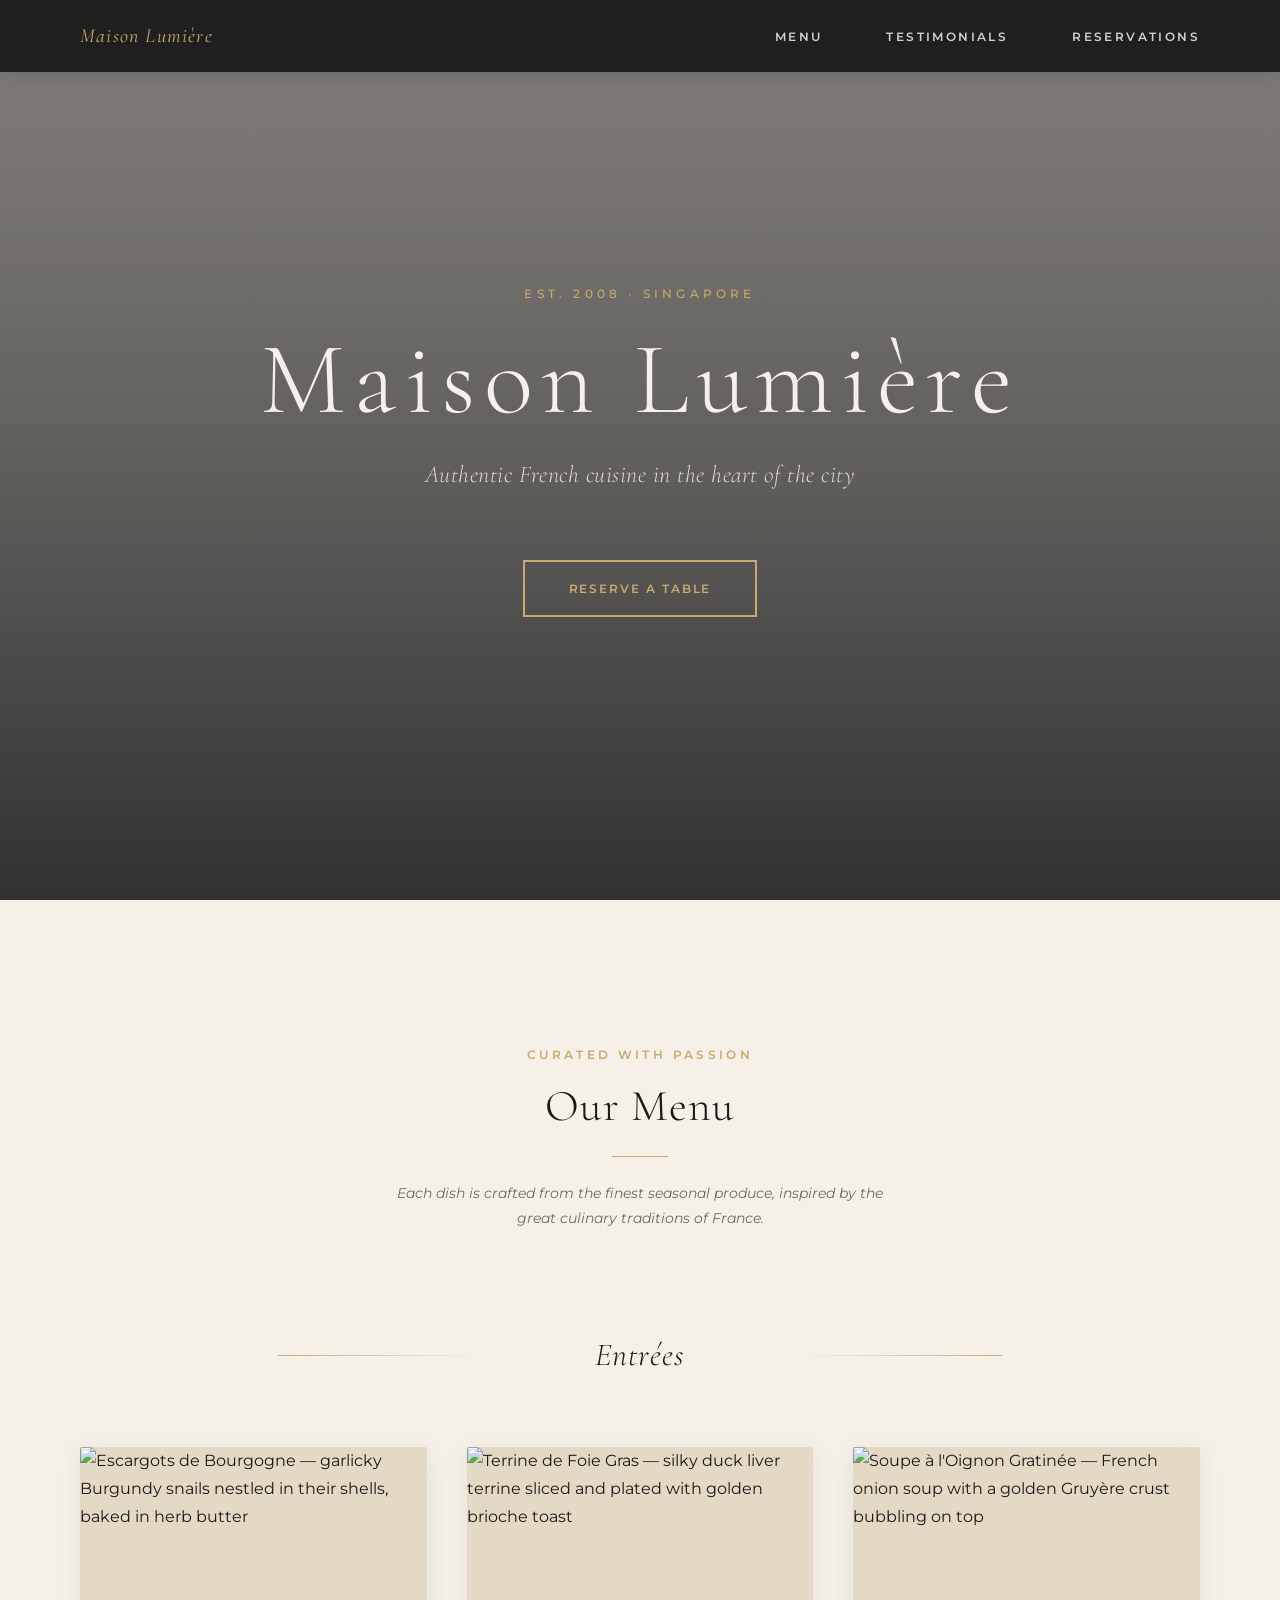
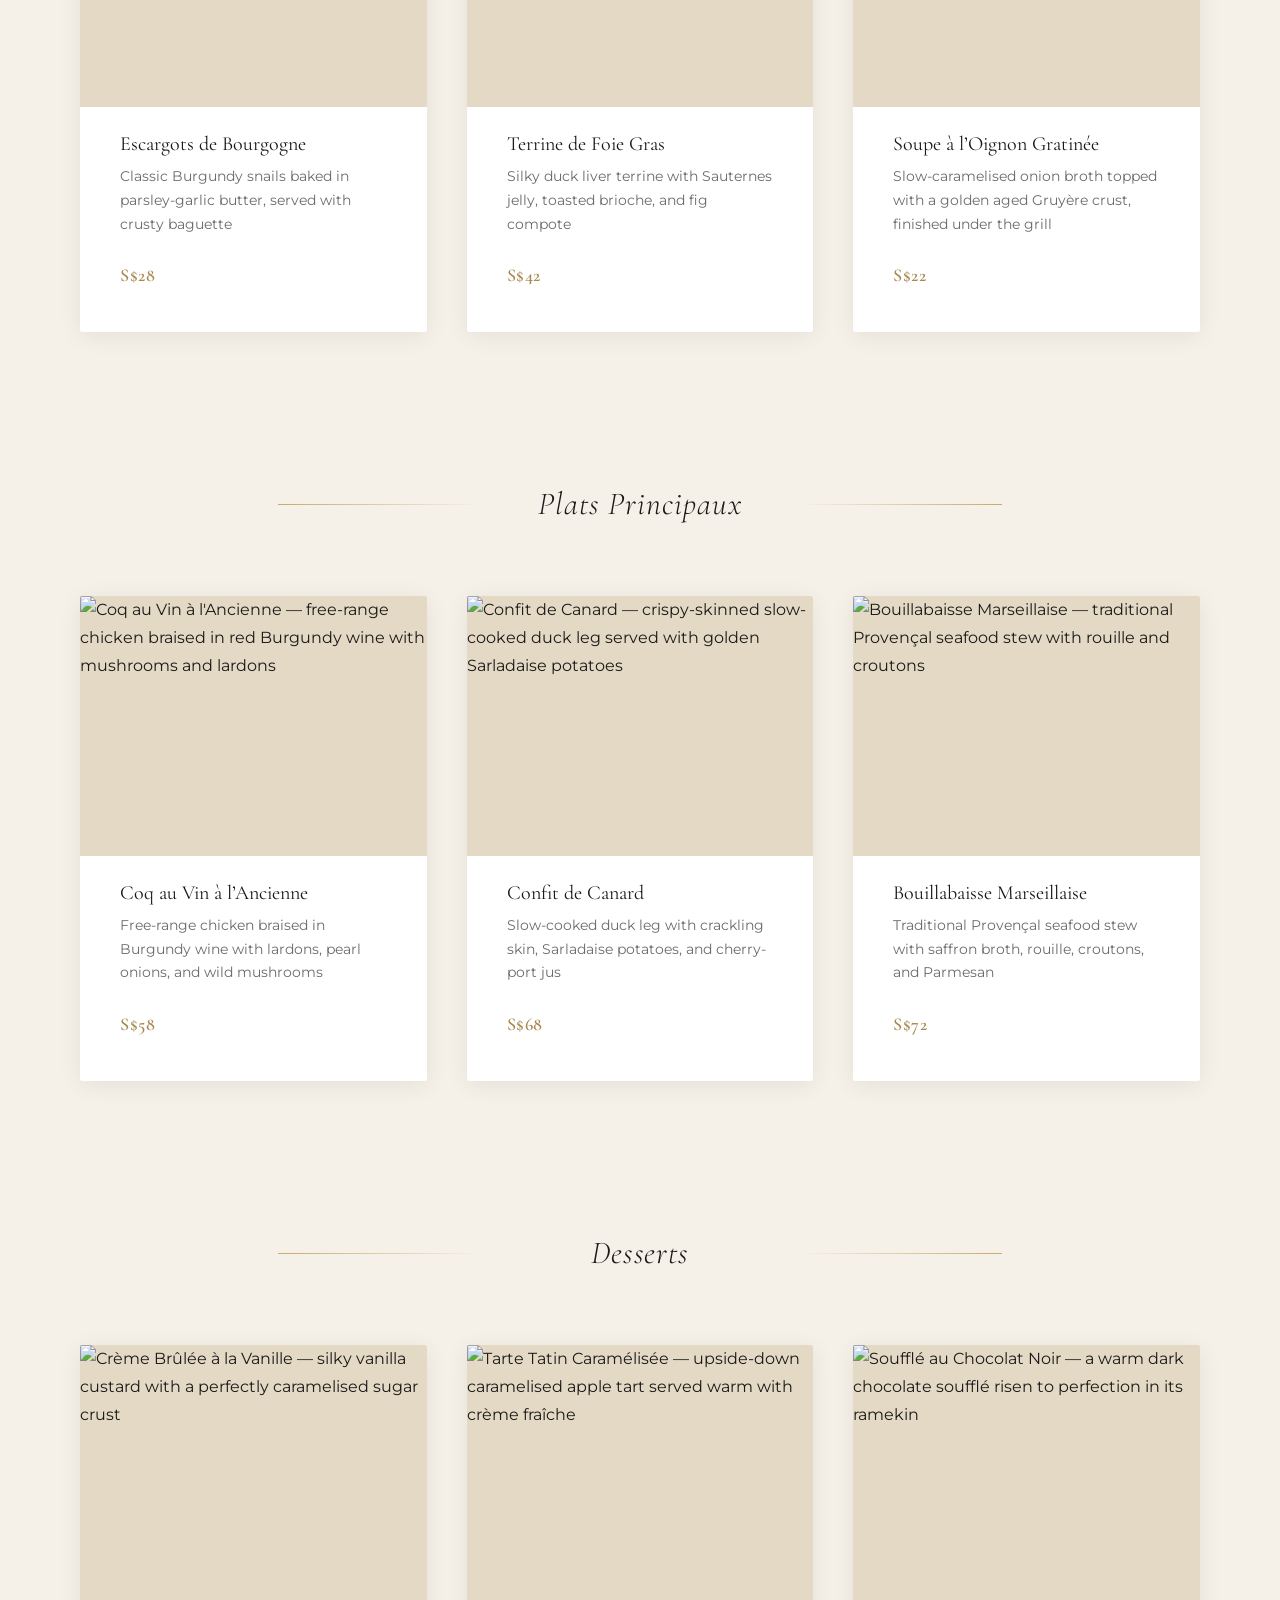
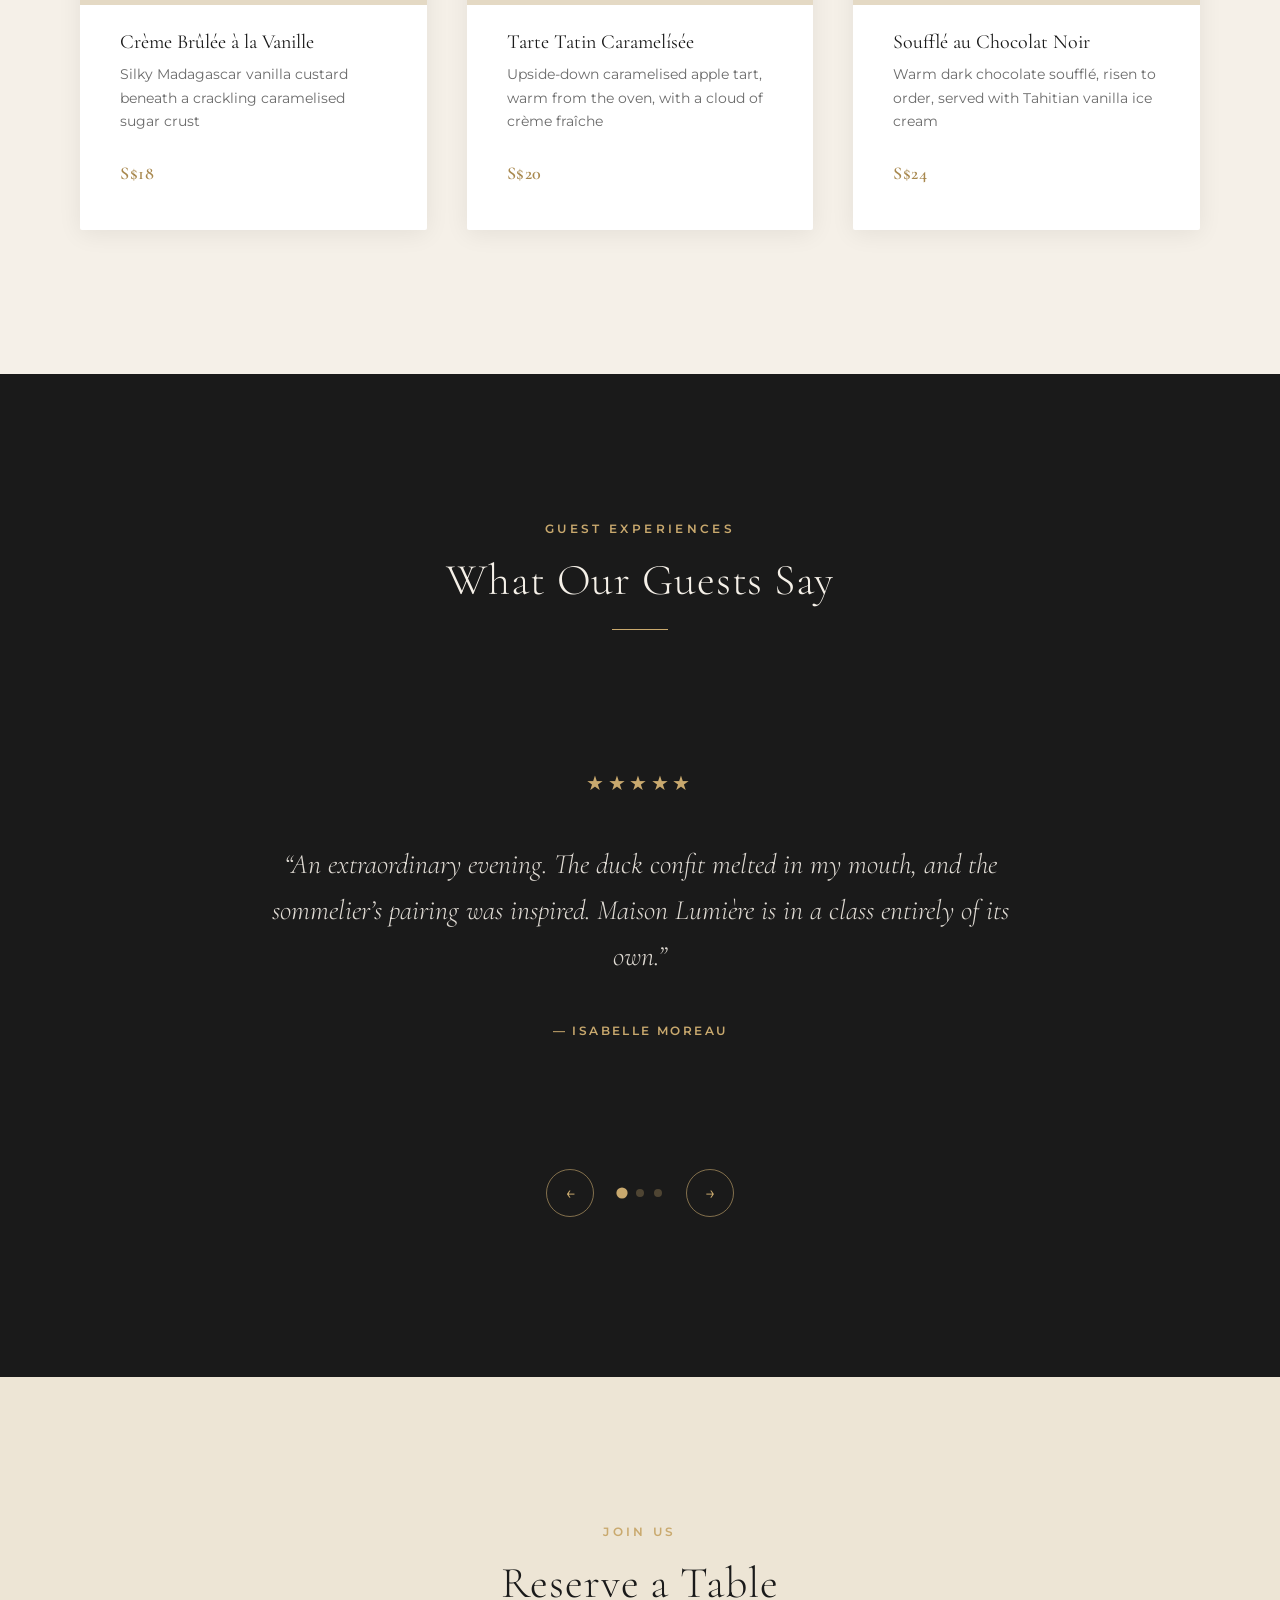
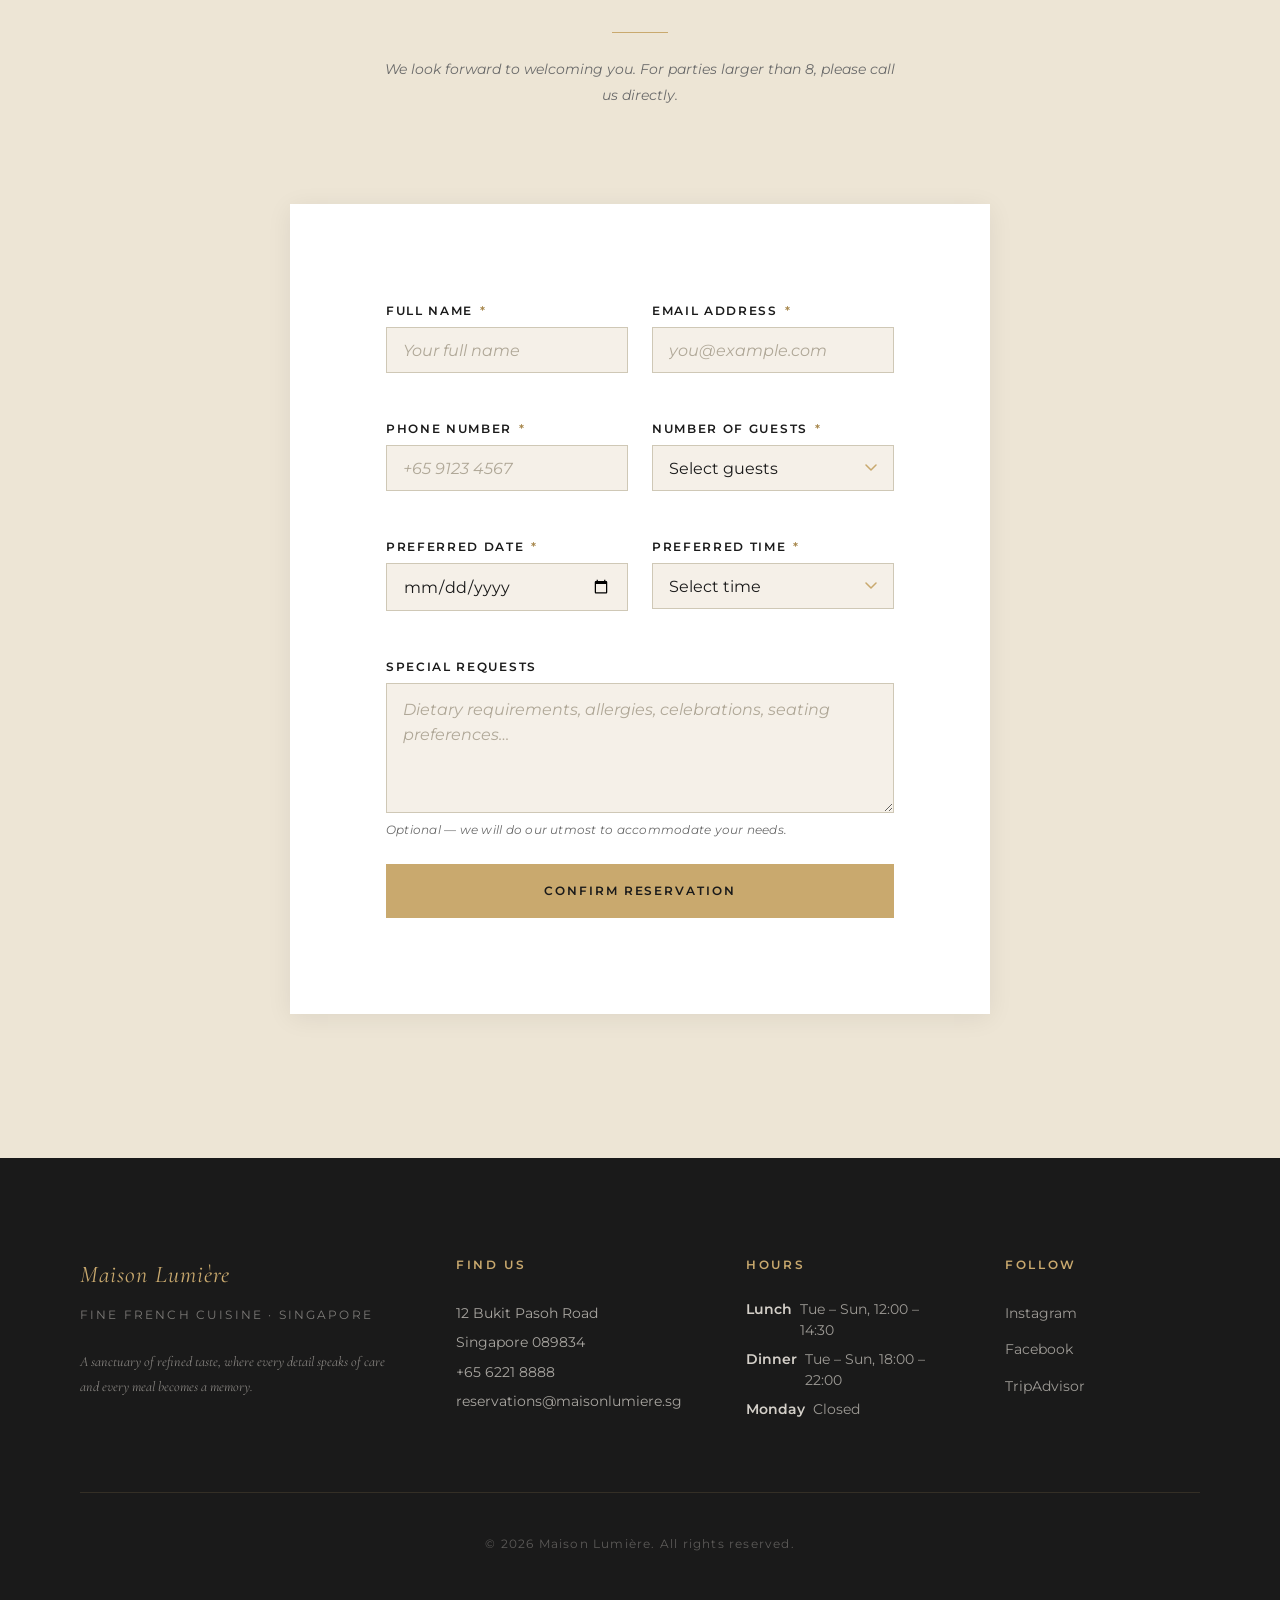
==== index.html @ c3112c35 "Add Maison Lumière restaurant booking site Co-Authored-By: Claude Sonnet 4.6 <noreply@anthropic.com>" ====
<!DOCTYPE html>
<html lang="en">
<head>
  <meta charset="UTF-8" />
  <meta name="viewport" content="width=device-width, initial-scale=1.0" />
  <meta name="description" content="Maison Lumière — Upscale French dining in Singapore. Reserve your table online for an unforgettable culinary experience." />
  <title>Maison Lumière | Fine French Dining · Singapore</title>

  <link rel="preconnect" href="https://fonts.googleapis.com" />
  <link rel="preconnect" href="https://fonts.gstatic.com" crossorigin />
  <link href="https://fonts.googleapis.com/css2?family=Cormorant+Garamond:ital,wght@0,300;0,400;0,600;1,300;1,400;1,600&family=Montserrat:wght@300;400;500;600&display=swap" rel="stylesheet" />

  <link rel="stylesheet" href="styles.css" />
</head>
<body>

  <!-- Skip link for keyboard users -->
  <a href="#menu" class="skip-link">Skip to main content</a>

  <!-- ======================================================
       NAVIGATION
  ====================================================== -->
  <header class="site-header" role="banner">
    <nav class="nav" aria-label="Main navigation">
      <a class="nav__logo" href="#hero" aria-label="Maison Lumière — return to top">
        Maison Lumière
      </a>

      <button
        class="nav__hamburger"
        aria-label="Open navigation menu"
        aria-expanded="false"
        aria-controls="nav-links"
      >
        <span></span>
        <span></span>
        <span></span>
      </button>

      <ul class="nav__links" id="nav-links" role="list">
        <li><a href="#menu">Menu</a></li>
        <li><a href="#testimonials">Testimonials</a></li>
        <li><a href="#reservations">Reservations</a></li>
      </ul>
    </nav>
  </header>

  <main>

    <!-- ======================================================
         HERO
    ====================================================== -->
    <section id="hero" class="hero" aria-label="Welcome to Maison Lumière">
      <div class="hero__overlay" aria-hidden="true"></div>
      <div class="hero__content">
        <p class="hero__eyebrow">Est. 2008 &middot; Singapore</p>
        <h1 class="hero__title">Maison Lumière</h1>
        <p class="hero__tagline">Authentic French cuisine in the heart of the city</p>
        <a href="#reservations" class="btn btn--primary">Reserve a Table</a>
      </div>
    </section>

    <!-- ======================================================
         MENU
    ====================================================== -->
    <section id="menu" class="menu section" aria-labelledby="menu-heading">
      <div class="container">

        <div class="section-header fade-in">
          <p class="section-eyebrow">Curated with Passion</p>
          <h2 id="menu-heading" class="section-title">Our Menu</h2>
          <div class="section-divider" aria-hidden="true"></div>
          <p class="section-intro">Each dish is crafted from the finest seasonal produce, inspired by the great culinary traditions of France.</p>
        </div>

        <!-- Entrées -->
        <div class="menu-category fade-in">
          <h3 class="menu-category__title">Entr&eacute;es</h3>
          <div class="menu-grid">

            <article class="menu-card" aria-label="Escargots de Bourgogne">
              <div class="menu-card__img-wrap">
                <img
                  src="https://images.unsplash.com/photo-1559742811-822873691df8?w=600&q=80"
                  alt="Escargots de Bourgogne — garlicky Burgundy snails nestled in their shells, baked in herb butter"
                  loading="lazy"
                  width="600"
                  height="450"
                />
              </div>
              <div class="menu-card__body">
                <h4 class="menu-card__name">Escargots de Bourgogne</h4>
                <p class="menu-card__desc">Classic Burgundy snails baked in parsley-garlic butter, served with crusty baguette</p>
                <p class="menu-card__price">S$28</p>
              </div>
            </article>

            <article class="menu-card" aria-label="Terrine de Foie Gras">
              <div class="menu-card__img-wrap">
                <img
                  src="https://images.unsplash.com/photo-1600891964092-4316c288032e?w=600&q=80"
                  alt="Terrine de Foie Gras — silky duck liver terrine sliced and plated with golden brioche toast"
                  loading="lazy"
                  width="600"
                  height="450"
                />
              </div>
              <div class="menu-card__body">
                <h4 class="menu-card__name">Terrine de Foie Gras</h4>
                <p class="menu-card__desc">Silky duck liver terrine with Sauternes jelly, toasted brioche, and fig compote</p>
                <p class="menu-card__price">S$42</p>
              </div>
            </article>

            <article class="menu-card" aria-label="Soupe à l'Oignon Gratinée">
              <div class="menu-card__img-wrap">
                <img
                  src="https://images.unsplash.com/photo-1547592180-85f173990554?w=600&q=80"
                  alt="Soupe à l'Oignon Gratinée — French onion soup with a golden Gruyère crust bubbling on top"
                  loading="lazy"
                  width="600"
                  height="450"
                />
              </div>
              <div class="menu-card__body">
                <h4 class="menu-card__name">Soupe &agrave; l&rsquo;Oignon Gratin&eacute;e</h4>
                <p class="menu-card__desc">Slow-caramelised onion broth topped with a golden aged Gruyère crust, finished under the grill</p>
                <p class="menu-card__price">S$22</p>
              </div>
            </article>

          </div>
        </div>

        <!-- Plats Principaux -->
        <div class="menu-category fade-in">
          <h3 class="menu-category__title">Plats Principaux</h3>
          <div class="menu-grid">

            <article class="menu-card" aria-label="Coq au Vin à l'Ancienne">
              <div class="menu-card__img-wrap">
                <img
                  src="https://images.unsplash.com/photo-1598103442097-8b74394b95c3?w=600&q=80"
                  alt="Coq au Vin à l'Ancienne — free-range chicken braised in red Burgundy wine with mushrooms and lardons"
                  loading="lazy"
                  width="600"
                  height="450"
                />
              </div>
              <div class="menu-card__body">
                <h4 class="menu-card__name">Coq au Vin &agrave; l&rsquo;Ancienne</h4>
                <p class="menu-card__desc">Free-range chicken braised in Burgundy wine with lardons, pearl onions, and wild mushrooms</p>
                <p class="menu-card__price">S$58</p>
              </div>
            </article>

            <article class="menu-card" aria-label="Confit de Canard">
              <div class="menu-card__img-wrap">
                <img
                  src="https://images.unsplash.com/photo-1504674900247-0877df9cc836?w=600&q=80"
                  alt="Confit de Canard — crispy-skinned slow-cooked duck leg served with golden Sarladaise potatoes"
                  loading="lazy"
                  width="600"
                  height="450"
                />
              </div>
              <div class="menu-card__body">
                <h4 class="menu-card__name">Confit de Canard</h4>
                <p class="menu-card__desc">Slow-cooked duck leg with crackling skin, Sarladaise potatoes, and cherry-port jus</p>
                <p class="menu-card__price">S$68</p>
              </div>
            </article>

            <article class="menu-card" aria-label="Bouillabaisse Marseillaise">
              <div class="menu-card__img-wrap">
                <img
                  src="https://images.unsplash.com/photo-1534080564583-6be75777b70a?w=600&q=80"
                  alt="Bouillabaisse Marseillaise — traditional Provençal seafood stew with rouille and croutons"
                  loading="lazy"
                  width="600"
                  height="450"
                />
              </div>
              <div class="menu-card__body">
                <h4 class="menu-card__name">Bouillabaisse Marseillaise</h4>
                <p class="menu-card__desc">Traditional Provençal seafood stew with saffron broth, rouille, croutons, and Parmesan</p>
                <p class="menu-card__price">S$72</p>
              </div>
            </article>

          </div>
        </div>

        <!-- Desserts -->
        <div class="menu-category fade-in">
          <h3 class="menu-category__title">Desserts</h3>
          <div class="menu-grid">

            <article class="menu-card" aria-label="Crème Brûlée à la Vanille">
              <div class="menu-card__img-wrap">
                <img
                  src="https://images.unsplash.com/photo-1470124182917-cc6e71b22ecc?w=600&q=80"
                  alt="Crème Brûlée à la Vanille — silky vanilla custard with a perfectly caramelised sugar crust"
                  loading="lazy"
                  width="600"
                  height="450"
                />
              </div>
              <div class="menu-card__body">
                <h4 class="menu-card__name">Cr&egrave;me Br&ucirc;l&eacute;e &agrave; la Vanille</h4>
                <p class="menu-card__desc">Silky Madagascar vanilla custard beneath a crackling caramelised sugar crust</p>
                <p class="menu-card__price">S$18</p>
              </div>
            </article>

            <article class="menu-card" aria-label="Tarte Tatin Caramélisée">
              <div class="menu-card__img-wrap">
                <img
                  src="https://images.unsplash.com/photo-1551024506-0bccd828d307?w=600&q=80"
                  alt="Tarte Tatin Caramélisée — upside-down caramelised apple tart served warm with crème fraîche"
                  loading="lazy"
                  width="600"
                  height="450"
                />
              </div>
              <div class="menu-card__body">
                <h4 class="menu-card__name">Tarte Tatin Caramel&iacute;s&eacute;e</h4>
                <p class="menu-card__desc">Upside-down caramelised apple tart, warm from the oven, with a cloud of crème fraîche</p>
                <p class="menu-card__price">S$20</p>
              </div>
            </article>

            <article class="menu-card" aria-label="Soufflé au Chocolat Noir">
              <div class="menu-card__img-wrap">
                <img
                  src="https://images.unsplash.com/photo-1563805042-7684c019e1cb?w=600&q=80"
                  alt="Soufflé au Chocolat Noir — a warm dark chocolate soufflé risen to perfection in its ramekin"
                  loading="lazy"
                  width="600"
                  height="450"
                />
              </div>
              <div class="menu-card__body">
                <h4 class="menu-card__name">Souffl&eacute; au Chocolat Noir</h4>
                <p class="menu-card__desc">Warm dark chocolate soufflé, risen to order, served with Tahitian vanilla ice cream</p>
                <p class="menu-card__price">S$24</p>
              </div>
            </article>

          </div>
        </div>

      </div>
    </section>

    <!-- ======================================================
         TESTIMONIALS
    ====================================================== -->
    <section id="testimonials" class="testimonials section section--dark" aria-labelledby="testimonials-heading">
      <div class="container">

        <div class="section-header fade-in">
          <p class="section-eyebrow">Guest Experiences</p>
          <h2 id="testimonials-heading" class="section-title">What Our Guests Say</h2>
          <div class="section-divider" aria-hidden="true"></div>
        </div>

        <div class="carousel" role="region" aria-label="Guest testimonials">
          <div class="carousel__track" id="carousel-track" aria-live="polite">

            <article class="testimonial-card" aria-label="Testimonial from Isabelle Moreau">
              <div class="testimonial-card__stars" aria-label="5 out of 5 stars">
                <span aria-hidden="true">&#9733;&#9733;&#9733;&#9733;&#9733;</span>
              </div>
              <blockquote class="testimonial-card__quote">
                &ldquo;An extraordinary evening. The duck confit melted in my mouth, and the sommelier&rsquo;s pairing was inspired. Maison Lumière is in a class entirely of its own.&rdquo;
              </blockquote>
              <footer class="testimonial-card__footer">
                <p class="testimonial-card__name">&mdash; Isabelle Moreau</p>
              </footer>
            </article>

            <article class="testimonial-card" aria-label="Testimonial from Jonathan Teo">
              <div class="testimonial-card__stars" aria-label="5 out of 5 stars">
                <span aria-hidden="true">&#9733;&#9733;&#9733;&#9733;&#9733;</span>
              </div>
              <blockquote class="testimonial-card__quote">
                &ldquo;We celebrated our anniversary here and it exceeded every expectation. The soufflé was a revelation — and the service was impeccable without ever being intrusive.&rdquo;
              </blockquote>
              <footer class="testimonial-card__footer">
                <p class="testimonial-card__name">&mdash; Jonathan Teo</p>
              </footer>
            </article>

            <article class="testimonial-card" aria-label="Testimonial from Priya Ramaswamy">
              <div class="testimonial-card__stars" aria-label="5 out of 5 stars">
                <span aria-hidden="true">&#9733;&#9733;&#9733;&#9733;&#9733;</span>
              </div>
              <blockquote class="testimonial-card__quote">
                &ldquo;From the moment we walked through the door, we felt transported to Paris. The bouillabaisse was deeply flavoured, and the wine list extraordinarily curated.&rdquo;
              </blockquote>
              <footer class="testimonial-card__footer">
                <p class="testimonial-card__name">&mdash; Priya Ramaswamy</p>
              </footer>
            </article>

          </div>

          <div class="carousel__controls">
            <button class="carousel__btn carousel__btn--prev" aria-label="Previous testimonial">&#8592;</button>
            <div class="carousel__dots" id="carousel-dots" role="tablist" aria-label="Testimonial navigation"></div>
            <button class="carousel__btn carousel__btn--next" aria-label="Next testimonial">&#8594;</button>
          </div>
        </div>

      </div>
    </section>

    <!-- ======================================================
         RESERVATIONS
    ====================================================== -->
    <section id="reservations" class="reservations section" aria-labelledby="reservations-heading">
      <div class="container container--narrow">

        <div class="section-header fade-in">
          <p class="section-eyebrow">Join Us</p>
          <h2 id="reservations-heading" class="section-title">Reserve a Table</h2>
          <div class="section-divider" aria-hidden="true"></div>
          <p class="section-intro">We look forward to welcoming you. For parties larger than 8, please call us directly.</p>
        </div>

        <form id="reservation-form" class="reservation-form fade-in" novalidate aria-label="Table reservation enquiry form">

          <div class="form-row">
            <div class="form-group">
              <label for="full-name">Full Name <span class="required-star" aria-hidden="true">*</span></label>
              <input
                type="text"
                id="full-name"
                name="full-name"
                autocomplete="name"
                placeholder="Your full name"
                required
                aria-required="true"
                aria-describedby="full-name-error"
              />
              <span class="form-error" id="full-name-error" role="alert" aria-live="polite"></span>
            </div>

            <div class="form-group">
              <label for="email">Email Address <span class="required-star" aria-hidden="true">*</span></label>
              <input
                type="email"
                id="email"
                name="email"
                autocomplete="email"
                placeholder="you@example.com"
                required
                aria-required="true"
                aria-describedby="email-error"
              />
              <span class="form-error" id="email-error" role="alert" aria-live="polite"></span>
            </div>
          </div>

          <div class="form-row">
            <div class="form-group">
              <label for="phone">Phone Number <span class="required-star" aria-hidden="true">*</span></label>
              <input
                type="tel"
                id="phone"
                name="phone"
                autocomplete="tel"
                placeholder="+65 9123 4567"
                required
                aria-required="true"
                aria-describedby="phone-error"
              />
              <span class="form-error" id="phone-error" role="alert" aria-live="polite"></span>
            </div>

            <div class="form-group">
              <label for="guests">Number of Guests <span class="required-star" aria-hidden="true">*</span></label>
              <select id="guests" name="guests" required aria-required="true" aria-describedby="guests-error">
                <option value="">Select guests</option>
                <option value="1">1 Guest</option>
                <option value="2">2 Guests</option>
                <option value="3">3 Guests</option>
                <option value="4">4 Guests</option>
                <option value="5">5 Guests</option>
                <option value="6">6 Guests</option>
                <option value="7">7 Guests</option>
                <option value="8">8+ Guests (please call us)</option>
              </select>
              <span class="form-error" id="guests-error" role="alert" aria-live="polite"></span>
            </div>
          </div>

          <div class="form-row">
            <div class="form-group">
              <label for="date">Preferred Date <span class="required-star" aria-hidden="true">*</span></label>
              <input
                type="date"
                id="date"
                name="date"
                required
                aria-required="true"
                aria-describedby="date-error"
              />
              <span class="form-error" id="date-error" role="alert" aria-live="polite"></span>
            </div>

            <div class="form-group">
              <label for="time">Preferred Time <span class="required-star" aria-hidden="true">*</span></label>
              <select id="time" name="time" required aria-required="true" aria-describedby="time-error">
                <option value="">Select time</option>
                <optgroup label="Lunch Service">
                  <option value="12:00">12:00 PM</option>
                  <option value="12:30">12:30 PM</option>
                  <option value="13:00">1:00 PM</option>
                  <option value="13:30">1:30 PM</option>
                  <option value="14:00">2:00 PM</option>
                </optgroup>
                <optgroup label="Dinner Service">
                  <option value="18:00">6:00 PM</option>
                  <option value="18:30">6:30 PM</option>
                  <option value="19:00">7:00 PM</option>
                  <option value="19:30">7:30 PM</option>
                  <option value="20:00">8:00 PM</option>
                  <option value="20:30">8:30 PM</option>
                  <option value="21:00">9:00 PM</option>
                </optgroup>
              </select>
              <span class="form-error" id="time-error" role="alert" aria-live="polite"></span>
            </div>
          </div>

          <div class="form-group form-group--full">
            <label for="special-requests">Special Requests</label>
            <textarea
              id="special-requests"
              name="special-requests"
              rows="4"
              placeholder="Dietary requirements, allergies, celebrations, seating preferences…"
              aria-describedby="special-requests-hint"
            ></textarea>
            <span class="form-hint" id="special-requests-hint">Optional — we will do our utmost to accommodate your needs.</span>
          </div>

          <button type="submit" class="btn btn--primary btn--full">Confirm Reservation</button>

        </form>

        <!-- Success panel — hidden until valid form submission -->
        <div id="form-success" class="form-success" role="alert" aria-live="polite" hidden>
          <div class="form-success__icon" aria-hidden="true">&#10022;</div>
          <h3 class="form-success__title">Reservation Received</h3>
          <p class="form-success__message" id="success-message"></p>
          <p class="form-success__sub">A confirmation will be sent to your email address. We look forward to welcoming you to Maison Lumière.</p>
        </div>

      </div>
    </section>

  </main>

  <!-- ======================================================
       FOOTER
  ====================================================== -->
  <footer class="site-footer" role="contentinfo">
    <div class="container">
      <div class="footer-grid">

        <div class="footer-col footer-col--brand">
          <p class="footer-logo">Maison Lumi&egrave;re</p>
          <p class="footer-tagline">Fine French Cuisine &middot; Singapore</p>
          <p class="footer-brand-desc">A sanctuary of refined taste, where every detail speaks of care and every meal becomes a memory.</p>
        </div>

        <div class="footer-col">
          <h4 class="footer-heading">Find Us</h4>
          <address>
            <p>12 Bukit Pasoh Road</p>
            <p>Singapore 089834</p>
            <p><a href="tel:+6562218888">+65 6221 8888</a></p>
            <p><a href="mailto:reservations@maisonlumiere.sg">reservations@maisonlumiere.sg</a></p>
          </address>
        </div>

        <div class="footer-col">
          <h4 class="footer-heading">Hours</h4>
          <dl class="hours-list">
            <div class="hours-row"><dt>Lunch</dt><dd>Tue &ndash; Sun, 12:00 &ndash; 14:30</dd></div>
            <div class="hours-row"><dt>Dinner</dt><dd>Tue &ndash; Sun, 18:00 &ndash; 22:00</dd></div>
            <div class="hours-row"><dt>Monday</dt><dd>Closed</dd></div>
          </dl>
        </div>

        <div class="footer-col">
          <h4 class="footer-heading">Follow</h4>
          <ul class="social-links" role="list">
            <li><a href="#" aria-label="Maison Lumière on Instagram">Instagram</a></li>
            <li><a href="#" aria-label="Maison Lumière on Facebook">Facebook</a></li>
            <li><a href="#" aria-label="Maison Lumière on TripAdvisor">TripAdvisor</a></li>
          </ul>
        </div>

      </div>

      <p class="footer-copy">&copy; 2026 Maison Lumi&egrave;re. All rights reserved.</p>
    </div>
  </footer>

  <script src="script.js"></script>
</body>
</html>
---- styles.css ----
/* =============================================================
   MAISON LUMIÈRE — styles.css
   Design tokens → Reset → Utilities → Components → Sections → Responsive
   ============================================================= */

/* =============================================================
   1. DESIGN TOKENS
   ============================================================= */
:root {
  /* Palette */
  --color-charcoal:      #1a1a1a;
  --color-charcoal-mid:  #2e2e2e;
  --color-charcoal-soft: #3d3d3d;
  --color-cream:         #f5f0e8;
  --color-cream-dark:    #ede5d5;
  --color-cream-darker:  #e4d9c4;
  --color-gold:          #c9a96e;
  --color-gold-light:    #d9bc8a;
  --color-gold-dark:     #a8884e;
  --color-white:         #ffffff;
  --color-text-muted:    #6b6b6b;
  --color-error:         #c0392b;

  /* Typography */
  --font-serif: 'Cormorant Garamond', Georgia, 'Times New Roman', serif;
  --font-sans:  'Montserrat', 'Helvetica Neue', Arial, sans-serif;

  /* Type scale */
  --text-xs:   0.75rem;    /* 12px */
  --text-sm:   0.875rem;   /* 14px */
  --text-base: 1rem;       /* 16px */
  --text-lg:   1.125rem;   /* 18px */
  --text-xl:   1.25rem;    /* 20px */
  --text-2xl:  1.5rem;     /* 24px */
  --text-3xl:  2rem;       /* 32px */
  --text-4xl:  2.75rem;    /* 44px */
  --text-5xl:  3.5rem;     /* 56px */
  --text-hero: clamp(3.2rem, 8vw, 6.5rem);

  /* Spacing */
  --space-xs:  0.5rem;
  --space-sm:  1rem;
  --space-md:  1.5rem;
  --space-lg:  2.5rem;
  --space-xl:  4rem;
  --space-2xl: 6rem;
  --space-3xl: 9rem;

  /* Layout */
  --container-max:    1200px;
  --container-narrow: 780px;

  /* Navigation */
  --nav-height: 72px;

  /* Shadows */
  --shadow-card:       0 4px 24px rgba(0, 0, 0, 0.07);
  --shadow-card-hover: 0 16px 48px rgba(0, 0, 0, 0.16);
  --shadow-nav:        0 2px 24px rgba(0, 0, 0, 0.18);

  /* Transitions */
  --transition-fast: 150ms ease;
  --transition-base: 300ms ease;
  --transition-slow: 500ms ease;
}

/* =============================================================
   2. RESET & BASE
   ============================================================= */
*, *::before, *::after {
  box-sizing: border-box;
  margin: 0;
  padding: 0;
}

html {
  scroll-behavior: smooth;
  /* Offset anchor targets so sticky nav doesn't obscure them */
  scroll-padding-top: var(--nav-height);
  font-size: 16px;
}

body {
  font-family: var(--font-sans);
  font-weight: 400;
  font-size: var(--text-base);
  color: var(--color-charcoal);
  background-color: var(--color-cream);
  line-height: 1.75;
  -webkit-font-smoothing: antialiased;
  -moz-osx-font-smoothing: grayscale;
}

img {
  display: block;
  max-width: 100%;
  height: auto;
}

a {
  color: inherit;
  text-decoration: none;
}

ul, ol {
  list-style: none;
}

button {
  cursor: pointer;
  border: none;
  background: none;
  font-family: inherit;
}

/* Keyboard focus ring — visible and on-brand */
:focus-visible {
  outline: 2px solid var(--color-gold);
  outline-offset: 3px;
  border-radius: 2px;
}

/* =============================================================
   3. SKIP LINK (accessibility)
   ============================================================= */
.skip-link {
  position: absolute;
  top: -100%;
  left: var(--space-sm);
  background: var(--color-gold);
  color: var(--color-charcoal);
  font-family: var(--font-sans);
  font-size: var(--text-sm);
  font-weight: 600;
  padding: 0.5rem 1rem;
  z-index: 9999;
  transition: top var(--transition-fast);
}

.skip-link:focus {
  top: var(--space-sm);
}

/* =============================================================
   4. LAYOUT UTILITIES
   ============================================================= */
.container {
  width: 100%;
  max-width: var(--container-max);
  margin-inline: auto;
  padding-inline: var(--space-lg);
}

.container--narrow {
  max-width: var(--container-narrow);
}

.section {
  padding-block: var(--space-3xl);
}

.section--dark {
  background-color: var(--color-charcoal);
  color: var(--color-cream);
}

/* =============================================================
   5. BUTTONS
   ============================================================= */
.btn {
  display: inline-block;
  font-family: var(--font-sans);
  font-size: var(--text-xs);
  font-weight: 600;
  letter-spacing: 0.16em;
  text-transform: uppercase;
  padding: 1rem 2.75rem;
  border: 2px solid var(--color-gold);
  transition:
    background-color var(--transition-base),
    color var(--transition-base),
    transform var(--transition-fast),
    box-shadow var(--transition-base);
  cursor: pointer;
}

.btn--primary {
  background-color: var(--color-gold);
  color: var(--color-charcoal);
}

.btn--primary:hover,
.btn--primary:focus-visible {
  background-color: transparent;
  color: var(--color-gold);
  transform: translateY(-2px);
  box-shadow: 0 6px 20px rgba(201, 169, 110, 0.25);
}

.btn--full {
  width: 100%;
  text-align: center;
  display: block;
}

/* =============================================================
   6. SECTION HEADERS (shared pattern)
   ============================================================= */
.section-header {
  text-align: center;
  margin-bottom: var(--space-2xl);
}

.section-eyebrow {
  display: block;
  font-family: var(--font-sans);
  font-size: var(--text-xs);
  font-weight: 600;
  letter-spacing: 0.28em;
  text-transform: uppercase;
  color: var(--color-gold);
  margin-bottom: var(--space-sm);
}

.section-title {
  font-family: var(--font-serif);
  font-size: var(--text-4xl);
  font-weight: 300;
  line-height: 1.15;
  letter-spacing: 0.02em;
  margin-bottom: var(--space-md);
}

.section-divider {
  width: 56px;
  height: 1px;
  background-color: var(--color-gold);
  margin-inline: auto;
  margin-bottom: var(--space-md);
}

.section-intro {
  font-size: var(--text-sm);
  color: var(--color-text-muted);
  max-width: 520px;
  margin-inline: auto;
  font-style: italic;
  line-height: 1.8;
}

/* Section title on dark backgrounds */
.section--dark .section-title {
  color: var(--color-cream);
}

/* =============================================================
   7. NAVIGATION
   ============================================================= */
.site-header {
  position: fixed;
  top: 0;
  left: 0;
  right: 0;
  z-index: 1000;
  height: var(--nav-height);
  background-color: rgba(26, 26, 26, 0.94);
  backdrop-filter: blur(14px);
  -webkit-backdrop-filter: blur(14px);
  box-shadow: var(--shadow-nav);
}

.nav {
  display: flex;
  align-items: center;
  justify-content: space-between;
  height: 100%;
  max-width: var(--container-max);
  margin-inline: auto;
  padding-inline: var(--space-lg);
}

.nav__logo {
  font-family: var(--font-serif);
  font-size: var(--text-xl);
  font-weight: 400;
  font-style: italic;
  color: var(--color-gold);
  letter-spacing: 0.06em;
  transition: color var(--transition-fast);
  white-space: nowrap;
}

.nav__logo:hover {
  color: var(--color-gold-light);
}

.nav__links {
  display: flex;
  gap: var(--space-xl);
  align-items: center;
}

.nav__links a {
  font-family: var(--font-sans);
  font-size: var(--text-xs);
  font-weight: 600;
  letter-spacing: 0.2em;
  text-transform: uppercase;
  color: rgba(245, 240, 232, 0.85);
  position: relative;
  padding-bottom: 4px;
  transition: color var(--transition-fast);
}

/* Gold underline that slides in from left on hover */
.nav__links a::after {
  content: '';
  position: absolute;
  bottom: 0;
  left: 0;
  width: 0;
  height: 1px;
  background-color: var(--color-gold);
  transition: width var(--transition-base);
}

.nav__links a:hover,
.nav__links a:focus-visible {
  color: var(--color-gold);
}

.nav__links a:hover::after,
.nav__links a:focus-visible::after {
  width: 100%;
}

/* Hamburger button — hidden on desktop */
.nav__hamburger {
  display: none;
  flex-direction: column;
  justify-content: center;
  gap: 5px;
  padding: 8px;
  border-radius: 2px;
}

.nav__hamburger span {
  display: block;
  width: 24px;
  height: 1.5px;
  background-color: var(--color-cream);
  transition:
    transform var(--transition-base),
    opacity var(--transition-base),
    background-color var(--transition-fast);
  transform-origin: center;
}

/* Animate hamburger → X */
.nav__hamburger.is-open span:nth-child(1) {
  transform: translateY(6.5px) rotate(45deg);
}
.nav__hamburger.is-open span:nth-child(2) {
  opacity: 0;
  transform: scaleX(0);
}
.nav__hamburger.is-open span:nth-child(3) {
  transform: translateY(-6.5px) rotate(-45deg);
}

/* =============================================================
   8. HERO
   ============================================================= */
.hero {
  position: relative;
  height: 100vh;
  min-height: 640px;
  display: flex;
  align-items: center;
  justify-content: center;
  text-align: center;
  /* Atmospheric French dining room — Unsplash */
  background-image: url('https://images.unsplash.com/photo-1414235077428-338989a2e8c0?w=1920&q=85');
  background-size: cover;
  background-position: center;
  background-attachment: fixed; /* Subtle parallax on desktop */
  color: var(--color-cream);
}

.hero__overlay {
  position: absolute;
  inset: 0;
  background: linear-gradient(
    to bottom,
    rgba(8, 8, 8, 0.48) 0%,
    rgba(8, 8, 8, 0.62) 50%,
    rgba(8, 8, 8, 0.82) 100%
  );
}

.hero__content {
  position: relative;
  z-index: 1;
  max-width: 860px;
  padding-inline: var(--space-lg);
}

/* Staggered entrance animations for hero text */
.hero__eyebrow {
  font-family: var(--font-sans);
  font-size: var(--text-xs);
  font-weight: 500;
  letter-spacing: 0.35em;
  text-transform: uppercase;
  color: var(--color-gold);
  margin-bottom: var(--space-md);
  opacity: 0;
  transform: translateY(20px);
  animation: heroFadeUp 0.9s cubic-bezier(0.25, 0.46, 0.45, 0.94) forwards 0.4s;
}

.hero__title {
  font-family: var(--font-serif);
  font-size: var(--text-hero);
  font-weight: 300;
  letter-spacing: 0.08em;
  line-height: 1.0;
  margin-bottom: var(--space-md);
  opacity: 0;
  transform: translateY(24px);
  animation: heroFadeUp 1s cubic-bezier(0.25, 0.46, 0.45, 0.94) forwards 0.65s;
}

.hero__tagline {
  font-family: var(--font-serif);
  font-style: italic;
  font-size: clamp(1.1rem, 2.5vw, 1.5rem);
  font-weight: 300;
  color: rgba(245, 240, 232, 0.82);
  margin-bottom: var(--space-xl);
  letter-spacing: 0.02em;
  opacity: 0;
  transform: translateY(20px);
  animation: heroFadeUp 0.9s cubic-bezier(0.25, 0.46, 0.45, 0.94) forwards 0.9s;
}

.hero .btn {
  opacity: 0;
  transform: translateY(20px);
  animation: heroFadeUp 0.9s cubic-bezier(0.25, 0.46, 0.45, 0.94) forwards 1.15s;
}

/* The light on cream against the dark overlay = legible */
.hero .btn--primary {
  background-color: transparent;
  color: var(--color-gold);
  border-color: var(--color-gold);
}

.hero .btn--primary:hover,
.hero .btn--primary:focus-visible {
  background-color: var(--color-gold);
  color: var(--color-charcoal);
}

@keyframes heroFadeUp {
  to {
    opacity: 1;
    transform: translateY(0);
  }
}

/* =============================================================
   9. MENU
   ============================================================= */
.menu {
  background-color: var(--color-cream);
}

.menu-category {
  margin-bottom: var(--space-3xl);
}

.menu-category:last-child {
  margin-bottom: 0;
}

.menu-category__title {
  font-family: var(--font-serif);
  font-size: var(--text-3xl);
  font-weight: 300;
  font-style: italic;
  color: var(--color-charcoal);
  text-align: center;
  margin-bottom: var(--space-xl);
  position: relative;
  letter-spacing: 0.03em;
}

/* Decorative horizontal rules flanking the category title */
.menu-category__title::before,
.menu-category__title::after {
  content: '';
  position: absolute;
  top: 50%;
  height: 1px;
  width: 18%;
  background: linear-gradient(to right, transparent, var(--color-gold));
}

.menu-category__title::before {
  right: calc(50% + 160px);
  background: linear-gradient(to left, transparent, var(--color-gold));
}

.menu-category__title::after {
  left: calc(50% + 160px);
  background: linear-gradient(to right, transparent, var(--color-gold));
}

.menu-grid {
  display: grid;
  grid-template-columns: repeat(3, 1fr);
  gap: var(--space-lg);
}

/* Menu Card */
.menu-card {
  background-color: var(--color-white);
  border-radius: 2px;
  overflow: hidden;
  box-shadow: var(--shadow-card);
  transition:
    transform var(--transition-base),
    box-shadow var(--transition-base);
  /* Initial invisible state for scroll animation */
  opacity: 0;
  transform: translateY(32px);
}

.menu-card.is-visible {
  opacity: 1;
  transform: translateY(0);
}

.menu-card:hover {
  transform: translateY(-8px);
  box-shadow: var(--shadow-card-hover);
}

/* Maintain hover even when animation-visible */
.menu-card.is-visible:hover {
  transform: translateY(-8px);
}

.menu-card__img-wrap {
  overflow: hidden;
  aspect-ratio: 4 / 3;
  background-color: var(--color-cream-darker);
}

.menu-card__img-wrap img {
  width: 100%;
  height: 100%;
  object-fit: cover;
  transition: transform var(--transition-slow);
}

.menu-card:hover .menu-card__img-wrap img {
  transform: scale(1.06);
}

.menu-card__body {
  padding: var(--space-md) var(--space-lg) var(--space-lg);
}

.menu-card__name {
  font-family: var(--font-serif);
  font-size: var(--text-xl);
  font-weight: 400;
  color: var(--color-charcoal);
  margin-bottom: var(--space-xs);
  line-height: 1.3;
}

.menu-card__desc {
  font-size: var(--text-sm);
  color: var(--color-text-muted);
  line-height: 1.7;
  margin-bottom: var(--space-md);
}

.menu-card__price {
  font-family: var(--font-serif);
  font-size: var(--text-lg);
  font-weight: 600;
  color: var(--color-gold-dark);
  letter-spacing: 0.03em;
}

/* =============================================================
   10. TESTIMONIALS & CAROUSEL
   ============================================================= */
.testimonials {
  background-color: var(--color-charcoal);
}

.carousel {
  position: relative;
  overflow: hidden;
}

.carousel__track {
  display: flex;
  /* JS drives the translateX offset */
  transition: transform var(--transition-slow) cubic-bezier(0.4, 0, 0.2, 1);
  will-change: transform;
}

.testimonial-card {
  min-width: 100%;
  padding: var(--space-lg) var(--space-2xl) var(--space-xl);
  text-align: center;
  display: flex;
  flex-direction: column;
  align-items: center;
}

.testimonial-card__stars {
  color: var(--color-gold);
  font-size: var(--text-xl);
  letter-spacing: 0.18em;
  margin-bottom: var(--space-lg);
}

.testimonial-card__quote {
  font-family: var(--font-serif);
  font-size: clamp(1.2rem, 2.5vw, 1.75rem);
  font-style: italic;
  font-weight: 300;
  line-height: 1.65;
  color: rgba(245, 240, 232, 0.9);
  max-width: 780px;
  margin-inline: auto;
  margin-bottom: var(--space-lg);
}

.testimonial-card__footer {
  margin-top: auto;
}

.testimonial-card__name {
  font-family: var(--font-sans);
  font-size: var(--text-xs);
  font-weight: 600;
  letter-spacing: 0.2em;
  text-transform: uppercase;
  color: var(--color-gold);
}

/* Carousel controls */
.carousel__controls {
  display: flex;
  align-items: center;
  justify-content: center;
  gap: var(--space-md);
  margin-top: var(--space-xl);
  padding-bottom: var(--space-sm);
}

.carousel__btn {
  width: 48px;
  height: 48px;
  border: 1px solid rgba(201, 169, 110, 0.6);
  color: var(--color-gold);
  font-size: var(--text-lg);
  border-radius: 50%;
  display: grid;
  place-items: center;
  transition:
    background-color var(--transition-fast),
    color var(--transition-fast),
    border-color var(--transition-fast);
  flex-shrink: 0;
}

.carousel__btn:hover,
.carousel__btn:focus-visible {
  background-color: var(--color-gold);
  color: var(--color-charcoal);
  border-color: var(--color-gold);
}

.carousel__dots {
  display: flex;
  gap: 10px;
  align-items: center;
}

.carousel__dot {
  width: 8px;
  height: 8px;
  border-radius: 50%;
  background-color: rgba(201, 169, 110, 0.3);
  border: none;
  cursor: pointer;
  transition:
    background-color var(--transition-base),
    transform var(--transition-fast);
}

.carousel__dot.is-active {
  background-color: var(--color-gold);
  transform: scale(1.4);
}

.carousel__dot:hover {
  background-color: rgba(201, 169, 110, 0.65);
}

/* =============================================================
   11. RESERVATION FORM
   ============================================================= */
.reservations {
  background-color: var(--color-cream-dark);
}

.reservation-form {
  background-color: var(--color-white);
  padding: var(--space-2xl);
  box-shadow: var(--shadow-card);
}

.form-row {
  display: grid;
  grid-template-columns: 1fr 1fr;
  gap: var(--space-md);
  margin-bottom: var(--space-md);
}

.form-group {
  display: flex;
  flex-direction: column;
  gap: 6px;
}

.form-group--full {
  margin-bottom: var(--space-md);
}

label {
  font-family: var(--font-sans);
  font-size: var(--text-xs);
  font-weight: 600;
  letter-spacing: 0.14em;
  text-transform: uppercase;
  color: var(--color-charcoal);
}

.required-star {
  color: var(--color-gold-dark);
  margin-left: 2px;
}

input,
select,
textarea {
  font-family: var(--font-sans);
  font-size: var(--text-base);
  color: var(--color-charcoal);
  background-color: var(--color-cream);
  border: 1px solid #cfc8b6;
  padding: 0.8rem 1rem;
  width: 100%;
  transition:
    border-color var(--transition-fast),
    box-shadow var(--transition-fast),
    background-color var(--transition-fast);
  border-radius: 0; /* Angular — more refined */
  -webkit-appearance: none;
  appearance: none;
}

input::placeholder,
textarea::placeholder {
  color: #b0a898;
  font-style: italic;
}

input:focus,
select:focus,
textarea:focus {
  outline: none;
  border-color: var(--color-gold);
  background-color: var(--color-white);
  box-shadow: 0 0 0 3px rgba(201, 169, 110, 0.16);
}

/* Error state */
input.is-invalid,
select.is-invalid,
textarea.is-invalid {
  border-color: var(--color-error);
  box-shadow: 0 0 0 3px rgba(192, 57, 43, 0.1);
}

.form-error {
  font-size: var(--text-xs);
  color: var(--color-error);
  font-weight: 500;
  min-height: 1.2em; /* prevent layout shift */
  letter-spacing: 0.02em;
}

.form-hint {
  font-size: var(--text-xs);
  color: var(--color-text-muted);
  font-style: italic;
  letter-spacing: 0.02em;
}

textarea {
  resize: vertical;
  min-height: 130px;
  line-height: 1.6;
}

/* Custom chevron arrow for selects */
select {
  background-image: url("data:image/svg+xml,%3Csvg xmlns='http://www.w3.org/2000/svg' width='12' height='8' viewBox='0 0 12 8'%3E%3Cpath d='M1 1l5 5 5-5' stroke='%23c9a96e' stroke-width='1.5' fill='none' stroke-linecap='round' stroke-linejoin='round'/%3E%3C/svg%3E");
  background-repeat: no-repeat;
  background-position: right 1rem center;
  padding-right: 2.75rem;
  cursor: pointer;
}

/* Submit button spacing */
.reservation-form .btn--full {
  margin-top: var(--space-sm);
  padding-block: 1.1rem;
  font-size: var(--text-xs);
}

/* Success panel */
.form-success {
  background-color: var(--color-white);
  padding: var(--space-2xl);
  box-shadow: var(--shadow-card);
  text-align: center;
}

/* The [hidden] attribute hides the panel; JS removes it on success */
.form-success[hidden] {
  display: none;
}

.form-success__icon {
  font-size: 2.5rem;
  color: var(--color-gold);
  margin-bottom: var(--space-md);
  display: block;
  line-height: 1;
}

.form-success__title {
  font-family: var(--font-serif);
  font-size: var(--text-3xl);
  font-weight: 300;
  color: var(--color-charcoal);
  margin-bottom: var(--space-md);
}

.form-success__message {
  font-size: var(--text-lg);
  font-family: var(--font-serif);
  font-style: italic;
  color: var(--color-charcoal);
  margin-bottom: var(--space-sm);
  line-height: 1.6;
}

.form-success__sub {
  font-size: var(--text-sm);
  color: var(--color-text-muted);
  line-height: 1.7;
}

/* =============================================================
   12. FOOTER
   ============================================================= */
.site-footer {
  background-color: var(--color-charcoal);
  color: rgba(245, 240, 232, 0.65);
  padding-block: var(--space-2xl);
}

.footer-grid {
  display: grid;
  grid-template-columns: 1.6fr 1fr 1fr 1fr;
  gap: var(--space-xl);
  padding-bottom: var(--space-xl);
  border-bottom: 1px solid rgba(201, 169, 110, 0.15);
  margin-bottom: var(--space-lg);
}

.footer-logo {
  font-family: var(--font-serif);
  font-size: var(--text-2xl);
  font-style: italic;
  color: var(--color-gold);
  margin-bottom: var(--space-xs);
  letter-spacing: 0.04em;
}

.footer-tagline {
  font-size: var(--text-xs);
  letter-spacing: 0.18em;
  text-transform: uppercase;
  color: rgba(245, 240, 232, 0.45);
  margin-bottom: var(--space-md);
}

.footer-brand-desc {
  font-family: var(--font-serif);
  font-style: italic;
  font-size: var(--text-sm);
  line-height: 1.8;
  color: rgba(245, 240, 232, 0.5);
}

.footer-heading {
  font-family: var(--font-sans);
  font-size: var(--text-xs);
  font-weight: 600;
  letter-spacing: 0.22em;
  text-transform: uppercase;
  color: var(--color-gold);
  margin-bottom: var(--space-md);
}

address {
  font-style: normal;
  font-size: var(--text-sm);
  line-height: 2.1;
}

address a:hover {
  color: var(--color-gold);
}

/* Hours list */
.hours-list {
  font-size: var(--text-sm);
}

.hours-row {
  display: grid;
  grid-template-columns: auto 1fr;
  gap: 0.5rem;
  margin-bottom: var(--space-xs);
  line-height: 1.5;
}

.hours-row dt {
  font-weight: 600;
  color: rgba(245, 240, 232, 0.85);
  white-space: nowrap;
}

.hours-row dd {
  color: rgba(245, 240, 232, 0.6);
}

/* Social links */
.social-links {
  display: flex;
  flex-direction: column;
  gap: var(--space-xs);
}

.social-links a {
  font-size: var(--text-sm);
  color: rgba(245, 240, 232, 0.6);
  transition: color var(--transition-fast);
  position: relative;
  display: inline-block;
  padding-bottom: 2px;
}

.social-links a::after {
  content: '';
  position: absolute;
  bottom: 0;
  left: 0;
  width: 0;
  height: 1px;
  background-color: var(--color-gold);
  transition: width var(--transition-base);
}

.social-links a:hover {
  color: var(--color-gold);
}

.social-links a:hover::after {
  width: 100%;
}

.footer-copy {
  text-align: center;
  font-size: var(--text-xs);
  letter-spacing: 0.1em;
  color: rgba(245, 240, 232, 0.3);
}

/* =============================================================
   13. SCROLL-IN ANIMATIONS (IntersectionObserver targets)
   ============================================================= */
.fade-in {
  opacity: 0;
  transform: translateY(32px);
  transition:
    opacity 0.75s ease,
    transform 0.75s ease;
}

.fade-in.is-visible {
  opacity: 1;
  transform: translateY(0);
}

/* =============================================================
   14. RESPONSIVE — TABLET (≤1024px)
   ============================================================= */
@media (max-width: 1024px) {
  :root {
    --space-3xl: 6rem;
    --space-2xl: 4.5rem;
  }

  .footer-grid {
    grid-template-columns: 1fr 1fr;
    gap: var(--space-lg);
  }

  .footer-col--brand {
    grid-column: 1 / -1;
  }

  /* Hide the decorative rules around category titles (too narrow) */
  .menu-category__title::before,
  .menu-category__title::after {
    display: none;
  }
}

/* =============================================================
   15. RESPONSIVE — MOBILE (≤768px)
   ============================================================= */
@media (max-width: 768px) {
  :root {
    --nav-height:  64px;
    --space-2xl:   3.5rem;
    --space-3xl:   4.5rem;
    --space-xl:    3rem;
  }

  /* Show hamburger on mobile */
  .nav__hamburger {
    display: flex;
  }

  /* Nav drawer slides down from behind the header */
  .nav__links {
    position: fixed;
    top: var(--nav-height);
    left: 0;
    right: 0;
    background-color: rgba(20, 20, 20, 0.98);
    backdrop-filter: blur(12px);
    flex-direction: column;
    gap: 0;
    padding-block: var(--space-xs);
    transform: translateY(-110%);
    opacity: 0;
    pointer-events: none;
    transition:
      transform var(--transition-base),
      opacity var(--transition-base);
    z-index: 999;
  }

  .nav__links.is-open {
    transform: translateY(0);
    opacity: 1;
    pointer-events: all;
  }

  .nav__links li {
    width: 100%;
  }

  .nav__links a {
    display: block;
    padding: 1.1rem var(--space-lg);
    font-size: var(--text-sm);
    border-bottom: 1px solid rgba(201, 169, 110, 0.08);
    letter-spacing: 0.18em;
  }

  /* Disable underline slide-in animation on mobile nav (not needed) */
  .nav__links a::after {
    display: none;
  }

  /* Hero — disable parallax on mobile (iOS jank) */
  .hero {
    background-attachment: scroll;
  }

  /* Menu — single column */
  .menu-grid {
    grid-template-columns: 1fr;
    gap: var(--space-md);
  }

  /* Testimonials — tighten padding */
  .testimonial-card {
    padding: var(--space-md) var(--space-sm) var(--space-lg);
  }

  .testimonial-card__quote {
    font-size: 1.15rem;
  }

  /* Form — single column */
  .form-row {
    grid-template-columns: 1fr;
  }

  .reservation-form {
    padding: var(--space-lg);
  }

  /* Footer — single column */
  .footer-grid {
    grid-template-columns: 1fr;
    gap: var(--space-lg);
  }

  .footer-col--brand {
    grid-column: auto;
  }
}

/* =============================================================
   16. RESPONSIVE — SMALL MOBILE (≤480px)
   ============================================================= */
@media (max-width: 480px) {
  :root {
    --space-lg: 1.5rem;
  }

  .section-title {
    font-size: var(--text-3xl);
  }

  .hero__title {
    letter-spacing: 0.04em;
  }

  .reservation-form {
    padding: var(--space-md);
  }

  .form-success {
    padding: var(--space-lg);
  }

  .carousel__btn {
    width: 40px;
    height: 40px;
    font-size: var(--text-base);
  }
}
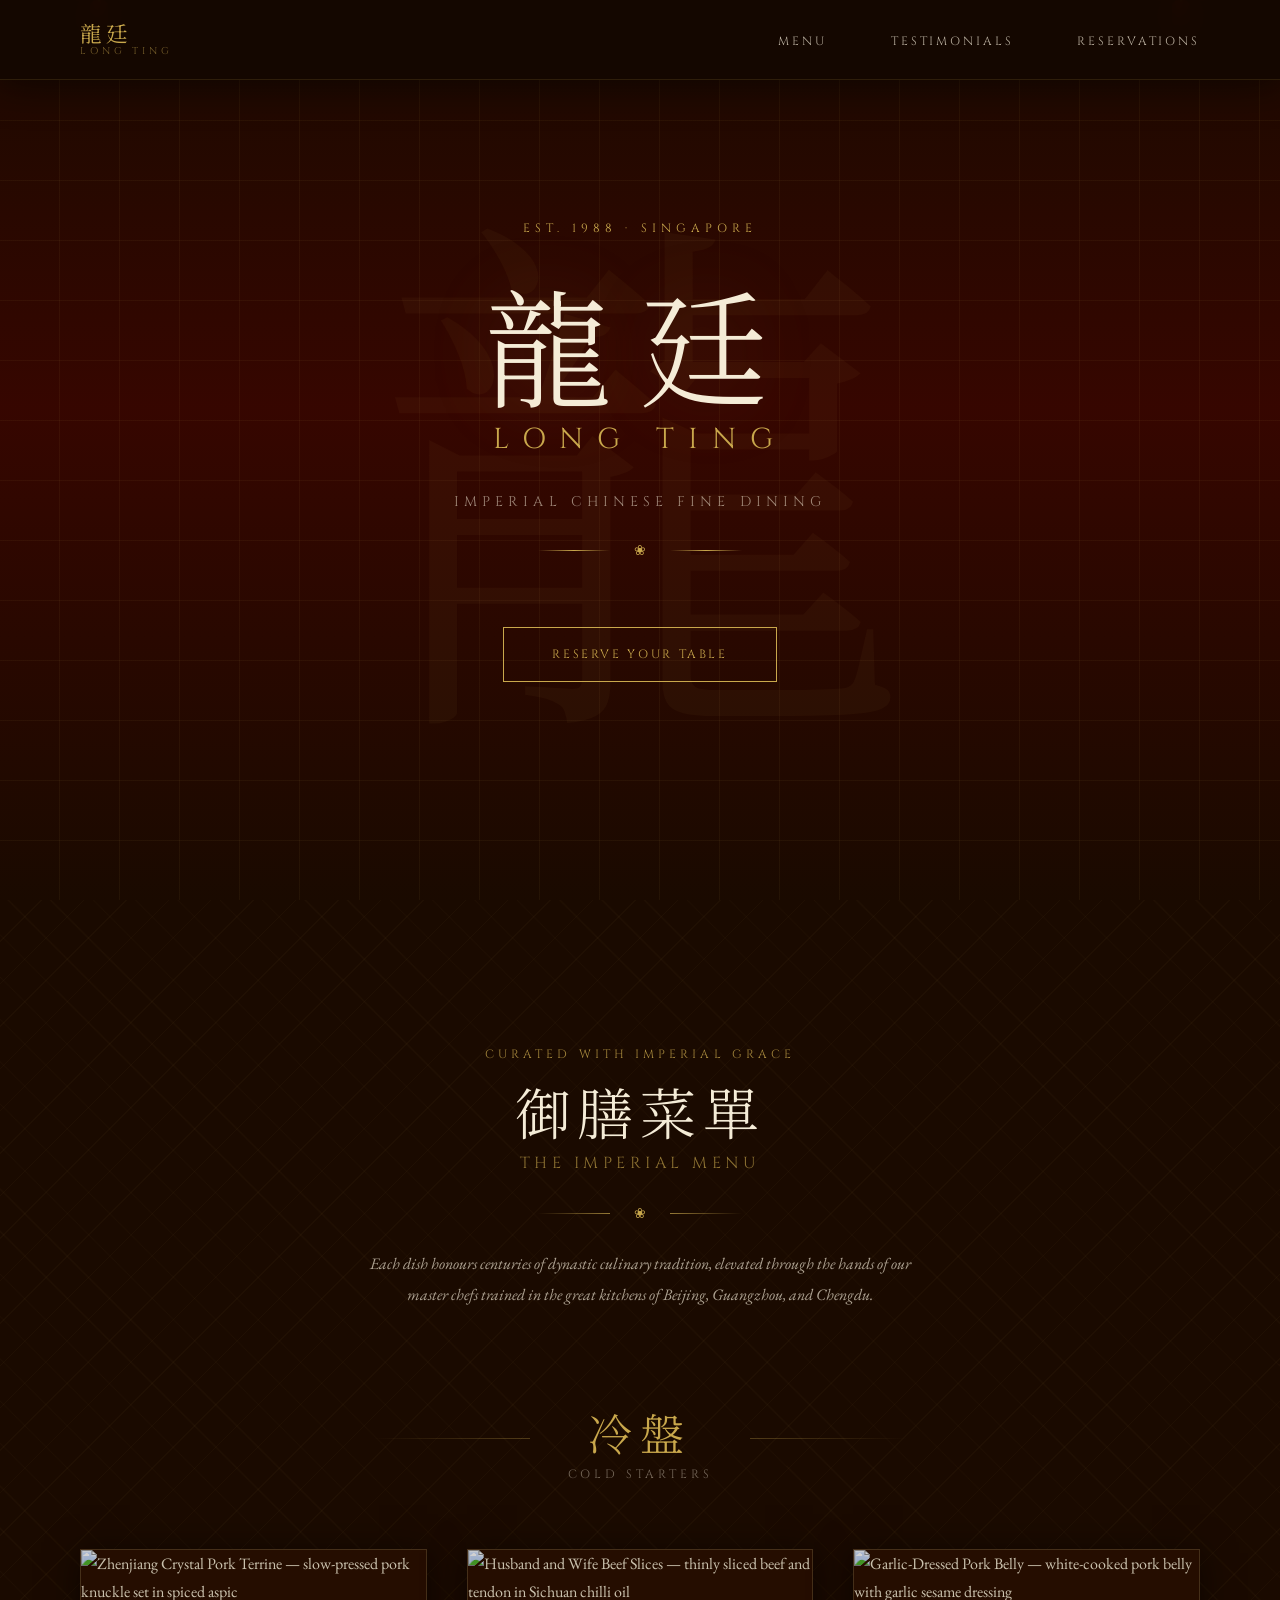
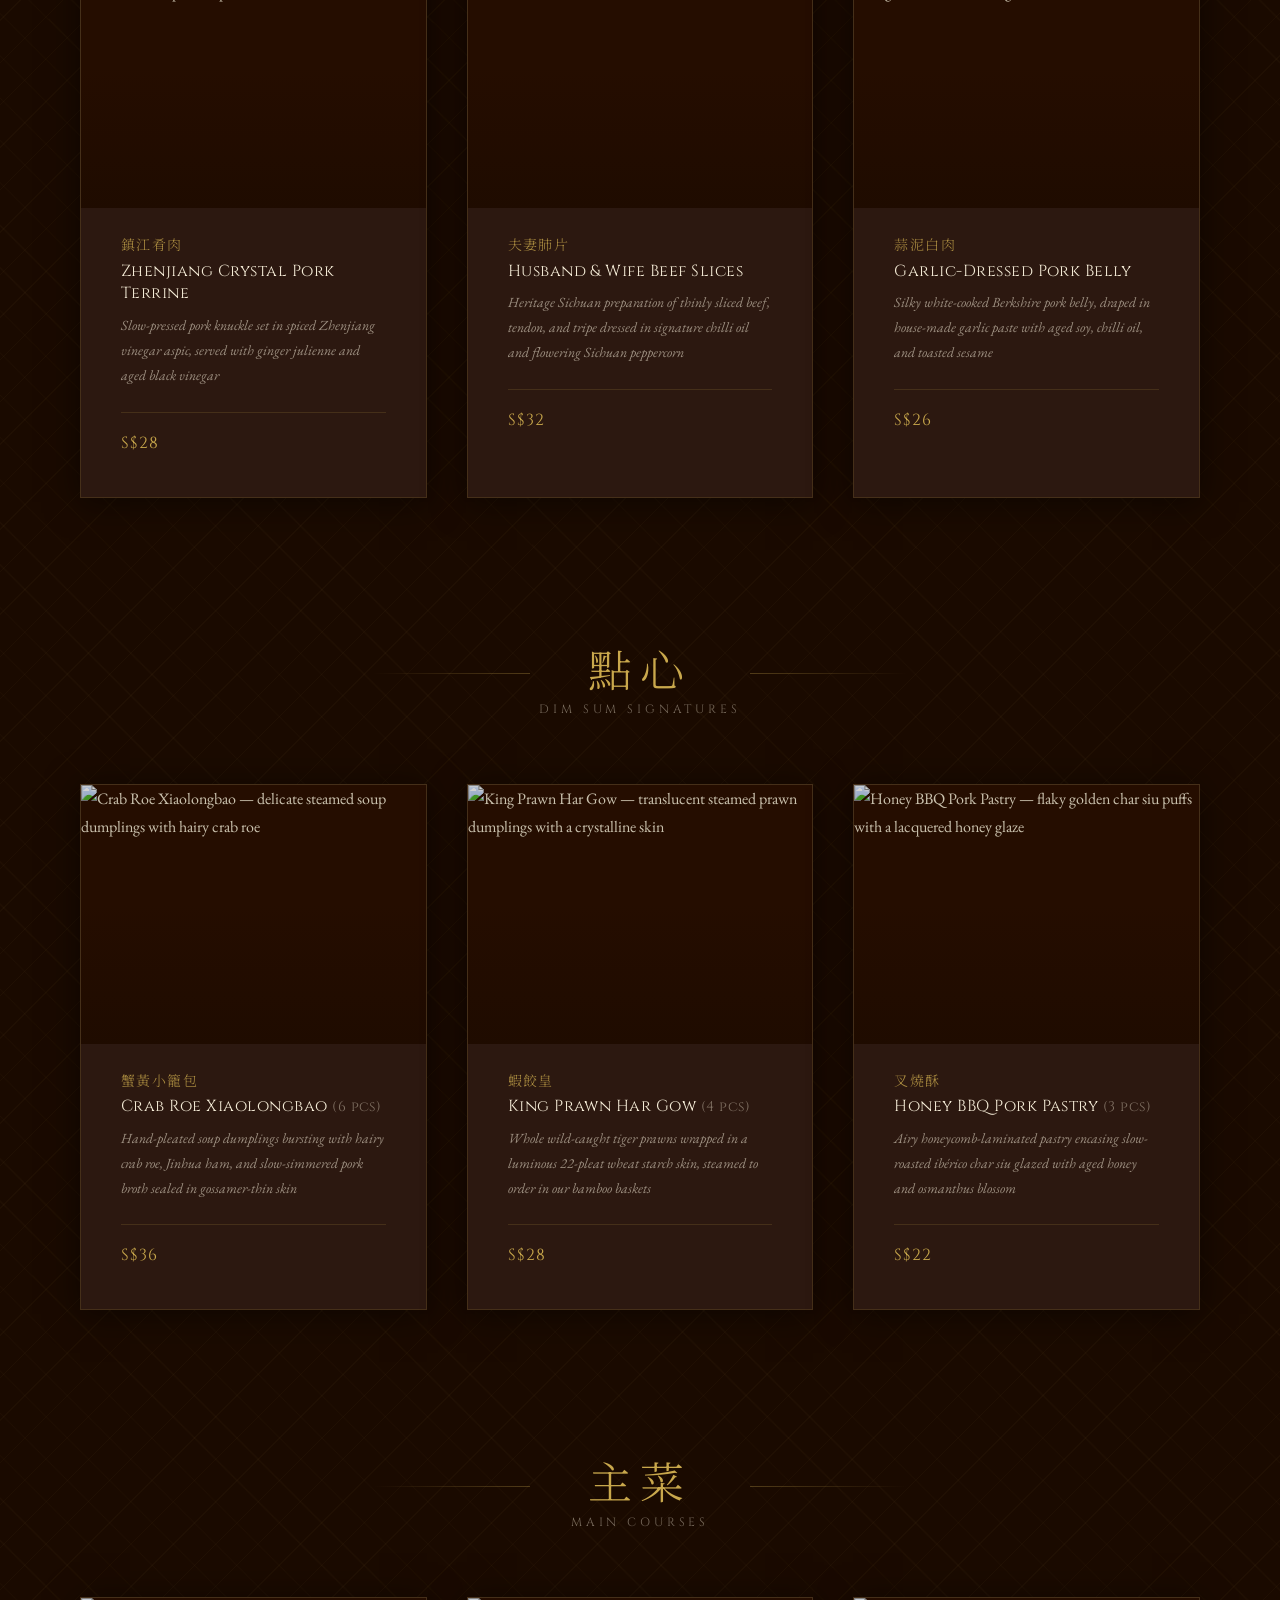
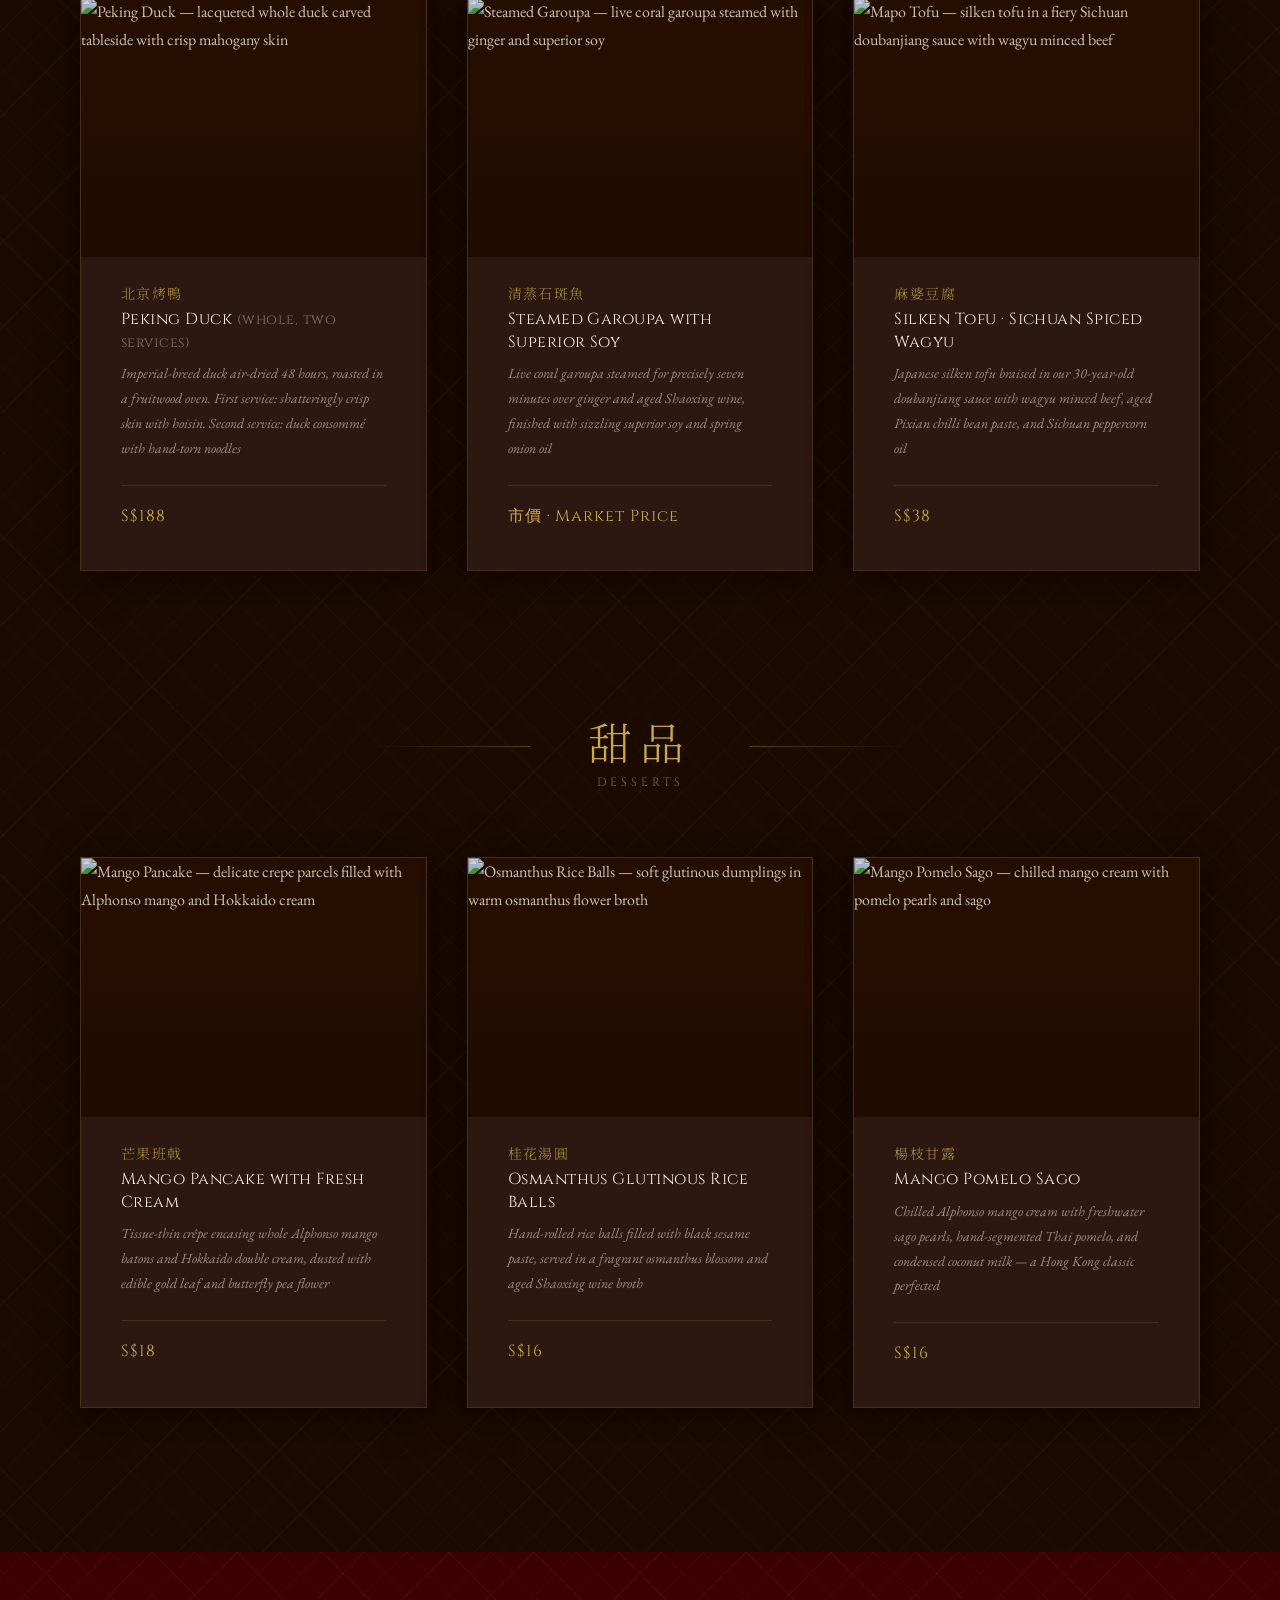
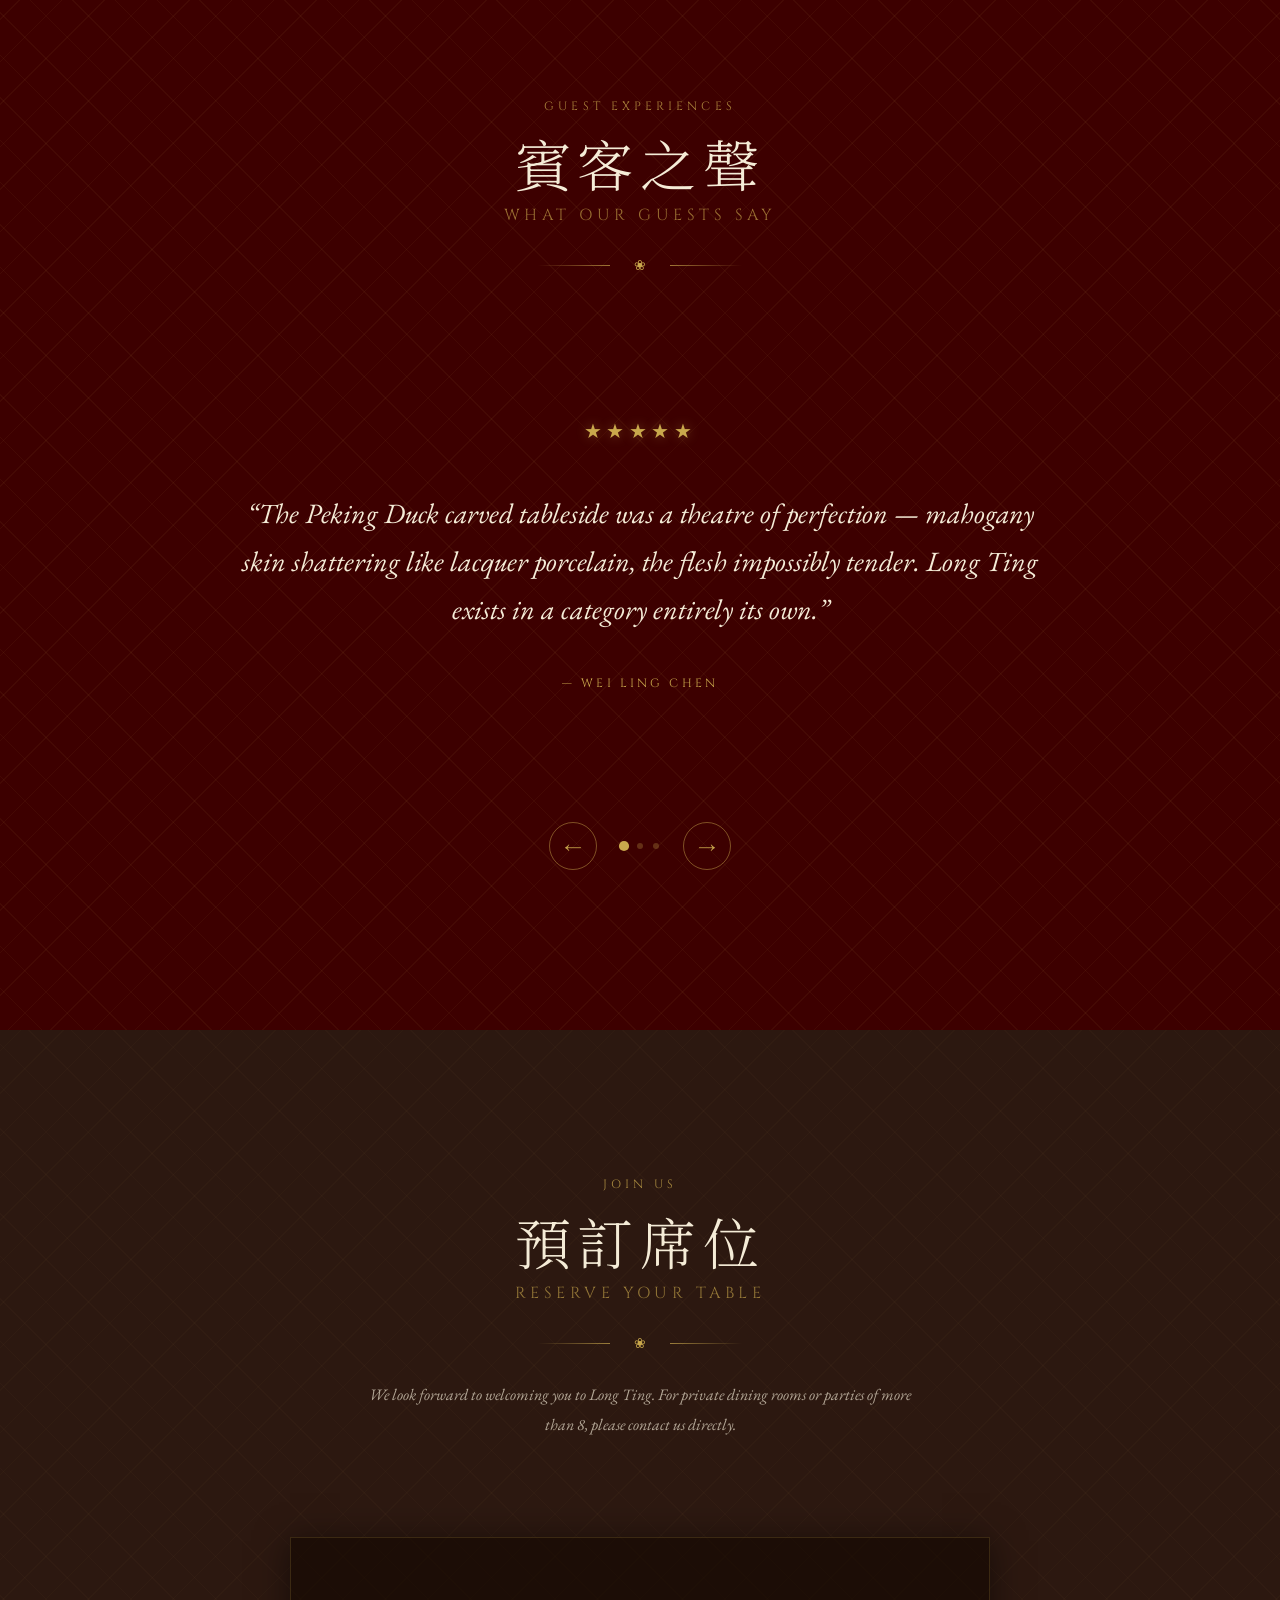
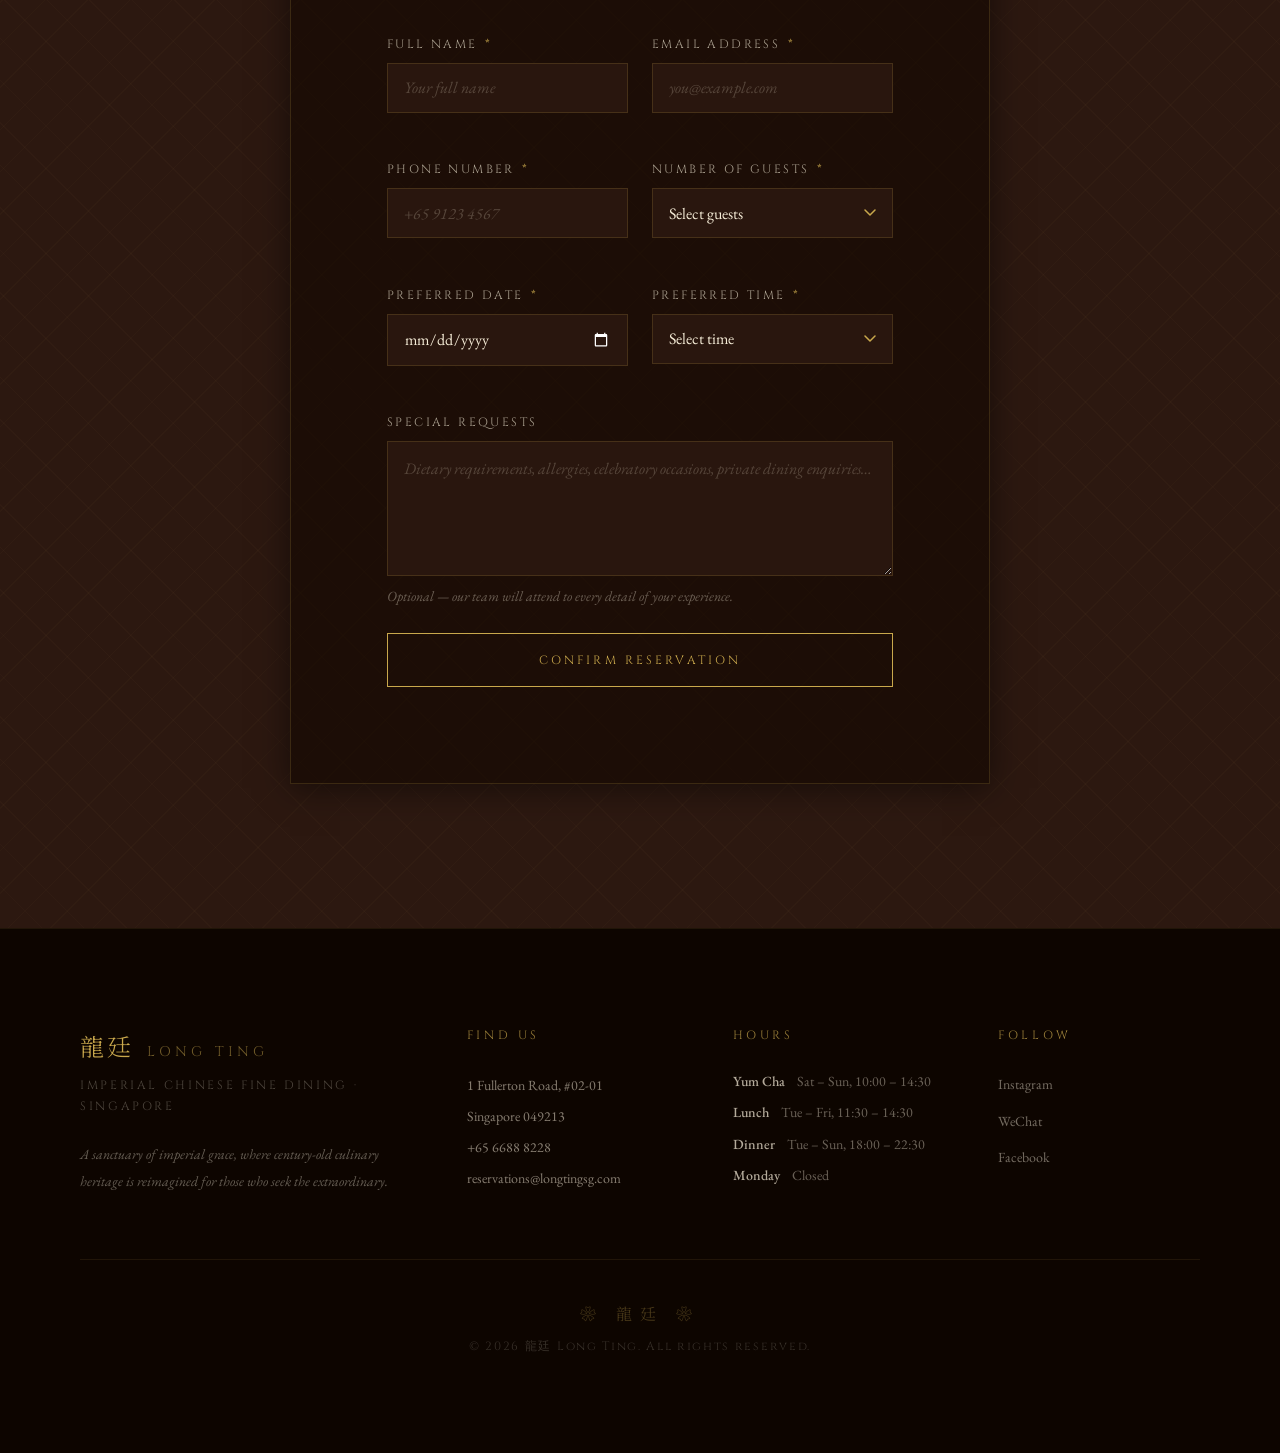
==== commit 435cc981: "Redesign site as 龍廷 Long Ting imperial Chinese fine dining Complete rebrand from Maison Lumière (Fre" ====
--- a/index.html
+++ b/index.html
@@ -1,20 +1,19 @@
 <!DOCTYPE html>
-<html lang="en">
+<html lang="zh-Hant-SG">
 <head>
   <meta charset="UTF-8" />
   <meta name="viewport" content="width=device-width, initial-scale=1.0" />
-  <meta name="description" content="Maison Lumière — Upscale French dining in Singapore. Reserve your table online for an unforgettable culinary experience." />
-  <title>Maison Lumière | Fine French Dining · Singapore</title>
+  <meta name="description" content="龍廷 Long Ting — Imperial Chinese fine dining in Singapore. Reserve your table for an unforgettable journey through dynastic culinary heritage." />
+  <title>龍廷 Long Ting | Imperial Chinese Fine Dining · Singapore</title>
 
   <link rel="preconnect" href="https://fonts.googleapis.com" />
   <link rel="preconnect" href="https://fonts.gstatic.com" crossorigin />
-  <link href="https://fonts.googleapis.com/css2?family=Cormorant+Garamond:ital,wght@0,300;0,400;0,600;1,300;1,400;1,600&family=Montserrat:wght@300;400;500;600&display=swap" rel="stylesheet" />
+  <link href="https://fonts.googleapis.com/css2?family=Noto+Serif+SC:wght@300;400;600&family=Ma+Shan+Zheng&family=Cinzel:wght@400;500;600&family=EB+Garamond:ital,wght@0,400;0,500;1,400;1,500&display=swap" rel="stylesheet" />
 
   <link rel="stylesheet" href="styles.css" />
 </head>
 <body>
 
-  <!-- Skip link for keyboard users -->
   <a href="#menu" class="skip-link">Skip to main content</a>
 
   <!-- ======================================================
@@ -22,8 +21,9 @@
   ====================================================== -->
   <header class="site-header" role="banner">
     <nav class="nav" aria-label="Main navigation">
-      <a class="nav__logo" href="#hero" aria-label="Maison Lumière — return to top">
-        Maison Lumière
+      <a class="nav__logo" href="#hero" aria-label="龍廷 Long Ting — return to top">
+        <span class="nav__logo-zh">龍廷</span>
+        <span class="nav__logo-en">Long Ting</span>
       </a>
 
       <button
@@ -50,13 +50,27 @@
     <!-- ======================================================
          HERO
     ====================================================== -->
-    <section id="hero" class="hero" aria-label="Welcome to Maison Lumière">
+    <section id="hero" class="hero" aria-label="Welcome to Long Ting">
       <div class="hero__overlay" aria-hidden="true"></div>
+      <div class="hero__lattice" aria-hidden="true"></div>
+      <div class="hero__char" aria-hidden="true">龍</div>
       <div class="hero__content">
-        <p class="hero__eyebrow">Est. 2008 &middot; Singapore</p>
-        <h1 class="hero__title">Maison Lumière</h1>
-        <p class="hero__tagline">Authentic French cuisine in the heart of the city</p>
-        <a href="#reservations" class="btn btn--primary">Reserve a Table</a>
+        <p class="hero__eyebrow">Est. 1988 &middot; Singapore</p>
+        <div class="hero__title-wrap">
+          <h1 class="hero__title-zh">龍廷</h1>
+          <p class="hero__title-en">Long Ting</p>
+        </div>
+        <p class="hero__tagline">Imperial Chinese Fine Dining</p>
+        <div class="hero__ornament" aria-hidden="true">
+          <span class="hero__ornament-line"></span>
+          <span>❀</span>
+          <span class="hero__ornament-line"></span>
+        </div>
+        <a href="#reservations" class="btn btn--primary">Reserve Your Table</a>
+      </div>
+      <div class="hero__lanterns" aria-hidden="true">
+        <div class="lantern lantern--left"></div>
+        <div class="lantern lantern--right"></div>
       </div>
     </section>
 
@@ -67,64 +81,136 @@
       <div class="container">
 
         <div class="section-header fade-in">
-          <p class="section-eyebrow">Curated with Passion</p>
-          <h2 id="menu-heading" class="section-title">Our Menu</h2>
-          <div class="section-divider" aria-hidden="true"></div>
-          <p class="section-intro">Each dish is crafted from the finest seasonal produce, inspired by the great culinary traditions of France.</p>
-        </div>
-
-        <!-- Entrées -->
+          <p class="section-eyebrow">Curated with Imperial Grace</p>
+          <h2 id="menu-heading" class="section-title">御膳菜單</h2>
+          <p class="section-title-sub">The Imperial Menu</p>
+          <div class="section-divider" aria-hidden="true"><span>❀</span></div>
+          <p class="section-intro">Each dish honours centuries of dynastic culinary tradition, elevated through the hands of our master chefs trained in the great kitchens of Beijing, Guangzhou, and Chengdu.</p>
+        </div>
+
+        <!-- 冷盤 Cold Starters -->
         <div class="menu-category fade-in">
-          <h3 class="menu-category__title">Entr&eacute;es</h3>
+          <h3 class="menu-category__title">
+            <span class="menu-category__zh">冷盤</span>
+            <span class="menu-category__en">Cold Starters</span>
+          </h3>
           <div class="menu-grid">
 
-            <article class="menu-card" aria-label="Escargots de Bourgogne">
-              <div class="menu-card__img-wrap">
-                <img
-                  src="https://images.unsplash.com/photo-1559742811-822873691df8?w=600&q=80"
-                  alt="Escargots de Bourgogne — garlicky Burgundy snails nestled in their shells, baked in herb butter"
-                  loading="lazy"
-                  width="600"
-                  height="450"
-                />
-              </div>
-              <div class="menu-card__body">
-                <h4 class="menu-card__name">Escargots de Bourgogne</h4>
-                <p class="menu-card__desc">Classic Burgundy snails baked in parsley-garlic butter, served with crusty baguette</p>
+            <article class="menu-card" aria-label="Zhenjiang Crystal Pork Terrine">
+              <div class="menu-card__img-wrap">
+                <img
+                  src="https://images.unsplash.com/photo-1563379091339-03b21ab4a4f8?w=600&q=80"
+                  alt="Zhenjiang Crystal Pork Terrine — slow-pressed pork knuckle set in spiced aspic"
+                  loading="lazy"
+                  width="600"
+                  height="450"
+                />
+              </div>
+              <div class="menu-card__body">
+                <p class="menu-card__zh">鎮江肴肉</p>
+                <h4 class="menu-card__name">Zhenjiang Crystal Pork Terrine</h4>
+                <p class="menu-card__desc">Slow-pressed pork knuckle set in spiced Zhenjiang vinegar aspic, served with ginger julienne and aged black vinegar</p>
                 <p class="menu-card__price">S$28</p>
               </div>
             </article>
 
-            <article class="menu-card" aria-label="Terrine de Foie Gras">
-              <div class="menu-card__img-wrap">
-                <img
-                  src="https://images.unsplash.com/photo-1600891964092-4316c288032e?w=600&q=80"
-                  alt="Terrine de Foie Gras — silky duck liver terrine sliced and plated with golden brioche toast"
-                  loading="lazy"
-                  width="600"
-                  height="450"
-                />
-              </div>
-              <div class="menu-card__body">
-                <h4 class="menu-card__name">Terrine de Foie Gras</h4>
-                <p class="menu-card__desc">Silky duck liver terrine with Sauternes jelly, toasted brioche, and fig compote</p>
-                <p class="menu-card__price">S$42</p>
-              </div>
-            </article>
-
-            <article class="menu-card" aria-label="Soupe à l'Oignon Gratinée">
-              <div class="menu-card__img-wrap">
-                <img
-                  src="https://images.unsplash.com/photo-1547592180-85f173990554?w=600&q=80"
-                  alt="Soupe à l'Oignon Gratinée — French onion soup with a golden Gruyère crust bubbling on top"
-                  loading="lazy"
-                  width="600"
-                  height="450"
-                />
-              </div>
-              <div class="menu-card__body">
-                <h4 class="menu-card__name">Soupe &agrave; l&rsquo;Oignon Gratin&eacute;e</h4>
-                <p class="menu-card__desc">Slow-caramelised onion broth topped with a golden aged Gruyère crust, finished under the grill</p>
+            <article class="menu-card" aria-label="Husband and Wife Beef Slices">
+              <div class="menu-card__img-wrap">
+                <img
+                  src="https://images.unsplash.com/photo-1569050467447-ce54b3bbc37d?w=600&q=80"
+                  alt="Husband and Wife Beef Slices — thinly sliced beef and tendon in Sichuan chilli oil"
+                  loading="lazy"
+                  width="600"
+                  height="450"
+                />
+              </div>
+              <div class="menu-card__body">
+                <p class="menu-card__zh">夫妻肺片</p>
+                <h4 class="menu-card__name">Husband &amp; Wife Beef Slices</h4>
+                <p class="menu-card__desc">Heritage Sichuan preparation of thinly sliced beef, tendon, and tripe dressed in signature chilli oil and flowering Sichuan peppercorn</p>
+                <p class="menu-card__price">S$32</p>
+              </div>
+            </article>
+
+            <article class="menu-card" aria-label="Garlic-Dressed Pork Belly">
+              <div class="menu-card__img-wrap">
+                <img
+                  src="https://images.unsplash.com/photo-1582878826629-29b7ad1cdc43?w=600&q=80"
+                  alt="Garlic-Dressed Pork Belly — white-cooked pork belly with garlic sesame dressing"
+                  loading="lazy"
+                  width="600"
+                  height="450"
+                />
+              </div>
+              <div class="menu-card__body">
+                <p class="menu-card__zh">蒜泥白肉</p>
+                <h4 class="menu-card__name">Garlic-Dressed Pork Belly</h4>
+                <p class="menu-card__desc">Silky white-cooked Berkshire pork belly, draped in house-made garlic paste with aged soy, chilli oil, and toasted sesame</p>
+                <p class="menu-card__price">S$26</p>
+              </div>
+            </article>
+
+          </div>
+        </div>
+
+        <!-- 點心 Dim Sum -->
+        <div class="menu-category fade-in">
+          <h3 class="menu-category__title">
+            <span class="menu-category__zh">點心</span>
+            <span class="menu-category__en">Dim Sum Signatures</span>
+          </h3>
+          <div class="menu-grid">
+
+            <article class="menu-card" aria-label="Crab Roe Xiaolongbao">
+              <div class="menu-card__img-wrap">
+                <img
+                  src="https://images.unsplash.com/photo-1496116218417-1a781b1c416c?w=600&q=80"
+                  alt="Crab Roe Xiaolongbao — delicate steamed soup dumplings with hairy crab roe"
+                  loading="lazy"
+                  width="600"
+                  height="450"
+                />
+              </div>
+              <div class="menu-card__body">
+                <p class="menu-card__zh">蟹黃小籠包</p>
+                <h4 class="menu-card__name">Crab Roe Xiaolongbao <span class="menu-card__count">(6 pcs)</span></h4>
+                <p class="menu-card__desc">Hand-pleated soup dumplings bursting with hairy crab roe, Jinhua ham, and slow-simmered pork broth sealed in gossamer-thin skin</p>
+                <p class="menu-card__price">S$36</p>
+              </div>
+            </article>
+
+            <article class="menu-card" aria-label="King Prawn Har Gow">
+              <div class="menu-card__img-wrap">
+                <img
+                  src="https://images.unsplash.com/photo-1563245372-f21724e3856d?w=600&q=80"
+                  alt="King Prawn Har Gow — translucent steamed prawn dumplings with a crystalline skin"
+                  loading="lazy"
+                  width="600"
+                  height="450"
+                />
+              </div>
+              <div class="menu-card__body">
+                <p class="menu-card__zh">蝦餃皇</p>
+                <h4 class="menu-card__name">King Prawn Har Gow <span class="menu-card__count">(4 pcs)</span></h4>
+                <p class="menu-card__desc">Whole wild-caught tiger prawns wrapped in a luminous 22-pleat wheat starch skin, steamed to order in our bamboo baskets</p>
+                <p class="menu-card__price">S$28</p>
+              </div>
+            </article>
+
+            <article class="menu-card" aria-label="Honey BBQ Pork Pastry">
+              <div class="menu-card__img-wrap">
+                <img
+                  src="https://images.unsplash.com/photo-1607301405390-d831c242f59b?w=600&q=80"
+                  alt="Honey BBQ Pork Pastry — flaky golden char siu puffs with a lacquered honey glaze"
+                  loading="lazy"
+                  width="600"
+                  height="450"
+                />
+              </div>
+              <div class="menu-card__body">
+                <p class="menu-card__zh">叉燒酥</p>
+                <h4 class="menu-card__name">Honey BBQ Pork Pastry <span class="menu-card__count">(3 pcs)</span></h4>
+                <p class="menu-card__desc">Airy honeycomb-laminated pastry encasing slow-roasted ibérico char siu glazed with aged honey and osmanthus blossom</p>
                 <p class="menu-card__price">S$22</p>
               </div>
             </article>
@@ -132,118 +218,130 @@
           </div>
         </div>
 
-        <!-- Plats Principaux -->
+        <!-- 主菜 Main Courses -->
         <div class="menu-category fade-in">
-          <h3 class="menu-category__title">Plats Principaux</h3>
+          <h3 class="menu-category__title">
+            <span class="menu-category__zh">主菜</span>
+            <span class="menu-category__en">Main Courses</span>
+          </h3>
           <div class="menu-grid">
 
-            <article class="menu-card" aria-label="Coq au Vin à l'Ancienne">
-              <div class="menu-card__img-wrap">
-                <img
-                  src="https://images.unsplash.com/photo-1598103442097-8b74394b95c3?w=600&q=80"
-                  alt="Coq au Vin à l'Ancienne — free-range chicken braised in red Burgundy wine with mushrooms and lardons"
-                  loading="lazy"
-                  width="600"
-                  height="450"
-                />
-              </div>
-              <div class="menu-card__body">
-                <h4 class="menu-card__name">Coq au Vin &agrave; l&rsquo;Ancienne</h4>
-                <p class="menu-card__desc">Free-range chicken braised in Burgundy wine with lardons, pearl onions, and wild mushrooms</p>
-                <p class="menu-card__price">S$58</p>
-              </div>
-            </article>
-
-            <article class="menu-card" aria-label="Confit de Canard">
-              <div class="menu-card__img-wrap">
-                <img
-                  src="https://images.unsplash.com/photo-1504674900247-0877df9cc836?w=600&q=80"
-                  alt="Confit de Canard — crispy-skinned slow-cooked duck leg served with golden Sarladaise potatoes"
-                  loading="lazy"
-                  width="600"
-                  height="450"
-                />
-              </div>
-              <div class="menu-card__body">
-                <h4 class="menu-card__name">Confit de Canard</h4>
-                <p class="menu-card__desc">Slow-cooked duck leg with crackling skin, Sarladaise potatoes, and cherry-port jus</p>
-                <p class="menu-card__price">S$68</p>
-              </div>
-            </article>
-
-            <article class="menu-card" aria-label="Bouillabaisse Marseillaise">
-              <div class="menu-card__img-wrap">
-                <img
-                  src="https://images.unsplash.com/photo-1534080564583-6be75777b70a?w=600&q=80"
-                  alt="Bouillabaisse Marseillaise — traditional Provençal seafood stew with rouille and croutons"
-                  loading="lazy"
-                  width="600"
-                  height="450"
-                />
-              </div>
-              <div class="menu-card__body">
-                <h4 class="menu-card__name">Bouillabaisse Marseillaise</h4>
-                <p class="menu-card__desc">Traditional Provençal seafood stew with saffron broth, rouille, croutons, and Parmesan</p>
-                <p class="menu-card__price">S$72</p>
-              </div>
-            </article>
-
-          </div>
-        </div>
-
-        <!-- Desserts -->
+            <article class="menu-card" aria-label="Peking Duck">
+              <div class="menu-card__img-wrap">
+                <img
+                  src="https://images.unsplash.com/photo-1565557623262-b51c2513a641?w=600&q=80"
+                  alt="Peking Duck — lacquered whole duck carved tableside with crisp mahogany skin"
+                  loading="lazy"
+                  width="600"
+                  height="450"
+                />
+              </div>
+              <div class="menu-card__body">
+                <p class="menu-card__zh">北京烤鴨</p>
+                <h4 class="menu-card__name">Peking Duck <span class="menu-card__count">(whole, two services)</span></h4>
+                <p class="menu-card__desc">Imperial-breed duck air-dried 48 hours, roasted in a fruitwood oven. First service: shatteringly crisp skin with hoisin. Second service: duck consommé with hand-torn noodles</p>
+                <p class="menu-card__price">S$188</p>
+              </div>
+            </article>
+
+            <article class="menu-card" aria-label="Steamed Garoupa">
+              <div class="menu-card__img-wrap">
+                <img
+                  src="https://images.unsplash.com/photo-1512058564366-18510be2db19?w=600&q=80"
+                  alt="Steamed Garoupa — live coral garoupa steamed with ginger and superior soy"
+                  loading="lazy"
+                  width="600"
+                  height="450"
+                />
+              </div>
+              <div class="menu-card__body">
+                <p class="menu-card__zh">清蒸石斑魚</p>
+                <h4 class="menu-card__name">Steamed Garoupa with Superior Soy</h4>
+                <p class="menu-card__desc">Live coral garoupa steamed for precisely seven minutes over ginger and aged Shaoxing wine, finished with sizzling superior soy and spring onion oil</p>
+                <p class="menu-card__price">市價 · Market Price</p>
+              </div>
+            </article>
+
+            <article class="menu-card" aria-label="Silken Tofu with Sichuan Spiced Minced Beef">
+              <div class="menu-card__img-wrap">
+                <img
+                  src="https://images.unsplash.com/photo-1585032226651-759b368d7246?w=600&q=80"
+                  alt="Mapo Tofu — silken tofu in a fiery Sichuan doubanjiang sauce with wagyu minced beef"
+                  loading="lazy"
+                  width="600"
+                  height="450"
+                />
+              </div>
+              <div class="menu-card__body">
+                <p class="menu-card__zh">麻婆豆腐</p>
+                <h4 class="menu-card__name">Silken Tofu · Sichuan Spiced Wagyu</h4>
+                <p class="menu-card__desc">Japanese silken tofu braised in our 30-year-old doubanjiang sauce with wagyu minced beef, aged Pixian chilli bean paste, and Sichuan peppercorn oil</p>
+                <p class="menu-card__price">S$38</p>
+              </div>
+            </article>
+
+          </div>
+        </div>
+
+        <!-- 甜品 Desserts -->
         <div class="menu-category fade-in">
-          <h3 class="menu-category__title">Desserts</h3>
+          <h3 class="menu-category__title">
+            <span class="menu-category__zh">甜品</span>
+            <span class="menu-category__en">Desserts</span>
+          </h3>
           <div class="menu-grid">
 
-            <article class="menu-card" aria-label="Crème Brûlée à la Vanille">
-              <div class="menu-card__img-wrap">
-                <img
-                  src="https://images.unsplash.com/photo-1470124182917-cc6e71b22ecc?w=600&q=80"
-                  alt="Crème Brûlée à la Vanille — silky vanilla custard with a perfectly caramelised sugar crust"
-                  loading="lazy"
-                  width="600"
-                  height="450"
-                />
-              </div>
-              <div class="menu-card__body">
-                <h4 class="menu-card__name">Cr&egrave;me Br&ucirc;l&eacute;e &agrave; la Vanille</h4>
-                <p class="menu-card__desc">Silky Madagascar vanilla custard beneath a crackling caramelised sugar crust</p>
+            <article class="menu-card" aria-label="Mango Pancake with Fresh Cream">
+              <div class="menu-card__img-wrap">
+                <img
+                  src="https://images.unsplash.com/photo-1556742049-0cfed4f6a45d?w=600&q=80"
+                  alt="Mango Pancake — delicate crepe parcels filled with Alphonso mango and Hokkaido cream"
+                  loading="lazy"
+                  width="600"
+                  height="450"
+                />
+              </div>
+              <div class="menu-card__body">
+                <p class="menu-card__zh">芒果班戟</p>
+                <h4 class="menu-card__name">Mango Pancake with Fresh Cream</h4>
+                <p class="menu-card__desc">Tissue-thin crêpe encasing whole Alphonso mango batons and Hokkaido double cream, dusted with edible gold leaf and butterfly pea flower</p>
                 <p class="menu-card__price">S$18</p>
               </div>
             </article>
 
-            <article class="menu-card" aria-label="Tarte Tatin Caramélisée">
-              <div class="menu-card__img-wrap">
-                <img
-                  src="https://images.unsplash.com/photo-1551024506-0bccd828d307?w=600&q=80"
-                  alt="Tarte Tatin Caramélisée — upside-down caramelised apple tart served warm with crème fraîche"
-                  loading="lazy"
-                  width="600"
-                  height="450"
-                />
-              </div>
-              <div class="menu-card__body">
-                <h4 class="menu-card__name">Tarte Tatin Caramel&iacute;s&eacute;e</h4>
-                <p class="menu-card__desc">Upside-down caramelised apple tart, warm from the oven, with a cloud of crème fraîche</p>
-                <p class="menu-card__price">S$20</p>
-              </div>
-            </article>
-
-            <article class="menu-card" aria-label="Soufflé au Chocolat Noir">
-              <div class="menu-card__img-wrap">
-                <img
-                  src="https://images.unsplash.com/photo-1563805042-7684c019e1cb?w=600&q=80"
-                  alt="Soufflé au Chocolat Noir — a warm dark chocolate soufflé risen to perfection in its ramekin"
-                  loading="lazy"
-                  width="600"
-                  height="450"
-                />
-              </div>
-              <div class="menu-card__body">
-                <h4 class="menu-card__name">Souffl&eacute; au Chocolat Noir</h4>
-                <p class="menu-card__desc">Warm dark chocolate soufflé, risen to order, served with Tahitian vanilla ice cream</p>
-                <p class="menu-card__price">S$24</p>
+            <article class="menu-card" aria-label="Osmanthus Glutinous Rice Balls">
+              <div class="menu-card__img-wrap">
+                <img
+                  src="https://images.unsplash.com/photo-1563245372-f21724e3856d?w=600&q=80"
+                  alt="Osmanthus Rice Balls — soft glutinous dumplings in warm osmanthus flower broth"
+                  loading="lazy"
+                  width="600"
+                  height="450"
+                />
+              </div>
+              <div class="menu-card__body">
+                <p class="menu-card__zh">桂花湯圓</p>
+                <h4 class="menu-card__name">Osmanthus Glutinous Rice Balls</h4>
+                <p class="menu-card__desc">Hand-rolled rice balls filled with black sesame paste, served in a fragrant osmanthus blossom and aged Shaoxing wine broth</p>
+                <p class="menu-card__price">S$16</p>
+              </div>
+            </article>
+
+            <article class="menu-card" aria-label="Mango Pomelo Sago">
+              <div class="menu-card__img-wrap">
+                <img
+                  src="https://images.unsplash.com/photo-1496116218417-1a781b1c416c?w=600&q=80"
+                  alt="Mango Pomelo Sago — chilled mango cream with pomelo pearls and sago"
+                  loading="lazy"
+                  width="600"
+                  height="450"
+                />
+              </div>
+              <div class="menu-card__body">
+                <p class="menu-card__zh">楊枝甘露</p>
+                <h4 class="menu-card__name">Mango Pomelo Sago</h4>
+                <p class="menu-card__desc">Chilled Alphonso mango cream with freshwater sago pearls, hand-segmented Thai pomelo, and condensed coconut milk — a Hong Kong classic perfected</p>
+                <p class="menu-card__price">S$16</p>
               </div>
             </article>
 
@@ -256,39 +354,40 @@
     <!-- ======================================================
          TESTIMONIALS
     ====================================================== -->
-    <section id="testimonials" class="testimonials section section--dark" aria-labelledby="testimonials-heading">
+    <section id="testimonials" class="testimonials section" aria-labelledby="testimonials-heading">
       <div class="container">
 
         <div class="section-header fade-in">
           <p class="section-eyebrow">Guest Experiences</p>
-          <h2 id="testimonials-heading" class="section-title">What Our Guests Say</h2>
-          <div class="section-divider" aria-hidden="true"></div>
+          <h2 id="testimonials-heading" class="section-title">賓客之聲</h2>
+          <p class="section-title-sub">What Our Guests Say</p>
+          <div class="section-divider" aria-hidden="true"><span>❀</span></div>
         </div>
 
         <div class="carousel" role="region" aria-label="Guest testimonials">
           <div class="carousel__track" id="carousel-track" aria-live="polite">
 
-            <article class="testimonial-card" aria-label="Testimonial from Isabelle Moreau">
+            <article class="testimonial-card" aria-label="Testimonial from Wei Ling Chen">
               <div class="testimonial-card__stars" aria-label="5 out of 5 stars">
                 <span aria-hidden="true">&#9733;&#9733;&#9733;&#9733;&#9733;</span>
               </div>
               <blockquote class="testimonial-card__quote">
-                &ldquo;An extraordinary evening. The duck confit melted in my mouth, and the sommelier&rsquo;s pairing was inspired. Maison Lumière is in a class entirely of its own.&rdquo;
+                &ldquo;The Peking Duck carved tableside was a theatre of perfection — mahogany skin shattering like lacquer porcelain, the flesh impossibly tender. Long Ting exists in a category entirely its own.&rdquo;
               </blockquote>
               <footer class="testimonial-card__footer">
-                <p class="testimonial-card__name">&mdash; Isabelle Moreau</p>
+                <p class="testimonial-card__name">&mdash; Wei Ling Chen</p>
               </footer>
             </article>
 
-            <article class="testimonial-card" aria-label="Testimonial from Jonathan Teo">
+            <article class="testimonial-card" aria-label="Testimonial from Robert Tan">
               <div class="testimonial-card__stars" aria-label="5 out of 5 stars">
                 <span aria-hidden="true">&#9733;&#9733;&#9733;&#9733;&#9733;</span>
               </div>
               <blockquote class="testimonial-card__quote">
-                &ldquo;We celebrated our anniversary here and it exceeded every expectation. The soufflé was a revelation — and the service was impeccable without ever being intrusive.&rdquo;
+                &ldquo;We hosted our company&rsquo;s golden jubilee in the Imperial Private Room. The live garoupa arrived at the table still trembling — a moment of absolute culinary theatre I shall never forget.&rdquo;
               </blockquote>
               <footer class="testimonial-card__footer">
-                <p class="testimonial-card__name">&mdash; Jonathan Teo</p>
+                <p class="testimonial-card__name">&mdash; Robert Tan, CEO</p>
               </footer>
             </article>
 
@@ -297,7 +396,7 @@
                 <span aria-hidden="true">&#9733;&#9733;&#9733;&#9733;&#9733;</span>
               </div>
               <blockquote class="testimonial-card__quote">
-                &ldquo;From the moment we walked through the door, we felt transported to Paris. The bouillabaisse was deeply flavoured, and the wine list extraordinarily curated.&rdquo;
+                &ldquo;From the moment the aged pu-erh tea ceremony began, we were transported from Singapore to the imperial courts of the Qing dynasty. The Crab Roe Xiaolongbao was simply transcendent.&rdquo;
               </blockquote>
               <footer class="testimonial-card__footer">
                 <p class="testimonial-card__name">&mdash; Priya Ramaswamy</p>
@@ -324,12 +423,13 @@
 
         <div class="section-header fade-in">
           <p class="section-eyebrow">Join Us</p>
-          <h2 id="reservations-heading" class="section-title">Reserve a Table</h2>
-          <div class="section-divider" aria-hidden="true"></div>
-          <p class="section-intro">We look forward to welcoming you. For parties larger than 8, please call us directly.</p>
-        </div>
-
-        <form id="reservation-form" class="reservation-form fade-in" novalidate aria-label="Table reservation enquiry form">
+          <h2 id="reservations-heading" class="section-title">預訂席位</h2>
+          <p class="section-title-sub">Reserve Your Table</p>
+          <div class="section-divider" aria-hidden="true"><span>❀</span></div>
+          <p class="section-intro">We look forward to welcoming you to Long Ting. For private dining rooms or parties of more than 8, please contact us directly.</p>
+        </div>
+
+        <form id="reservation-form" class="reservation-form fade-in" novalidate aria-label="Table reservation form">
 
           <div class="form-row">
             <div class="form-group">
@@ -390,7 +490,7 @@
                 <option value="5">5 Guests</option>
                 <option value="6">6 Guests</option>
                 <option value="7">7 Guests</option>
-                <option value="8">8+ Guests (please call us)</option>
+                <option value="8">8+ Guests (private dining available)</option>
               </select>
               <span class="form-error" id="guests-error" role="alert" aria-live="polite"></span>
             </div>
@@ -414,6 +514,12 @@
               <label for="time">Preferred Time <span class="required-star" aria-hidden="true">*</span></label>
               <select id="time" name="time" required aria-required="true" aria-describedby="time-error">
                 <option value="">Select time</option>
+                <optgroup label="Yum Cha (Weekends)">
+                  <option value="10:00">10:00 AM</option>
+                  <option value="10:30">10:30 AM</option>
+                  <option value="11:00">11:00 AM</option>
+                  <option value="11:30">11:30 AM</option>
+                </optgroup>
                 <optgroup label="Lunch Service">
                   <option value="12:00">12:00 PM</option>
                   <option value="12:30">12:30 PM</option>
@@ -429,6 +535,7 @@
                   <option value="20:00">8:00 PM</option>
                   <option value="20:30">8:30 PM</option>
                   <option value="21:00">9:00 PM</option>
+                  <option value="21:30">9:30 PM</option>
                 </optgroup>
               </select>
               <span class="form-error" id="time-error" role="alert" aria-live="polite"></span>
@@ -441,22 +548,21 @@
               id="special-requests"
               name="special-requests"
               rows="4"
-              placeholder="Dietary requirements, allergies, celebrations, seating preferences…"
+              placeholder="Dietary requirements, allergies, celebratory occasions, private dining enquiries…"
               aria-describedby="special-requests-hint"
             ></textarea>
-            <span class="form-hint" id="special-requests-hint">Optional — we will do our utmost to accommodate your needs.</span>
+            <span class="form-hint" id="special-requests-hint">Optional — our team will attend to every detail of your experience.</span>
           </div>
 
           <button type="submit" class="btn btn--primary btn--full">Confirm Reservation</button>
 
         </form>
 
-        <!-- Success panel — hidden until valid form submission -->
         <div id="form-success" class="form-success" role="alert" aria-live="polite" hidden>
-          <div class="form-success__icon" aria-hidden="true">&#10022;</div>
+          <div class="form-success__icon" aria-hidden="true">龍</div>
           <h3 class="form-success__title">Reservation Received</h3>
           <p class="form-success__message" id="success-message"></p>
-          <p class="form-success__sub">A confirmation will be sent to your email address. We look forward to welcoming you to Maison Lumière.</p>
+          <p class="form-success__sub">A confirmation will be sent to your email address. We look forward to welcoming you to Long Ting 龍廷.</p>
         </div>
 
       </div>
@@ -472,26 +578,30 @@
       <div class="footer-grid">
 
         <div class="footer-col footer-col--brand">
-          <p class="footer-logo">Maison Lumi&egrave;re</p>
-          <p class="footer-tagline">Fine French Cuisine &middot; Singapore</p>
-          <p class="footer-brand-desc">A sanctuary of refined taste, where every detail speaks of care and every meal becomes a memory.</p>
+          <p class="footer-logo">
+            <span class="footer-logo-zh">龍廷</span>
+            <span class="footer-logo-en">Long Ting</span>
+          </p>
+          <p class="footer-tagline">Imperial Chinese Fine Dining &middot; Singapore</p>
+          <p class="footer-brand-desc">A sanctuary of imperial grace, where century-old culinary heritage is reimagined for those who seek the extraordinary.</p>
         </div>
 
         <div class="footer-col">
           <h4 class="footer-heading">Find Us</h4>
           <address>
-            <p>12 Bukit Pasoh Road</p>
-            <p>Singapore 089834</p>
-            <p><a href="tel:+6562218888">+65 6221 8888</a></p>
-            <p><a href="mailto:reservations@maisonlumiere.sg">reservations@maisonlumiere.sg</a></p>
+            <p>1 Fullerton Road, #02-01</p>
+            <p>Singapore 049213</p>
+            <p><a href="tel:+6566888228">+65 6688 8228</a></p>
+            <p><a href="mailto:reservations@longtingsg.com">reservations@longtingsg.com</a></p>
           </address>
         </div>
 
         <div class="footer-col">
           <h4 class="footer-heading">Hours</h4>
           <dl class="hours-list">
-            <div class="hours-row"><dt>Lunch</dt><dd>Tue &ndash; Sun, 12:00 &ndash; 14:30</dd></div>
-            <div class="hours-row"><dt>Dinner</dt><dd>Tue &ndash; Sun, 18:00 &ndash; 22:00</dd></div>
+            <div class="hours-row"><dt>Yum Cha</dt><dd>Sat &ndash; Sun, 10:00 &ndash; 14:30</dd></div>
+            <div class="hours-row"><dt>Lunch</dt><dd>Tue &ndash; Fri, 11:30 &ndash; 14:30</dd></div>
+            <div class="hours-row"><dt>Dinner</dt><dd>Tue &ndash; Sun, 18:00 &ndash; 22:30</dd></div>
             <div class="hours-row"><dt>Monday</dt><dd>Closed</dd></div>
           </dl>
         </div>
@@ -499,15 +609,18 @@
         <div class="footer-col">
           <h4 class="footer-heading">Follow</h4>
           <ul class="social-links" role="list">
-            <li><a href="#" aria-label="Maison Lumière on Instagram">Instagram</a></li>
-            <li><a href="#" aria-label="Maison Lumière on Facebook">Facebook</a></li>
-            <li><a href="#" aria-label="Maison Lumière on TripAdvisor">TripAdvisor</a></li>
+            <li><a href="#" aria-label="Long Ting on Instagram">Instagram</a></li>
+            <li><a href="#" aria-label="Long Ting on WeChat">WeChat</a></li>
+            <li><a href="#" aria-label="Long Ting on Facebook">Facebook</a></li>
           </ul>
         </div>
 
       </div>
 
-      <p class="footer-copy">&copy; 2026 Maison Lumi&egrave;re. All rights reserved.</p>
+      <div class="footer-bottom">
+        <p class="footer-ornament" aria-hidden="true">❀ 龍廷 ❀</p>
+        <p class="footer-copy">&copy; 2026 龍廷 Long Ting. All rights reserved.</p>
+      </div>
     </div>
   </footer>
 
--- a/styles.css
+++ b/styles.css
@@ -1,41 +1,44 @@
 /* =============================================================
-   MAISON LUMIÈRE — styles.css
-   Design tokens → Reset → Utilities → Components → Sections → Responsive
+   龍廷 LONG TING — styles.css
+   Imperial Chinese Fine Dining Design System
+   Tokens → Reset → Utilities → Buttons → Headers → Nav →
+   Hero → Menu → Testimonials → Form → Footer → Animations → Responsive
    ============================================================= */
 
 /* =============================================================
    1. DESIGN TOKENS
    ============================================================= */
 :root {
-  /* Palette */
-  --color-charcoal:      #1a1a1a;
-  --color-charcoal-mid:  #2e2e2e;
-  --color-charcoal-soft: #3d3d3d;
-  --color-cream:         #f5f0e8;
-  --color-cream-dark:    #ede5d5;
-  --color-cream-darker:  #e4d9c4;
-  --color-gold:          #c9a96e;
-  --color-gold-light:    #d9bc8a;
-  --color-gold-dark:     #a8884e;
-  --color-white:         #ffffff;
-  --color-text-muted:    #6b6b6b;
-  --color-error:         #c0392b;
+  /* Imperial Palette */
+  --color-crimson:     #8B0000;
+  --color-gold:        #C9A84C;
+  --color-gold-light:  #DDB96A;
+  --color-gold-dark:   #A8883A;
+  --color-lacquer:     #1A0A00;
+  --color-lacquer-mid: #250D00;
+  --color-ivory:       #F5ECD7;
+  --color-ivory-dim:   rgba(245, 236, 215, 0.68);
+  --color-jade:        #3D7A5C;
+  --color-smoke:       #2C1810;
+  --color-smoke-light: #3A2218;
+  --color-error:       #E05555;
 
   /* Typography */
-  --font-serif: 'Cormorant Garamond', Georgia, 'Times New Roman', serif;
-  --font-sans:  'Montserrat', 'Helvetica Neue', Arial, sans-serif;
+  --font-chinese: 'Noto Serif SC', Georgia, serif;
+  --font-display: 'Cinzel', Georgia, 'Times New Roman', serif;
+  --font-body:    'EB Garamond', Georgia, 'Times New Roman', serif;
 
   /* Type scale */
-  --text-xs:   0.75rem;    /* 12px */
-  --text-sm:   0.875rem;   /* 14px */
-  --text-base: 1rem;       /* 16px */
-  --text-lg:   1.125rem;   /* 18px */
-  --text-xl:   1.25rem;    /* 20px */
-  --text-2xl:  1.5rem;     /* 24px */
-  --text-3xl:  2rem;       /* 32px */
-  --text-4xl:  2.75rem;    /* 44px */
-  --text-5xl:  3.5rem;     /* 56px */
-  --text-hero: clamp(3.2rem, 8vw, 6.5rem);
+  --text-xs:   0.75rem;
+  --text-sm:   0.875rem;
+  --text-base: 1rem;
+  --text-lg:   1.125rem;
+  --text-xl:   1.25rem;
+  --text-2xl:  1.5rem;
+  --text-3xl:  2rem;
+  --text-4xl:  2.75rem;
+  --text-5xl:  3.5rem;
+  --text-hero: clamp(3.8rem, 11vw, 8rem);
 
   /* Spacing */
   --space-xs:  0.5rem;
@@ -51,12 +54,13 @@
   --container-narrow: 780px;
 
   /* Navigation */
-  --nav-height: 72px;
+  --nav-height: 80px;
 
   /* Shadows */
-  --shadow-card:       0 4px 24px rgba(0, 0, 0, 0.07);
-  --shadow-card-hover: 0 16px 48px rgba(0, 0, 0, 0.16);
-  --shadow-nav:        0 2px 24px rgba(0, 0, 0, 0.18);
+  --shadow-card:       0 4px 32px rgba(0, 0, 0, 0.5);
+  --shadow-card-hover: 0 8px 48px rgba(0, 0, 0, 0.65), 0 0 24px rgba(201, 168, 76, 0.18);
+  --shadow-gold-glow:  0 0 32px rgba(201, 168, 76, 0.28);
+  --shadow-nav:        0 2px 40px rgba(0, 0, 0, 0.6);
 
   /* Transitions */
   --transition-fast: 150ms ease;
@@ -75,17 +79,16 @@
 
 html {
   scroll-behavior: smooth;
-  /* Offset anchor targets so sticky nav doesn't obscure them */
   scroll-padding-top: var(--nav-height);
   font-size: 16px;
 }
 
 body {
-  font-family: var(--font-sans);
+  font-family: var(--font-body);
   font-weight: 400;
   font-size: var(--text-base);
-  color: var(--color-charcoal);
-  background-color: var(--color-cream);
+  color: var(--color-ivory);
+  background-color: var(--color-lacquer);
   line-height: 1.75;
   -webkit-font-smoothing: antialiased;
   -moz-osx-font-smoothing: grayscale;
@@ -113,25 +116,24 @@
   font-family: inherit;
 }
 
-/* Keyboard focus ring — visible and on-brand */
 :focus-visible {
   outline: 2px solid var(--color-gold);
   outline-offset: 3px;
-  border-radius: 2px;
-}
-
-/* =============================================================
-   3. SKIP LINK (accessibility)
+  border-radius: 1px;
+}
+
+/* =============================================================
+   3. SKIP LINK
    ============================================================= */
 .skip-link {
   position: absolute;
   top: -100%;
   left: var(--space-sm);
   background: var(--color-gold);
-  color: var(--color-charcoal);
-  font-family: var(--font-sans);
+  color: var(--color-lacquer);
+  font-family: var(--font-display);
   font-size: var(--text-sm);
-  font-weight: 600;
+  letter-spacing: 0.1em;
   padding: 0.5rem 1rem;
   z-index: 9999;
   transition: top var(--transition-fast);
@@ -159,23 +161,18 @@
   padding-block: var(--space-3xl);
 }
 
-.section--dark {
-  background-color: var(--color-charcoal);
-  color: var(--color-cream);
-}
-
 /* =============================================================
    5. BUTTONS
    ============================================================= */
 .btn {
   display: inline-block;
-  font-family: var(--font-sans);
+  font-family: var(--font-display);
   font-size: var(--text-xs);
-  font-weight: 600;
-  letter-spacing: 0.16em;
+  font-weight: 400;
+  letter-spacing: 0.22em;
   text-transform: uppercase;
-  padding: 1rem 2.75rem;
-  border: 2px solid var(--color-gold);
+  padding: 1rem 3rem;
+  border: 1px solid var(--color-gold);
   transition:
     background-color var(--transition-base),
     color var(--transition-base),
@@ -185,16 +182,16 @@
 }
 
 .btn--primary {
-  background-color: var(--color-gold);
-  color: var(--color-charcoal);
+  background-color: transparent;
+  color: var(--color-gold);
 }
 
 .btn--primary:hover,
 .btn--primary:focus-visible {
-  background-color: transparent;
-  color: var(--color-gold);
+  background-color: var(--color-gold);
+  color: var(--color-lacquer);
   transform: translateY(-2px);
-  box-shadow: 0 6px 20px rgba(201, 169, 110, 0.25);
+  box-shadow: var(--shadow-gold-glow);
 }
 
 .btn--full {
@@ -204,7 +201,7 @@
 }
 
 /* =============================================================
-   6. SECTION HEADERS (shared pattern)
+   6. SECTION HEADERS
    ============================================================= */
 .section-header {
   text-align: center;
@@ -213,44 +210,68 @@
 
 .section-eyebrow {
   display: block;
-  font-family: var(--font-sans);
+  font-family: var(--font-display);
   font-size: var(--text-xs);
-  font-weight: 600;
+  font-weight: 400;
+  letter-spacing: 0.34em;
+  text-transform: uppercase;
+  color: var(--color-gold);
+  margin-bottom: var(--space-sm);
+  opacity: 0.8;
+}
+
+.section-title {
+  font-family: var(--font-chinese);
+  font-size: var(--text-5xl);
+  font-weight: 300;
+  line-height: 1.1;
+  letter-spacing: 0.12em;
+  color: var(--color-ivory);
+  margin-bottom: 0.4rem;
+}
+
+.section-title-sub {
+  font-family: var(--font-display);
+  font-size: var(--text-base);
+  font-weight: 400;
   letter-spacing: 0.28em;
   text-transform: uppercase;
   color: var(--color-gold);
-  margin-bottom: var(--space-sm);
-}
-
-.section-title {
-  font-family: var(--font-serif);
-  font-size: var(--text-4xl);
-  font-weight: 300;
-  line-height: 1.15;
-  letter-spacing: 0.02em;
+  opacity: 0.65;
   margin-bottom: var(--space-md);
 }
 
+/* Ornamental divider: ——❀—— */
 .section-divider {
-  width: 56px;
+  display: flex;
+  align-items: center;
+  justify-content: center;
+  gap: var(--space-md);
+  margin-bottom: var(--space-md);
+  color: var(--color-gold);
+  font-size: var(--text-sm);
+}
+
+.section-divider::before,
+.section-divider::after {
+  content: '';
+  width: 72px;
   height: 1px;
-  background-color: var(--color-gold);
-  margin-inline: auto;
-  margin-bottom: var(--space-md);
+  background: linear-gradient(to right, transparent, rgba(201, 168, 76, 0.7));
+}
+
+.section-divider::after {
+  background: linear-gradient(to left, transparent, rgba(201, 168, 76, 0.7));
 }
 
 .section-intro {
-  font-size: var(--text-sm);
-  color: var(--color-text-muted);
-  max-width: 520px;
+  font-family: var(--font-body);
+  font-size: var(--text-base);
+  color: var(--color-ivory-dim);
+  max-width: 560px;
   margin-inline: auto;
   font-style: italic;
-  line-height: 1.8;
-}
-
-/* Section title on dark backgrounds */
-.section--dark .section-title {
-  color: var(--color-cream);
+  line-height: 1.9;
 }
 
 /* =============================================================
@@ -263,9 +284,10 @@
   right: 0;
   z-index: 1000;
   height: var(--nav-height);
-  background-color: rgba(26, 26, 26, 0.94);
-  backdrop-filter: blur(14px);
-  -webkit-backdrop-filter: blur(14px);
+  background-color: rgba(20, 8, 0, 0.96);
+  backdrop-filter: blur(18px);
+  -webkit-backdrop-filter: blur(18px);
+  border-bottom: 1px solid rgba(201, 168, 76, 0.14);
   box-shadow: var(--shadow-nav);
 }
 
@@ -280,18 +302,33 @@
 }
 
 .nav__logo {
-  font-family: var(--font-serif);
-  font-size: var(--text-xl);
-  font-weight: 400;
-  font-style: italic;
-  color: var(--color-gold);
-  letter-spacing: 0.06em;
-  transition: color var(--transition-fast);
-  white-space: nowrap;
+  display: flex;
+  flex-direction: column;
+  align-items: flex-start;
+  line-height: 1;
+  gap: 3px;
+  transition: opacity var(--transition-fast);
 }
 
 .nav__logo:hover {
-  color: var(--color-gold-light);
+  opacity: 0.75;
+}
+
+.nav__logo-zh {
+  font-family: var(--font-chinese);
+  font-size: 1.35rem;
+  font-weight: 400;
+  color: var(--color-gold);
+  letter-spacing: 0.18em;
+}
+
+.nav__logo-en {
+  font-family: var(--font-display);
+  font-size: 0.62rem;
+  font-weight: 400;
+  letter-spacing: 0.4em;
+  text-transform: uppercase;
+  color: rgba(201, 168, 76, 0.55);
 }
 
 .nav__links {
@@ -301,23 +338,23 @@
 }
 
 .nav__links a {
-  font-family: var(--font-sans);
+  font-family: var(--font-display);
   font-size: var(--text-xs);
-  font-weight: 600;
-  letter-spacing: 0.2em;
+  font-weight: 400;
+  letter-spacing: 0.24em;
   text-transform: uppercase;
-  color: rgba(245, 240, 232, 0.85);
+  color: rgba(245, 236, 215, 0.72);
   position: relative;
   padding-bottom: 4px;
   transition: color var(--transition-fast);
 }
 
-/* Gold underline that slides in from left on hover */
 .nav__links a::after {
   content: '';
   position: absolute;
   bottom: 0;
-  left: 0;
+  left: 50%;
+  transform: translateX(-50%);
   width: 0;
   height: 1px;
   background-color: var(--color-gold);
@@ -334,38 +371,35 @@
   width: 100%;
 }
 
-/* Hamburger button — hidden on desktop */
+/* Hamburger — hidden on desktop */
 .nav__hamburger {
   display: none;
   flex-direction: column;
   justify-content: center;
-  gap: 5px;
+  gap: 6px;
   padding: 8px;
-  border-radius: 2px;
 }
 
 .nav__hamburger span {
   display: block;
   width: 24px;
-  height: 1.5px;
-  background-color: var(--color-cream);
+  height: 1px;
+  background-color: var(--color-ivory);
   transition:
     transform var(--transition-base),
-    opacity var(--transition-base),
-    background-color var(--transition-fast);
+    opacity var(--transition-base);
   transform-origin: center;
 }
 
-/* Animate hamburger → X */
 .nav__hamburger.is-open span:nth-child(1) {
-  transform: translateY(6.5px) rotate(45deg);
+  transform: translateY(7px) rotate(45deg);
 }
 .nav__hamburger.is-open span:nth-child(2) {
   opacity: 0;
   transform: scaleX(0);
 }
 .nav__hamburger.is-open span:nth-child(3) {
-  transform: translateY(-6.5px) rotate(-45deg);
+  transform: translateY(-7px) rotate(-45deg);
 }
 
 /* =============================================================
@@ -374,93 +408,223 @@
 .hero {
   position: relative;
   height: 100vh;
-  min-height: 640px;
+  min-height: 680px;
   display: flex;
   align-items: center;
   justify-content: center;
   text-align: center;
-  /* Atmospheric French dining room — Unsplash */
-  background-image: url('https://images.unsplash.com/photo-1414235077428-338989a2e8c0?w=1920&q=85');
+  background-image: url('https://images.unsplash.com/photo-1552566626-52f8b828add9?w=1920&q=85');
   background-size: cover;
   background-position: center;
-  background-attachment: fixed; /* Subtle parallax on desktop */
-  color: var(--color-cream);
-}
-
+  background-attachment: fixed;
+  color: var(--color-ivory);
+  overflow: hidden;
+}
+
+/* Layered crimson–lacquer gradient overlay */
 .hero__overlay {
   position: absolute;
   inset: 0;
-  background: linear-gradient(
-    to bottom,
-    rgba(8, 8, 8, 0.48) 0%,
-    rgba(8, 8, 8, 0.62) 50%,
-    rgba(8, 8, 8, 0.82) 100%
-  );
+  background:
+    linear-gradient(
+      to bottom,
+      rgba(26, 10, 0, 0.6)  0%,
+      rgba(100, 0, 0, 0.38) 45%,
+      rgba(26, 10, 0, 0.85) 100%
+    );
+  z-index: 1;
+}
+
+/* Subtle gold lattice on top of image */
+.hero__lattice {
+  position: absolute;
+  inset: 0;
+  background-image:
+    repeating-linear-gradient(
+      0deg,
+      transparent,
+      transparent 59px,
+      rgba(201, 168, 76, 0.06) 59px,
+      rgba(201, 168, 76, 0.06) 60px
+    ),
+    repeating-linear-gradient(
+      90deg,
+      transparent,
+      transparent 59px,
+      rgba(201, 168, 76, 0.06) 59px,
+      rgba(201, 168, 76, 0.06) 60px
+    );
+  z-index: 2;
+  pointer-events: none;
+}
+
+/* Giant faint watermark character */
+.hero__char {
+  position: absolute;
+  font-family: var(--font-chinese);
+  font-size: clamp(280px, 42vw, 640px);
+  font-weight: 300;
+  color: rgba(201, 168, 76, 0.045);
+  line-height: 1;
+  top: 50%;
+  left: 50%;
+  transform: translate(-50%, -50%);
+  pointer-events: none;
+  user-select: none;
+  z-index: 3;
+  letter-spacing: 0;
 }
 
 .hero__content {
   position: relative;
-  z-index: 1;
+  z-index: 4;
   max-width: 860px;
   padding-inline: var(--space-lg);
 }
 
-/* Staggered entrance animations for hero text */
 .hero__eyebrow {
-  font-family: var(--font-sans);
+  display: block;
+  font-family: var(--font-display);
   font-size: var(--text-xs);
-  font-weight: 500;
-  letter-spacing: 0.35em;
+  font-weight: 400;
+  letter-spacing: 0.42em;
   text-transform: uppercase;
   color: var(--color-gold);
+  margin-bottom: var(--space-lg);
+  opacity: 0;
+  transform: translateY(20px);
+  animation: heroFadeUp 0.9s cubic-bezier(0.25, 0.46, 0.45, 0.94) forwards 0.3s;
+}
+
+.hero__title-wrap {
+  margin-bottom: var(--space-md);
+}
+
+.hero__title-zh {
+  display: block;
+  font-family: var(--font-chinese);
+  font-size: var(--text-hero);
+  font-weight: 300;
+  letter-spacing: 0.22em;
+  line-height: 1.0;
+  color: var(--color-ivory);
+  text-shadow: 0 0 80px rgba(201, 168, 76, 0.18);
+  opacity: 0;
+  transform: translateY(30px);
+  animation: heroFadeUp 1.1s cubic-bezier(0.25, 0.46, 0.45, 0.94) forwards 0.6s;
+}
+
+.hero__title-en {
+  display: block;
+  font-family: var(--font-display);
+  font-size: clamp(1rem, 2.8vw, 1.8rem);
+  font-weight: 400;
+  letter-spacing: 0.5em;
+  text-transform: uppercase;
+  color: var(--color-gold);
+  margin-top: 0.5rem;
+  opacity: 0;
+  transform: translateY(20px);
+  animation: heroFadeUp 0.9s cubic-bezier(0.25, 0.46, 0.45, 0.94) forwards 0.85s;
+}
+
+.hero__tagline {
+  display: block;
+  font-family: var(--font-display);
+  font-size: clamp(0.65rem, 1.4vw, 0.88rem);
+  font-weight: 400;
+  letter-spacing: 0.36em;
+  text-transform: uppercase;
+  color: rgba(245, 236, 215, 0.55);
   margin-bottom: var(--space-md);
   opacity: 0;
-  transform: translateY(20px);
-  animation: heroFadeUp 0.9s cubic-bezier(0.25, 0.46, 0.45, 0.94) forwards 0.4s;
-}
-
-.hero__title {
-  font-family: var(--font-serif);
-  font-size: var(--text-hero);
-  font-weight: 300;
-  letter-spacing: 0.08em;
-  line-height: 1.0;
-  margin-bottom: var(--space-md);
+  transform: translateY(16px);
+  animation: heroFadeUp 0.9s cubic-bezier(0.25, 0.46, 0.45, 0.94) forwards 1.05s;
+}
+
+/* ——❀—— ornament between tagline and CTA */
+.hero__ornament {
+  display: flex;
+  align-items: center;
+  justify-content: center;
+  gap: var(--space-md);
+  margin-bottom: var(--space-xl);
+  color: var(--color-gold);
+  font-size: var(--text-sm);
   opacity: 0;
-  transform: translateY(24px);
-  animation: heroFadeUp 1s cubic-bezier(0.25, 0.46, 0.45, 0.94) forwards 0.65s;
-}
-
-.hero__tagline {
-  font-family: var(--font-serif);
-  font-style: italic;
-  font-size: clamp(1.1rem, 2.5vw, 1.5rem);
-  font-weight: 300;
-  color: rgba(245, 240, 232, 0.82);
-  margin-bottom: var(--space-xl);
-  letter-spacing: 0.02em;
-  opacity: 0;
-  transform: translateY(20px);
-  animation: heroFadeUp 0.9s cubic-bezier(0.25, 0.46, 0.45, 0.94) forwards 0.9s;
+  animation: heroFadeUp 0.8s ease forwards 1.2s;
+}
+
+.hero__ornament-line {
+  display: block;
+  width: 72px;
+  height: 1px;
+  background: linear-gradient(to right, transparent, var(--color-gold), transparent);
 }
 
 .hero .btn {
   opacity: 0;
-  transform: translateY(20px);
-  animation: heroFadeUp 0.9s cubic-bezier(0.25, 0.46, 0.45, 0.94) forwards 1.15s;
-}
-
-/* The light on cream against the dark overlay = legible */
-.hero .btn--primary {
-  background-color: transparent;
-  color: var(--color-gold);
-  border-color: var(--color-gold);
-}
-
-.hero .btn--primary:hover,
-.hero .btn--primary:focus-visible {
-  background-color: var(--color-gold);
-  color: var(--color-charcoal);
+  transform: translateY(16px);
+  animation: heroFadeUp 0.9s cubic-bezier(0.25, 0.46, 0.45, 0.94) forwards 1.4s;
+}
+
+/* CSS decorative lanterns */
+.hero__lanterns {
+  position: absolute;
+  top: 0;
+  left: 0;
+  right: 0;
+  z-index: 3;
+  pointer-events: none;
+}
+
+.lantern {
+  position: absolute;
+  top: 0;
+  width: 18px;
+  height: 34px;
+  border-radius: 40% 40% 55% 55% / 20% 20% 45% 45%;
+  background: radial-gradient(ellipse at 38% 35%, #e03322 0%, #8B0000 55%, #440800 100%);
+  box-shadow: 0 0 18px rgba(139, 0, 0, 0.75), 0 0 36px rgba(201, 168, 76, 0.1);
+}
+
+.lantern::before {
+  content: '';
+  position: absolute;
+  top: -9px;
+  left: 50%;
+  transform: translateX(-50%);
+  width: 2px;
+  height: 11px;
+  background: linear-gradient(to bottom, var(--color-gold), rgba(201, 168, 76, 0.4));
+}
+
+.lantern::after {
+  content: '';
+  position: absolute;
+  bottom: -10px;
+  left: 50%;
+  transform: translateX(-50%);
+  width: 1px;
+  height: 14px;
+  background: linear-gradient(to bottom, rgba(201, 168, 76, 0.5), transparent);
+}
+
+.lantern--left {
+  left: 7%;
+  transform-origin: top center;
+  animation: lanternSway 4.2s ease-in-out infinite;
+}
+
+.lantern--right {
+  right: 7%;
+  transform-origin: top center;
+  animation: lanternSway 4.2s ease-in-out infinite 1.1s;
+}
+
+@keyframes lanternSway {
+  0%, 100% { transform: rotate(-4deg); }
+  50%       { transform: rotate(4deg); }
 }
 
 @keyframes heroFadeUp {
@@ -474,7 +638,22 @@
    9. MENU
    ============================================================= */
 .menu {
-  background-color: var(--color-cream);
+  background-color: var(--color-lacquer);
+  background-image:
+    repeating-linear-gradient(
+      45deg,
+      transparent,
+      transparent 29px,
+      rgba(201, 168, 76, 0.035) 29px,
+      rgba(201, 168, 76, 0.035) 30px
+    ),
+    repeating-linear-gradient(
+      -45deg,
+      transparent,
+      transparent 29px,
+      rgba(201, 168, 76, 0.035) 29px,
+      rgba(201, 168, 76, 0.035) 30px
+    );
 }
 
 .menu-category {
@@ -486,36 +665,51 @@
 }
 
 .menu-category__title {
-  font-family: var(--font-serif);
-  font-size: var(--text-3xl);
-  font-weight: 300;
-  font-style: italic;
-  color: var(--color-charcoal);
   text-align: center;
   margin-bottom: var(--space-xl);
   position: relative;
-  letter-spacing: 0.03em;
-}
-
-/* Decorative horizontal rules flanking the category title */
+}
+
+/* Flanking gold rules */
 .menu-category__title::before,
 .menu-category__title::after {
   content: '';
   position: absolute;
-  top: 50%;
+  top: 40%;
   height: 1px;
-  width: 18%;
-  background: linear-gradient(to right, transparent, var(--color-gold));
+  width: 14%;
+  opacity: 0.45;
 }
 
 .menu-category__title::before {
-  right: calc(50% + 160px);
-  background: linear-gradient(to left, transparent, var(--color-gold));
+  right: calc(50% + 110px);
+  background: linear-gradient(to left, rgba(201, 168, 76, 0.7), transparent);
 }
 
 .menu-category__title::after {
-  left: calc(50% + 160px);
-  background: linear-gradient(to right, transparent, var(--color-gold));
+  left: calc(50% + 110px);
+  background: linear-gradient(to right, rgba(201, 168, 76, 0.7), transparent);
+}
+
+.menu-category__zh {
+  display: block;
+  font-family: var(--font-chinese);
+  font-size: var(--text-4xl);
+  font-weight: 300;
+  color: var(--color-gold);
+  letter-spacing: 0.18em;
+  line-height: 1.2;
+}
+
+.menu-category__en {
+  display: block;
+  font-family: var(--font-display);
+  font-size: var(--text-xs);
+  font-weight: 400;
+  letter-spacing: 0.32em;
+  text-transform: uppercase;
+  color: rgba(245, 236, 215, 0.42);
+  margin-top: 0.3rem;
 }
 
 .menu-grid {
@@ -526,14 +720,14 @@
 
 /* Menu Card */
 .menu-card {
-  background-color: var(--color-white);
-  border-radius: 2px;
+  background-color: var(--color-smoke);
+  border: 1px solid rgba(201, 168, 76, 0.16);
   overflow: hidden;
   box-shadow: var(--shadow-card);
   transition:
     transform var(--transition-base),
-    box-shadow var(--transition-base);
-  /* Initial invisible state for scroll animation */
+    box-shadow var(--transition-base),
+    border-color var(--transition-base);
   opacity: 0;
   transform: translateY(32px);
 }
@@ -544,19 +738,28 @@
 }
 
 .menu-card:hover {
-  transform: translateY(-8px);
+  transform: translateY(-6px);
   box-shadow: var(--shadow-card-hover);
-}
-
-/* Maintain hover even when animation-visible */
+  border-color: rgba(201, 168, 76, 0.45);
+}
+
 .menu-card.is-visible:hover {
-  transform: translateY(-8px);
+  transform: translateY(-6px);
 }
 
 .menu-card__img-wrap {
   overflow: hidden;
   aspect-ratio: 4 / 3;
-  background-color: var(--color-cream-darker);
+  background-color: var(--color-lacquer-mid);
+  position: relative;
+}
+
+.menu-card__img-wrap::after {
+  content: '';
+  position: absolute;
+  inset: 0;
+  background: linear-gradient(to bottom, transparent 45%, rgba(26, 10, 0, 0.55) 100%);
+  pointer-events: none;
 }
 
 .menu-card__img-wrap img {
@@ -564,45 +767,83 @@
   height: 100%;
   object-fit: cover;
   transition: transform var(--transition-slow);
+  filter: brightness(0.82) saturate(1.15);
 }
 
 .menu-card:hover .menu-card__img-wrap img {
-  transform: scale(1.06);
+  transform: scale(1.07);
+  filter: brightness(0.92) saturate(1.25);
 }
 
 .menu-card__body {
   padding: var(--space-md) var(--space-lg) var(--space-lg);
 }
 
+.menu-card__zh {
+  font-family: var(--font-chinese);
+  font-size: var(--text-sm);
+  font-weight: 300;
+  color: var(--color-gold);
+  letter-spacing: 0.1em;
+  margin-bottom: 0.2rem;
+  opacity: 0.8;
+}
+
 .menu-card__name {
-  font-family: var(--font-serif);
-  font-size: var(--text-xl);
-  font-weight: 400;
-  color: var(--color-charcoal);
+  font-family: var(--font-display);
+  font-size: var(--text-base);
+  font-weight: 400;
+  color: var(--color-ivory);
   margin-bottom: var(--space-xs);
-  line-height: 1.3;
+  line-height: 1.4;
+  letter-spacing: 0.03em;
+}
+
+.menu-card__count {
+  font-size: var(--text-sm);
+  color: rgba(245, 236, 215, 0.42);
+  font-weight: 400;
 }
 
 .menu-card__desc {
+  font-family: var(--font-body);
   font-size: var(--text-sm);
-  color: var(--color-text-muted);
-  line-height: 1.7;
+  color: rgba(245, 236, 215, 0.56);
+  line-height: 1.78;
   margin-bottom: var(--space-md);
+  font-style: italic;
 }
 
 .menu-card__price {
-  font-family: var(--font-serif);
-  font-size: var(--text-lg);
-  font-weight: 600;
-  color: var(--color-gold-dark);
-  letter-spacing: 0.03em;
+  font-family: var(--font-display);
+  font-size: var(--text-base);
+  font-weight: 400;
+  color: var(--color-gold);
+  letter-spacing: 0.06em;
+  border-top: 1px solid rgba(201, 168, 76, 0.16);
+  padding-top: var(--space-sm);
 }
 
 /* =============================================================
    10. TESTIMONIALS & CAROUSEL
    ============================================================= */
 .testimonials {
-  background-color: var(--color-charcoal);
+  background-color: #3d0000;
+  background-image:
+    repeating-linear-gradient(
+      45deg,
+      transparent,
+      transparent 29px,
+      rgba(201, 168, 76, 0.055) 29px,
+      rgba(201, 168, 76, 0.055) 30px
+    ),
+    repeating-linear-gradient(
+      -45deg,
+      transparent,
+      transparent 29px,
+      rgba(201, 168, 76, 0.055) 29px,
+      rgba(201, 168, 76, 0.055) 30px
+    );
 }
 
 .carousel {
@@ -612,7 +853,6 @@
 
 .carousel__track {
   display: flex;
-  /* JS drives the translateX offset */
   transition: transform var(--transition-slow) cubic-bezier(0.4, 0, 0.2, 1);
   will-change: transform;
 }
@@ -629,18 +869,19 @@
 .testimonial-card__stars {
   color: var(--color-gold);
   font-size: var(--text-xl);
-  letter-spacing: 0.18em;
+  letter-spacing: 0.22em;
   margin-bottom: var(--space-lg);
+  text-shadow: 0 0 12px rgba(201, 168, 76, 0.38);
 }
 
 .testimonial-card__quote {
-  font-family: var(--font-serif);
-  font-size: clamp(1.2rem, 2.5vw, 1.75rem);
+  font-family: var(--font-body);
+  font-size: clamp(1.2rem, 2.4vw, 1.75rem);
   font-style: italic;
-  font-weight: 300;
-  line-height: 1.65;
-  color: rgba(245, 240, 232, 0.9);
-  max-width: 780px;
+  font-weight: 400;
+  line-height: 1.72;
+  color: var(--color-ivory);
+  max-width: 820px;
   margin-inline: auto;
   margin-bottom: var(--space-lg);
 }
@@ -650,15 +891,14 @@
 }
 
 .testimonial-card__name {
-  font-family: var(--font-sans);
+  font-family: var(--font-display);
   font-size: var(--text-xs);
-  font-weight: 600;
-  letter-spacing: 0.2em;
+  font-weight: 400;
+  letter-spacing: 0.26em;
   text-transform: uppercase;
   color: var(--color-gold);
 }
 
-/* Carousel controls */
 .carousel__controls {
   display: flex;
   align-items: center;
@@ -671,7 +911,7 @@
 .carousel__btn {
   width: 48px;
   height: 48px;
-  border: 1px solid rgba(201, 169, 110, 0.6);
+  border: 1px solid rgba(201, 168, 76, 0.48);
   color: var(--color-gold);
   font-size: var(--text-lg);
   border-radius: 50%;
@@ -680,15 +920,17 @@
   transition:
     background-color var(--transition-fast),
     color var(--transition-fast),
-    border-color var(--transition-fast);
+    border-color var(--transition-fast),
+    box-shadow var(--transition-fast);
   flex-shrink: 0;
 }
 
 .carousel__btn:hover,
 .carousel__btn:focus-visible {
   background-color: var(--color-gold);
-  color: var(--color-charcoal);
+  color: var(--color-lacquer);
   border-color: var(--color-gold);
+  box-shadow: 0 0 18px rgba(201, 168, 76, 0.32);
 }
 
 .carousel__dots {
@@ -698,10 +940,10 @@
 }
 
 .carousel__dot {
-  width: 8px;
-  height: 8px;
+  width: 6px;
+  height: 6px;
   border-radius: 50%;
-  background-color: rgba(201, 169, 110, 0.3);
+  background-color: rgba(201, 168, 76, 0.28);
   border: none;
   cursor: pointer;
   transition:
@@ -711,23 +953,39 @@
 
 .carousel__dot.is-active {
   background-color: var(--color-gold);
-  transform: scale(1.4);
+  transform: scale(1.7);
 }
 
 .carousel__dot:hover {
-  background-color: rgba(201, 169, 110, 0.65);
+  background-color: rgba(201, 168, 76, 0.6);
 }
 
 /* =============================================================
    11. RESERVATION FORM
    ============================================================= */
 .reservations {
-  background-color: var(--color-cream-dark);
+  background-color: var(--color-smoke);
+  background-image:
+    repeating-linear-gradient(
+      45deg,
+      transparent,
+      transparent 29px,
+      rgba(201, 168, 76, 0.028) 29px,
+      rgba(201, 168, 76, 0.028) 30px
+    ),
+    repeating-linear-gradient(
+      -45deg,
+      transparent,
+      transparent 29px,
+      rgba(201, 168, 76, 0.028) 29px,
+      rgba(201, 168, 76, 0.028) 30px
+    );
 }
 
 .reservation-form {
-  background-color: var(--color-white);
+  background-color: rgba(20, 8, 0, 0.65);
   padding: var(--space-2xl);
+  border: 1px solid rgba(201, 168, 76, 0.18);
   box-shadow: var(--shadow-card);
 }
 
@@ -741,7 +999,7 @@
 .form-group {
   display: flex;
   flex-direction: column;
-  gap: 6px;
+  gap: 8px;
 }
 
 .form-group--full {
@@ -749,41 +1007,42 @@
 }
 
 label {
-  font-family: var(--font-sans);
+  font-family: var(--font-display);
   font-size: var(--text-xs);
-  font-weight: 600;
-  letter-spacing: 0.14em;
+  font-weight: 400;
+  letter-spacing: 0.2em;
   text-transform: uppercase;
-  color: var(--color-charcoal);
+  color: rgba(245, 236, 215, 0.65);
 }
 
 .required-star {
-  color: var(--color-gold-dark);
+  color: var(--color-gold);
   margin-left: 2px;
 }
 
 input,
 select,
 textarea {
-  font-family: var(--font-sans);
+  font-family: var(--font-body);
   font-size: var(--text-base);
-  color: var(--color-charcoal);
-  background-color: var(--color-cream);
-  border: 1px solid #cfc8b6;
-  padding: 0.8rem 1rem;
+  color: var(--color-ivory);
+  background-color: rgba(44, 24, 16, 0.85);
+  border: 1px solid rgba(201, 168, 76, 0.18);
+  padding: 0.85rem 1rem;
   width: 100%;
   transition:
     border-color var(--transition-fast),
     box-shadow var(--transition-fast),
     background-color var(--transition-fast);
-  border-radius: 0; /* Angular — more refined */
+  border-radius: 0;
   -webkit-appearance: none;
   appearance: none;
+  color-scheme: dark;
 }
 
 input::placeholder,
 textarea::placeholder {
-  color: #b0a898;
+  color: rgba(245, 236, 215, 0.22);
   font-style: italic;
 }
 
@@ -792,106 +1051,117 @@
 textarea:focus {
   outline: none;
   border-color: var(--color-gold);
-  background-color: var(--color-white);
-  box-shadow: 0 0 0 3px rgba(201, 169, 110, 0.16);
-}
-
-/* Error state */
+  background-color: rgba(44, 24, 16, 0.98);
+  box-shadow: 0 0 0 3px rgba(201, 168, 76, 0.1), 0 0 24px rgba(201, 168, 76, 0.07);
+}
+
 input.is-invalid,
 select.is-invalid,
 textarea.is-invalid {
   border-color: var(--color-error);
-  box-shadow: 0 0 0 3px rgba(192, 57, 43, 0.1);
+  box-shadow: 0 0 0 3px rgba(224, 85, 85, 0.1);
 }
 
 .form-error {
+  font-family: var(--font-display);
   font-size: var(--text-xs);
   color: var(--color-error);
-  font-weight: 500;
-  min-height: 1.2em; /* prevent layout shift */
-  letter-spacing: 0.02em;
+  font-weight: 400;
+  min-height: 1.2em;
+  letter-spacing: 0.04em;
 }
 
 .form-hint {
-  font-size: var(--text-xs);
-  color: var(--color-text-muted);
+  font-family: var(--font-body);
+  font-size: var(--text-sm);
+  color: rgba(245, 236, 215, 0.36);
   font-style: italic;
-  letter-spacing: 0.02em;
 }
 
 textarea {
   resize: vertical;
   min-height: 130px;
-  line-height: 1.6;
-}
-
-/* Custom chevron arrow for selects */
+  line-height: 1.65;
+}
+
 select {
-  background-image: url("data:image/svg+xml,%3Csvg xmlns='http://www.w3.org/2000/svg' width='12' height='8' viewBox='0 0 12 8'%3E%3Cpath d='M1 1l5 5 5-5' stroke='%23c9a96e' stroke-width='1.5' fill='none' stroke-linecap='round' stroke-linejoin='round'/%3E%3C/svg%3E");
+  background-image: url("data:image/svg+xml,%3Csvg xmlns='http://www.w3.org/2000/svg' width='12' height='8' viewBox='0 0 12 8'%3E%3Cpath d='M1 1l5 5 5-5' stroke='%23C9A84C' stroke-width='1.5' fill='none' stroke-linecap='round' stroke-linejoin='round'/%3E%3C/svg%3E");
   background-repeat: no-repeat;
   background-position: right 1rem center;
   padding-right: 2.75rem;
   cursor: pointer;
 }
 
-/* Submit button spacing */
+select option {
+  background-color: var(--color-smoke);
+  color: var(--color-ivory);
+}
+
 .reservation-form .btn--full {
   margin-top: var(--space-sm);
-  padding-block: 1.1rem;
+  padding-block: 1.15rem;
   font-size: var(--text-xs);
+  letter-spacing: 0.26em;
 }
 
 /* Success panel */
 .form-success {
-  background-color: var(--color-white);
+  background-color: rgba(20, 8, 0, 0.65);
   padding: var(--space-2xl);
+  border: 1px solid rgba(201, 168, 76, 0.18);
   box-shadow: var(--shadow-card);
   text-align: center;
 }
 
-/* The [hidden] attribute hides the panel; JS removes it on success */
 .form-success[hidden] {
   display: none;
 }
 
 .form-success__icon {
-  font-size: 2.5rem;
+  font-family: var(--font-chinese);
+  font-size: 3.5rem;
+  font-weight: 300;
   color: var(--color-gold);
   margin-bottom: var(--space-md);
   display: block;
   line-height: 1;
+  text-shadow: 0 0 36px rgba(201, 168, 76, 0.38);
 }
 
 .form-success__title {
-  font-family: var(--font-serif);
+  font-family: var(--font-display);
   font-size: var(--text-3xl);
-  font-weight: 300;
-  color: var(--color-charcoal);
+  font-weight: 400;
+  color: var(--color-ivory);
   margin-bottom: var(--space-md);
+  letter-spacing: 0.06em;
 }
 
 .form-success__message {
+  font-family: var(--font-body);
   font-size: var(--text-lg);
-  font-family: var(--font-serif);
   font-style: italic;
-  color: var(--color-charcoal);
+  color: var(--color-ivory-dim);
   margin-bottom: var(--space-sm);
-  line-height: 1.6;
+  line-height: 1.7;
 }
 
 .form-success__sub {
+  font-family: var(--font-display);
   font-size: var(--text-sm);
-  color: var(--color-text-muted);
-  line-height: 1.7;
+  color: rgba(245, 236, 215, 0.4);
+  line-height: 1.8;
+  letter-spacing: 0.04em;
 }
 
 /* =============================================================
    12. FOOTER
    ============================================================= */
 .site-footer {
-  background-color: var(--color-charcoal);
-  color: rgba(245, 240, 232, 0.65);
+  background-color: #0D0500;
+  color: rgba(245, 236, 215, 0.52);
   padding-block: var(--space-2xl);
+  border-top: 1px solid rgba(201, 168, 76, 0.1);
 }
 
 .footer-grid {
@@ -899,79 +1169,100 @@
   grid-template-columns: 1.6fr 1fr 1fr 1fr;
   gap: var(--space-xl);
   padding-bottom: var(--space-xl);
-  border-bottom: 1px solid rgba(201, 169, 110, 0.15);
+  border-bottom: 1px solid rgba(201, 168, 76, 0.1);
   margin-bottom: var(--space-lg);
 }
 
 .footer-logo {
-  font-family: var(--font-serif);
+  display: flex;
+  align-items: baseline;
+  gap: 0.75rem;
+  margin-bottom: 0.5rem;
+}
+
+.footer-logo-zh {
+  font-family: var(--font-chinese);
   font-size: var(--text-2xl);
-  font-style: italic;
-  color: var(--color-gold);
-  margin-bottom: var(--space-xs);
-  letter-spacing: 0.04em;
+  font-weight: 300;
+  color: var(--color-gold);
+  letter-spacing: 0.14em;
+}
+
+.footer-logo-en {
+  font-family: var(--font-display);
+  font-size: var(--text-sm);
+  font-weight: 400;
+  letter-spacing: 0.3em;
+  text-transform: uppercase;
+  color: rgba(201, 168, 76, 0.52);
 }
 
 .footer-tagline {
+  font-family: var(--font-display);
   font-size: var(--text-xs);
-  letter-spacing: 0.18em;
+  letter-spacing: 0.22em;
   text-transform: uppercase;
-  color: rgba(245, 240, 232, 0.45);
+  color: rgba(245, 236, 215, 0.28);
   margin-bottom: var(--space-md);
 }
 
 .footer-brand-desc {
-  font-family: var(--font-serif);
+  font-family: var(--font-body);
   font-style: italic;
   font-size: var(--text-sm);
-  line-height: 1.8;
-  color: rgba(245, 240, 232, 0.5);
+  line-height: 1.9;
+  color: rgba(245, 236, 215, 0.38);
 }
 
 .footer-heading {
-  font-family: var(--font-sans);
+  font-family: var(--font-display);
   font-size: var(--text-xs);
-  font-weight: 600;
-  letter-spacing: 0.22em;
+  font-weight: 400;
+  letter-spacing: 0.3em;
   text-transform: uppercase;
   color: var(--color-gold);
+  opacity: 0.75;
   margin-bottom: var(--space-md);
 }
 
 address {
   font-style: normal;
+  font-family: var(--font-body);
   font-size: var(--text-sm);
-  line-height: 2.1;
+  line-height: 2.2;
+}
+
+address a {
+  transition: color var(--transition-fast);
 }
 
 address a:hover {
   color: var(--color-gold);
 }
 
-/* Hours list */
 .hours-list {
   font-size: var(--text-sm);
+  font-family: var(--font-body);
 }
 
 .hours-row {
   display: grid;
   grid-template-columns: auto 1fr;
-  gap: 0.5rem;
+  gap: 0.75rem;
   margin-bottom: var(--space-xs);
-  line-height: 1.5;
+  line-height: 1.65;
 }
 
 .hours-row dt {
-  font-weight: 600;
-  color: rgba(245, 240, 232, 0.85);
+  font-weight: 500;
+  color: rgba(245, 236, 215, 0.72);
   white-space: nowrap;
 }
 
 .hours-row dd {
-  color: rgba(245, 240, 232, 0.6);
-}
-
-/* Social links */
+  color: rgba(245, 236, 215, 0.4);
+}
+
 .social-links {
   display: flex;
   flex-direction: column;
@@ -979,8 +1270,9 @@
 }
 
 .social-links a {
+  font-family: var(--font-body);
   font-size: var(--text-sm);
-  color: rgba(245, 240, 232, 0.6);
+  color: rgba(245, 236, 215, 0.45);
   transition: color var(--transition-fast);
   position: relative;
   display: inline-block;
@@ -1006,22 +1298,34 @@
   width: 100%;
 }
 
+.footer-bottom {
+  text-align: center;
+}
+
+.footer-ornament {
+  font-family: var(--font-chinese);
+  font-size: var(--text-base);
+  color: rgba(201, 168, 76, 0.3);
+  letter-spacing: 0.5em;
+  margin-bottom: 0.5rem;
+}
+
 .footer-copy {
-  text-align: center;
+  font-family: var(--font-display);
   font-size: var(--text-xs);
-  letter-spacing: 0.1em;
-  color: rgba(245, 240, 232, 0.3);
-}
-
-/* =============================================================
-   13. SCROLL-IN ANIMATIONS (IntersectionObserver targets)
+  letter-spacing: 0.14em;
+  color: rgba(245, 236, 215, 0.18);
+}
+
+/* =============================================================
+   13. SCROLL-IN ANIMATIONS
    ============================================================= */
 .fade-in {
   opacity: 0;
-  transform: translateY(32px);
+  transform: translateY(28px);
   transition:
-    opacity 0.75s ease,
-    transform 0.75s ease;
+    opacity 0.8s ease,
+    transform 0.8s ease;
 }
 
 .fade-in.is-visible {
@@ -1047,7 +1351,6 @@
     grid-column: 1 / -1;
   }
 
-  /* Hide the decorative rules around category titles (too narrow) */
   .menu-category__title::before,
   .menu-category__title::after {
     display: none;
@@ -1059,25 +1362,23 @@
    ============================================================= */
 @media (max-width: 768px) {
   :root {
-    --nav-height:  64px;
-    --space-2xl:   3.5rem;
-    --space-3xl:   4.5rem;
-    --space-xl:    3rem;
-  }
-
-  /* Show hamburger on mobile */
+    --nav-height: 64px;
+    --space-2xl:  3.5rem;
+    --space-3xl:  4.5rem;
+    --space-xl:   3rem;
+  }
+
   .nav__hamburger {
     display: flex;
   }
 
-  /* Nav drawer slides down from behind the header */
   .nav__links {
     position: fixed;
     top: var(--nav-height);
     left: 0;
     right: 0;
-    background-color: rgba(20, 20, 20, 0.98);
-    backdrop-filter: blur(12px);
+    background-color: rgba(20, 8, 0, 0.98);
+    backdrop-filter: blur(18px);
     flex-direction: column;
     gap: 0;
     padding-block: var(--space-xs);
@@ -1088,6 +1389,7 @@
       transform var(--transition-base),
       opacity var(--transition-base);
     z-index: 999;
+    border-bottom: 1px solid rgba(201, 168, 76, 0.1);
   }
 
   .nav__links.is-open {
@@ -1104,27 +1406,31 @@
     display: block;
     padding: 1.1rem var(--space-lg);
     font-size: var(--text-sm);
-    border-bottom: 1px solid rgba(201, 169, 110, 0.08);
-    letter-spacing: 0.18em;
-  }
-
-  /* Disable underline slide-in animation on mobile nav (not needed) */
+    border-bottom: 1px solid rgba(201, 168, 76, 0.06);
+    letter-spacing: 0.22em;
+  }
+
   .nav__links a::after {
     display: none;
   }
 
-  /* Hero — disable parallax on mobile (iOS jank) */
   .hero {
     background-attachment: scroll;
   }
 
-  /* Menu — single column */
+  .hero__char {
+    font-size: clamp(160px, 72vw, 300px);
+  }
+
+  .section-title {
+    font-size: var(--text-4xl);
+  }
+
   .menu-grid {
     grid-template-columns: 1fr;
     gap: var(--space-md);
   }
 
-  /* Testimonials — tighten padding */
   .testimonial-card {
     padding: var(--space-md) var(--space-sm) var(--space-lg);
   }
@@ -1133,7 +1439,6 @@
     font-size: 1.15rem;
   }
 
-  /* Form — single column */
   .form-row {
     grid-template-columns: 1fr;
   }
@@ -1142,7 +1447,6 @@
     padding: var(--space-lg);
   }
 
-  /* Footer — single column */
   .footer-grid {
     grid-template-columns: 1fr;
     gap: var(--space-lg);
@@ -1163,10 +1467,6 @@
 
   .section-title {
     font-size: var(--text-3xl);
-  }
-
-  .hero__title {
-    letter-spacing: 0.04em;
   }
 
   .reservation-form {
@@ -1182,4 +1482,8 @@
     height: 40px;
     font-size: var(--text-base);
   }
-}
+
+  .hero__ornament-line {
+    width: 36px;
+  }
+}
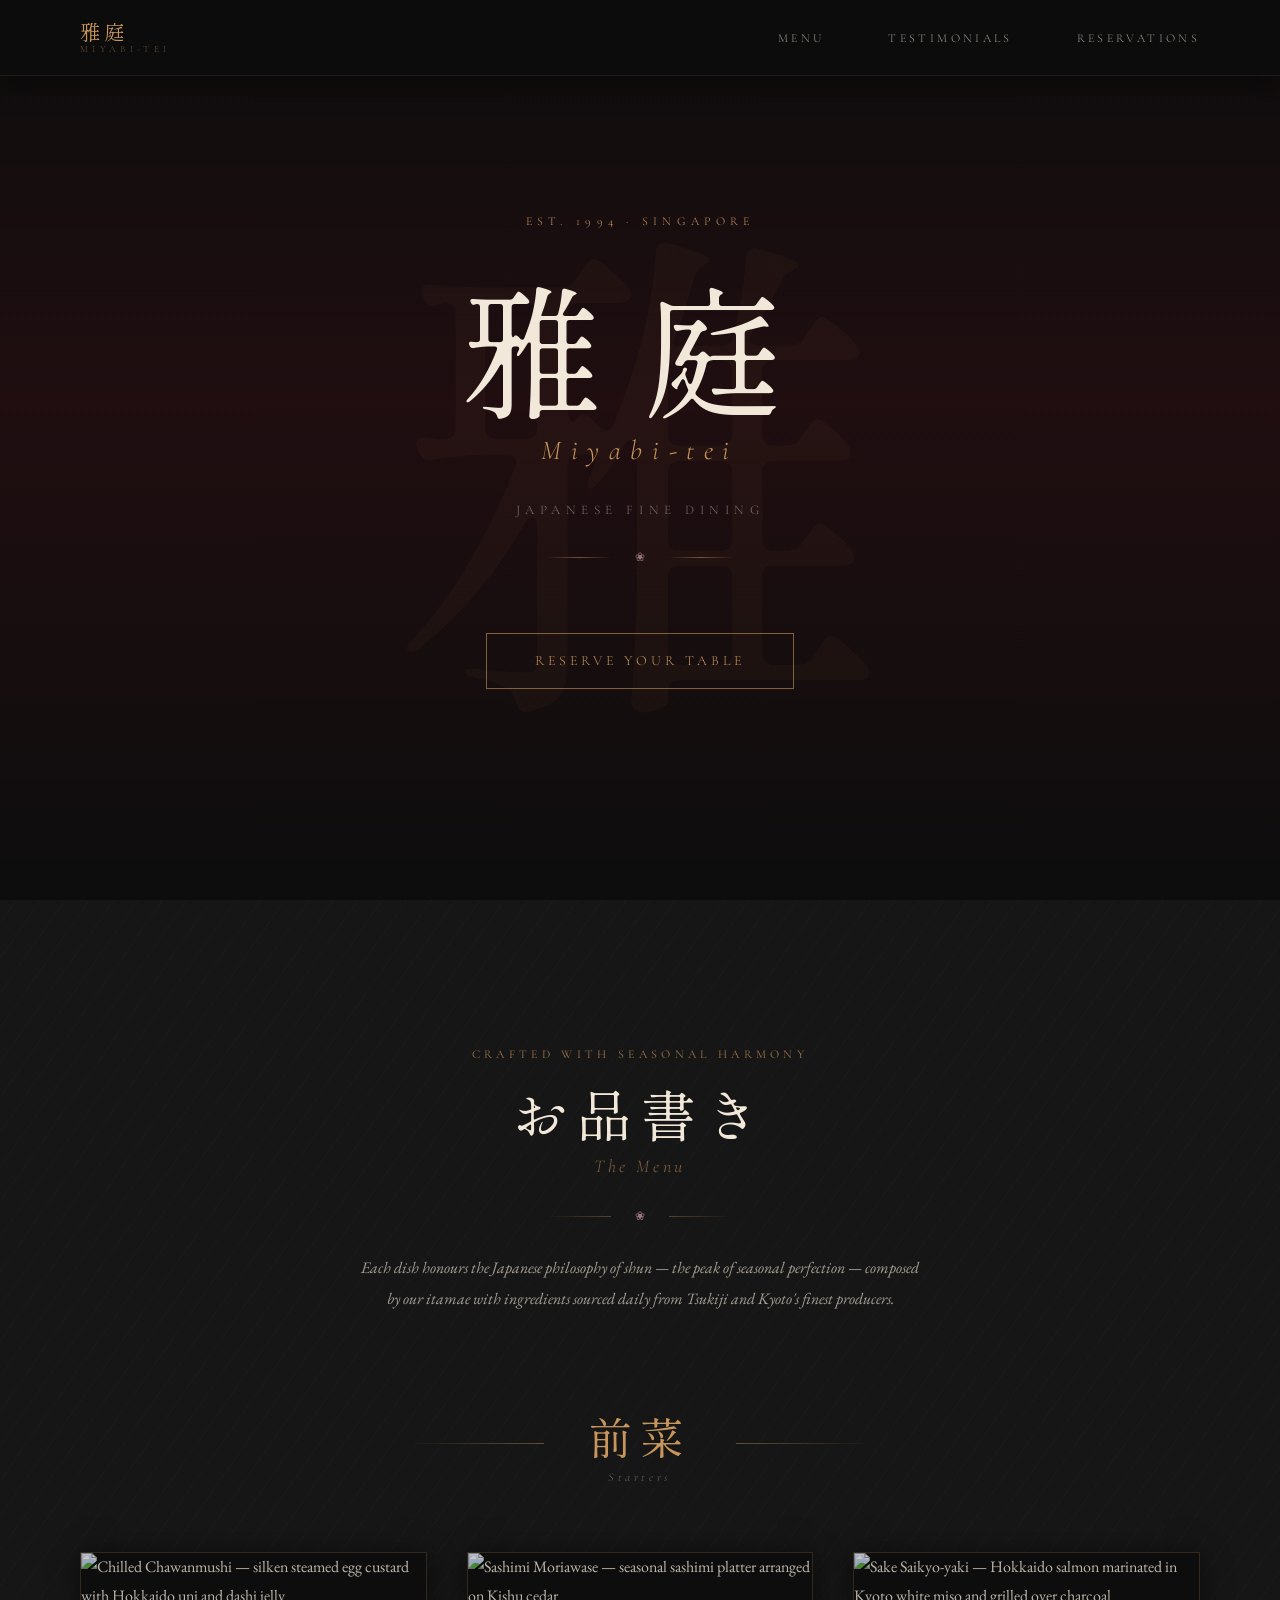
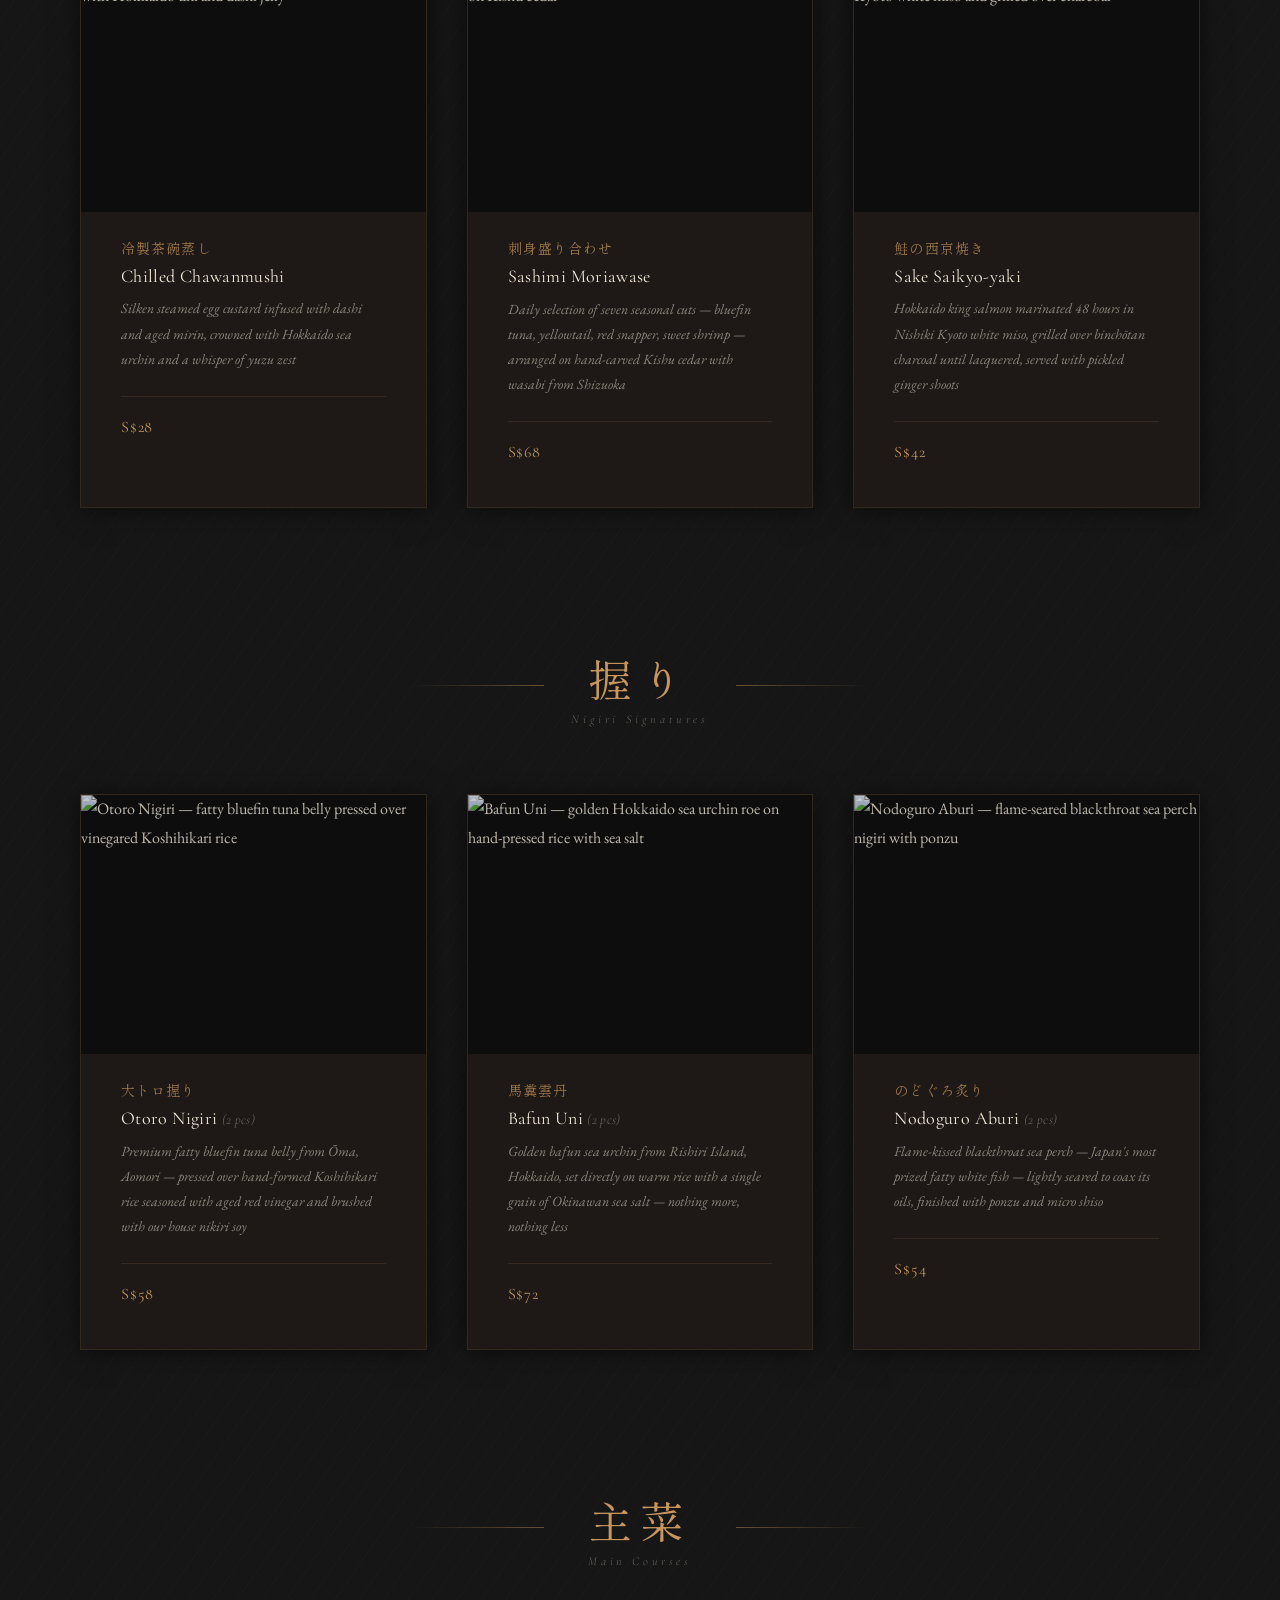
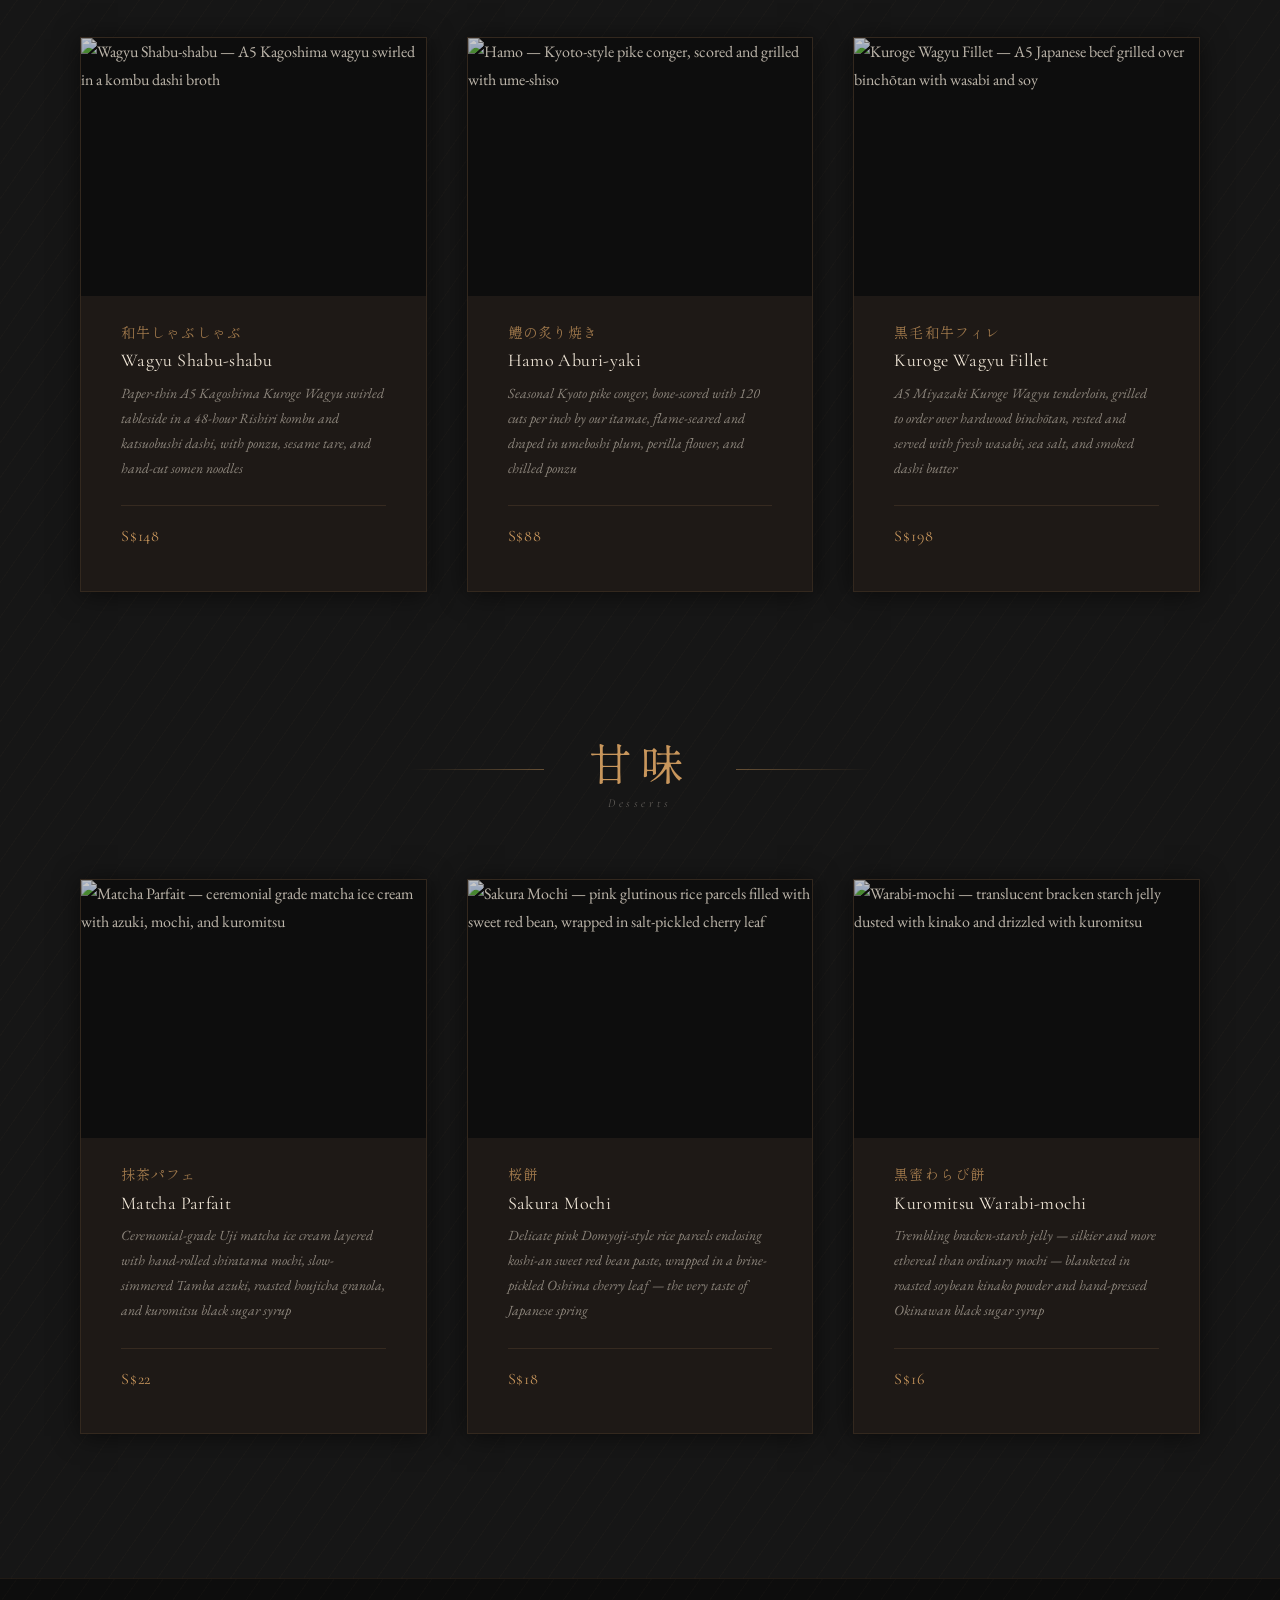
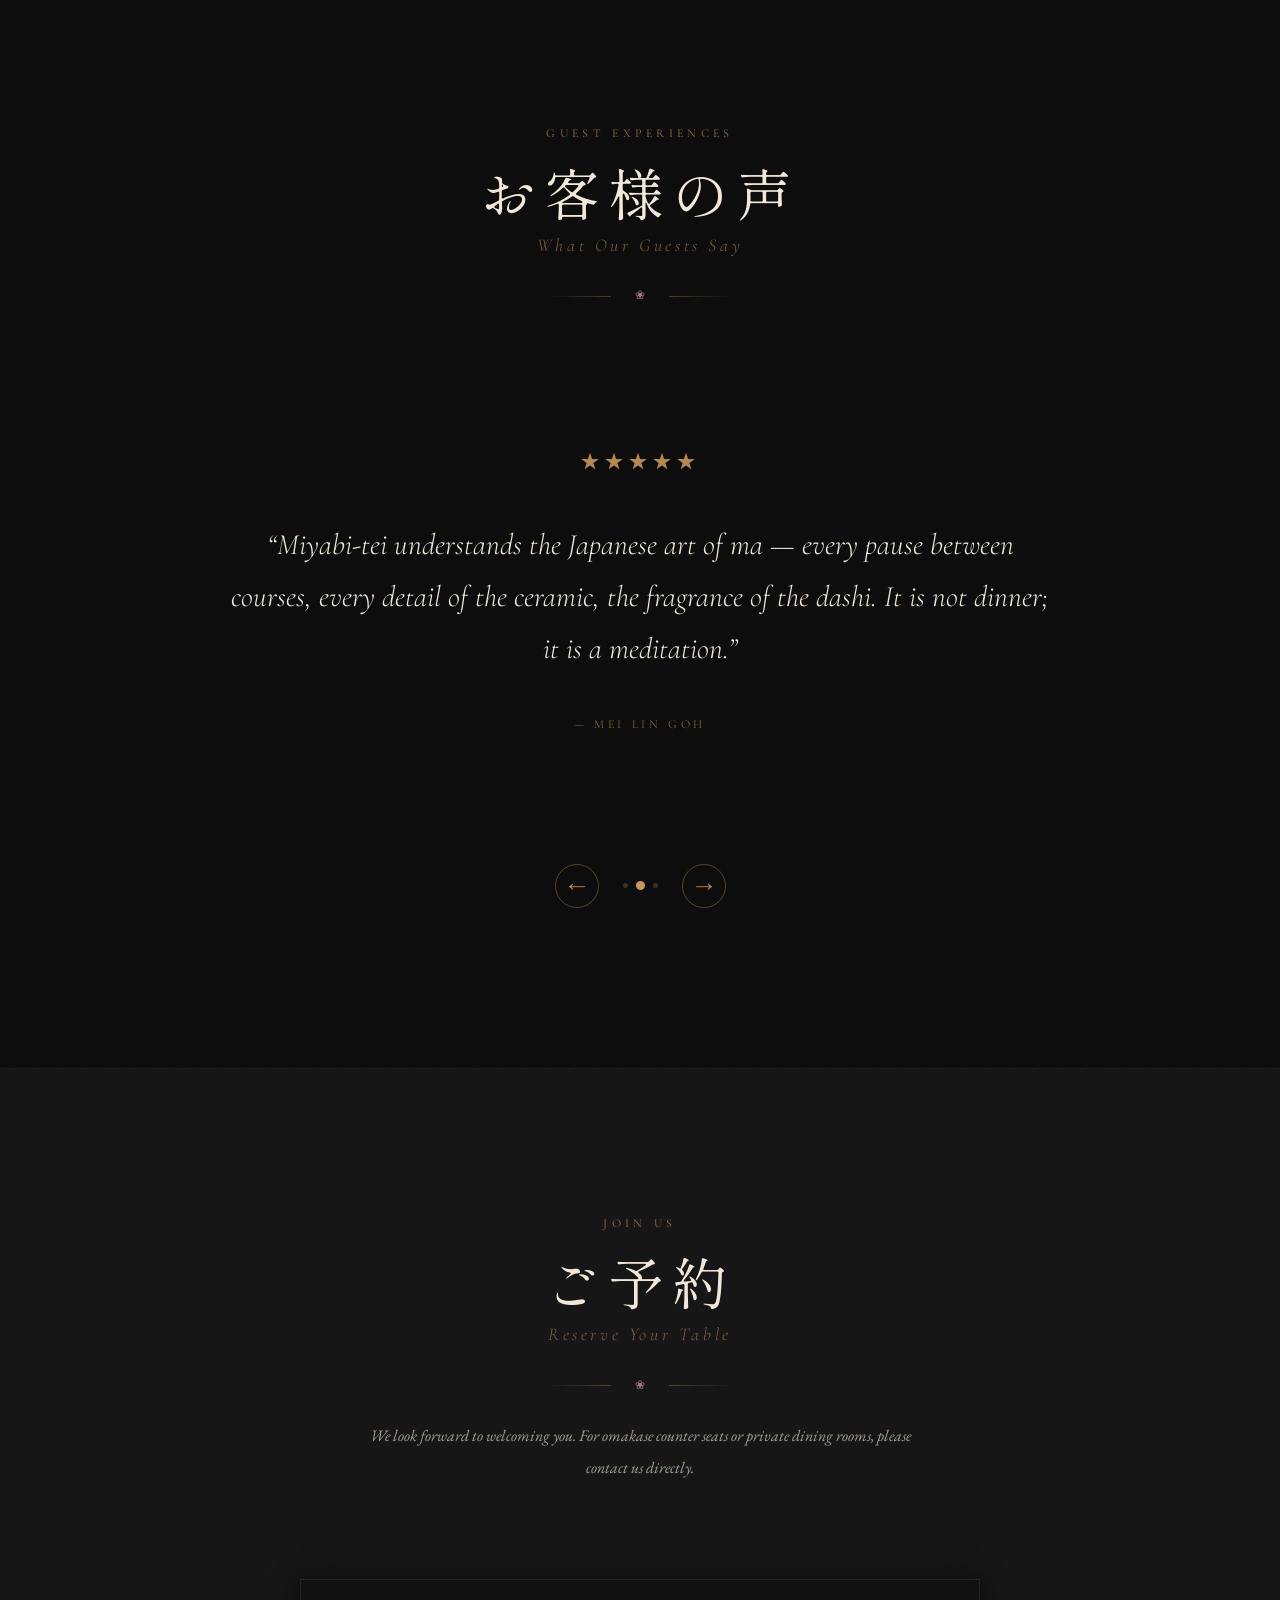
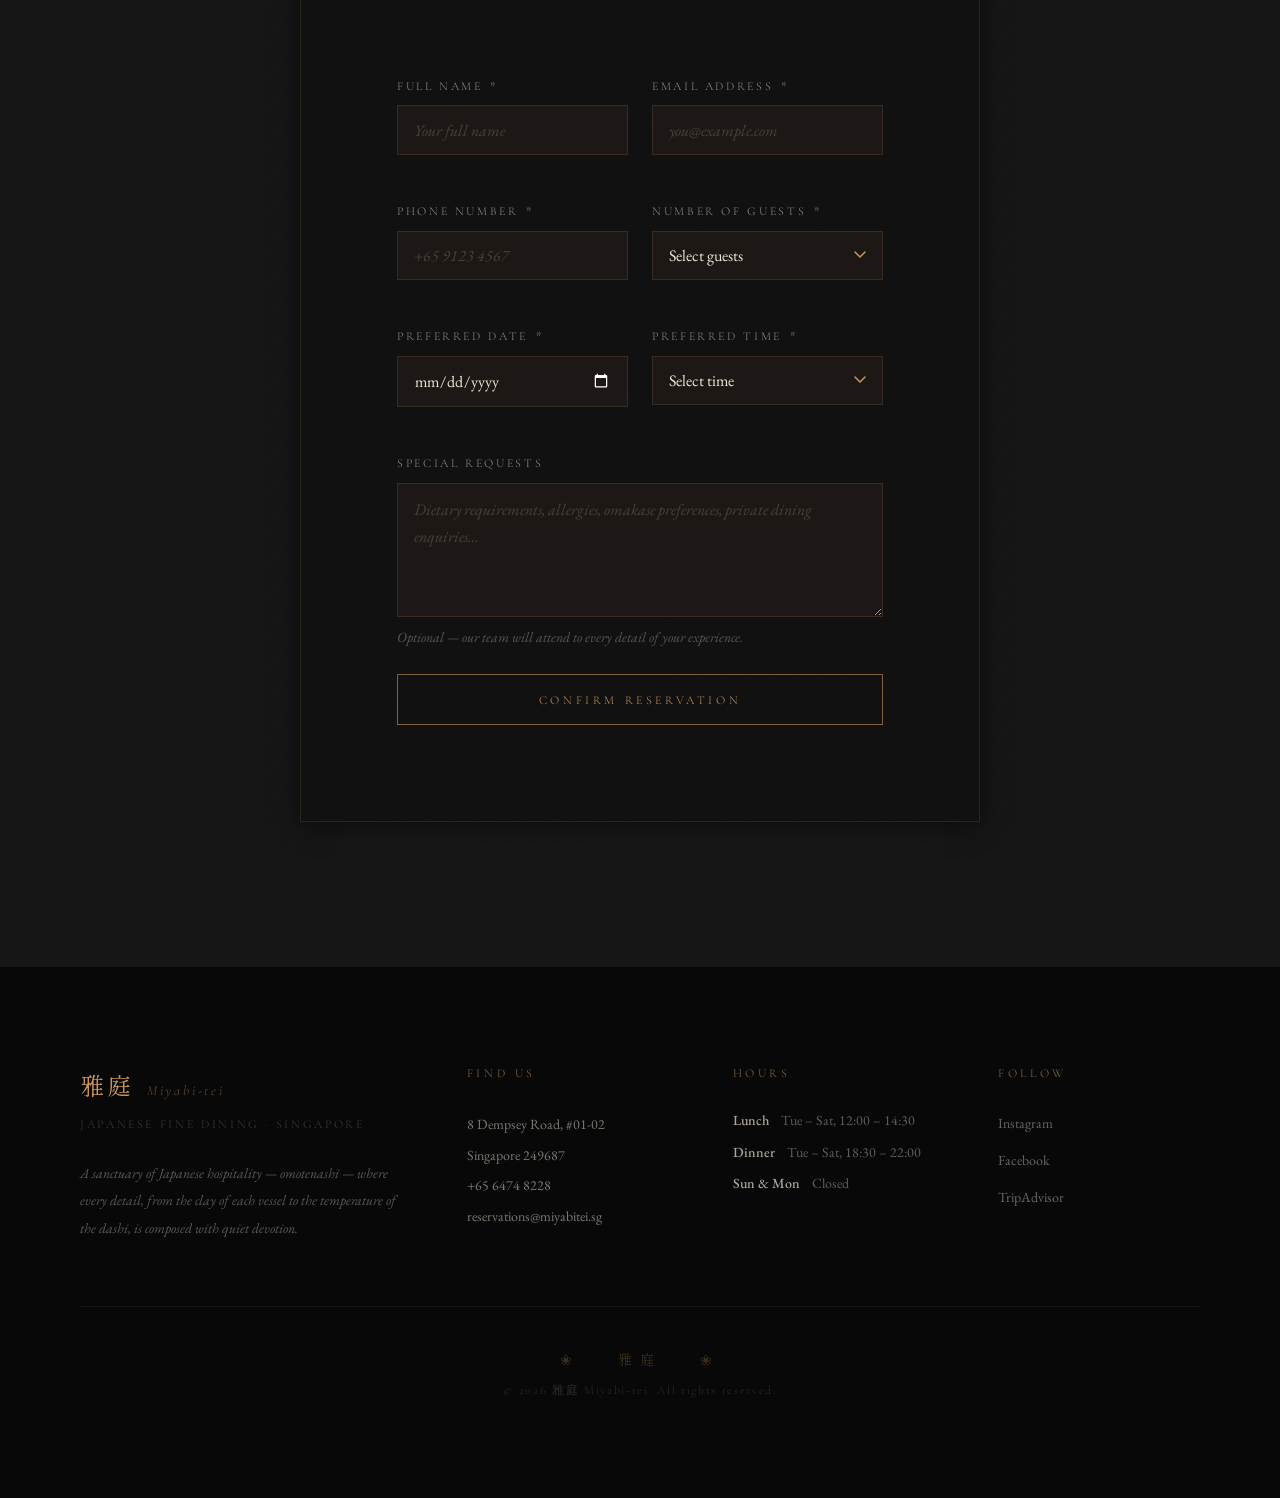
==== commit 67d419f3: "Redesign site as 雅庭 Miyabi-tei Japanese fine dining Complete rebrand: sumi ink palette, Shippori Min" ====
--- a/index.html
+++ b/index.html
@@ -1,14 +1,14 @@
 <!DOCTYPE html>
-<html lang="zh-Hant-SG">
+<html lang="ja">
 <head>
   <meta charset="UTF-8" />
   <meta name="viewport" content="width=device-width, initial-scale=1.0" />
-  <meta name="description" content="龍廷 Long Ting — Imperial Chinese fine dining in Singapore. Reserve your table for an unforgettable journey through dynastic culinary heritage." />
-  <title>龍廷 Long Ting | Imperial Chinese Fine Dining · Singapore</title>
+  <meta name="description" content="雅庭 Miyabi-tei — Japanese fine dining in Singapore. Reserve your table for an omakase journey through Japan's culinary heritage." />
+  <title>雅庭 Miyabi-tei | Japanese Fine Dining · Singapore</title>
 
   <link rel="preconnect" href="https://fonts.googleapis.com" />
   <link rel="preconnect" href="https://fonts.gstatic.com" crossorigin />
-  <link href="https://fonts.googleapis.com/css2?family=Noto+Serif+SC:wght@300;400;600&family=Ma+Shan+Zheng&family=Cinzel:wght@400;500;600&family=EB+Garamond:ital,wght@0,400;0,500;1,400;1,500&display=swap" rel="stylesheet" />
+  <link href="https://fonts.googleapis.com/css2?family=Shippori+Mincho+B1:wght@400;500;600&family=Cormorant+Garamond:ital,wght@0,300;0,400;0,500;1,300;1,400;1,500&family=EB+Garamond:ital,wght@0,400;0,500;1,400;1,500&display=swap" rel="stylesheet" />
 
   <link rel="stylesheet" href="styles.css" />
 </head>
@@ -21,9 +21,9 @@
   ====================================================== -->
   <header class="site-header" role="banner">
     <nav class="nav" aria-label="Main navigation">
-      <a class="nav__logo" href="#hero" aria-label="龍廷 Long Ting — return to top">
-        <span class="nav__logo-zh">龍廷</span>
-        <span class="nav__logo-en">Long Ting</span>
+      <a class="nav__logo" href="#hero" aria-label="雅庭 Miyabi-tei — return to top">
+        <span class="nav__logo-jp">雅庭</span>
+        <span class="nav__logo-en">Miyabi-tei</span>
       </a>
 
       <button
@@ -50,27 +50,30 @@
     <!-- ======================================================
          HERO
     ====================================================== -->
-    <section id="hero" class="hero" aria-label="Welcome to Long Ting">
+    <section id="hero" class="hero" aria-label="Welcome to Miyabi-tei">
       <div class="hero__overlay" aria-hidden="true"></div>
-      <div class="hero__lattice" aria-hidden="true"></div>
-      <div class="hero__char" aria-hidden="true">龍</div>
+      <div class="hero__char" aria-hidden="true">雅</div>
+      <div class="hero__petals" aria-hidden="true">
+        <div class="petal petal-1"></div>
+        <div class="petal petal-2"></div>
+        <div class="petal petal-3"></div>
+        <div class="petal petal-4"></div>
+        <div class="petal petal-5"></div>
+        <div class="petal petal-6"></div>
+      </div>
       <div class="hero__content">
-        <p class="hero__eyebrow">Est. 1988 &middot; Singapore</p>
+        <p class="hero__eyebrow">Est. 1994 &middot; Singapore</p>
         <div class="hero__title-wrap">
-          <h1 class="hero__title-zh">龍廷</h1>
-          <p class="hero__title-en">Long Ting</p>
-        </div>
-        <p class="hero__tagline">Imperial Chinese Fine Dining</p>
+          <h1 class="hero__title-jp">雅庭</h1>
+          <p class="hero__title-en">Miyabi-tei</p>
+        </div>
+        <p class="hero__tagline">Japanese Fine Dining</p>
         <div class="hero__ornament" aria-hidden="true">
           <span class="hero__ornament-line"></span>
-          <span>❀</span>
+          <span class="hero__ornament-blossom">❀</span>
           <span class="hero__ornament-line"></span>
         </div>
         <a href="#reservations" class="btn btn--primary">Reserve Your Table</a>
-      </div>
-      <div class="hero__lanterns" aria-hidden="true">
-        <div class="lantern lantern--left"></div>
-        <div class="lantern lantern--right"></div>
       </div>
     </section>
 
@@ -81,266 +84,266 @@
       <div class="container">
 
         <div class="section-header fade-in">
-          <p class="section-eyebrow">Curated with Imperial Grace</p>
-          <h2 id="menu-heading" class="section-title">御膳菜單</h2>
-          <p class="section-title-sub">The Imperial Menu</p>
+          <p class="section-eyebrow">Crafted with Seasonal Harmony</p>
+          <h2 id="menu-heading" class="section-title">お品書き</h2>
+          <p class="section-title-sub">The Menu</p>
           <div class="section-divider" aria-hidden="true"><span>❀</span></div>
-          <p class="section-intro">Each dish honours centuries of dynastic culinary tradition, elevated through the hands of our master chefs trained in the great kitchens of Beijing, Guangzhou, and Chengdu.</p>
-        </div>
-
-        <!-- 冷盤 Cold Starters -->
+          <p class="section-intro">Each dish honours the Japanese philosophy of <em>shun</em> — the peak of seasonal perfection — composed by our itamae with ingredients sourced daily from Tsukiji and Kyoto's finest producers.</p>
+        </div>
+
+        <!-- 前菜 Starters -->
         <div class="menu-category fade-in">
           <h3 class="menu-category__title">
-            <span class="menu-category__zh">冷盤</span>
-            <span class="menu-category__en">Cold Starters</span>
+            <span class="menu-category__jp">前菜</span>
+            <span class="menu-category__en">Starters</span>
           </h3>
           <div class="menu-grid">
 
-            <article class="menu-card" aria-label="Zhenjiang Crystal Pork Terrine">
-              <div class="menu-card__img-wrap">
-                <img
-                  src="https://images.unsplash.com/photo-1563379091339-03b21ab4a4f8?w=600&q=80"
-                  alt="Zhenjiang Crystal Pork Terrine — slow-pressed pork knuckle set in spiced aspic"
-                  loading="lazy"
-                  width="600"
-                  height="450"
-                />
-              </div>
-              <div class="menu-card__body">
-                <p class="menu-card__zh">鎮江肴肉</p>
-                <h4 class="menu-card__name">Zhenjiang Crystal Pork Terrine</h4>
-                <p class="menu-card__desc">Slow-pressed pork knuckle set in spiced Zhenjiang vinegar aspic, served with ginger julienne and aged black vinegar</p>
+            <article class="menu-card" aria-label="Chilled Chawanmushi">
+              <div class="menu-card__img-wrap">
+                <img
+                  src="https://images.unsplash.com/photo-1617196034183-421b4040ed20?w=600&q=80"
+                  alt="Chilled Chawanmushi — silken steamed egg custard with Hokkaido uni and dashi jelly"
+                  loading="lazy"
+                  width="600"
+                  height="450"
+                />
+              </div>
+              <div class="menu-card__body">
+                <p class="menu-card__jp">冷製茶碗蒸し</p>
+                <h4 class="menu-card__name">Chilled Chawanmushi</h4>
+                <p class="menu-card__desc">Silken steamed egg custard infused with dashi and aged mirin, crowned with Hokkaido sea urchin and a whisper of yuzu zest</p>
                 <p class="menu-card__price">S$28</p>
               </div>
             </article>
 
-            <article class="menu-card" aria-label="Husband and Wife Beef Slices">
-              <div class="menu-card__img-wrap">
-                <img
-                  src="https://images.unsplash.com/photo-1569050467447-ce54b3bbc37d?w=600&q=80"
-                  alt="Husband and Wife Beef Slices — thinly sliced beef and tendon in Sichuan chilli oil"
-                  loading="lazy"
-                  width="600"
-                  height="450"
-                />
-              </div>
-              <div class="menu-card__body">
-                <p class="menu-card__zh">夫妻肺片</p>
-                <h4 class="menu-card__name">Husband &amp; Wife Beef Slices</h4>
-                <p class="menu-card__desc">Heritage Sichuan preparation of thinly sliced beef, tendon, and tripe dressed in signature chilli oil and flowering Sichuan peppercorn</p>
-                <p class="menu-card__price">S$32</p>
-              </div>
-            </article>
-
-            <article class="menu-card" aria-label="Garlic-Dressed Pork Belly">
-              <div class="menu-card__img-wrap">
-                <img
-                  src="https://images.unsplash.com/photo-1582878826629-29b7ad1cdc43?w=600&q=80"
-                  alt="Garlic-Dressed Pork Belly — white-cooked pork belly with garlic sesame dressing"
-                  loading="lazy"
-                  width="600"
-                  height="450"
-                />
-              </div>
-              <div class="menu-card__body">
-                <p class="menu-card__zh">蒜泥白肉</p>
-                <h4 class="menu-card__name">Garlic-Dressed Pork Belly</h4>
-                <p class="menu-card__desc">Silky white-cooked Berkshire pork belly, draped in house-made garlic paste with aged soy, chilli oil, and toasted sesame</p>
-                <p class="menu-card__price">S$26</p>
-              </div>
-            </article>
-
-          </div>
-        </div>
-
-        <!-- 點心 Dim Sum -->
+            <article class="menu-card" aria-label="Sashimi Moriawase">
+              <div class="menu-card__img-wrap">
+                <img
+                  src="https://images.unsplash.com/photo-1579871494447-9811cf80d66c?w=600&q=80"
+                  alt="Sashimi Moriawase — seasonal sashimi platter arranged on Kishu cedar"
+                  loading="lazy"
+                  width="600"
+                  height="450"
+                />
+              </div>
+              <div class="menu-card__body">
+                <p class="menu-card__jp">刺身盛り合わせ</p>
+                <h4 class="menu-card__name">Sashimi Moriawase</h4>
+                <p class="menu-card__desc">Daily selection of seven seasonal cuts — bluefin tuna, yellowtail, red snapper, sweet shrimp — arranged on hand-carved Kishu cedar with wasabi from Shizuoka</p>
+                <p class="menu-card__price">S$68</p>
+              </div>
+            </article>
+
+            <article class="menu-card" aria-label="Sake Saikyo-yaki">
+              <div class="menu-card__img-wrap">
+                <img
+                  src="https://images.unsplash.com/photo-1512058564366-18510be2db19?w=600&q=80"
+                  alt="Sake Saikyo-yaki — Hokkaido salmon marinated in Kyoto white miso and grilled over charcoal"
+                  loading="lazy"
+                  width="600"
+                  height="450"
+                />
+              </div>
+              <div class="menu-card__body">
+                <p class="menu-card__jp">鮭の西京焼き</p>
+                <h4 class="menu-card__name">Sake Saikyo-yaki</h4>
+                <p class="menu-card__desc">Hokkaido king salmon marinated 48 hours in Nishiki Kyoto white miso, grilled over binchōtan charcoal until lacquered, served with pickled ginger shoots</p>
+                <p class="menu-card__price">S$42</p>
+              </div>
+            </article>
+
+          </div>
+        </div>
+
+        <!-- 握り Nigiri -->
         <div class="menu-category fade-in">
           <h3 class="menu-category__title">
-            <span class="menu-category__zh">點心</span>
-            <span class="menu-category__en">Dim Sum Signatures</span>
+            <span class="menu-category__jp">握り</span>
+            <span class="menu-category__en">Nigiri Signatures</span>
           </h3>
           <div class="menu-grid">
 
-            <article class="menu-card" aria-label="Crab Roe Xiaolongbao">
-              <div class="menu-card__img-wrap">
-                <img
-                  src="https://images.unsplash.com/photo-1496116218417-1a781b1c416c?w=600&q=80"
-                  alt="Crab Roe Xiaolongbao — delicate steamed soup dumplings with hairy crab roe"
-                  loading="lazy"
-                  width="600"
-                  height="450"
-                />
-              </div>
-              <div class="menu-card__body">
-                <p class="menu-card__zh">蟹黃小籠包</p>
-                <h4 class="menu-card__name">Crab Roe Xiaolongbao <span class="menu-card__count">(6 pcs)</span></h4>
-                <p class="menu-card__desc">Hand-pleated soup dumplings bursting with hairy crab roe, Jinhua ham, and slow-simmered pork broth sealed in gossamer-thin skin</p>
-                <p class="menu-card__price">S$36</p>
-              </div>
-            </article>
-
-            <article class="menu-card" aria-label="King Prawn Har Gow">
-              <div class="menu-card__img-wrap">
-                <img
-                  src="https://images.unsplash.com/photo-1563245372-f21724e3856d?w=600&q=80"
-                  alt="King Prawn Har Gow — translucent steamed prawn dumplings with a crystalline skin"
-                  loading="lazy"
-                  width="600"
-                  height="450"
-                />
-              </div>
-              <div class="menu-card__body">
-                <p class="menu-card__zh">蝦餃皇</p>
-                <h4 class="menu-card__name">King Prawn Har Gow <span class="menu-card__count">(4 pcs)</span></h4>
-                <p class="menu-card__desc">Whole wild-caught tiger prawns wrapped in a luminous 22-pleat wheat starch skin, steamed to order in our bamboo baskets</p>
-                <p class="menu-card__price">S$28</p>
-              </div>
-            </article>
-
-            <article class="menu-card" aria-label="Honey BBQ Pork Pastry">
-              <div class="menu-card__img-wrap">
-                <img
-                  src="https://images.unsplash.com/photo-1607301405390-d831c242f59b?w=600&q=80"
-                  alt="Honey BBQ Pork Pastry — flaky golden char siu puffs with a lacquered honey glaze"
-                  loading="lazy"
-                  width="600"
-                  height="450"
-                />
-              </div>
-              <div class="menu-card__body">
-                <p class="menu-card__zh">叉燒酥</p>
-                <h4 class="menu-card__name">Honey BBQ Pork Pastry <span class="menu-card__count">(3 pcs)</span></h4>
-                <p class="menu-card__desc">Airy honeycomb-laminated pastry encasing slow-roasted ibérico char siu glazed with aged honey and osmanthus blossom</p>
-                <p class="menu-card__price">S$22</p>
-              </div>
-            </article>
-
-          </div>
-        </div>
-
-        <!-- 主菜 Main Courses -->
+            <article class="menu-card" aria-label="Otoro Nigiri">
+              <div class="menu-card__img-wrap">
+                <img
+                  src="https://images.unsplash.com/photo-1562802378-063ec186a863?w=600&q=80"
+                  alt="Otoro Nigiri — fatty bluefin tuna belly pressed over vinegared Koshihikari rice"
+                  loading="lazy"
+                  width="600"
+                  height="450"
+                />
+              </div>
+              <div class="menu-card__body">
+                <p class="menu-card__jp">大トロ握り</p>
+                <h4 class="menu-card__name">Otoro Nigiri <span class="menu-card__count">(2 pcs)</span></h4>
+                <p class="menu-card__desc">Premium fatty bluefin tuna belly from Ōma, Aomori — pressed over hand-formed Koshihikari rice seasoned with aged red vinegar and brushed with our house nikiri soy</p>
+                <p class="menu-card__price">S$58</p>
+              </div>
+            </article>
+
+            <article class="menu-card" aria-label="Bafun Uni">
+              <div class="menu-card__img-wrap">
+                <img
+                  src="https://images.unsplash.com/photo-1580822184713-fc5400e7fe10?w=600&q=80"
+                  alt="Bafun Uni — golden Hokkaido sea urchin roe on hand-pressed rice with sea salt"
+                  loading="lazy"
+                  width="600"
+                  height="450"
+                />
+              </div>
+              <div class="menu-card__body">
+                <p class="menu-card__jp">馬糞雲丹</p>
+                <h4 class="menu-card__name">Bafun Uni <span class="menu-card__count">(2 pcs)</span></h4>
+                <p class="menu-card__desc">Golden bafun sea urchin from Rishiri Island, Hokkaido, set directly on warm rice with a single grain of Okinawan sea salt — nothing more, nothing less</p>
+                <p class="menu-card__price">S$72</p>
+              </div>
+            </article>
+
+            <article class="menu-card" aria-label="Nodoguro Aburi">
+              <div class="menu-card__img-wrap">
+                <img
+                  src="https://images.unsplash.com/photo-1553621042-f6e147245754?w=600&q=80"
+                  alt="Nodoguro Aburi — flame-seared blackthroat sea perch nigiri with ponzu"
+                  loading="lazy"
+                  width="600"
+                  height="450"
+                />
+              </div>
+              <div class="menu-card__body">
+                <p class="menu-card__jp">のどぐろ炙り</p>
+                <h4 class="menu-card__name">Nodoguro Aburi <span class="menu-card__count">(2 pcs)</span></h4>
+                <p class="menu-card__desc">Flame-kissed blackthroat sea perch — Japan's most prized fatty white fish — lightly seared to coax its oils, finished with ponzu and micro shiso</p>
+                <p class="menu-card__price">S$54</p>
+              </div>
+            </article>
+
+          </div>
+        </div>
+
+        <!-- 主菜 Mains -->
         <div class="menu-category fade-in">
           <h3 class="menu-category__title">
-            <span class="menu-category__zh">主菜</span>
+            <span class="menu-category__jp">主菜</span>
             <span class="menu-category__en">Main Courses</span>
           </h3>
           <div class="menu-grid">
 
-            <article class="menu-card" aria-label="Peking Duck">
+            <article class="menu-card" aria-label="Wagyu Shabu-shabu">
+              <div class="menu-card__img-wrap">
+                <img
+                  src="https://images.unsplash.com/photo-1585032226651-759b368d7246?w=600&q=80"
+                  alt="Wagyu Shabu-shabu — A5 Kagoshima wagyu swirled in a kombu dashi broth"
+                  loading="lazy"
+                  width="600"
+                  height="450"
+                />
+              </div>
+              <div class="menu-card__body">
+                <p class="menu-card__jp">和牛しゃぶしゃぶ</p>
+                <h4 class="menu-card__name">Wagyu Shabu-shabu</h4>
+                <p class="menu-card__desc">Paper-thin A5 Kagoshima Kuroge Wagyu swirled tableside in a 48-hour Rishiri kombu and katsuobushi dashi, with ponzu, sesame tare, and hand-cut somen noodles</p>
+                <p class="menu-card__price">S$148</p>
+              </div>
+            </article>
+
+            <article class="menu-card" aria-label="Hamo Aburi-yaki">
+              <div class="menu-card__img-wrap">
+                <img
+                  src="https://images.unsplash.com/photo-1569050467447-ce54b3bbc37d?w=600&q=80"
+                  alt="Hamo — Kyoto-style pike conger, scored and grilled with ume-shiso"
+                  loading="lazy"
+                  width="600"
+                  height="450"
+                />
+              </div>
+              <div class="menu-card__body">
+                <p class="menu-card__jp">鱧の炙り焼き</p>
+                <h4 class="menu-card__name">Hamo Aburi-yaki</h4>
+                <p class="menu-card__desc">Seasonal Kyoto pike conger, bone-scored with 120 cuts per inch by our itamae, flame-seared and draped in umeboshi plum, perilla flower, and chilled ponzu</p>
+                <p class="menu-card__price">S$88</p>
+              </div>
+            </article>
+
+            <article class="menu-card" aria-label="Kuroge Wagyu Fillet">
               <div class="menu-card__img-wrap">
                 <img
                   src="https://images.unsplash.com/photo-1565557623262-b51c2513a641?w=600&q=80"
-                  alt="Peking Duck — lacquered whole duck carved tableside with crisp mahogany skin"
-                  loading="lazy"
-                  width="600"
-                  height="450"
-                />
-              </div>
-              <div class="menu-card__body">
-                <p class="menu-card__zh">北京烤鴨</p>
-                <h4 class="menu-card__name">Peking Duck <span class="menu-card__count">(whole, two services)</span></h4>
-                <p class="menu-card__desc">Imperial-breed duck air-dried 48 hours, roasted in a fruitwood oven. First service: shatteringly crisp skin with hoisin. Second service: duck consommé with hand-torn noodles</p>
-                <p class="menu-card__price">S$188</p>
-              </div>
-            </article>
-
-            <article class="menu-card" aria-label="Steamed Garoupa">
-              <div class="menu-card__img-wrap">
-                <img
-                  src="https://images.unsplash.com/photo-1512058564366-18510be2db19?w=600&q=80"
-                  alt="Steamed Garoupa — live coral garoupa steamed with ginger and superior soy"
-                  loading="lazy"
-                  width="600"
-                  height="450"
-                />
-              </div>
-              <div class="menu-card__body">
-                <p class="menu-card__zh">清蒸石斑魚</p>
-                <h4 class="menu-card__name">Steamed Garoupa with Superior Soy</h4>
-                <p class="menu-card__desc">Live coral garoupa steamed for precisely seven minutes over ginger and aged Shaoxing wine, finished with sizzling superior soy and spring onion oil</p>
-                <p class="menu-card__price">市價 · Market Price</p>
-              </div>
-            </article>
-
-            <article class="menu-card" aria-label="Silken Tofu with Sichuan Spiced Minced Beef">
-              <div class="menu-card__img-wrap">
-                <img
-                  src="https://images.unsplash.com/photo-1585032226651-759b368d7246?w=600&q=80"
-                  alt="Mapo Tofu — silken tofu in a fiery Sichuan doubanjiang sauce with wagyu minced beef"
-                  loading="lazy"
-                  width="600"
-                  height="450"
-                />
-              </div>
-              <div class="menu-card__body">
-                <p class="menu-card__zh">麻婆豆腐</p>
-                <h4 class="menu-card__name">Silken Tofu · Sichuan Spiced Wagyu</h4>
-                <p class="menu-card__desc">Japanese silken tofu braised in our 30-year-old doubanjiang sauce with wagyu minced beef, aged Pixian chilli bean paste, and Sichuan peppercorn oil</p>
-                <p class="menu-card__price">S$38</p>
-              </div>
-            </article>
-
-          </div>
-        </div>
-
-        <!-- 甜品 Desserts -->
+                  alt="Kuroge Wagyu Fillet — A5 Japanese beef grilled over binchōtan with wasabi and soy"
+                  loading="lazy"
+                  width="600"
+                  height="450"
+                />
+              </div>
+              <div class="menu-card__body">
+                <p class="menu-card__jp">黒毛和牛フィレ</p>
+                <h4 class="menu-card__name">Kuroge Wagyu Fillet</h4>
+                <p class="menu-card__desc">A5 Miyazaki Kuroge Wagyu tenderloin, grilled to order over hardwood binchōtan, rested and served with fresh wasabi, sea salt, and smoked dashi butter</p>
+                <p class="menu-card__price">S$198</p>
+              </div>
+            </article>
+
+          </div>
+        </div>
+
+        <!-- 甘味 Desserts -->
         <div class="menu-category fade-in">
           <h3 class="menu-category__title">
-            <span class="menu-category__zh">甜品</span>
+            <span class="menu-category__jp">甘味</span>
             <span class="menu-category__en">Desserts</span>
           </h3>
           <div class="menu-grid">
 
-            <article class="menu-card" aria-label="Mango Pancake with Fresh Cream">
-              <div class="menu-card__img-wrap">
-                <img
-                  src="https://images.unsplash.com/photo-1556742049-0cfed4f6a45d?w=600&q=80"
-                  alt="Mango Pancake — delicate crepe parcels filled with Alphonso mango and Hokkaido cream"
-                  loading="lazy"
-                  width="600"
-                  height="450"
-                />
-              </div>
-              <div class="menu-card__body">
-                <p class="menu-card__zh">芒果班戟</p>
-                <h4 class="menu-card__name">Mango Pancake with Fresh Cream</h4>
-                <p class="menu-card__desc">Tissue-thin crêpe encasing whole Alphonso mango batons and Hokkaido double cream, dusted with edible gold leaf and butterfly pea flower</p>
+            <article class="menu-card" aria-label="Matcha Parfait">
+              <div class="menu-card__img-wrap">
+                <img
+                  src="https://images.unsplash.com/photo-1535591273668-578e31182c4f?w=600&q=80"
+                  alt="Matcha Parfait — ceremonial grade matcha ice cream with azuki, mochi, and kuromitsu"
+                  loading="lazy"
+                  width="600"
+                  height="450"
+                />
+              </div>
+              <div class="menu-card__body">
+                <p class="menu-card__jp">抹茶パフェ</p>
+                <h4 class="menu-card__name">Matcha Parfait</h4>
+                <p class="menu-card__desc">Ceremonial-grade Uji matcha ice cream layered with hand-rolled shiratama mochi, slow-simmered Tamba azuki, roasted houjicha granola, and kuromitsu black sugar syrup</p>
+                <p class="menu-card__price">S$22</p>
+              </div>
+            </article>
+
+            <article class="menu-card" aria-label="Sakura Mochi">
+              <div class="menu-card__img-wrap">
+                <img
+                  src="https://images.unsplash.com/photo-1563245372-f21724e3856d?w=600&q=80"
+                  alt="Sakura Mochi — pink glutinous rice parcels filled with sweet red bean, wrapped in salt-pickled cherry leaf"
+                  loading="lazy"
+                  width="600"
+                  height="450"
+                />
+              </div>
+              <div class="menu-card__body">
+                <p class="menu-card__jp">桜餅</p>
+                <h4 class="menu-card__name">Sakura Mochi</h4>
+                <p class="menu-card__desc">Delicate pink Domyoji-style rice parcels enclosing koshi-an sweet red bean paste, wrapped in a brine-pickled Oshima cherry leaf — the very taste of Japanese spring</p>
                 <p class="menu-card__price">S$18</p>
               </div>
             </article>
 
-            <article class="menu-card" aria-label="Osmanthus Glutinous Rice Balls">
-              <div class="menu-card__img-wrap">
-                <img
-                  src="https://images.unsplash.com/photo-1563245372-f21724e3856d?w=600&q=80"
-                  alt="Osmanthus Rice Balls — soft glutinous dumplings in warm osmanthus flower broth"
-                  loading="lazy"
-                  width="600"
-                  height="450"
-                />
-              </div>
-              <div class="menu-card__body">
-                <p class="menu-card__zh">桂花湯圓</p>
-                <h4 class="menu-card__name">Osmanthus Glutinous Rice Balls</h4>
-                <p class="menu-card__desc">Hand-rolled rice balls filled with black sesame paste, served in a fragrant osmanthus blossom and aged Shaoxing wine broth</p>
-                <p class="menu-card__price">S$16</p>
-              </div>
-            </article>
-
-            <article class="menu-card" aria-label="Mango Pomelo Sago">
-              <div class="menu-card__img-wrap">
-                <img
-                  src="https://images.unsplash.com/photo-1496116218417-1a781b1c416c?w=600&q=80"
-                  alt="Mango Pomelo Sago — chilled mango cream with pomelo pearls and sago"
-                  loading="lazy"
-                  width="600"
-                  height="450"
-                />
-              </div>
-              <div class="menu-card__body">
-                <p class="menu-card__zh">楊枝甘露</p>
-                <h4 class="menu-card__name">Mango Pomelo Sago</h4>
-                <p class="menu-card__desc">Chilled Alphonso mango cream with freshwater sago pearls, hand-segmented Thai pomelo, and condensed coconut milk — a Hong Kong classic perfected</p>
+            <article class="menu-card" aria-label="Kuromitsu Warabi-mochi">
+              <div class="menu-card__img-wrap">
+                <img
+                  src="https://images.unsplash.com/photo-1607301405390-d831c242f59b?w=600&q=80"
+                  alt="Warabi-mochi — translucent bracken starch jelly dusted with kinako and drizzled with kuromitsu"
+                  loading="lazy"
+                  width="600"
+                  height="450"
+                />
+              </div>
+              <div class="menu-card__body">
+                <p class="menu-card__jp">黒蜜わらび餅</p>
+                <h4 class="menu-card__name">Kuromitsu Warabi-mochi</h4>
+                <p class="menu-card__desc">Trembling bracken-starch jelly — silkier and more ethereal than ordinary mochi — blanketed in roasted soybean kinako powder and hand-pressed Okinawan black sugar syrup</p>
                 <p class="menu-card__price">S$16</p>
               </div>
             </article>
@@ -359,7 +362,7 @@
 
         <div class="section-header fade-in">
           <p class="section-eyebrow">Guest Experiences</p>
-          <h2 id="testimonials-heading" class="section-title">賓客之聲</h2>
+          <h2 id="testimonials-heading" class="section-title">お客様の声</h2>
           <p class="section-title-sub">What Our Guests Say</p>
           <div class="section-divider" aria-hidden="true"><span>❀</span></div>
         </div>
@@ -367,39 +370,39 @@
         <div class="carousel" role="region" aria-label="Guest testimonials">
           <div class="carousel__track" id="carousel-track" aria-live="polite">
 
-            <article class="testimonial-card" aria-label="Testimonial from Wei Ling Chen">
+            <article class="testimonial-card" aria-label="Testimonial from Hiroshi Tanaka">
               <div class="testimonial-card__stars" aria-label="5 out of 5 stars">
                 <span aria-hidden="true">&#9733;&#9733;&#9733;&#9733;&#9733;</span>
               </div>
               <blockquote class="testimonial-card__quote">
-                &ldquo;The Peking Duck carved tableside was a theatre of perfection — mahogany skin shattering like lacquer porcelain, the flesh impossibly tender. Long Ting exists in a category entirely its own.&rdquo;
+                &ldquo;The Otoro melted before it touched my tongue. The itamae&rsquo;s hands shaped each piece of nigiri with the quiet certainty of a master craftsman. I felt, for a moment, that I was back in Ginza.&rdquo;
               </blockquote>
               <footer class="testimonial-card__footer">
-                <p class="testimonial-card__name">&mdash; Wei Ling Chen</p>
+                <p class="testimonial-card__name">&mdash; Hiroshi Tanaka</p>
               </footer>
             </article>
 
-            <article class="testimonial-card" aria-label="Testimonial from Robert Tan">
+            <article class="testimonial-card" aria-label="Testimonial from Mei Lin Goh">
               <div class="testimonial-card__stars" aria-label="5 out of 5 stars">
                 <span aria-hidden="true">&#9733;&#9733;&#9733;&#9733;&#9733;</span>
               </div>
               <blockquote class="testimonial-card__quote">
-                &ldquo;We hosted our company&rsquo;s golden jubilee in the Imperial Private Room. The live garoupa arrived at the table still trembling — a moment of absolute culinary theatre I shall never forget.&rdquo;
+                &ldquo;Miyabi-tei understands the Japanese art of <em>ma</em> — every pause between courses, every detail of the ceramic, the fragrance of the dashi. It is not dinner; it is a meditation.&rdquo;
               </blockquote>
               <footer class="testimonial-card__footer">
-                <p class="testimonial-card__name">&mdash; Robert Tan, CEO</p>
+                <p class="testimonial-card__name">&mdash; Mei Lin Goh</p>
               </footer>
             </article>
 
-            <article class="testimonial-card" aria-label="Testimonial from Priya Ramaswamy">
+            <article class="testimonial-card" aria-label="Testimonial from James Whitfield">
               <div class="testimonial-card__stars" aria-label="5 out of 5 stars">
                 <span aria-hidden="true">&#9733;&#9733;&#9733;&#9733;&#9733;</span>
               </div>
               <blockquote class="testimonial-card__quote">
-                &ldquo;From the moment the aged pu-erh tea ceremony began, we were transported from Singapore to the imperial courts of the Qing dynasty. The Crab Roe Xiaolongbao was simply transcendent.&rdquo;
+                &ldquo;The Wagyu Shabu-shabu was the finest beef I have tasted outside of Tokyo — yet it was the choreography of the meal, the ceremony and restraint of each course, that made it truly unforgettable.&rdquo;
               </blockquote>
               <footer class="testimonial-card__footer">
-                <p class="testimonial-card__name">&mdash; Priya Ramaswamy</p>
+                <p class="testimonial-card__name">&mdash; James Whitfield</p>
               </footer>
             </article>
 
@@ -423,10 +426,10 @@
 
         <div class="section-header fade-in">
           <p class="section-eyebrow">Join Us</p>
-          <h2 id="reservations-heading" class="section-title">預訂席位</h2>
+          <h2 id="reservations-heading" class="section-title">ご予約</h2>
           <p class="section-title-sub">Reserve Your Table</p>
           <div class="section-divider" aria-hidden="true"><span>❀</span></div>
-          <p class="section-intro">We look forward to welcoming you to Long Ting. For private dining rooms or parties of more than 8, please contact us directly.</p>
+          <p class="section-intro">We look forward to welcoming you. For omakase counter seats or private dining rooms, please contact us directly.</p>
         </div>
 
         <form id="reservation-form" class="reservation-form fade-in" novalidate aria-label="Table reservation form">
@@ -514,20 +517,13 @@
               <label for="time">Preferred Time <span class="required-star" aria-hidden="true">*</span></label>
               <select id="time" name="time" required aria-required="true" aria-describedby="time-error">
                 <option value="">Select time</option>
-                <optgroup label="Yum Cha (Weekends)">
-                  <option value="10:00">10:00 AM</option>
-                  <option value="10:30">10:30 AM</option>
-                  <option value="11:00">11:00 AM</option>
-                  <option value="11:30">11:30 AM</option>
-                </optgroup>
-                <optgroup label="Lunch Service">
+                <optgroup label="Lunch Omakase">
                   <option value="12:00">12:00 PM</option>
                   <option value="12:30">12:30 PM</option>
                   <option value="13:00">1:00 PM</option>
                   <option value="13:30">1:30 PM</option>
-                  <option value="14:00">2:00 PM</option>
                 </optgroup>
-                <optgroup label="Dinner Service">
+                <optgroup label="Dinner Omakase">
                   <option value="18:00">6:00 PM</option>
                   <option value="18:30">6:30 PM</option>
                   <option value="19:00">7:00 PM</option>
@@ -535,7 +531,6 @@
                   <option value="20:00">8:00 PM</option>
                   <option value="20:30">8:30 PM</option>
                   <option value="21:00">9:00 PM</option>
-                  <option value="21:30">9:30 PM</option>
                 </optgroup>
               </select>
               <span class="form-error" id="time-error" role="alert" aria-live="polite"></span>
@@ -548,7 +543,7 @@
               id="special-requests"
               name="special-requests"
               rows="4"
-              placeholder="Dietary requirements, allergies, celebratory occasions, private dining enquiries…"
+              placeholder="Dietary requirements, allergies, omakase preferences, private dining enquiries…"
               aria-describedby="special-requests-hint"
             ></textarea>
             <span class="form-hint" id="special-requests-hint">Optional — our team will attend to every detail of your experience.</span>
@@ -559,10 +554,10 @@
         </form>
 
         <div id="form-success" class="form-success" role="alert" aria-live="polite" hidden>
-          <div class="form-success__icon" aria-hidden="true">龍</div>
+          <div class="form-success__icon" aria-hidden="true">❀</div>
           <h3 class="form-success__title">Reservation Received</h3>
           <p class="form-success__message" id="success-message"></p>
-          <p class="form-success__sub">A confirmation will be sent to your email address. We look forward to welcoming you to Long Ting 龍廷.</p>
+          <p class="form-success__sub">A confirmation will be sent to your email address. We look forward to welcoming you to Miyabi-tei 雅庭.</p>
         </div>
 
       </div>
@@ -579,47 +574,46 @@
 
         <div class="footer-col footer-col--brand">
           <p class="footer-logo">
-            <span class="footer-logo-zh">龍廷</span>
-            <span class="footer-logo-en">Long Ting</span>
+            <span class="footer-logo-jp">雅庭</span>
+            <span class="footer-logo-en">Miyabi-tei</span>
           </p>
-          <p class="footer-tagline">Imperial Chinese Fine Dining &middot; Singapore</p>
-          <p class="footer-brand-desc">A sanctuary of imperial grace, where century-old culinary heritage is reimagined for those who seek the extraordinary.</p>
+          <p class="footer-tagline">Japanese Fine Dining &middot; Singapore</p>
+          <p class="footer-brand-desc">A sanctuary of Japanese hospitality — <em>omotenashi</em> — where every detail, from the clay of each vessel to the temperature of the dashi, is composed with quiet devotion.</p>
         </div>
 
         <div class="footer-col">
           <h4 class="footer-heading">Find Us</h4>
           <address>
-            <p>1 Fullerton Road, #02-01</p>
-            <p>Singapore 049213</p>
-            <p><a href="tel:+6566888228">+65 6688 8228</a></p>
-            <p><a href="mailto:reservations@longtingsg.com">reservations@longtingsg.com</a></p>
+            <p>8 Dempsey Road, #01-02</p>
+            <p>Singapore 249687</p>
+            <p><a href="tel:+6564748228">+65 6474 8228</a></p>
+            <p><a href="mailto:reservations@miyabitei.sg">reservations@miyabitei.sg</a></p>
           </address>
         </div>
 
         <div class="footer-col">
           <h4 class="footer-heading">Hours</h4>
           <dl class="hours-list">
-            <div class="hours-row"><dt>Yum Cha</dt><dd>Sat &ndash; Sun, 10:00 &ndash; 14:30</dd></div>
-            <div class="hours-row"><dt>Lunch</dt><dd>Tue &ndash; Fri, 11:30 &ndash; 14:30</dd></div>
-            <div class="hours-row"><dt>Dinner</dt><dd>Tue &ndash; Sun, 18:00 &ndash; 22:30</dd></div>
-            <div class="hours-row"><dt>Monday</dt><dd>Closed</dd></div>
+            <div class="hours-row"><dt>Lunch</dt><dd>Tue &ndash; Sat, 12:00 &ndash; 14:30</dd></div>
+            <div class="hours-row"><dt>Dinner</dt><dd>Tue &ndash; Sat, 18:30 &ndash; 22:00</dd></div>
+            <div class="hours-row"><dt>Sun &amp; Mon</dt><dd>Closed</dd></div>
           </dl>
         </div>
 
         <div class="footer-col">
           <h4 class="footer-heading">Follow</h4>
           <ul class="social-links" role="list">
-            <li><a href="#" aria-label="Long Ting on Instagram">Instagram</a></li>
-            <li><a href="#" aria-label="Long Ting on WeChat">WeChat</a></li>
-            <li><a href="#" aria-label="Long Ting on Facebook">Facebook</a></li>
+            <li><a href="#" aria-label="Miyabi-tei on Instagram">Instagram</a></li>
+            <li><a href="#" aria-label="Miyabi-tei on Facebook">Facebook</a></li>
+            <li><a href="#" aria-label="Miyabi-tei on TripAdvisor">TripAdvisor</a></li>
           </ul>
         </div>
 
       </div>
 
       <div class="footer-bottom">
-        <p class="footer-ornament" aria-hidden="true">❀ 龍廷 ❀</p>
-        <p class="footer-copy">&copy; 2026 龍廷 Long Ting. All rights reserved.</p>
+        <p class="footer-ornament" aria-hidden="true">❀ &nbsp; 雅庭 &nbsp; ❀</p>
+        <p class="footer-copy">&copy; 2026 雅庭 Miyabi-tei. All rights reserved.</p>
       </div>
     </div>
   </footer>
--- a/styles.css
+++ b/styles.css
@@ -1,6 +1,6 @@
 /* =============================================================
-   龍廷 LONG TING — styles.css
-   Imperial Chinese Fine Dining Design System
+   雅庭 MIYABI-TEI — styles.css
+   Japanese Fine Dining · Sumi Ink · Wabi-sabi · Shun
    Tokens → Reset → Utilities → Buttons → Headers → Nav →
    Hero → Menu → Testimonials → Form → Footer → Animations → Responsive
    ============================================================= */
@@ -9,23 +9,24 @@
    1. DESIGN TOKENS
    ============================================================= */
 :root {
-  /* Imperial Palette */
-  --color-crimson:     #8B0000;
-  --color-gold:        #C9A84C;
-  --color-gold-light:  #DDB96A;
-  --color-gold-dark:   #A8883A;
-  --color-lacquer:     #1A0A00;
-  --color-lacquer-mid: #250D00;
-  --color-ivory:       #F5ECD7;
-  --color-ivory-dim:   rgba(245, 236, 215, 0.68);
-  --color-jade:        #3D7A5C;
-  --color-smoke:       #2C1810;
-  --color-smoke-light: #3A2218;
-  --color-error:       #E05555;
+  /* Sumi Palette */
+  --color-sumi:       #0D0D0D;   /* sumi ink — primary background */
+  --color-kuro:       #161616;   /* deep charcoal — section alternate */
+  --color-nuri:       #1E1916;   /* lacquer dark — card surfaces */
+  --color-nuri-light: #272018;   /* lighter card hover */
+  --color-aka:        #8B1A2C;   /* Japanese vermillion — hero accent */
+  --color-kin:        #C8965C;   /* amber gold — accents */
+  --color-kin-light:  #DBAA74;   /* lighter gold */
+  --color-kin-dark:   #A87844;   /* darker gold */
+  --color-washi:      #F2E8D9;   /* washi paper — primary text */
+  --color-washi-dim:  rgba(242, 232, 217, 0.65);
+  --color-washi-faint:rgba(242, 232, 217, 0.38);
+  --color-sakura:     #D4A8B0;   /* cherry blossom — rare accent */
+  --color-error:      #C0505A;
 
   /* Typography */
-  --font-chinese: 'Noto Serif SC', Georgia, serif;
-  --font-display: 'Cinzel', Georgia, 'Times New Roman', serif;
+  --font-jp:      'Shippori Mincho B1', Georgia, 'Times New Roman', serif;
+  --font-display: 'Cormorant Garamond', Georgia, 'Times New Roman', serif;
   --font-body:    'EB Garamond', Georgia, 'Times New Roman', serif;
 
   /* Type scale */
@@ -38,7 +39,7 @@
   --text-3xl:  2rem;
   --text-4xl:  2.75rem;
   --text-5xl:  3.5rem;
-  --text-hero: clamp(3.8rem, 11vw, 8rem);
+  --text-hero: clamp(4rem, 12vw, 9rem);
 
   /* Spacing */
   --space-xs:  0.5rem;
@@ -51,21 +52,21 @@
 
   /* Layout */
   --container-max:    1200px;
-  --container-narrow: 780px;
+  --container-narrow: 760px;
 
   /* Navigation */
-  --nav-height: 80px;
+  --nav-height: 76px;
 
   /* Shadows */
-  --shadow-card:       0 4px 32px rgba(0, 0, 0, 0.5);
-  --shadow-card-hover: 0 8px 48px rgba(0, 0, 0, 0.65), 0 0 24px rgba(201, 168, 76, 0.18);
-  --shadow-gold-glow:  0 0 32px rgba(201, 168, 76, 0.28);
-  --shadow-nav:        0 2px 40px rgba(0, 0, 0, 0.6);
+  --shadow-card:       0 2px 24px rgba(0, 0, 0, 0.55);
+  --shadow-card-hover: 0 8px 40px rgba(0, 0, 0, 0.65), 0 0 20px rgba(200, 150, 90, 0.12);
+  --shadow-gold-glow:  0 0 28px rgba(200, 150, 90, 0.22);
+  --shadow-nav:        0 1px 32px rgba(0, 0, 0, 0.6);
 
   /* Transitions */
-  --transition-fast: 150ms ease;
-  --transition-base: 300ms ease;
-  --transition-slow: 500ms ease;
+  --transition-fast: 180ms ease;
+  --transition-base: 350ms ease;
+  --transition-slow: 560ms ease;
 }
 
 /* =============================================================
@@ -87,9 +88,9 @@
   font-family: var(--font-body);
   font-weight: 400;
   font-size: var(--text-base);
-  color: var(--color-ivory);
-  background-color: var(--color-lacquer);
-  line-height: 1.75;
+  color: var(--color-washi);
+  background-color: var(--color-sumi);
+  line-height: 1.8;
   -webkit-font-smoothing: antialiased;
   -moz-osx-font-smoothing: grayscale;
 }
@@ -105,9 +106,7 @@
   text-decoration: none;
 }
 
-ul, ol {
-  list-style: none;
-}
+ul, ol { list-style: none; }
 
 button {
   cursor: pointer;
@@ -117,9 +116,8 @@
 }
 
 :focus-visible {
-  outline: 2px solid var(--color-gold);
-  outline-offset: 3px;
-  border-radius: 1px;
+  outline: 1px solid var(--color-kin);
+  outline-offset: 4px;
 }
 
 /* =============================================================
@@ -129,8 +127,8 @@
   position: absolute;
   top: -100%;
   left: var(--space-sm);
-  background: var(--color-gold);
-  color: var(--color-lacquer);
+  background: var(--color-kin);
+  color: var(--color-sumi);
   font-family: var(--font-display);
   font-size: var(--text-sm);
   letter-spacing: 0.1em;
@@ -138,10 +136,7 @@
   z-index: 9999;
   transition: top var(--transition-fast);
 }
-
-.skip-link:focus {
-  top: var(--space-sm);
-}
+.skip-link:focus { top: var(--space-sm); }
 
 /* =============================================================
    4. LAYOUT UTILITIES
@@ -167,29 +162,28 @@
 .btn {
   display: inline-block;
   font-family: var(--font-display);
-  font-size: var(--text-xs);
-  font-weight: 400;
-  letter-spacing: 0.22em;
+  font-size: var(--text-sm);
+  font-weight: 300;
+  letter-spacing: 0.28em;
   text-transform: uppercase;
-  padding: 1rem 3rem;
-  border: 1px solid var(--color-gold);
+  padding: 0.9rem 3rem;
+  border: 1px solid rgba(200, 150, 90, 0.6);
+  color: var(--color-kin);
+  background: transparent;
   transition:
     background-color var(--transition-base),
     color var(--transition-base),
+    border-color var(--transition-base),
     transform var(--transition-fast),
     box-shadow var(--transition-base);
   cursor: pointer;
 }
 
-.btn--primary {
-  background-color: transparent;
-  color: var(--color-gold);
-}
-
 .btn--primary:hover,
 .btn--primary:focus-visible {
-  background-color: var(--color-gold);
-  color: var(--color-lacquer);
+  background-color: var(--color-kin);
+  color: var(--color-sumi);
+  border-color: var(--color-kin);
   transform: translateY(-2px);
   box-shadow: var(--shadow-gold-glow);
 }
@@ -213,65 +207,66 @@
   font-family: var(--font-display);
   font-size: var(--text-xs);
   font-weight: 400;
-  letter-spacing: 0.34em;
+  letter-spacing: 0.36em;
   text-transform: uppercase;
-  color: var(--color-gold);
+  color: var(--color-kin);
+  opacity: 0.75;
   margin-bottom: var(--space-sm);
-  opacity: 0.8;
 }
 
 .section-title {
-  font-family: var(--font-chinese);
+  font-family: var(--font-jp);
   font-size: var(--text-5xl);
-  font-weight: 300;
+  font-weight: 400;
   line-height: 1.1;
-  letter-spacing: 0.12em;
-  color: var(--color-ivory);
+  letter-spacing: 0.14em;
+  color: var(--color-washi);
   margin-bottom: 0.4rem;
 }
 
 .section-title-sub {
   font-family: var(--font-display);
-  font-size: var(--text-base);
-  font-weight: 400;
-  letter-spacing: 0.28em;
-  text-transform: uppercase;
-  color: var(--color-gold);
-  opacity: 0.65;
+  font-size: var(--text-lg);
+  font-weight: 300;
+  font-style: italic;
+  letter-spacing: 0.2em;
+  color: var(--color-kin);
+  opacity: 0.6;
   margin-bottom: var(--space-md);
 }
 
-/* Ornamental divider: ——❀—— */
+/* ——❀—— divider */
 .section-divider {
   display: flex;
   align-items: center;
   justify-content: center;
   gap: var(--space-md);
   margin-bottom: var(--space-md);
-  color: var(--color-gold);
-  font-size: var(--text-sm);
+  color: var(--color-sakura);
+  font-size: var(--text-xs);
+  opacity: 0.7;
 }
 
 .section-divider::before,
 .section-divider::after {
   content: '';
-  width: 72px;
+  width: 64px;
   height: 1px;
-  background: linear-gradient(to right, transparent, rgba(201, 168, 76, 0.7));
+  background: linear-gradient(to right, transparent, rgba(200, 150, 90, 0.5));
 }
 
 .section-divider::after {
-  background: linear-gradient(to left, transparent, rgba(201, 168, 76, 0.7));
+  background: linear-gradient(to left, transparent, rgba(200, 150, 90, 0.5));
 }
 
 .section-intro {
   font-family: var(--font-body);
   font-size: var(--text-base);
-  color: var(--color-ivory-dim);
+  font-style: italic;
+  color: var(--color-washi-dim);
   max-width: 560px;
   margin-inline: auto;
-  font-style: italic;
-  line-height: 1.9;
+  line-height: 1.95;
 }
 
 /* =============================================================
@@ -284,10 +279,10 @@
   right: 0;
   z-index: 1000;
   height: var(--nav-height);
-  background-color: rgba(20, 8, 0, 0.96);
-  backdrop-filter: blur(18px);
-  -webkit-backdrop-filter: blur(18px);
-  border-bottom: 1px solid rgba(201, 168, 76, 0.14);
+  background-color: rgba(13, 13, 13, 0.95);
+  backdrop-filter: blur(20px);
+  -webkit-backdrop-filter: blur(20px);
+  border-bottom: 1px solid rgba(200, 150, 90, 0.1);
   box-shadow: var(--shadow-nav);
 }
 
@@ -310,25 +305,23 @@
   transition: opacity var(--transition-fast);
 }
 
-.nav__logo:hover {
-  opacity: 0.75;
-}
-
-.nav__logo-zh {
-  font-family: var(--font-chinese);
-  font-size: 1.35rem;
+.nav__logo:hover { opacity: 0.7; }
+
+.nav__logo-jp {
+  font-family: var(--font-jp);
+  font-size: 1.3rem;
   font-weight: 400;
-  color: var(--color-gold);
-  letter-spacing: 0.18em;
+  color: var(--color-kin);
+  letter-spacing: 0.15em;
 }
 
 .nav__logo-en {
   font-family: var(--font-display);
-  font-size: 0.62rem;
-  font-weight: 400;
-  letter-spacing: 0.4em;
+  font-size: 0.6rem;
+  font-weight: 300;
+  letter-spacing: 0.45em;
   text-transform: uppercase;
-  color: rgba(201, 168, 76, 0.55);
+  color: rgba(200, 150, 90, 0.5);
 }
 
 .nav__links {
@@ -340,15 +333,16 @@
 .nav__links a {
   font-family: var(--font-display);
   font-size: var(--text-xs);
-  font-weight: 400;
-  letter-spacing: 0.24em;
+  font-weight: 300;
+  letter-spacing: 0.28em;
   text-transform: uppercase;
-  color: rgba(245, 236, 215, 0.72);
+  color: rgba(242, 232, 217, 0.65);
   position: relative;
   padding-bottom: 4px;
   transition: color var(--transition-fast);
 }
 
+/* Underline grows from centre */
 .nav__links a::after {
   content: '';
   position: absolute;
@@ -357,21 +351,17 @@
   transform: translateX(-50%);
   width: 0;
   height: 1px;
-  background-color: var(--color-gold);
+  background-color: var(--color-kin);
   transition: width var(--transition-base);
 }
 
 .nav__links a:hover,
-.nav__links a:focus-visible {
-  color: var(--color-gold);
-}
+.nav__links a:focus-visible { color: var(--color-kin); }
 
 .nav__links a:hover::after,
-.nav__links a:focus-visible::after {
-  width: 100%;
-}
-
-/* Hamburger — hidden on desktop */
+.nav__links a:focus-visible::after { width: 100%; }
+
+/* Hamburger */
 .nav__hamburger {
   display: none;
   flex-direction: column;
@@ -382,25 +372,18 @@
 
 .nav__hamburger span {
   display: block;
-  width: 24px;
+  width: 22px;
   height: 1px;
-  background-color: var(--color-ivory);
+  background-color: var(--color-washi);
   transition:
     transform var(--transition-base),
     opacity var(--transition-base);
   transform-origin: center;
 }
 
-.nav__hamburger.is-open span:nth-child(1) {
-  transform: translateY(7px) rotate(45deg);
-}
-.nav__hamburger.is-open span:nth-child(2) {
-  opacity: 0;
-  transform: scaleX(0);
-}
-.nav__hamburger.is-open span:nth-child(3) {
-  transform: translateY(-7px) rotate(-45deg);
-}
+.nav__hamburger.is-open span:nth-child(1) { transform: translateY(7px) rotate(45deg); }
+.nav__hamburger.is-open span:nth-child(2) { opacity: 0; transform: scaleX(0); }
+.nav__hamburger.is-open span:nth-child(3) { transform: translateY(-7px) rotate(-45deg); }
 
 /* =============================================================
    8. HERO
@@ -413,66 +396,77 @@
   align-items: center;
   justify-content: center;
   text-align: center;
-  background-image: url('https://images.unsplash.com/photo-1552566626-52f8b828add9?w=1920&q=85');
+  /* Japanese restaurant interior with warm lantern light */
+  background-image: url('https://images.unsplash.com/photo-1514190051997-0f6f39ca5cde?w=1920&q=85');
   background-size: cover;
   background-position: center;
   background-attachment: fixed;
-  color: var(--color-ivory);
+  color: var(--color-washi);
   overflow: hidden;
 }
 
-/* Layered crimson–lacquer gradient overlay */
+/* Deep sumi gradient overlay — vermillion blush at centre */
 .hero__overlay {
   position: absolute;
   inset: 0;
   background:
     linear-gradient(
       to bottom,
-      rgba(26, 10, 0, 0.6)  0%,
-      rgba(100, 0, 0, 0.38) 45%,
-      rgba(26, 10, 0, 0.85) 100%
+      rgba(13, 13, 13, 0.68)   0%,
+      rgba(80, 15, 25, 0.28)   45%,
+      rgba(13, 13, 13, 0.9)    100%
     );
   z-index: 1;
 }
 
-/* Subtle gold lattice on top of image */
-.hero__lattice {
-  position: absolute;
-  inset: 0;
-  background-image:
-    repeating-linear-gradient(
-      0deg,
-      transparent,
-      transparent 59px,
-      rgba(201, 168, 76, 0.06) 59px,
-      rgba(201, 168, 76, 0.06) 60px
-    ),
-    repeating-linear-gradient(
-      90deg,
-      transparent,
-      transparent 59px,
-      rgba(201, 168, 76, 0.06) 59px,
-      rgba(201, 168, 76, 0.06) 60px
-    );
-  z-index: 2;
-  pointer-events: none;
-}
-
-/* Giant faint watermark character */
+/* Large faint Japanese character watermark */
 .hero__char {
   position: absolute;
-  font-family: var(--font-chinese);
-  font-size: clamp(280px, 42vw, 640px);
-  font-weight: 300;
-  color: rgba(201, 168, 76, 0.045);
+  font-family: var(--font-jp);
+  font-size: clamp(260px, 40vw, 600px);
+  font-weight: 400;
+  color: rgba(200, 150, 90, 0.038);
   line-height: 1;
   top: 50%;
   left: 50%;
   transform: translate(-50%, -50%);
   pointer-events: none;
   user-select: none;
+  z-index: 2;
+}
+
+/* Falling cherry blossom petals */
+.hero__petals {
+  position: absolute;
+  inset: 0;
   z-index: 3;
-  letter-spacing: 0;
+  pointer-events: none;
+  overflow: hidden;
+}
+
+.petal {
+  position: absolute;
+  top: -20px;
+  width: 7px;
+  height: 7px;
+  border-radius: 50% 0 50% 0;
+  background: radial-gradient(ellipse at 30% 30%, #F0D0DA, #D4A8B0);
+  opacity: 0;
+  animation: petalFall linear infinite;
+}
+
+.petal-1 { left: 10%; animation-duration: 8s;  animation-delay: 0s;   width: 6px;  height: 6px; }
+.petal-2 { left: 25%; animation-duration: 11s; animation-delay: 2.5s; width: 5px;  height: 5px; }
+.petal-3 { left: 50%; animation-duration: 7s;  animation-delay: 5s;   width: 8px;  height: 8px; }
+.petal-4 { left: 68%; animation-duration: 10s; animation-delay: 1s;   width: 5px;  height: 5px; }
+.petal-5 { left: 82%; animation-duration: 9s;  animation-delay: 3.5s; width: 7px;  height: 7px; }
+.petal-6 { left: 40%; animation-duration: 12s; animation-delay: 7s;   width: 6px;  height: 6px; }
+
+@keyframes petalFall {
+  0%   { opacity: 0;   top: -20px;   transform: rotate(0deg)   translateX(0px); }
+  8%   { opacity: 0.7; }
+  88%  { opacity: 0.45; }
+  100% { opacity: 0;   top: 108vh;   transform: rotate(540deg) translateX(60px); }
 }
 
 .hero__content {
@@ -486,183 +480,112 @@
   display: block;
   font-family: var(--font-display);
   font-size: var(--text-xs);
+  font-weight: 300;
+  letter-spacing: 0.44em;
+  text-transform: uppercase;
+  color: var(--color-kin);
+  opacity: 0.85;
+  margin-bottom: var(--space-lg);
+  opacity: 0;
+  transform: translateY(18px);
+  animation: heroFadeUp 0.9s ease forwards 0.3s;
+}
+
+.hero__title-wrap { margin-bottom: var(--space-md); }
+
+.hero__title-jp {
+  display: block;
+  font-family: var(--font-jp);
+  font-size: var(--text-hero);
   font-weight: 400;
+  letter-spacing: 0.25em;
+  line-height: 1.0;
+  color: var(--color-washi);
+  opacity: 0;
+  transform: translateY(30px);
+  animation: heroFadeUp 1.1s cubic-bezier(0.22, 1, 0.36, 1) forwards 0.55s;
+}
+
+.hero__title-en {
+  display: block;
+  font-family: var(--font-display);
+  font-size: clamp(1rem, 2.6vw, 1.7rem);
+  font-weight: 300;
+  font-style: italic;
+  letter-spacing: 0.35em;
+  color: var(--color-kin);
+  margin-top: 0.6rem;
+  opacity: 0;
+  transform: translateY(18px);
+  animation: heroFadeUp 0.9s ease forwards 0.8s;
+}
+
+.hero__tagline {
+  display: block;
+  font-family: var(--font-display);
+  font-size: clamp(0.6rem, 1.3vw, 0.82rem);
+  font-weight: 300;
   letter-spacing: 0.42em;
   text-transform: uppercase;
-  color: var(--color-gold);
-  margin-bottom: var(--space-lg);
-  opacity: 0;
-  transform: translateY(20px);
-  animation: heroFadeUp 0.9s cubic-bezier(0.25, 0.46, 0.45, 0.94) forwards 0.3s;
-}
-
-.hero__title-wrap {
-  margin-bottom: var(--space-md);
-}
-
-.hero__title-zh {
-  display: block;
-  font-family: var(--font-chinese);
-  font-size: var(--text-hero);
-  font-weight: 300;
-  letter-spacing: 0.22em;
-  line-height: 1.0;
-  color: var(--color-ivory);
-  text-shadow: 0 0 80px rgba(201, 168, 76, 0.18);
-  opacity: 0;
-  transform: translateY(30px);
-  animation: heroFadeUp 1.1s cubic-bezier(0.25, 0.46, 0.45, 0.94) forwards 0.6s;
-}
-
-.hero__title-en {
-  display: block;
-  font-family: var(--font-display);
-  font-size: clamp(1rem, 2.8vw, 1.8rem);
-  font-weight: 400;
-  letter-spacing: 0.5em;
-  text-transform: uppercase;
-  color: var(--color-gold);
-  margin-top: 0.5rem;
-  opacity: 0;
-  transform: translateY(20px);
-  animation: heroFadeUp 0.9s cubic-bezier(0.25, 0.46, 0.45, 0.94) forwards 0.85s;
-}
-
-.hero__tagline {
-  display: block;
-  font-family: var(--font-display);
-  font-size: clamp(0.65rem, 1.4vw, 0.88rem);
-  font-weight: 400;
-  letter-spacing: 0.36em;
-  text-transform: uppercase;
-  color: rgba(245, 236, 215, 0.55);
+  color: rgba(242, 232, 217, 0.46);
   margin-bottom: var(--space-md);
   opacity: 0;
-  transform: translateY(16px);
-  animation: heroFadeUp 0.9s cubic-bezier(0.25, 0.46, 0.45, 0.94) forwards 1.05s;
-}
-
-/* ——❀—— ornament between tagline and CTA */
+  transform: translateY(14px);
+  animation: heroFadeUp 0.8s ease forwards 1s;
+}
+
+/* ——❀—— ornament */
 .hero__ornament {
   display: flex;
   align-items: center;
   justify-content: center;
   gap: var(--space-md);
   margin-bottom: var(--space-xl);
-  color: var(--color-gold);
-  font-size: var(--text-sm);
+  color: var(--color-sakura);
+  font-size: var(--text-xs);
   opacity: 0;
-  animation: heroFadeUp 0.8s ease forwards 1.2s;
-}
+  animation: heroFadeUp 0.8s ease forwards 1.15s;
+}
+
+.hero__ornament-blossom { opacity: 0.65; }
 
 .hero__ornament-line {
   display: block;
-  width: 72px;
+  width: 64px;
   height: 1px;
-  background: linear-gradient(to right, transparent, var(--color-gold), transparent);
+  background: linear-gradient(to right, transparent, rgba(200, 150, 90, 0.5), transparent);
 }
 
 .hero .btn {
   opacity: 0;
-  transform: translateY(16px);
-  animation: heroFadeUp 0.9s cubic-bezier(0.25, 0.46, 0.45, 0.94) forwards 1.4s;
-}
-
-/* CSS decorative lanterns */
-.hero__lanterns {
-  position: absolute;
-  top: 0;
-  left: 0;
-  right: 0;
-  z-index: 3;
-  pointer-events: none;
-}
-
-.lantern {
-  position: absolute;
-  top: 0;
-  width: 18px;
-  height: 34px;
-  border-radius: 40% 40% 55% 55% / 20% 20% 45% 45%;
-  background: radial-gradient(ellipse at 38% 35%, #e03322 0%, #8B0000 55%, #440800 100%);
-  box-shadow: 0 0 18px rgba(139, 0, 0, 0.75), 0 0 36px rgba(201, 168, 76, 0.1);
-}
-
-.lantern::before {
-  content: '';
-  position: absolute;
-  top: -9px;
-  left: 50%;
-  transform: translateX(-50%);
-  width: 2px;
-  height: 11px;
-  background: linear-gradient(to bottom, var(--color-gold), rgba(201, 168, 76, 0.4));
-}
-
-.lantern::after {
-  content: '';
-  position: absolute;
-  bottom: -10px;
-  left: 50%;
-  transform: translateX(-50%);
-  width: 1px;
-  height: 14px;
-  background: linear-gradient(to bottom, rgba(201, 168, 76, 0.5), transparent);
-}
-
-.lantern--left {
-  left: 7%;
-  transform-origin: top center;
-  animation: lanternSway 4.2s ease-in-out infinite;
-}
-
-.lantern--right {
-  right: 7%;
-  transform-origin: top center;
-  animation: lanternSway 4.2s ease-in-out infinite 1.1s;
-}
-
-@keyframes lanternSway {
-  0%, 100% { transform: rotate(-4deg); }
-  50%       { transform: rotate(4deg); }
+  transform: translateY(14px);
+  animation: heroFadeUp 0.9s ease forwards 1.35s;
 }
 
 @keyframes heroFadeUp {
-  to {
-    opacity: 1;
-    transform: translateY(0);
-  }
+  to { opacity: 1; transform: translateY(0); }
 }
 
 /* =============================================================
    9. MENU
    ============================================================= */
 .menu {
-  background-color: var(--color-lacquer);
+  background-color: var(--color-kuro);
+  /* Subtle diagonal weave — evokes tatami or washi */
   background-image:
     repeating-linear-gradient(
-      45deg,
+      -55deg,
       transparent,
-      transparent 29px,
-      rgba(201, 168, 76, 0.035) 29px,
-      rgba(201, 168, 76, 0.035) 30px
-    ),
-    repeating-linear-gradient(
-      -45deg,
-      transparent,
-      transparent 29px,
-      rgba(201, 168, 76, 0.035) 29px,
-      rgba(201, 168, 76, 0.035) 30px
+      transparent 19px,
+      rgba(200, 150, 90, 0.022) 19px,
+      rgba(200, 150, 90, 0.022) 20px
     );
 }
 
 .menu-category {
   margin-bottom: var(--space-3xl);
 }
-
-.menu-category:last-child {
-  margin-bottom: 0;
-}
+.menu-category:last-child { margin-bottom: 0; }
 
 .menu-category__title {
   text-align: center;
@@ -670,33 +593,32 @@
   position: relative;
 }
 
-/* Flanking gold rules */
+/* Thin flanking rules */
 .menu-category__title::before,
 .menu-category__title::after {
   content: '';
   position: absolute;
-  top: 40%;
+  top: 42%;
   height: 1px;
-  width: 14%;
-  opacity: 0.45;
+  width: 12%;
 }
 
 .menu-category__title::before {
-  right: calc(50% + 110px);
-  background: linear-gradient(to left, rgba(201, 168, 76, 0.7), transparent);
+  right: calc(50% + 96px);
+  background: linear-gradient(to left, rgba(200, 150, 90, 0.45), transparent);
 }
 
 .menu-category__title::after {
-  left: calc(50% + 110px);
-  background: linear-gradient(to right, rgba(201, 168, 76, 0.7), transparent);
-}
-
-.menu-category__zh {
+  left: calc(50% + 96px);
+  background: linear-gradient(to right, rgba(200, 150, 90, 0.45), transparent);
+}
+
+.menu-category__jp {
   display: block;
-  font-family: var(--font-chinese);
+  font-family: var(--font-jp);
   font-size: var(--text-4xl);
-  font-weight: 300;
-  color: var(--color-gold);
+  font-weight: 400;
+  color: var(--color-kin);
   letter-spacing: 0.18em;
   line-height: 1.2;
 }
@@ -705,11 +627,11 @@
   display: block;
   font-family: var(--font-display);
   font-size: var(--text-xs);
-  font-weight: 400;
-  letter-spacing: 0.32em;
-  text-transform: uppercase;
-  color: rgba(245, 236, 215, 0.42);
-  margin-top: 0.3rem;
+  font-weight: 300;
+  font-style: italic;
+  letter-spacing: 0.3em;
+  color: rgba(242, 232, 217, 0.38);
+  margin-top: 0.25rem;
 }
 
 .menu-grid {
@@ -720,8 +642,8 @@
 
 /* Menu Card */
 .menu-card {
-  background-color: var(--color-smoke);
-  border: 1px solid rgba(201, 168, 76, 0.16);
+  background-color: var(--color-nuri);
+  border: 1px solid rgba(200, 150, 90, 0.12);
   overflow: hidden;
   box-shadow: var(--shadow-card);
   transition:
@@ -729,7 +651,7 @@
     box-shadow var(--transition-base),
     border-color var(--transition-base);
   opacity: 0;
-  transform: translateY(32px);
+  transform: translateY(28px);
 }
 
 .menu-card.is-visible {
@@ -738,27 +660,26 @@
 }
 
 .menu-card:hover {
-  transform: translateY(-6px);
+  transform: translateY(-5px);
   box-shadow: var(--shadow-card-hover);
-  border-color: rgba(201, 168, 76, 0.45);
-}
-
-.menu-card.is-visible:hover {
-  transform: translateY(-6px);
-}
+  border-color: rgba(200, 150, 90, 0.35);
+}
+
+.menu-card.is-visible:hover { transform: translateY(-5px); }
 
 .menu-card__img-wrap {
   overflow: hidden;
   aspect-ratio: 4 / 3;
-  background-color: var(--color-lacquer-mid);
+  background-color: var(--color-sumi);
   position: relative;
 }
 
+/* Gradient vignette — image fades into card body */
 .menu-card__img-wrap::after {
   content: '';
   position: absolute;
   inset: 0;
-  background: linear-gradient(to bottom, transparent 45%, rgba(26, 10, 0, 0.55) 100%);
+  background: linear-gradient(to bottom, transparent 40%, rgba(13, 13, 13, 0.5) 100%);
   pointer-events: none;
 }
 
@@ -767,60 +688,61 @@
   height: 100%;
   object-fit: cover;
   transition: transform var(--transition-slow);
-  filter: brightness(0.82) saturate(1.15);
+  filter: brightness(0.78) saturate(0.95);
 }
 
 .menu-card:hover .menu-card__img-wrap img {
-  transform: scale(1.07);
-  filter: brightness(0.92) saturate(1.25);
+  transform: scale(1.06);
+  filter: brightness(0.9) saturate(1.1);
 }
 
 .menu-card__body {
   padding: var(--space-md) var(--space-lg) var(--space-lg);
 }
 
-.menu-card__zh {
-  font-family: var(--font-chinese);
+.menu-card__jp {
+  font-family: var(--font-jp);
   font-size: var(--text-sm);
-  font-weight: 300;
-  color: var(--color-gold);
-  letter-spacing: 0.1em;
+  font-weight: 400;
+  color: var(--color-kin);
+  letter-spacing: 0.08em;
   margin-bottom: 0.2rem;
-  opacity: 0.8;
+  opacity: 0.75;
 }
 
 .menu-card__name {
   font-family: var(--font-display);
-  font-size: var(--text-base);
+  font-size: var(--text-lg);
   font-weight: 400;
-  color: var(--color-ivory);
+  color: var(--color-washi);
   margin-bottom: var(--space-xs);
-  line-height: 1.4;
-  letter-spacing: 0.03em;
+  line-height: 1.35;
+  letter-spacing: 0.02em;
 }
 
 .menu-card__count {
   font-size: var(--text-sm);
-  color: rgba(245, 236, 215, 0.42);
-  font-weight: 400;
+  color: rgba(242, 232, 217, 0.38);
+  font-weight: 300;
+  font-style: italic;
 }
 
 .menu-card__desc {
   font-family: var(--font-body);
   font-size: var(--text-sm);
-  color: rgba(245, 236, 215, 0.56);
-  line-height: 1.78;
+  font-style: italic;
+  color: rgba(242, 232, 217, 0.52);
+  line-height: 1.8;
   margin-bottom: var(--space-md);
-  font-style: italic;
 }
 
 .menu-card__price {
   font-family: var(--font-display);
   font-size: var(--text-base);
   font-weight: 400;
-  color: var(--color-gold);
-  letter-spacing: 0.06em;
-  border-top: 1px solid rgba(201, 168, 76, 0.16);
+  color: var(--color-kin);
+  letter-spacing: 0.05em;
+  border-top: 1px solid rgba(200, 150, 90, 0.14);
   padding-top: var(--space-sm);
 }
 
@@ -828,22 +750,18 @@
    10. TESTIMONIALS & CAROUSEL
    ============================================================= */
 .testimonials {
-  background-color: #3d0000;
+  background-color: var(--color-sumi);
   background-image:
     repeating-linear-gradient(
-      45deg,
+      -55deg,
       transparent,
-      transparent 29px,
-      rgba(201, 168, 76, 0.055) 29px,
-      rgba(201, 168, 76, 0.055) 30px
-    ),
-    repeating-linear-gradient(
-      -45deg,
-      transparent,
-      transparent 29px,
-      rgba(201, 168, 76, 0.055) 29px,
-      rgba(201, 168, 76, 0.055) 30px
+      transparent 19px,
+      rgba(200, 150, 90, 0.018) 19px,
+      rgba(200, 150, 90, 0.018) 20px
     );
+  /* Top and bottom gold rules */
+  border-top:    1px solid rgba(200, 150, 90, 0.1);
+  border-bottom: 1px solid rgba(200, 150, 90, 0.1);
 }
 
 .carousel {
@@ -867,36 +785,35 @@
 }
 
 .testimonial-card__stars {
-  color: var(--color-gold);
+  color: var(--color-kin);
   font-size: var(--text-xl);
-  letter-spacing: 0.22em;
+  letter-spacing: 0.2em;
   margin-bottom: var(--space-lg);
-  text-shadow: 0 0 12px rgba(201, 168, 76, 0.38);
+  opacity: 0.9;
 }
 
 .testimonial-card__quote {
-  font-family: var(--font-body);
-  font-size: clamp(1.2rem, 2.4vw, 1.75rem);
+  font-family: var(--font-display);
+  font-size: clamp(1.25rem, 2.4vw, 1.85rem);
   font-style: italic;
-  font-weight: 400;
-  line-height: 1.72;
-  color: var(--color-ivory);
+  font-weight: 300;
+  line-height: 1.75;
+  color: var(--color-washi);
   max-width: 820px;
   margin-inline: auto;
   margin-bottom: var(--space-lg);
 }
 
-.testimonial-card__footer {
-  margin-top: auto;
-}
+.testimonial-card__footer { margin-top: auto; }
 
 .testimonial-card__name {
   font-family: var(--font-display);
   font-size: var(--text-xs);
-  font-weight: 400;
-  letter-spacing: 0.26em;
+  font-weight: 300;
+  letter-spacing: 0.3em;
   text-transform: uppercase;
-  color: var(--color-gold);
+  color: var(--color-kin);
+  opacity: 0.75;
 }
 
 .carousel__controls {
@@ -909,10 +826,10 @@
 }
 
 .carousel__btn {
-  width: 48px;
-  height: 48px;
-  border: 1px solid rgba(201, 168, 76, 0.48);
-  color: var(--color-gold);
+  width: 44px;
+  height: 44px;
+  border: 1px solid rgba(200, 150, 90, 0.4);
+  color: var(--color-kin);
   font-size: var(--text-lg);
   border-radius: 50%;
   display: grid;
@@ -920,17 +837,15 @@
   transition:
     background-color var(--transition-fast),
     color var(--transition-fast),
-    border-color var(--transition-fast),
-    box-shadow var(--transition-fast);
+    border-color var(--transition-fast);
   flex-shrink: 0;
 }
 
 .carousel__btn:hover,
 .carousel__btn:focus-visible {
-  background-color: var(--color-gold);
-  color: var(--color-lacquer);
-  border-color: var(--color-gold);
-  box-shadow: 0 0 18px rgba(201, 168, 76, 0.32);
+  background-color: var(--color-kin);
+  color: var(--color-sumi);
+  border-color: var(--color-kin);
 }
 
 .carousel__dots {
@@ -940,10 +855,10 @@
 }
 
 .carousel__dot {
-  width: 6px;
-  height: 6px;
+  width: 5px;
+  height: 5px;
   border-radius: 50%;
-  background-color: rgba(201, 168, 76, 0.28);
+  background-color: rgba(200, 150, 90, 0.25);
   border: none;
   cursor: pointer;
   transition:
@@ -952,40 +867,33 @@
 }
 
 .carousel__dot.is-active {
-  background-color: var(--color-gold);
-  transform: scale(1.7);
+  background-color: var(--color-kin);
+  transform: scale(1.8);
 }
 
 .carousel__dot:hover {
-  background-color: rgba(201, 168, 76, 0.6);
+  background-color: rgba(200, 150, 90, 0.55);
 }
 
 /* =============================================================
    11. RESERVATION FORM
    ============================================================= */
 .reservations {
-  background-color: var(--color-smoke);
+  background-color: var(--color-kuro);
   background-image:
     repeating-linear-gradient(
-      45deg,
+      -55deg,
       transparent,
-      transparent 29px,
-      rgba(201, 168, 76, 0.028) 29px,
-      rgba(201, 168, 76, 0.028) 30px
-    ),
-    repeating-linear-gradient(
-      -45deg,
-      transparent,
-      transparent 29px,
-      rgba(201, 168, 76, 0.028) 29px,
-      rgba(201, 168, 76, 0.028) 30px
+      transparent 19px,
+      rgba(200, 150, 90, 0.015) 19px,
+      rgba(200, 150, 90, 0.015) 20px
     );
 }
 
 .reservation-form {
-  background-color: rgba(20, 8, 0, 0.65);
+  background-color: rgba(13, 13, 13, 0.55);
   padding: var(--space-2xl);
-  border: 1px solid rgba(201, 168, 76, 0.18);
+  border: 1px solid rgba(200, 150, 90, 0.14);
   box-shadow: var(--shadow-card);
 }
 
@@ -1002,21 +910,19 @@
   gap: 8px;
 }
 
-.form-group--full {
-  margin-bottom: var(--space-md);
-}
+.form-group--full { margin-bottom: var(--space-md); }
 
 label {
   font-family: var(--font-display);
   font-size: var(--text-xs);
-  font-weight: 400;
-  letter-spacing: 0.2em;
+  font-weight: 300;
+  letter-spacing: 0.22em;
   text-transform: uppercase;
-  color: rgba(245, 236, 215, 0.65);
+  color: rgba(242, 232, 217, 0.6);
 }
 
 .required-star {
-  color: var(--color-gold);
+  color: var(--color-kin);
   margin-left: 2px;
 }
 
@@ -1025,10 +931,10 @@
 textarea {
   font-family: var(--font-body);
   font-size: var(--text-base);
-  color: var(--color-ivory);
-  background-color: rgba(44, 24, 16, 0.85);
-  border: 1px solid rgba(201, 168, 76, 0.18);
-  padding: 0.85rem 1rem;
+  color: var(--color-washi);
+  background-color: rgba(30, 25, 22, 0.9);
+  border: 1px solid rgba(200, 150, 90, 0.16);
+  padding: 0.82rem 1rem;
   width: 100%;
   transition:
     border-color var(--transition-fast),
@@ -1042,7 +948,7 @@
 
 input::placeholder,
 textarea::placeholder {
-  color: rgba(245, 236, 215, 0.22);
+  color: rgba(242, 232, 217, 0.2);
   font-style: italic;
 }
 
@@ -1050,23 +956,23 @@
 select:focus,
 textarea:focus {
   outline: none;
-  border-color: var(--color-gold);
-  background-color: rgba(44, 24, 16, 0.98);
-  box-shadow: 0 0 0 3px rgba(201, 168, 76, 0.1), 0 0 24px rgba(201, 168, 76, 0.07);
+  border-color: rgba(200, 150, 90, 0.55);
+  background-color: rgba(30, 25, 22, 1);
+  box-shadow: 0 0 0 3px rgba(200, 150, 90, 0.07);
 }
 
 input.is-invalid,
 select.is-invalid,
 textarea.is-invalid {
   border-color: var(--color-error);
-  box-shadow: 0 0 0 3px rgba(224, 85, 85, 0.1);
+  box-shadow: 0 0 0 3px rgba(192, 80, 90, 0.1);
 }
 
 .form-error {
   font-family: var(--font-display);
   font-size: var(--text-xs);
   color: var(--color-error);
-  font-weight: 400;
+  font-weight: 300;
   min-height: 1.2em;
   letter-spacing: 0.04em;
 }
@@ -1074,7 +980,7 @@
 .form-hint {
   font-family: var(--font-body);
   font-size: var(--text-sm);
-  color: rgba(245, 236, 215, 0.36);
+  color: rgba(242, 232, 217, 0.32);
   font-style: italic;
 }
 
@@ -1085,7 +991,7 @@
 }
 
 select {
-  background-image: url("data:image/svg+xml,%3Csvg xmlns='http://www.w3.org/2000/svg' width='12' height='8' viewBox='0 0 12 8'%3E%3Cpath d='M1 1l5 5 5-5' stroke='%23C9A84C' stroke-width='1.5' fill='none' stroke-linecap='round' stroke-linejoin='round'/%3E%3C/svg%3E");
+  background-image: url("data:image/svg+xml,%3Csvg xmlns='http://www.w3.org/2000/svg' width='12' height='8' viewBox='0 0 12 8'%3E%3Cpath d='M1 1l5 5 5-5' stroke='%23C8965C' stroke-width='1.5' fill='none' stroke-linecap='round' stroke-linejoin='round'/%3E%3C/svg%3E");
   background-repeat: no-repeat;
   background-position: right 1rem center;
   padding-right: 2.75rem;
@@ -1093,46 +999,43 @@
 }
 
 select option {
-  background-color: var(--color-smoke);
-  color: var(--color-ivory);
+  background-color: var(--color-nuri);
+  color: var(--color-washi);
 }
 
 .reservation-form .btn--full {
   margin-top: var(--space-sm);
-  padding-block: 1.15rem;
+  padding-block: 1.1rem;
   font-size: var(--text-xs);
-  letter-spacing: 0.26em;
+  letter-spacing: 0.3em;
 }
 
 /* Success panel */
 .form-success {
-  background-color: rgba(20, 8, 0, 0.65);
+  background-color: rgba(13, 13, 13, 0.55);
   padding: var(--space-2xl);
-  border: 1px solid rgba(201, 168, 76, 0.18);
+  border: 1px solid rgba(200, 150, 90, 0.14);
   box-shadow: var(--shadow-card);
   text-align: center;
 }
 
-.form-success[hidden] {
-  display: none;
-}
+.form-success[hidden] { display: none; }
 
 .form-success__icon {
-  font-family: var(--font-chinese);
-  font-size: 3.5rem;
-  font-weight: 300;
-  color: var(--color-gold);
+  font-size: 2.5rem;
+  color: var(--color-sakura);
   margin-bottom: var(--space-md);
   display: block;
   line-height: 1;
-  text-shadow: 0 0 36px rgba(201, 168, 76, 0.38);
+  opacity: 0.7;
 }
 
 .form-success__title {
   font-family: var(--font-display);
   font-size: var(--text-3xl);
-  font-weight: 400;
-  color: var(--color-ivory);
+  font-weight: 300;
+  font-style: italic;
+  color: var(--color-washi);
   margin-bottom: var(--space-md);
   letter-spacing: 0.06em;
 }
@@ -1141,16 +1044,17 @@
   font-family: var(--font-body);
   font-size: var(--text-lg);
   font-style: italic;
-  color: var(--color-ivory-dim);
+  color: var(--color-washi-dim);
   margin-bottom: var(--space-sm);
-  line-height: 1.7;
+  line-height: 1.75;
 }
 
 .form-success__sub {
   font-family: var(--font-display);
   font-size: var(--text-sm);
-  color: rgba(245, 236, 215, 0.4);
-  line-height: 1.8;
+  font-weight: 300;
+  color: rgba(242, 232, 217, 0.38);
+  line-height: 1.85;
   letter-spacing: 0.04em;
 }
 
@@ -1158,10 +1062,10 @@
    12. FOOTER
    ============================================================= */
 .site-footer {
-  background-color: #0D0500;
-  color: rgba(245, 236, 215, 0.52);
+  background-color: #080808;
+  color: rgba(242, 232, 217, 0.5);
   padding-block: var(--space-2xl);
-  border-top: 1px solid rgba(201, 168, 76, 0.1);
+  border-top: 1px solid rgba(200, 150, 90, 0.1);
 }
 
 .footer-grid {
@@ -1169,7 +1073,7 @@
   grid-template-columns: 1.6fr 1fr 1fr 1fr;
   gap: var(--space-xl);
   padding-bottom: var(--space-xl);
-  border-bottom: 1px solid rgba(201, 168, 76, 0.1);
+  border-bottom: 1px solid rgba(200, 150, 90, 0.08);
   margin-bottom: var(--space-lg);
 }
 
@@ -1180,29 +1084,30 @@
   margin-bottom: 0.5rem;
 }
 
-.footer-logo-zh {
-  font-family: var(--font-chinese);
+.footer-logo-jp {
+  font-family: var(--font-jp);
   font-size: var(--text-2xl);
-  font-weight: 300;
-  color: var(--color-gold);
+  font-weight: 400;
+  color: var(--color-kin);
   letter-spacing: 0.14em;
 }
 
 .footer-logo-en {
   font-family: var(--font-display);
   font-size: var(--text-sm);
-  font-weight: 400;
-  letter-spacing: 0.3em;
-  text-transform: uppercase;
-  color: rgba(201, 168, 76, 0.52);
+  font-weight: 300;
+  font-style: italic;
+  letter-spacing: 0.2em;
+  color: rgba(200, 150, 90, 0.5);
 }
 
 .footer-tagline {
   font-family: var(--font-display);
   font-size: var(--text-xs);
+  font-weight: 300;
   letter-spacing: 0.22em;
   text-transform: uppercase;
-  color: rgba(245, 236, 215, 0.28);
+  color: rgba(242, 232, 217, 0.24);
   margin-bottom: var(--space-md);
 }
 
@@ -1210,18 +1115,18 @@
   font-family: var(--font-body);
   font-style: italic;
   font-size: var(--text-sm);
-  line-height: 1.9;
-  color: rgba(245, 236, 215, 0.38);
+  line-height: 1.95;
+  color: rgba(242, 232, 217, 0.36);
 }
 
 .footer-heading {
   font-family: var(--font-display);
   font-size: var(--text-xs);
-  font-weight: 400;
+  font-weight: 300;
   letter-spacing: 0.3em;
   text-transform: uppercase;
-  color: var(--color-gold);
-  opacity: 0.75;
+  color: var(--color-kin);
+  opacity: 0.7;
   margin-bottom: var(--space-md);
 }
 
@@ -1232,13 +1137,8 @@
   line-height: 2.2;
 }
 
-address a {
-  transition: color var(--transition-fast);
-}
-
-address a:hover {
-  color: var(--color-gold);
-}
+address a { transition: color var(--transition-fast); }
+address a:hover { color: var(--color-kin); }
 
 .hours-list {
   font-size: var(--text-sm);
@@ -1250,18 +1150,16 @@
   grid-template-columns: auto 1fr;
   gap: 0.75rem;
   margin-bottom: var(--space-xs);
-  line-height: 1.65;
+  line-height: 1.7;
 }
 
 .hours-row dt {
   font-weight: 500;
-  color: rgba(245, 236, 215, 0.72);
+  color: rgba(242, 232, 217, 0.7);
   white-space: nowrap;
 }
 
-.hours-row dd {
-  color: rgba(245, 236, 215, 0.4);
-}
+.hours-row dd { color: rgba(242, 232, 217, 0.38); }
 
 .social-links {
   display: flex;
@@ -1272,7 +1170,7 @@
 .social-links a {
   font-family: var(--font-body);
   font-size: var(--text-sm);
-  color: rgba(245, 236, 215, 0.45);
+  color: rgba(242, 232, 217, 0.42);
   transition: color var(--transition-fast);
   position: relative;
   display: inline-block;
@@ -1286,35 +1184,29 @@
   left: 0;
   width: 0;
   height: 1px;
-  background-color: var(--color-gold);
+  background-color: var(--color-kin);
   transition: width var(--transition-base);
 }
 
-.social-links a:hover {
-  color: var(--color-gold);
-}
-
-.social-links a:hover::after {
-  width: 100%;
-}
-
-.footer-bottom {
-  text-align: center;
-}
+.social-links a:hover { color: var(--color-kin); }
+.social-links a:hover::after { width: 100%; }
+
+.footer-bottom { text-align: center; }
 
 .footer-ornament {
-  font-family: var(--font-chinese);
-  font-size: var(--text-base);
-  color: rgba(201, 168, 76, 0.3);
-  letter-spacing: 0.5em;
+  font-family: var(--font-jp);
+  font-size: var(--text-sm);
+  color: rgba(200, 150, 90, 0.25);
+  letter-spacing: 0.6em;
   margin-bottom: 0.5rem;
 }
 
 .footer-copy {
   font-family: var(--font-display);
   font-size: var(--text-xs);
+  font-weight: 300;
   letter-spacing: 0.14em;
-  color: rgba(245, 236, 215, 0.18);
+  color: rgba(242, 232, 217, 0.16);
 }
 
 /* =============================================================
@@ -1322,10 +1214,10 @@
    ============================================================= */
 .fade-in {
   opacity: 0;
-  transform: translateY(28px);
+  transform: translateY(24px);
   transition:
-    opacity 0.8s ease,
-    transform 0.8s ease;
+    opacity 0.85s ease,
+    transform 0.85s ease;
 }
 
 .fade-in.is-visible {
@@ -1347,14 +1239,10 @@
     gap: var(--space-lg);
   }
 
-  .footer-col--brand {
-    grid-column: 1 / -1;
-  }
+  .footer-col--brand { grid-column: 1 / -1; }
 
   .menu-category__title::before,
-  .menu-category__title::after {
-    display: none;
-  }
+  .menu-category__title::after { display: none; }
 }
 
 /* =============================================================
@@ -1368,17 +1256,15 @@
     --space-xl:   3rem;
   }
 
-  .nav__hamburger {
-    display: flex;
-  }
+  .nav__hamburger { display: flex; }
 
   .nav__links {
     position: fixed;
     top: var(--nav-height);
     left: 0;
     right: 0;
-    background-color: rgba(20, 8, 0, 0.98);
-    backdrop-filter: blur(18px);
+    background-color: rgba(10, 10, 10, 0.98);
+    backdrop-filter: blur(20px);
     flex-direction: column;
     gap: 0;
     padding-block: var(--space-xs);
@@ -1389,7 +1275,7 @@
       transform var(--transition-base),
       opacity var(--transition-base);
     z-index: 999;
-    border-bottom: 1px solid rgba(201, 168, 76, 0.1);
+    border-bottom: 1px solid rgba(200, 150, 90, 0.08);
   }
 
   .nav__links.is-open {
@@ -1398,33 +1284,23 @@
     pointer-events: all;
   }
 
-  .nav__links li {
-    width: 100%;
-  }
+  .nav__links li { width: 100%; }
 
   .nav__links a {
     display: block;
     padding: 1.1rem var(--space-lg);
     font-size: var(--text-sm);
-    border-bottom: 1px solid rgba(201, 168, 76, 0.06);
-    letter-spacing: 0.22em;
+    border-bottom: 1px solid rgba(200, 150, 90, 0.05);
+    letter-spacing: 0.26em;
   }
 
-  .nav__links a::after {
-    display: none;
-  }
-
-  .hero {
-    background-attachment: scroll;
-  }
-
-  .hero__char {
-    font-size: clamp(160px, 72vw, 300px);
-  }
-
-  .section-title {
-    font-size: var(--text-4xl);
-  }
+  .nav__links a::after { display: none; }
+
+  .hero { background-attachment: scroll; }
+
+  .hero__char { font-size: clamp(150px, 68vw, 280px); }
+
+  .section-title { font-size: var(--text-4xl); }
 
   .menu-grid {
     grid-template-columns: 1fr;
@@ -1435,55 +1311,37 @@
     padding: var(--space-md) var(--space-sm) var(--space-lg);
   }
 
-  .testimonial-card__quote {
-    font-size: 1.15rem;
-  }
-
-  .form-row {
-    grid-template-columns: 1fr;
-  }
-
-  .reservation-form {
-    padding: var(--space-lg);
-  }
+  .testimonial-card__quote { font-size: 1.15rem; }
+
+  .form-row { grid-template-columns: 1fr; }
+
+  .reservation-form { padding: var(--space-lg); }
 
   .footer-grid {
     grid-template-columns: 1fr;
     gap: var(--space-lg);
   }
 
-  .footer-col--brand {
-    grid-column: auto;
-  }
+  .footer-col--brand { grid-column: auto; }
 }
 
 /* =============================================================
    16. RESPONSIVE — SMALL MOBILE (≤480px)
    ============================================================= */
 @media (max-width: 480px) {
-  :root {
-    --space-lg: 1.5rem;
-  }
-
-  .section-title {
-    font-size: var(--text-3xl);
-  }
-
-  .reservation-form {
-    padding: var(--space-md);
-  }
-
-  .form-success {
-    padding: var(--space-lg);
-  }
+  :root { --space-lg: 1.5rem; }
+
+  .section-title { font-size: var(--text-3xl); }
+
+  .reservation-form { padding: var(--space-md); }
+
+  .form-success { padding: var(--space-lg); }
 
   .carousel__btn {
-    width: 40px;
-    height: 40px;
+    width: 38px;
+    height: 38px;
     font-size: var(--text-base);
   }
 
-  .hero__ornament-line {
-    width: 36px;
-  }
-}
+  .hero__ornament-line { width: 32px; }
+}
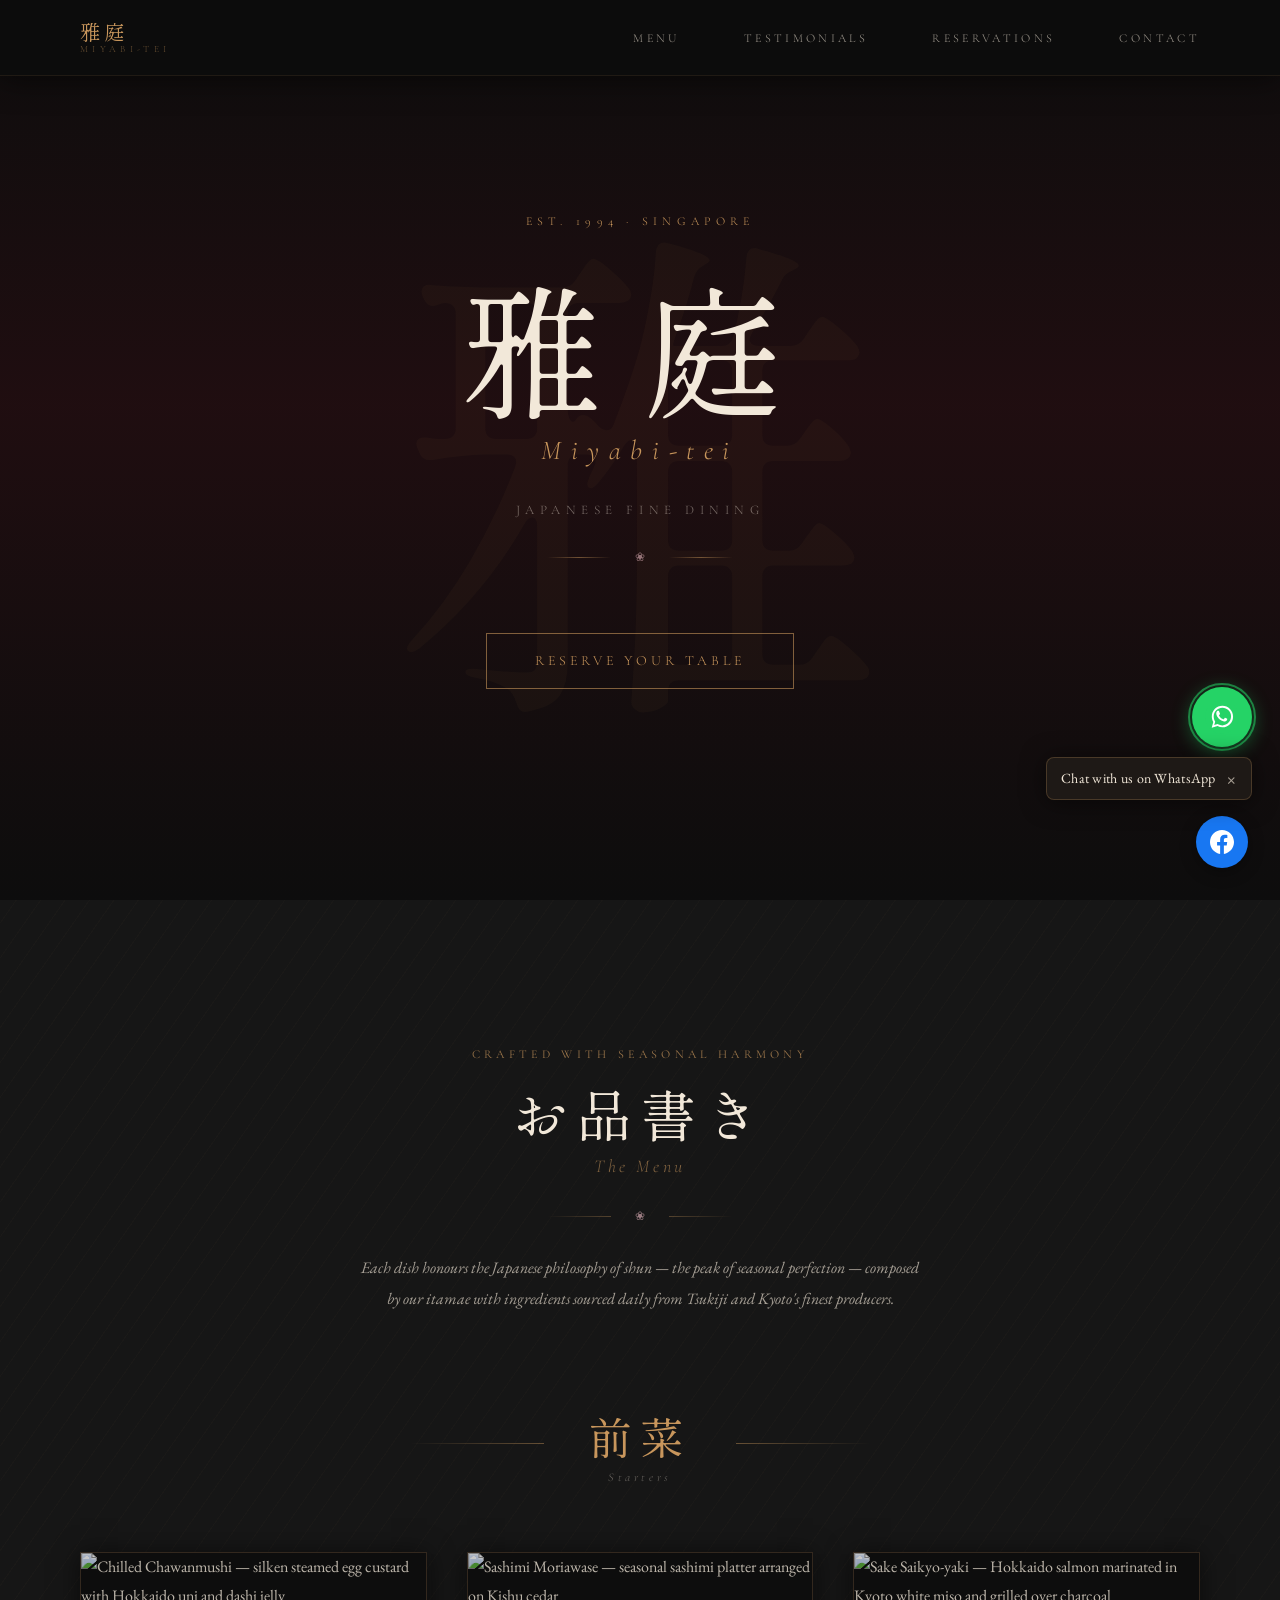
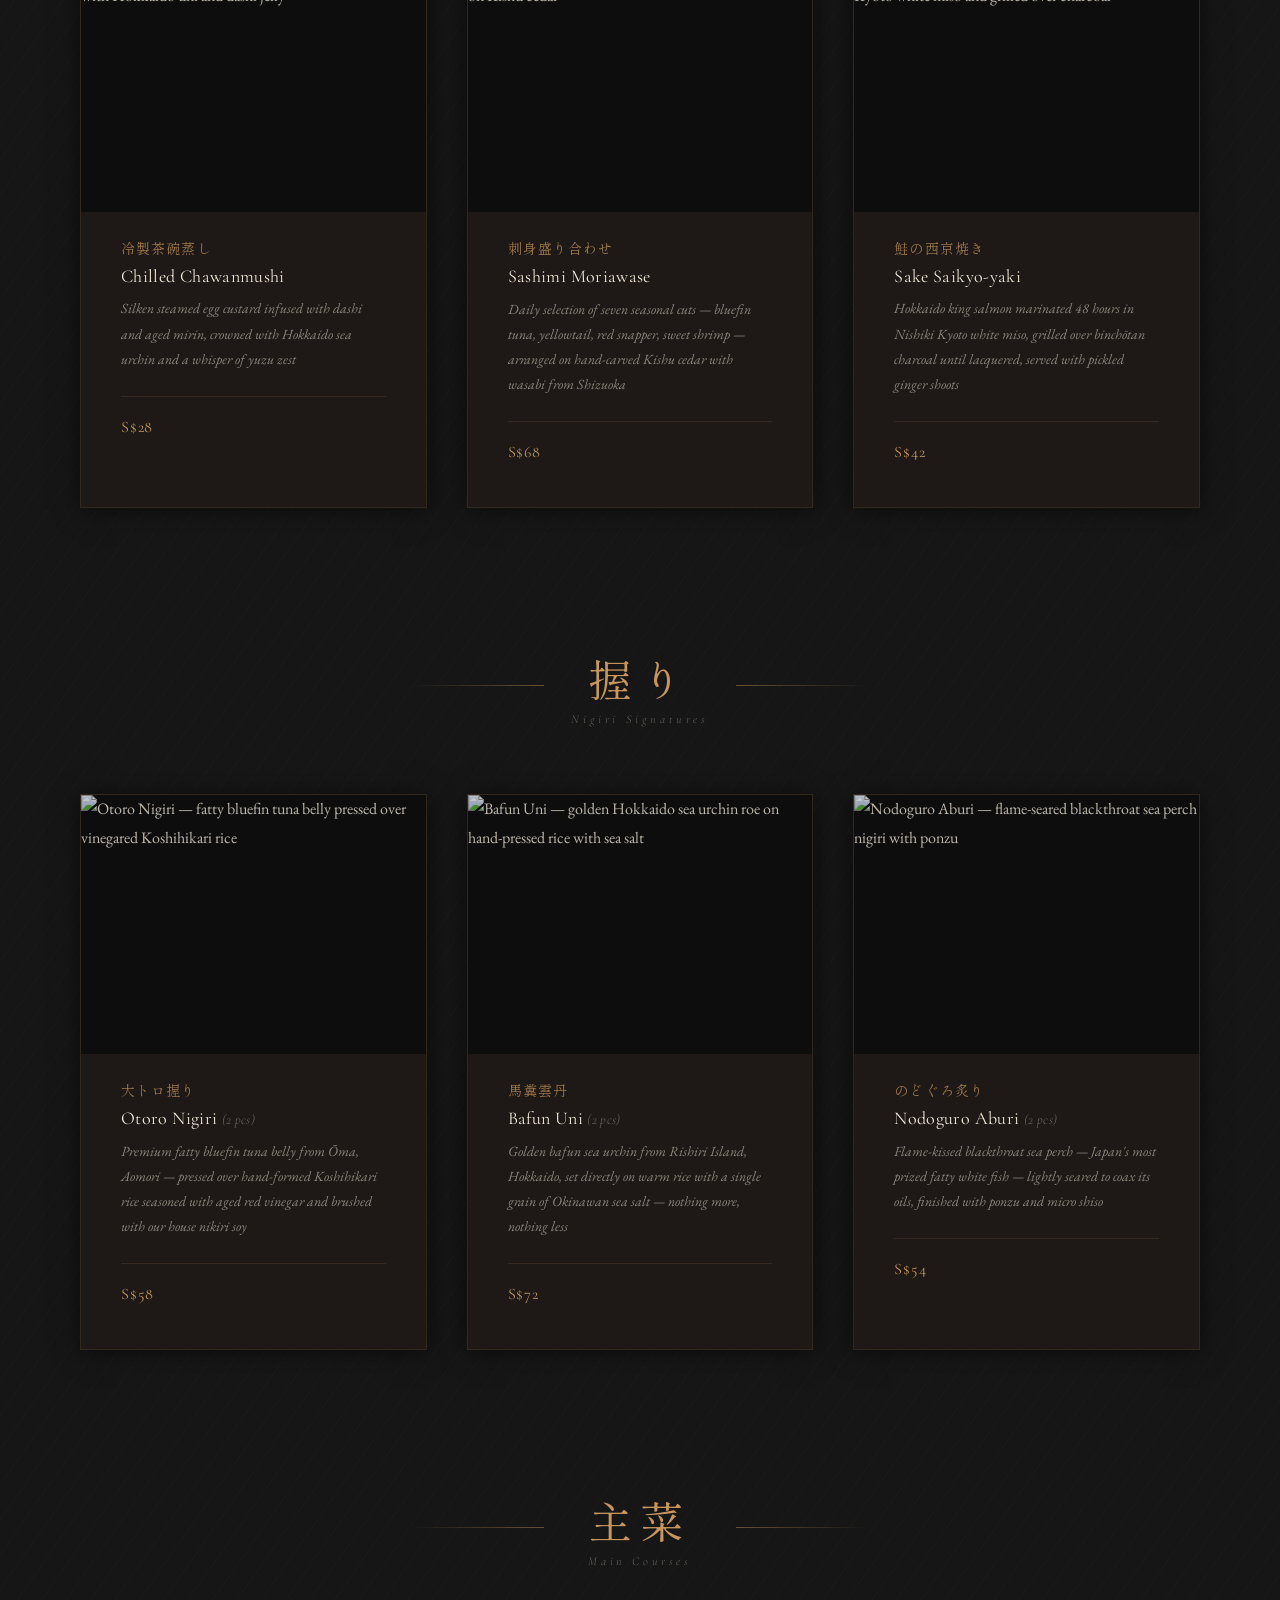
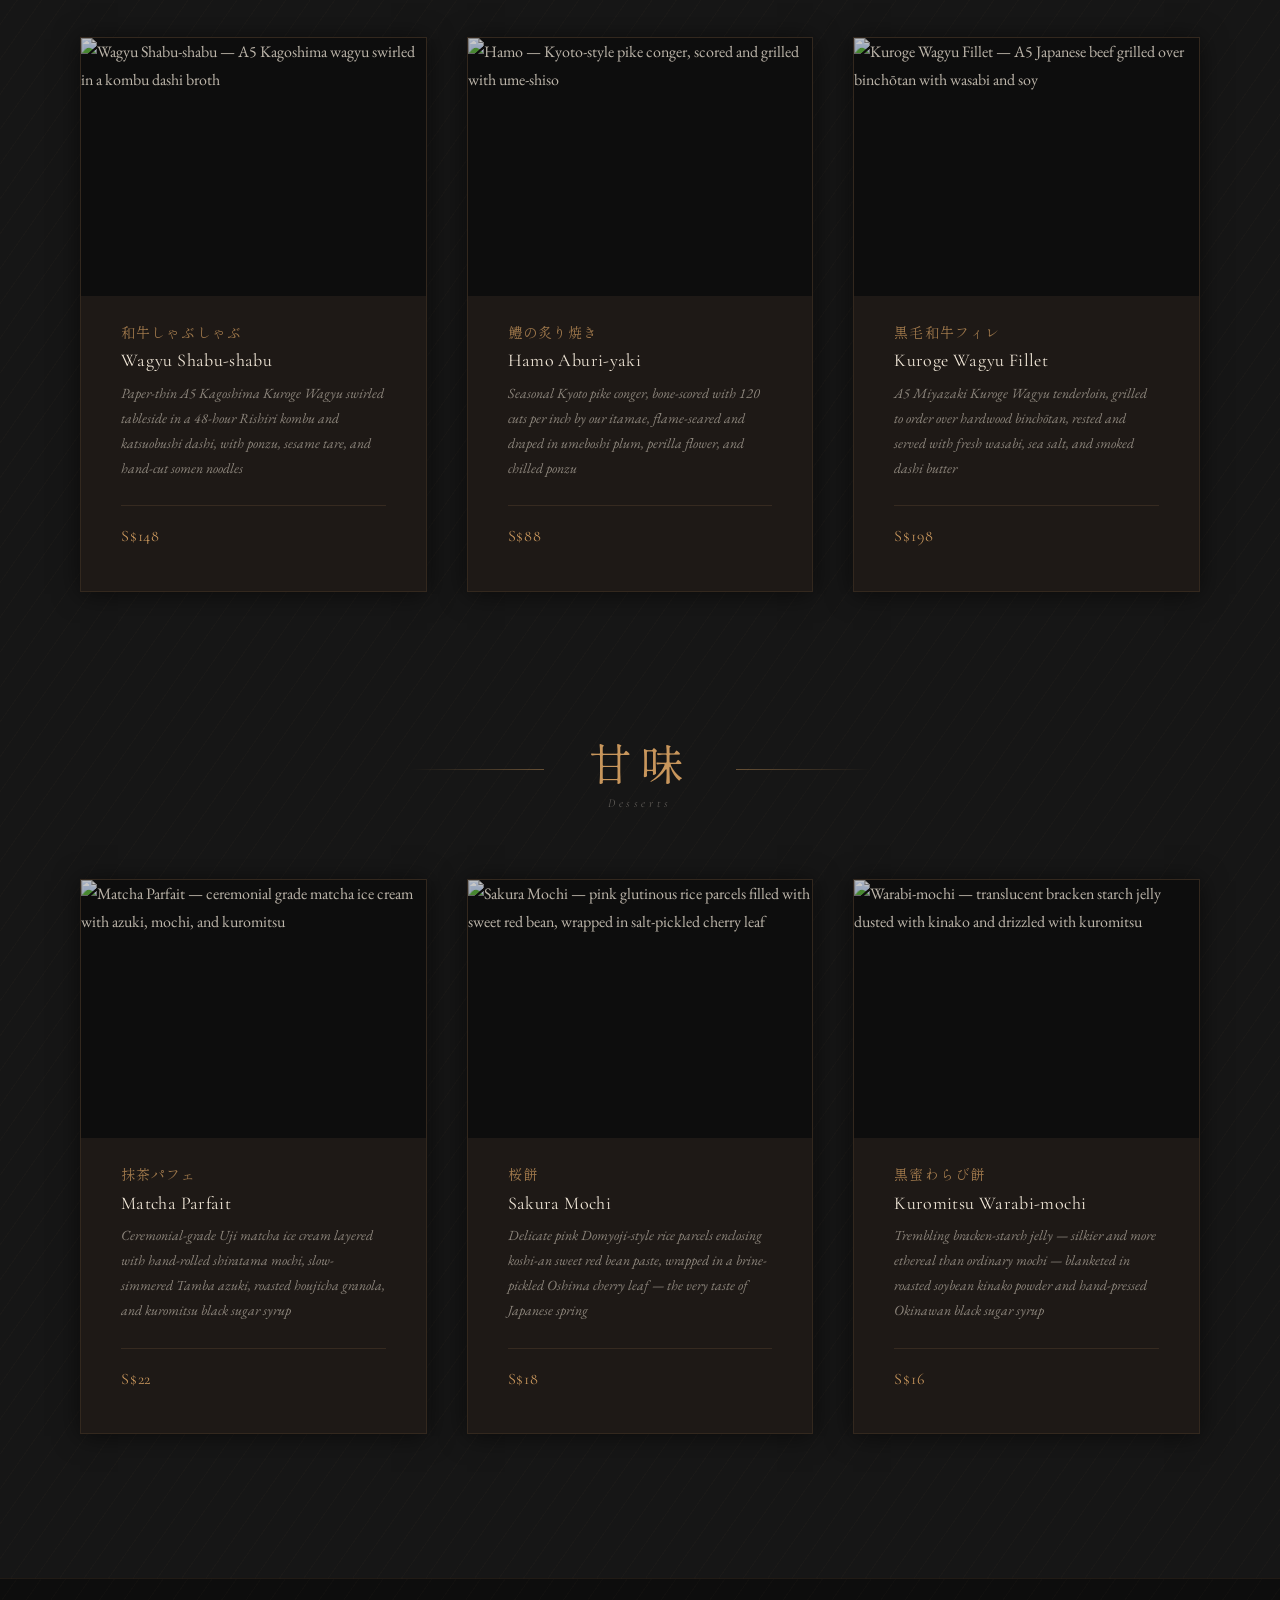
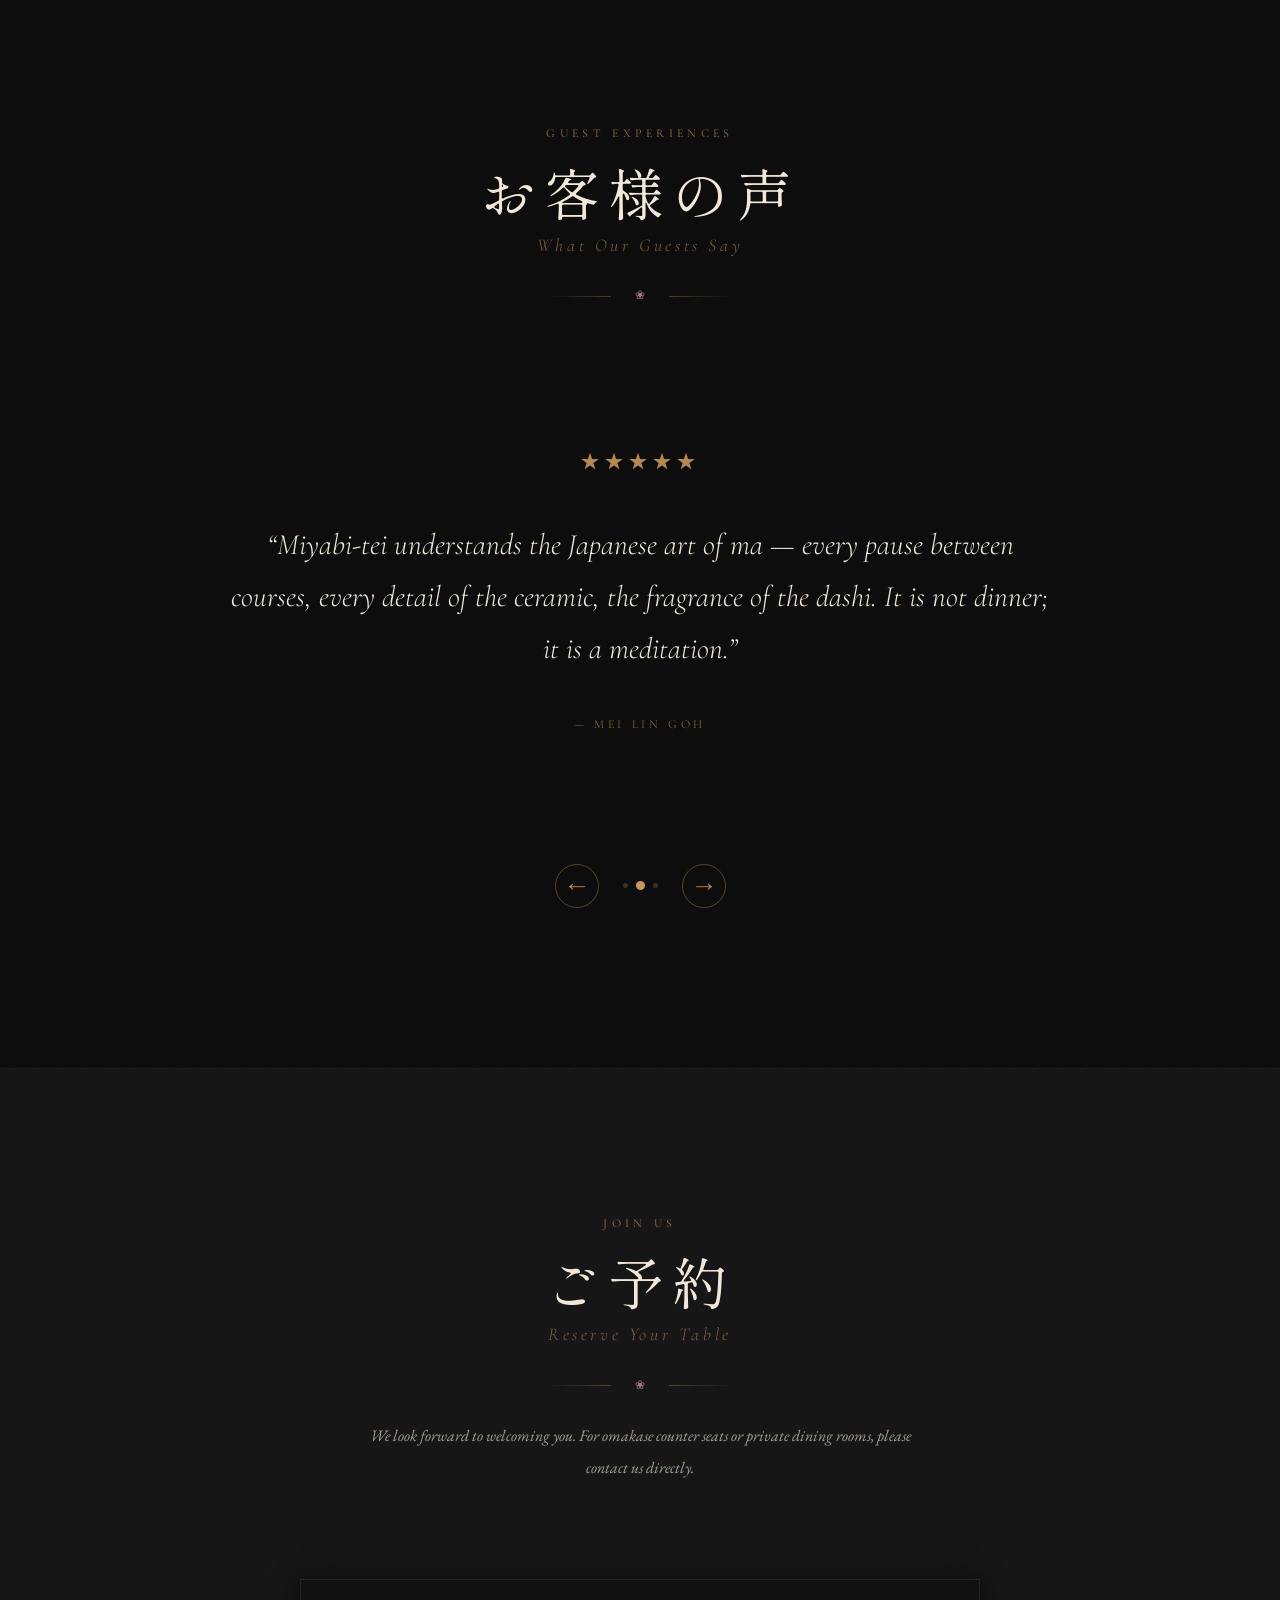
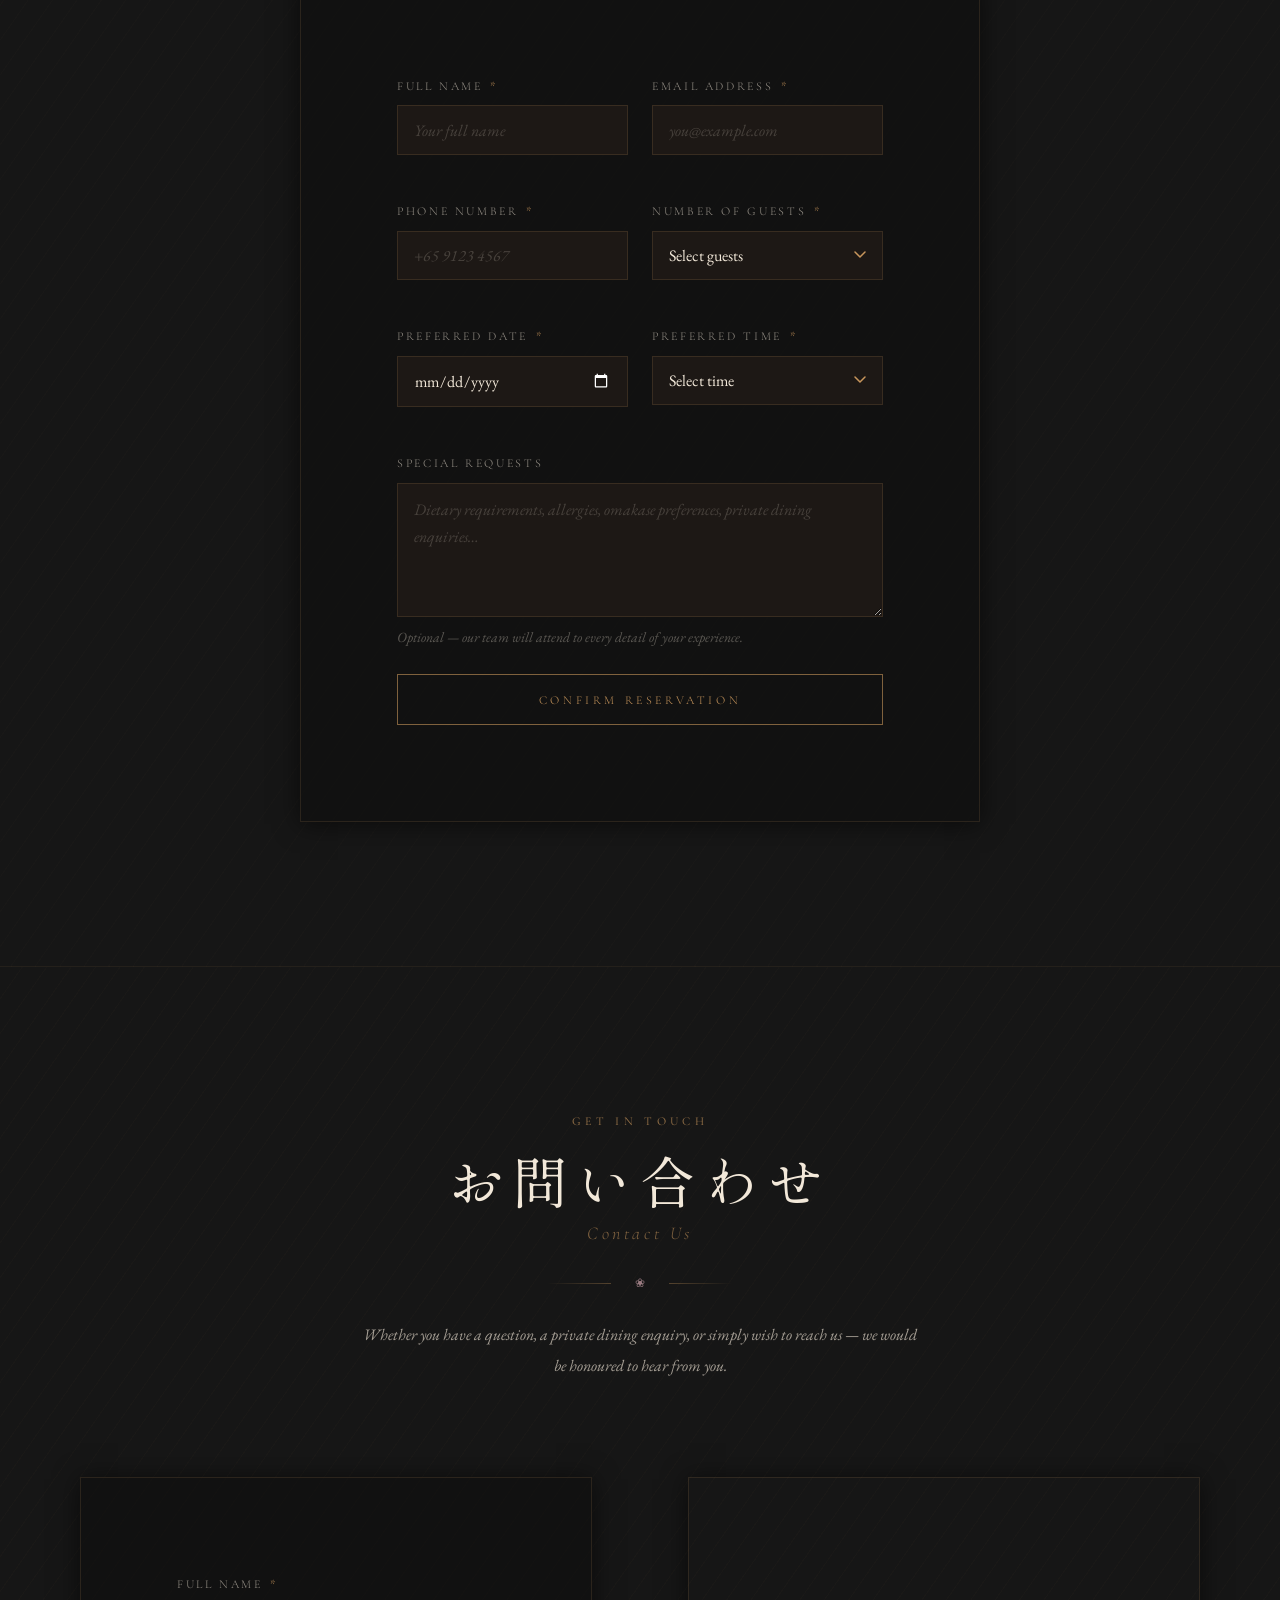
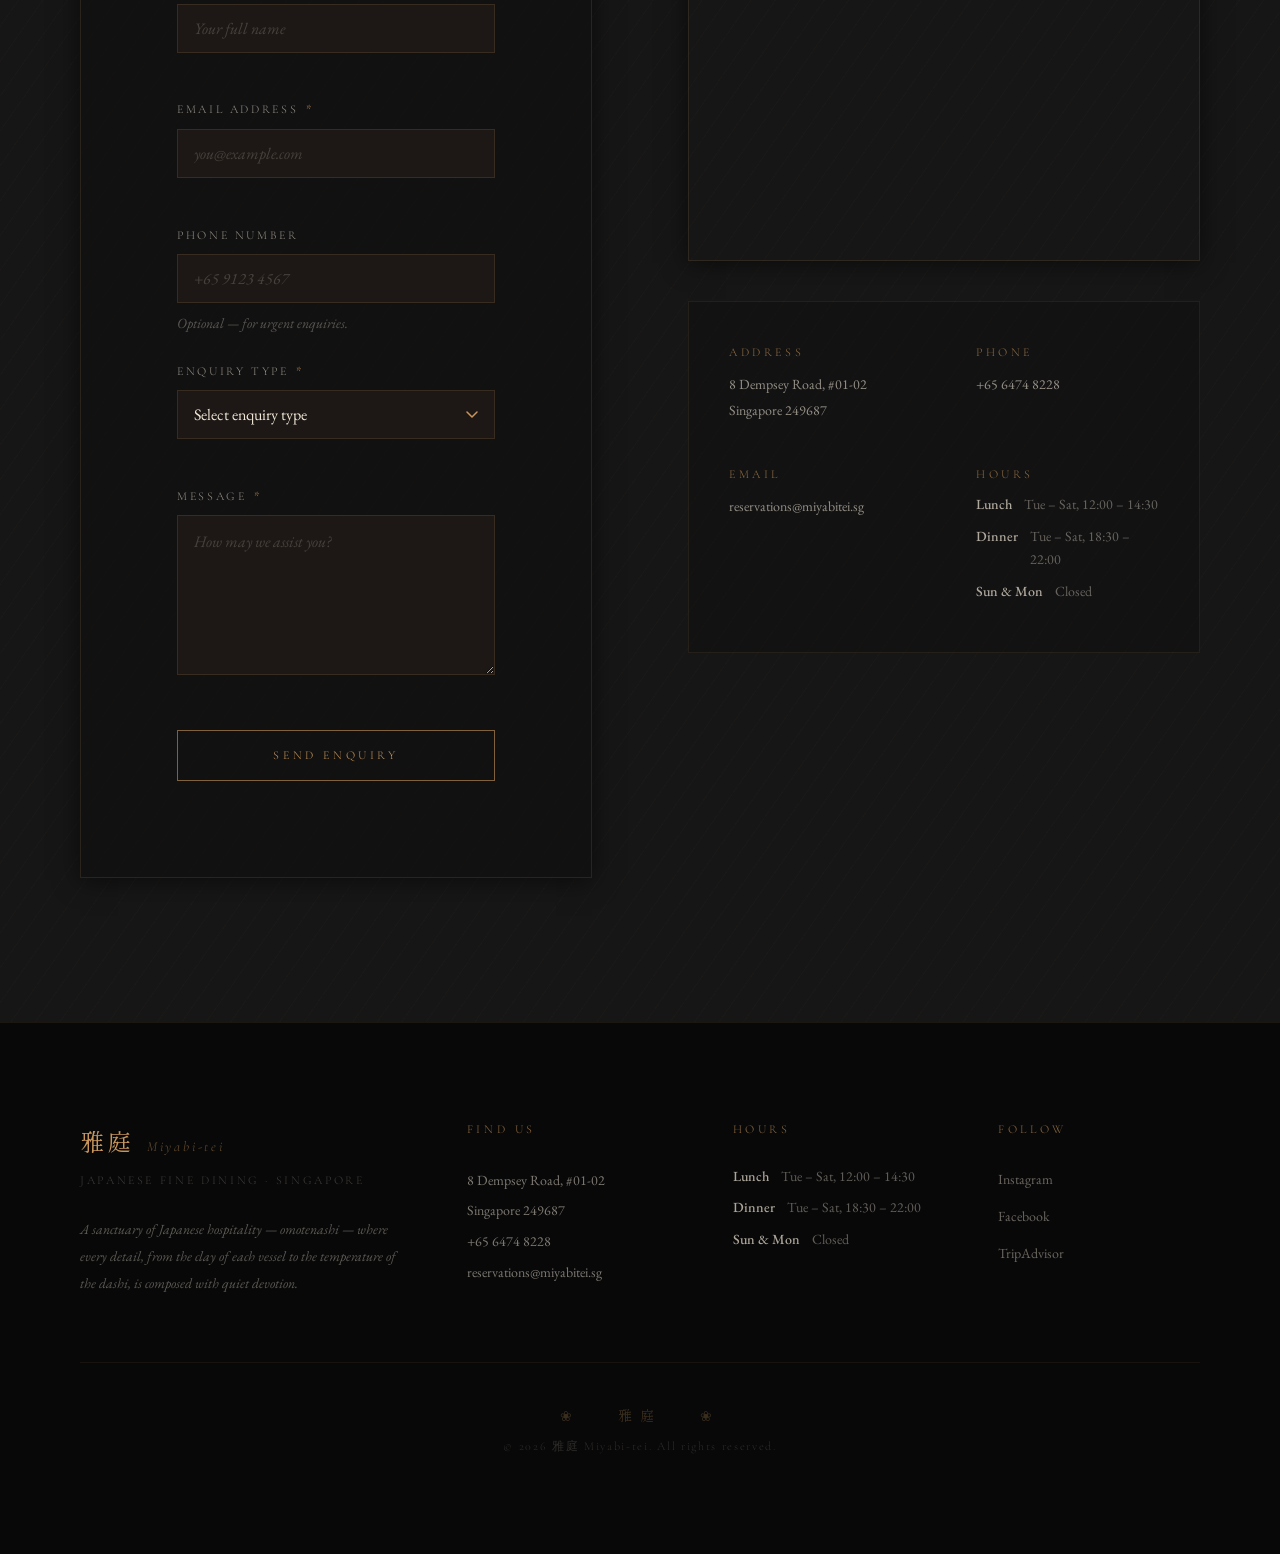
==== commit 10477fd2: "Add WhatsApp floating chatbot icon and custom agents - Add floating WhatsApp Business button (bottom" ====
--- a/index.html
+++ b/index.html
@@ -41,6 +41,7 @@
         <li><a href="#menu">Menu</a></li>
         <li><a href="#testimonials">Testimonials</a></li>
         <li><a href="#reservations">Reservations</a></li>
+        <li><a href="#contact">Contact</a></li>
       </ul>
     </nav>
   </header>
@@ -563,6 +564,154 @@
       </div>
     </section>
 
+    <!-- ======================================================
+         CONTACT US
+    ====================================================== -->
+    <section id="contact" class="contact section" aria-labelledby="contact-heading">
+      <div class="container">
+
+        <div class="section-header fade-in">
+          <p class="section-eyebrow">Get In Touch</p>
+          <h2 id="contact-heading" class="section-title">お問い合わせ</h2>
+          <p class="section-title-sub">Contact Us</p>
+          <div class="section-divider" aria-hidden="true"><span>❀</span></div>
+          <p class="section-intro">Whether you have a question, a private dining enquiry, or simply wish to reach us — we would be honoured to hear from you.</p>
+        </div>
+
+        <div class="contact-layout fade-in">
+
+          <!-- Lead Capture Form -->
+          <div class="contact-form-wrap">
+            <form id="contact-form" class="contact-form" novalidate aria-label="Contact enquiry form">
+
+              <div class="form-group">
+                <label for="contact-name">Full Name <span class="required-star" aria-hidden="true">*</span></label>
+                <input
+                  type="text"
+                  id="contact-name"
+                  name="contact-name"
+                  autocomplete="name"
+                  placeholder="Your full name"
+                  required
+                  aria-required="true"
+                  aria-describedby="contact-name-error"
+                />
+                <span class="form-error" id="contact-name-error" role="alert" aria-live="polite"></span>
+              </div>
+
+              <div class="form-group">
+                <label for="contact-email">Email Address <span class="required-star" aria-hidden="true">*</span></label>
+                <input
+                  type="email"
+                  id="contact-email"
+                  name="contact-email"
+                  autocomplete="email"
+                  placeholder="you@example.com"
+                  required
+                  aria-required="true"
+                  aria-describedby="contact-email-error"
+                />
+                <span class="form-error" id="contact-email-error" role="alert" aria-live="polite"></span>
+              </div>
+
+              <div class="form-group">
+                <label for="contact-phone">Phone Number</label>
+                <input
+                  type="tel"
+                  id="contact-phone"
+                  name="contact-phone"
+                  autocomplete="tel"
+                  placeholder="+65 9123 4567"
+                  aria-describedby="contact-phone-hint"
+                />
+                <span class="form-hint" id="contact-phone-hint">Optional — for urgent enquiries.</span>
+              </div>
+
+              <div class="form-group">
+                <label for="contact-inquiry">Enquiry Type <span class="required-star" aria-hidden="true">*</span></label>
+                <select
+                  id="contact-inquiry"
+                  name="contact-inquiry"
+                  required
+                  aria-required="true"
+                  aria-describedby="contact-inquiry-error"
+                >
+                  <option value="">Select enquiry type</option>
+                  <option value="general">General Enquiry</option>
+                  <option value="private-dining">Private Dining</option>
+                  <option value="corporate">Corporate Events</option>
+                  <option value="press">Press &amp; Media</option>
+                  <option value="other">Other</option>
+                </select>
+                <span class="form-error" id="contact-inquiry-error" role="alert" aria-live="polite"></span>
+              </div>
+
+              <div class="form-group form-group--full">
+                <label for="contact-message">Message <span class="required-star" aria-hidden="true">*</span></label>
+                <textarea
+                  id="contact-message"
+                  name="contact-message"
+                  rows="5"
+                  placeholder="How may we assist you?"
+                  required
+                  aria-required="true"
+                  aria-describedby="contact-message-error"
+                ></textarea>
+                <span class="form-error" id="contact-message-error" role="alert" aria-live="polite"></span>
+              </div>
+
+              <button type="submit" class="btn btn--primary btn--full">Send Enquiry</button>
+
+            </form>
+
+            <div id="contact-success" class="form-success" role="alert" aria-live="polite" hidden>
+              <div class="form-success__icon" aria-hidden="true">❀</div>
+              <h3 class="form-success__title">Message Received</h3>
+              <p class="form-success__message" id="contact-success-message"></p>
+              <p class="form-success__sub">Our team will respond within one business day. We look forward to welcoming you to 雅庭 Miyabi-tei.</p>
+            </div>
+          </div>
+
+          <!-- Map + Contact Details -->
+          <div class="contact-info">
+            <div class="contact-map">
+              <iframe
+                src="https://maps.google.com/maps?q=8+Dempsey+Road+Singapore+249687&t=&z=16&ie=UTF8&iwloc=&output=embed"
+                title="雅庭 Miyabi-tei location on Google Maps — 8 Dempsey Road, Singapore"
+                loading="lazy"
+                allowfullscreen
+                referrerpolicy="no-referrer-when-downgrade"
+              ></iframe>
+            </div>
+
+            <div class="contact-details">
+              <div class="contact-detail-item">
+                <span class="contact-detail-label">Address</span>
+                <address>8 Dempsey Road, #01-02<br>Singapore 249687</address>
+              </div>
+              <div class="contact-detail-item">
+                <span class="contact-detail-label">Phone</span>
+                <p><a href="tel:+6564748228">+65 6474 8228</a></p>
+              </div>
+              <div class="contact-detail-item">
+                <span class="contact-detail-label">Email</span>
+                <p><a href="mailto:reservations@miyabitei.sg">reservations@miyabitei.sg</a></p>
+              </div>
+              <div class="contact-detail-item">
+                <span class="contact-detail-label">Hours</span>
+                <dl class="hours-list">
+                  <div class="hours-row"><dt>Lunch</dt><dd>Tue &ndash; Sat, 12:00 &ndash; 14:30</dd></div>
+                  <div class="hours-row"><dt>Dinner</dt><dd>Tue &ndash; Sat, 18:30 &ndash; 22:00</dd></div>
+                  <div class="hours-row"><dt>Sun &amp; Mon</dt><dd>Closed</dd></div>
+                </dl>
+              </div>
+            </div>
+          </div>
+
+        </div>
+      </div>
+    </section>
+
   </main>
 
   <!-- ======================================================
@@ -619,5 +768,42 @@
   </footer>
 
   <script src="script.js"></script>
+
+  <!-- Facebook floating button -->
+  <a
+    href="https://www.facebook.com/miyabitei"
+    target="_blank"
+    rel="noopener noreferrer"
+    class="fb-float"
+    aria-label="Visit Miyabi-tei on Facebook"
+  >
+    <svg xmlns="http://www.w3.org/2000/svg" viewBox="0 0 24 24" aria-hidden="true" focusable="false">
+      <path d="M24 12.073C24 5.405 18.627 0 12 0S0 5.405 0 12.073C0 18.1 4.388 23.094 10.125 24v-8.437H7.078v-3.49h3.047V9.41c0-3.025 1.791-4.697 4.533-4.697 1.312 0 2.686.236 2.686.236v2.97h-1.514c-1.491 0-1.956.93-1.956 1.883v2.271h3.328l-.532 3.49h-2.796V24C19.612 23.094 24 18.1 24 12.073z"/>
+    </svg>
+  </a>
+
+  <!-- ======================================================
+       WHATSAPP FLOATING BUTTON
+  ====================================================== -->
+  <div class="wa-float" id="wa-float" role="complementary" aria-label="WhatsApp chat">
+    <a
+      class="wa-float__btn"
+      href="https://wa.me/6598457877?text=Hello%2C%20I%20would%20like%20to%20make%20a%20reservation%20at%20Miyabi-tei."
+      target="_blank"
+      rel="noopener noreferrer"
+      aria-label="Open WhatsApp chat"
+      title="Chat with us on WhatsApp"
+    >
+      <svg class="wa-float__icon" viewBox="0 0 32 32" fill="none" xmlns="http://www.w3.org/2000/svg" aria-hidden="true">
+        <circle cx="16" cy="16" r="16" fill="#25D366"/>
+        <path d="M23.5 8.5C21.6 6.6 19.1 5.5 16.4 5.5C10.9 5.5 6.4 10 6.4 15.5C6.4 17.3 6.9 19.1 7.8 20.6L6.3 26L11.8 24.5C13.3 25.3 14.8 25.7 16.4 25.7C21.9 25.7 26.4 21.2 26.4 15.7C26.4 13 25.4 10.4 23.5 8.5ZM16.4 23.9C14.9 23.9 13.5 23.5 12.2 22.8L11.9 22.6L8.7 23.5L9.6 20.4L9.4 20C8.6 18.7 8.2 17.1 8.2 15.5C8.2 11 11.9 7.3 16.4 7.3C18.6 7.3 20.6 8.2 22.1 9.7C23.6 11.2 24.5 13.2 24.5 15.4C24.6 20 20.9 23.9 16.4 23.9ZM20.9 17.6C20.6 17.5 19.2 16.8 19 16.7C18.8 16.6 18.6 16.6 18.5 16.9C18.3 17.2 17.8 17.8 17.7 18C17.5 18.2 17.4 18.2 17.1 18.1C16.8 18 15.9 17.7 14.8 16.7C14 16 13.4 15.1 13.3 14.8C13.1 14.5 13.3 14.4 13.4 14.2C13.5 14.1 13.7 13.9 13.8 13.7C13.9 13.5 14 13.4 14.1 13.2C14.2 13 14.1 12.8 14.1 12.7C14 12.6 13.4 11.2 13.2 10.6C13 10.1 12.8 10.1 12.6 10.1H12.2C12 10.1 11.7 10.2 11.5 10.4C11.3 10.7 10.6 11.3 10.6 12.7C10.6 14.1 11.5 15.5 11.6 15.7C11.8 15.9 13.4 18.4 15.9 19.6C17.5 20.3 18.1 20.3 18.9 20.2C19.4 20.1 20.5 19.5 20.7 18.9C21 18.2 21 17.7 20.9 17.6C20.9 17.6 20.9 17.6 20.9 17.6Z" fill="white"/>
+      </svg>
+      <span class="wa-float__pulse" aria-hidden="true"></span>
+    </a>
+    <div class="wa-float__tooltip" id="wa-tooltip" role="tooltip">
+      Chat with us on WhatsApp
+      <button class="wa-float__tooltip-close" id="wa-tooltip-close" aria-label="Dismiss">×</button>
+    </div>
+  </div>
 </body>
 </html>
--- a/styles.css
+++ b/styles.css
@@ -1059,7 +1059,103 @@
 }
 
 /* =============================================================
-   12. FOOTER
+   12. CONTACT US
+   ============================================================= */
+.contact {
+  background-color: var(--color-kuro);
+  background-image:
+    repeating-linear-gradient(
+      -55deg,
+      transparent,
+      transparent 19px,
+      rgba(200, 150, 90, 0.022) 19px,
+      rgba(200, 150, 90, 0.022) 20px
+    );
+  border-top: 1px solid rgba(200, 150, 90, 0.08);
+}
+
+.contact-layout {
+  display: grid;
+  grid-template-columns: 1fr 1fr;
+  gap: var(--space-2xl);
+  align-items: start;
+}
+
+.contact-form {
+  background-color: rgba(13, 13, 13, 0.55);
+  padding: var(--space-2xl);
+  border: 1px solid rgba(200, 150, 90, 0.14);
+  box-shadow: var(--shadow-card);
+  display: flex;
+  flex-direction: column;
+  gap: var(--space-md);
+}
+
+.contact-form .form-group { margin-bottom: 0; }
+
+.contact-form .btn--full {
+  margin-top: var(--space-xs);
+  padding-block: 1.1rem;
+  font-size: var(--text-xs);
+  letter-spacing: 0.3em;
+}
+
+.contact-map {
+  width: 100%;
+  aspect-ratio: 4 / 3;
+  overflow: hidden;
+  border: 1px solid rgba(200, 150, 90, 0.14);
+  box-shadow: var(--shadow-card);
+  margin-bottom: var(--space-lg);
+}
+
+.contact-map iframe {
+  width: 100%;
+  height: 100%;
+  border: none;
+  display: block;
+  filter: grayscale(0.2) brightness(0.88) saturate(0.85);
+}
+
+.contact-details {
+  display: grid;
+  grid-template-columns: 1fr 1fr;
+  gap: var(--space-lg) var(--space-xl);
+  padding: var(--space-lg);
+  border: 1px solid rgba(200, 150, 90, 0.1);
+  background-color: rgba(13, 13, 13, 0.4);
+}
+
+.contact-detail-label {
+  display: block;
+  font-family: var(--font-display);
+  font-size: var(--text-xs);
+  font-weight: 300;
+  letter-spacing: 0.3em;
+  text-transform: uppercase;
+  color: var(--color-kin);
+  opacity: 0.7;
+  margin-bottom: 0.45rem;
+}
+
+.contact-detail-item address,
+.contact-detail-item p {
+  font-family: var(--font-body);
+  font-size: var(--text-sm);
+  font-style: normal;
+  color: rgba(242, 232, 217, 0.58);
+  line-height: 1.9;
+}
+
+.contact-detail-item a {
+  color: rgba(242, 232, 217, 0.58);
+  transition: color var(--transition-fast);
+}
+
+.contact-detail-item a:hover { color: var(--color-kin); }
+
+/* =============================================================
+   13. FOOTER
    ============================================================= */
 .site-footer {
   background-color: #080808;
@@ -1243,6 +1339,10 @@
 
   .menu-category__title::before,
   .menu-category__title::after { display: none; }
+
+  .contact-layout { grid-template-columns: 1fr; }
+
+  .contact-details { grid-template-columns: 1fr 1fr; }
 }
 
 /* =============================================================
@@ -1317,6 +1417,12 @@
 
   .reservation-form { padding: var(--space-lg); }
 
+  .contact-form { padding: var(--space-lg); }
+
+  .contact-map { aspect-ratio: 3 / 2; }
+
+  .contact-details { grid-template-columns: 1fr; }
+
   .footer-grid {
     grid-template-columns: 1fr;
     gap: var(--space-lg);
@@ -1345,3 +1451,196 @@
 
   .hero__ornament-line { width: 32px; }
 }
+
+/* ── Facebook floating button ─────────────────────────── */
+.fb-float {
+  position: fixed;
+  bottom: 2rem;
+  right: 2rem;
+  z-index: 900;
+  display: flex;
+  align-items: center;
+  justify-content: center;
+  width: 3.25rem;
+  height: 3.25rem;
+  border-radius: 50%;
+  background: #1877f2;
+  color: #fff;
+  box-shadow: 0 4px 16px rgba(0, 0, 0, .35);
+  transition: transform 0.2s ease, box-shadow 0.2s ease, background 0.2s ease;
+  text-decoration: none;
+}
+
+.fb-float svg {
+  width: 1.5rem;
+  height: 1.5rem;
+  fill: currentColor;
+}
+
+.fb-float:hover,
+.fb-float:focus-visible {
+  background: #0e5fc0;
+  transform: translateY(-3px) scale(1.08);
+  box-shadow: 0 8px 24px rgba(0, 0, 0, .4);
+}
+
+.fb-float:focus-visible {
+  outline: 3px solid #fff;
+  outline-offset: 2px;
+}
+
+@media (max-width: 480px) {
+  .fb-float {
+    bottom: 1.25rem;
+    right: 1.25rem;
+    width: 2.75rem;
+    height: 2.75rem;
+  }
+
+  .fb-float svg {
+    width: 1.25rem;
+    height: 1.25rem;
+  }
+}
+
+/* =============================================================
+   WHATSAPP FLOATING BUTTON
+   ============================================================= */
+.wa-float {
+  position: fixed;
+  bottom: 100px;
+  right: 28px;
+  z-index: 9000;
+  display: flex;
+  flex-direction: column;
+  align-items: flex-end;
+  gap: 10px;
+}
+
+.wa-float__btn {
+  position: relative;
+  display: flex;
+  align-items: center;
+  justify-content: center;
+  width: 60px;
+  height: 60px;
+  border-radius: 50%;
+  background: #25D366;
+  box-shadow: 0 4px 20px rgba(37, 211, 102, 0.45), 0 2px 8px rgba(0,0,0,0.35);
+  text-decoration: none;
+  transition: transform var(--transition-fast), box-shadow var(--transition-fast);
+  animation: wa-enter 0.5s cubic-bezier(0.34,1.56,0.64,1) both;
+  animation-delay: 1.2s;
+  opacity: 0;
+}
+.wa-float__btn:hover,
+.wa-float__btn:focus-visible {
+  transform: scale(1.1);
+  box-shadow: 0 6px 28px rgba(37, 211, 102, 0.60), 0 2px 12px rgba(0,0,0,0.40);
+  outline: none;
+}
+.wa-float__btn:focus-visible {
+  outline: 2px solid #25D366;
+  outline-offset: 3px;
+}
+
+.wa-float__icon {
+  width: 34px;
+  height: 34px;
+  flex-shrink: 0;
+}
+
+.wa-float__pulse {
+  position: absolute;
+  inset: -4px;
+  border-radius: 50%;
+  border: 2px solid rgba(37, 211, 102, 0.55);
+  animation: wa-pulse 2.4s ease-out infinite;
+  animation-delay: 1.8s;
+  pointer-events: none;
+}
+
+.wa-float__tooltip {
+  display: flex;
+  align-items: center;
+  gap: 8px;
+  background: var(--color-nuri, #1E1916);
+  color: var(--color-washi, #F2E8D9);
+  font-family: var(--font-body, serif);
+  font-size: var(--text-sm, 0.875rem);
+  letter-spacing: 0.02em;
+  padding: 8px 12px 8px 14px;
+  border-radius: 8px;
+  border: 1px solid rgba(200, 150, 92, 0.25);
+  box-shadow: var(--shadow-card, 0 2px 24px rgba(0,0,0,0.55));
+  white-space: nowrap;
+  animation: wa-tooltip-enter 0.4s cubic-bezier(0.34,1.56,0.64,1) both;
+  animation-delay: 2s;
+  opacity: 0;
+  transition: opacity var(--transition-fast), transform var(--transition-fast);
+  transform-origin: bottom right;
+}
+.wa-float__tooltip.is-hidden {
+  opacity: 0 !important;
+  transform: scale(0.85);
+  pointer-events: none;
+}
+
+.wa-float__tooltip-close {
+  background: transparent;
+  border: none;
+  color: var(--color-washi-dim, rgba(242,232,217,0.65));
+  font-size: 1.1rem;
+  line-height: 1;
+  cursor: pointer;
+  padding: 0 2px;
+  transition: color var(--transition-fast);
+  flex-shrink: 0;
+}
+.wa-float__tooltip-close:hover {
+  color: var(--color-washi, #F2E8D9);
+}
+
+[data-theme="light"] .wa-float__tooltip {
+  background: #FFFFFF;
+  color: #1A1410;
+  border-color: rgba(160, 106, 48, 0.20);
+}
+[data-theme="light"] .wa-float__tooltip-close {
+  color: rgba(26, 20, 16, 0.55);
+}
+[data-theme="light"] .wa-float__tooltip-close:hover {
+  color: #1A1410;
+}
+
+@keyframes wa-enter {
+  from { opacity: 0; transform: scale(0.4) translateY(20px); }
+  to   { opacity: 1; transform: scale(1) translateY(0); }
+}
+@keyframes wa-tooltip-enter {
+  from { opacity: 0; transform: scale(0.85) translateY(6px); }
+  to   { opacity: 1; transform: scale(1) translateY(0); }
+}
+@keyframes wa-pulse {
+  0%   { transform: scale(1);   opacity: 0.7; }
+  70%  { transform: scale(1.5); opacity: 0; }
+  100% { transform: scale(1.5); opacity: 0; }
+}
+
+@media (max-width: 480px) {
+  .wa-float {
+    bottom: 90px;
+    right: 18px;
+  }
+  .wa-float__btn {
+    width: 52px;
+    height: 52px;
+  }
+  .wa-float__icon {
+    width: 28px;
+    height: 28px;
+  }
+  .wa-float__tooltip {
+    font-size: var(--text-xs, 0.75rem);
+  }
+}
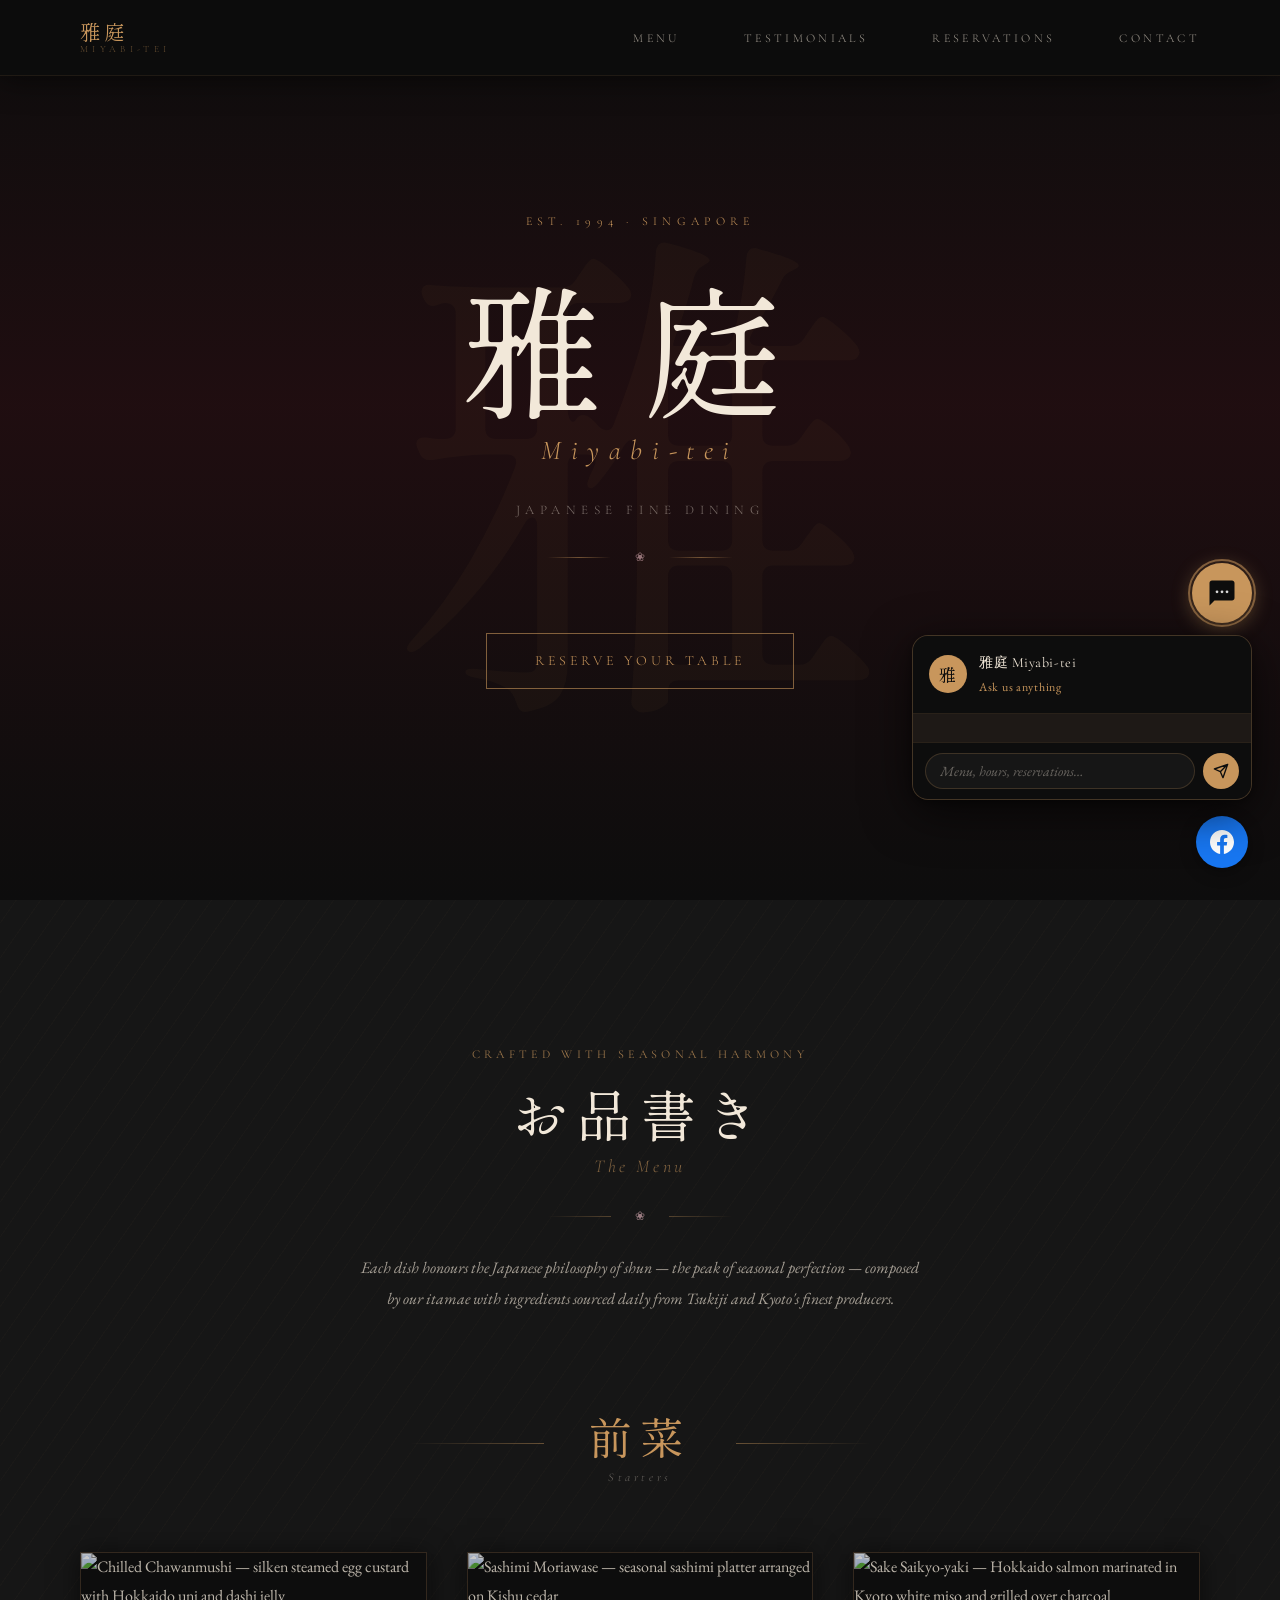
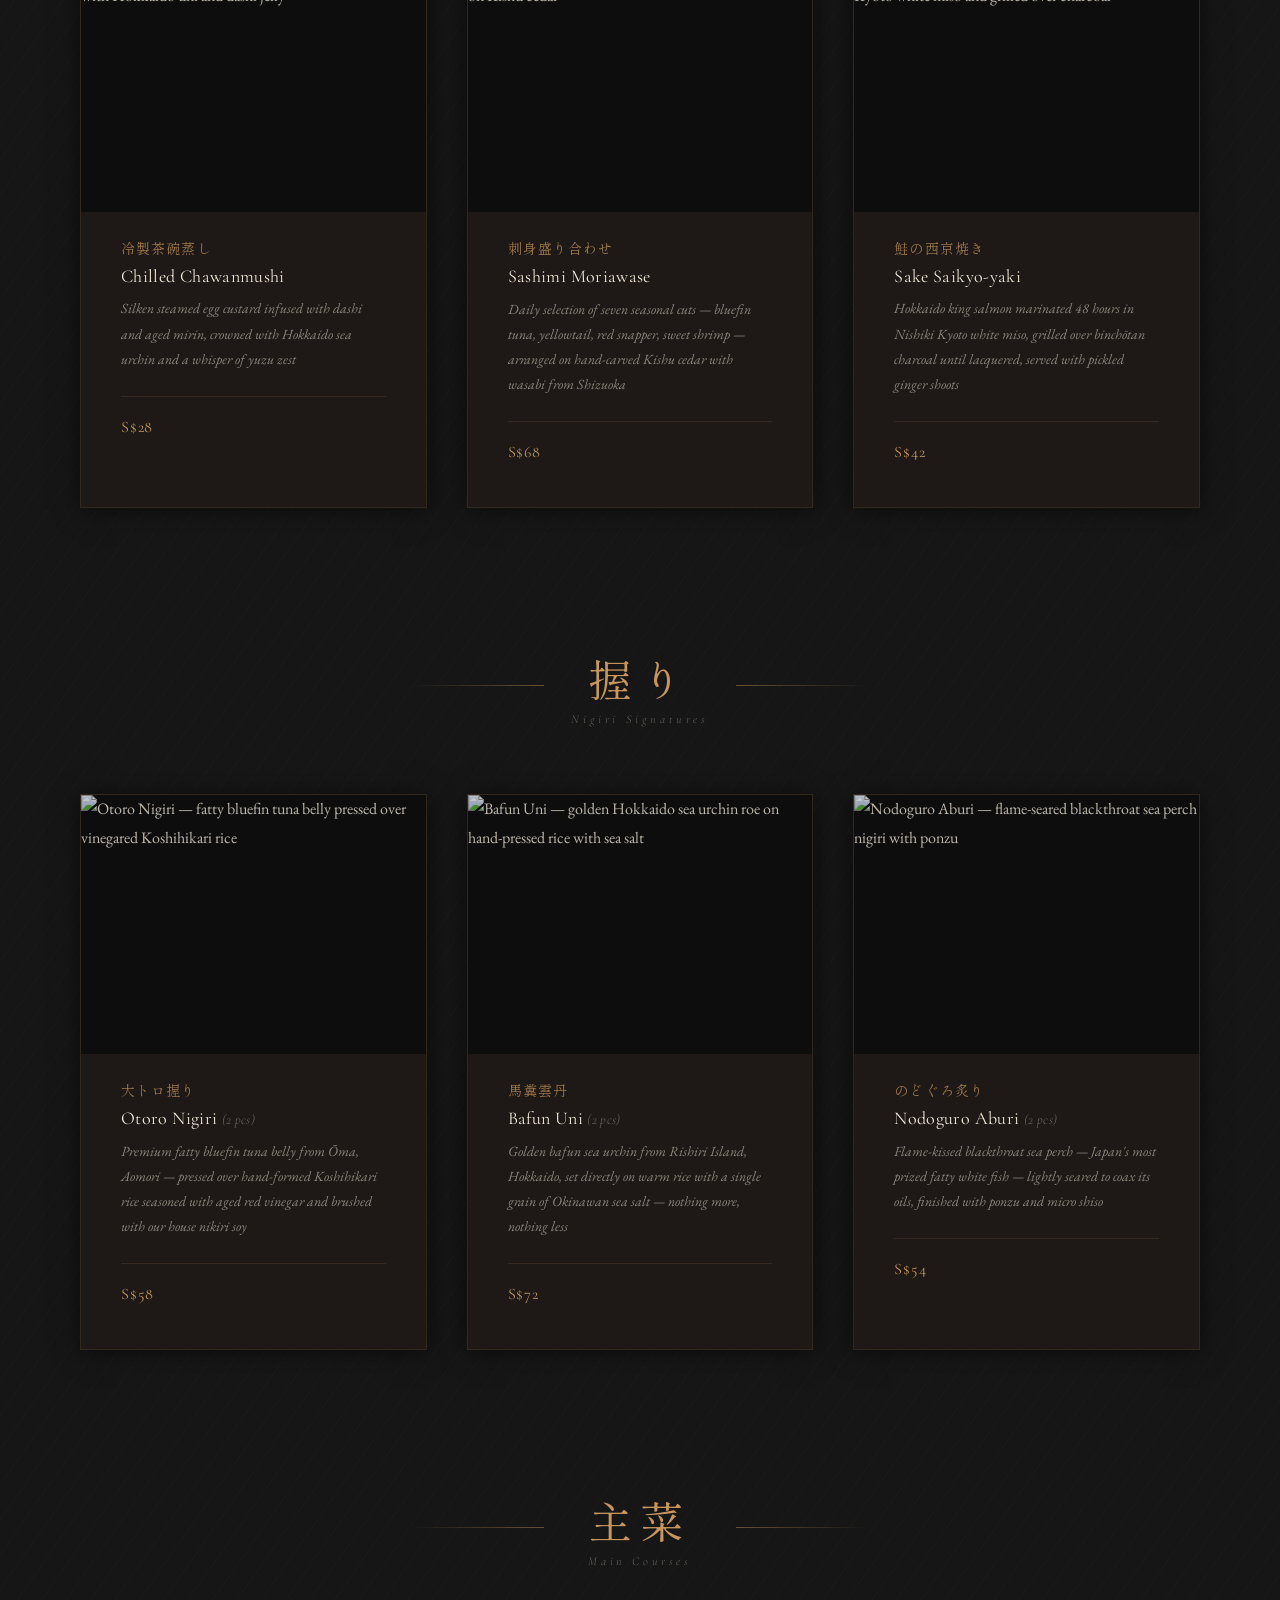
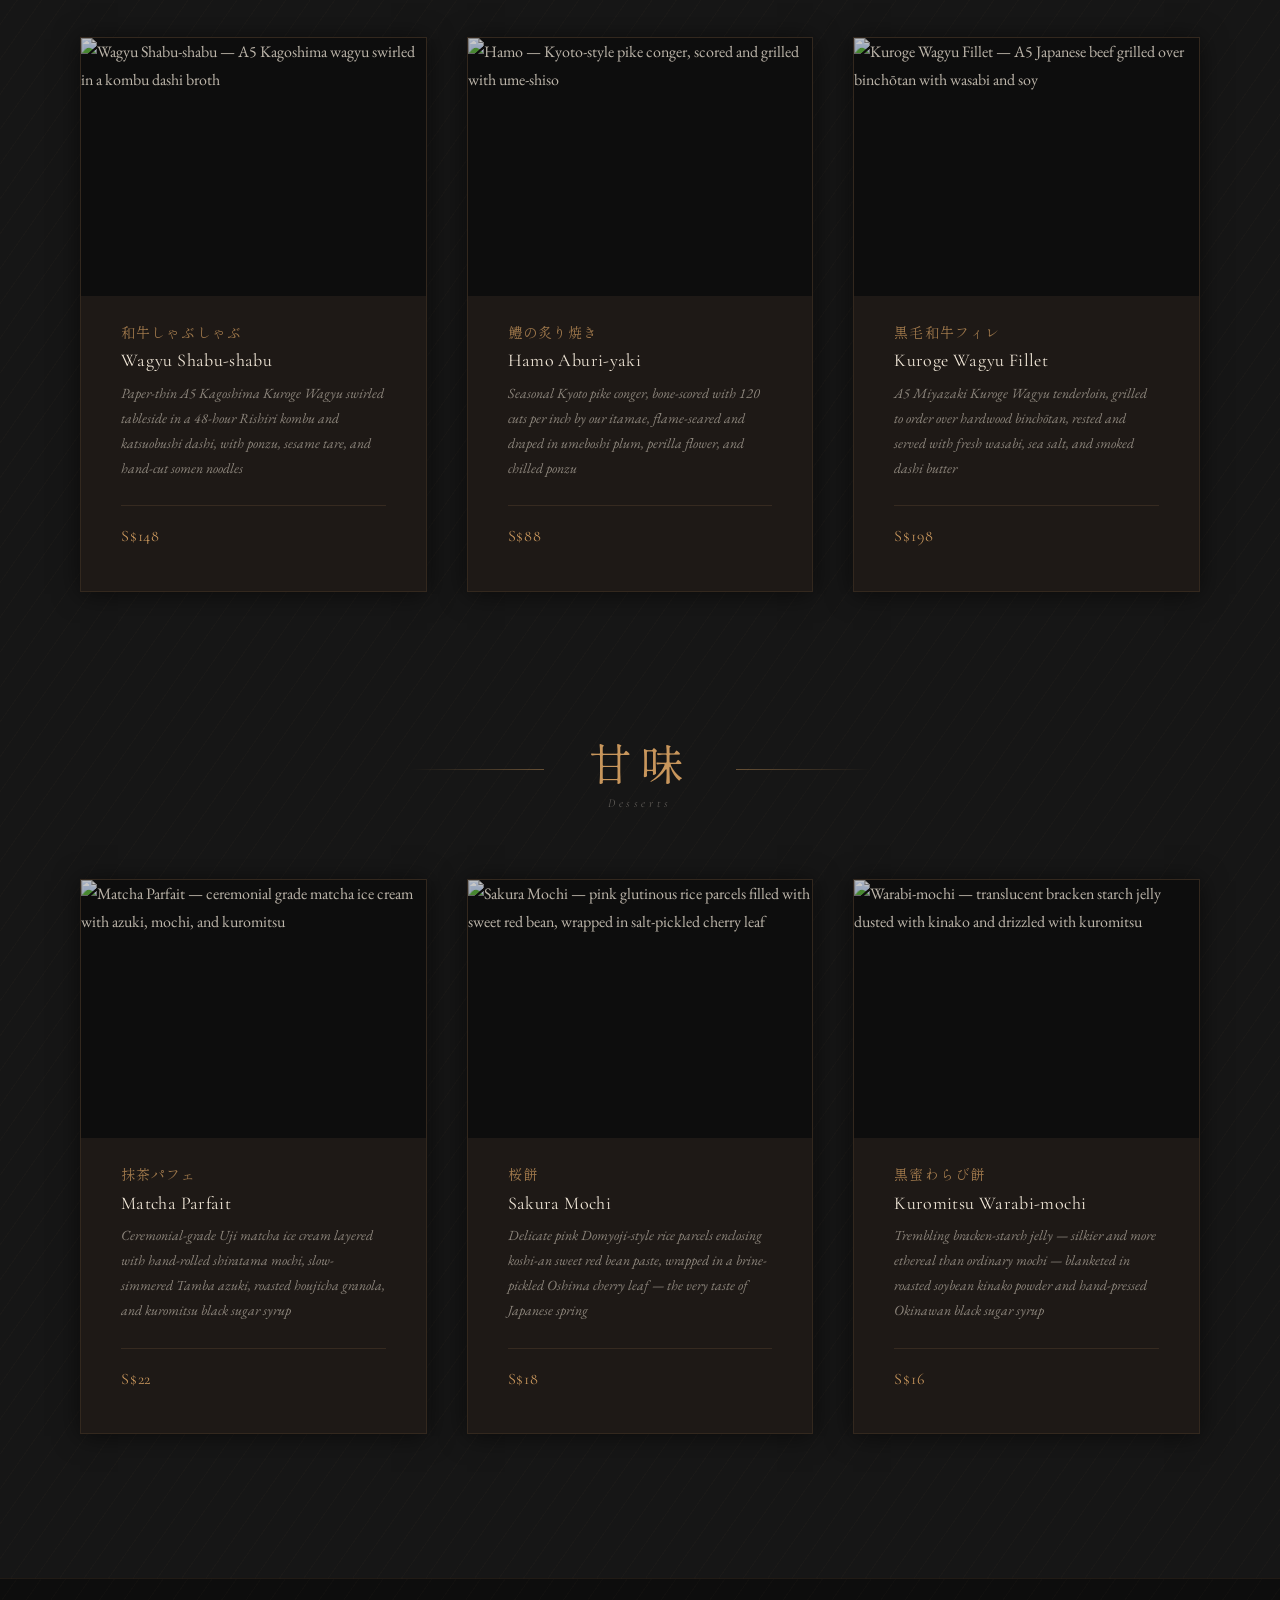
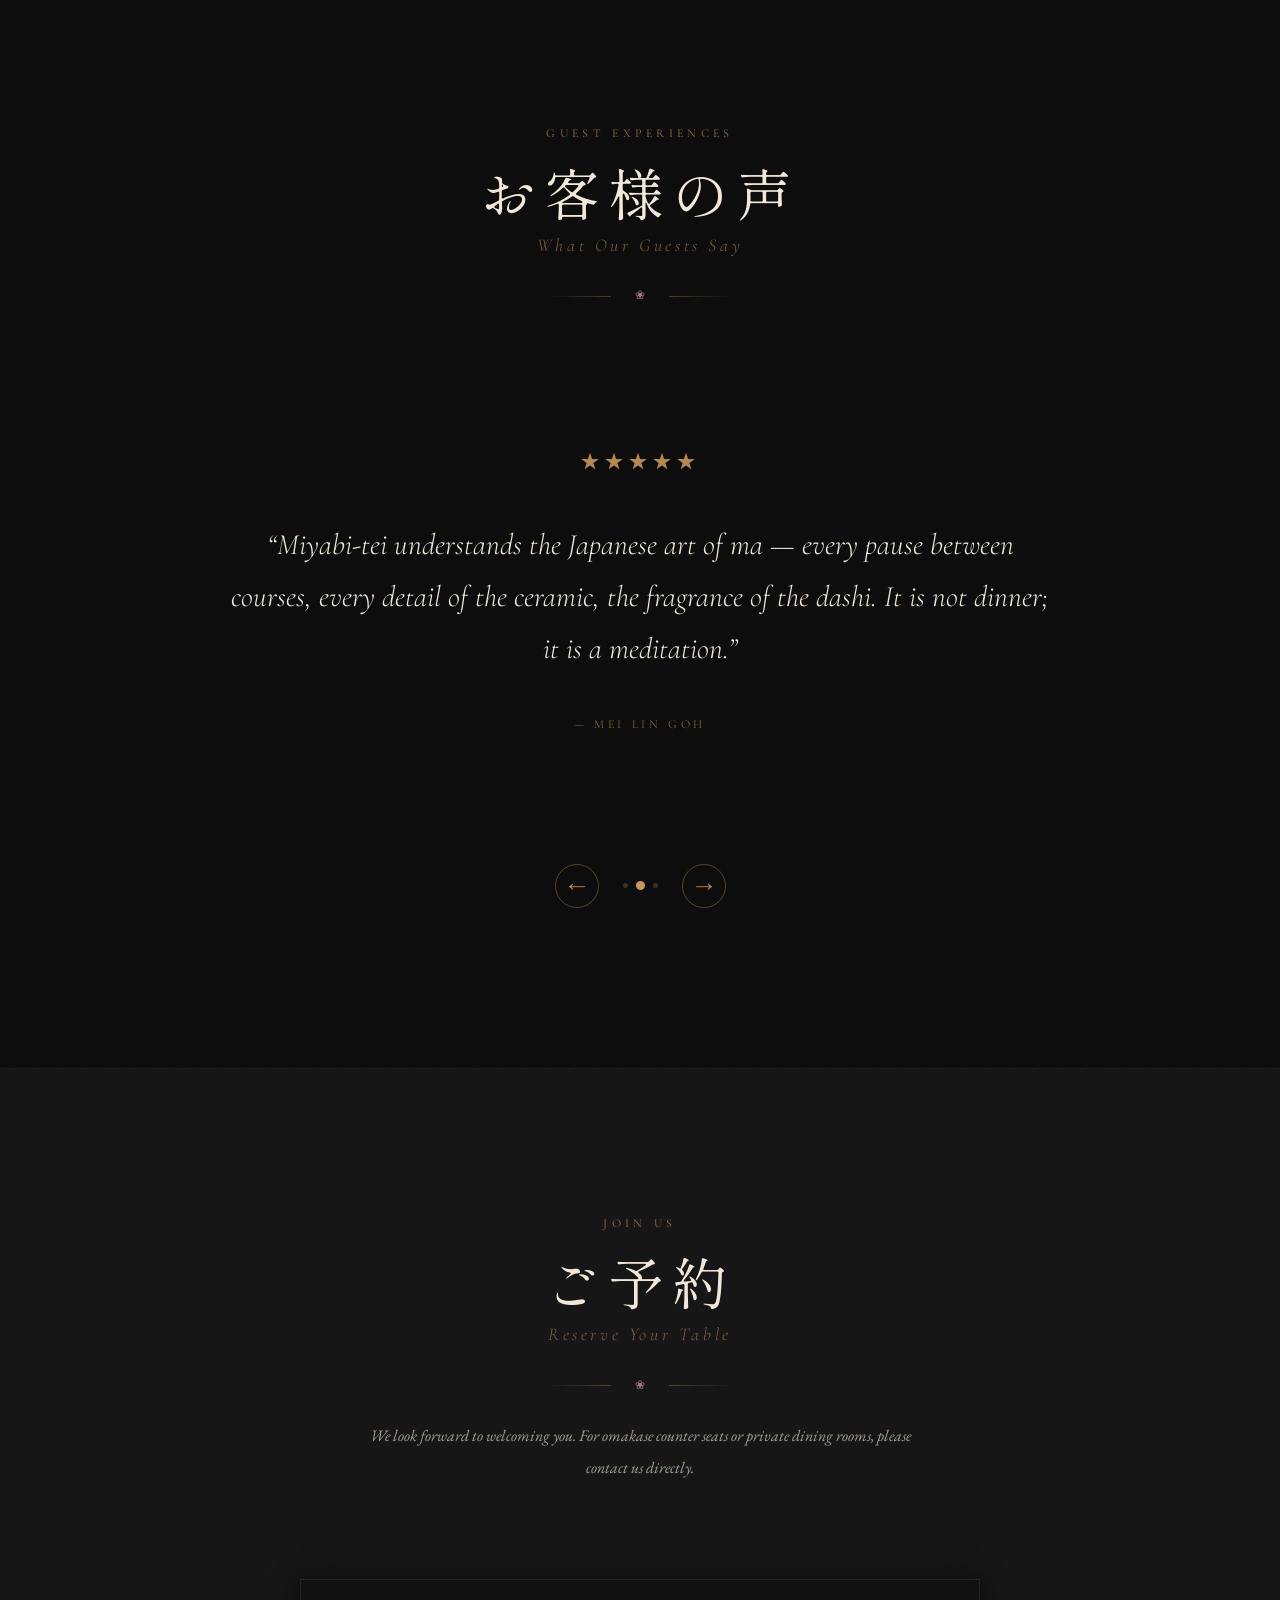
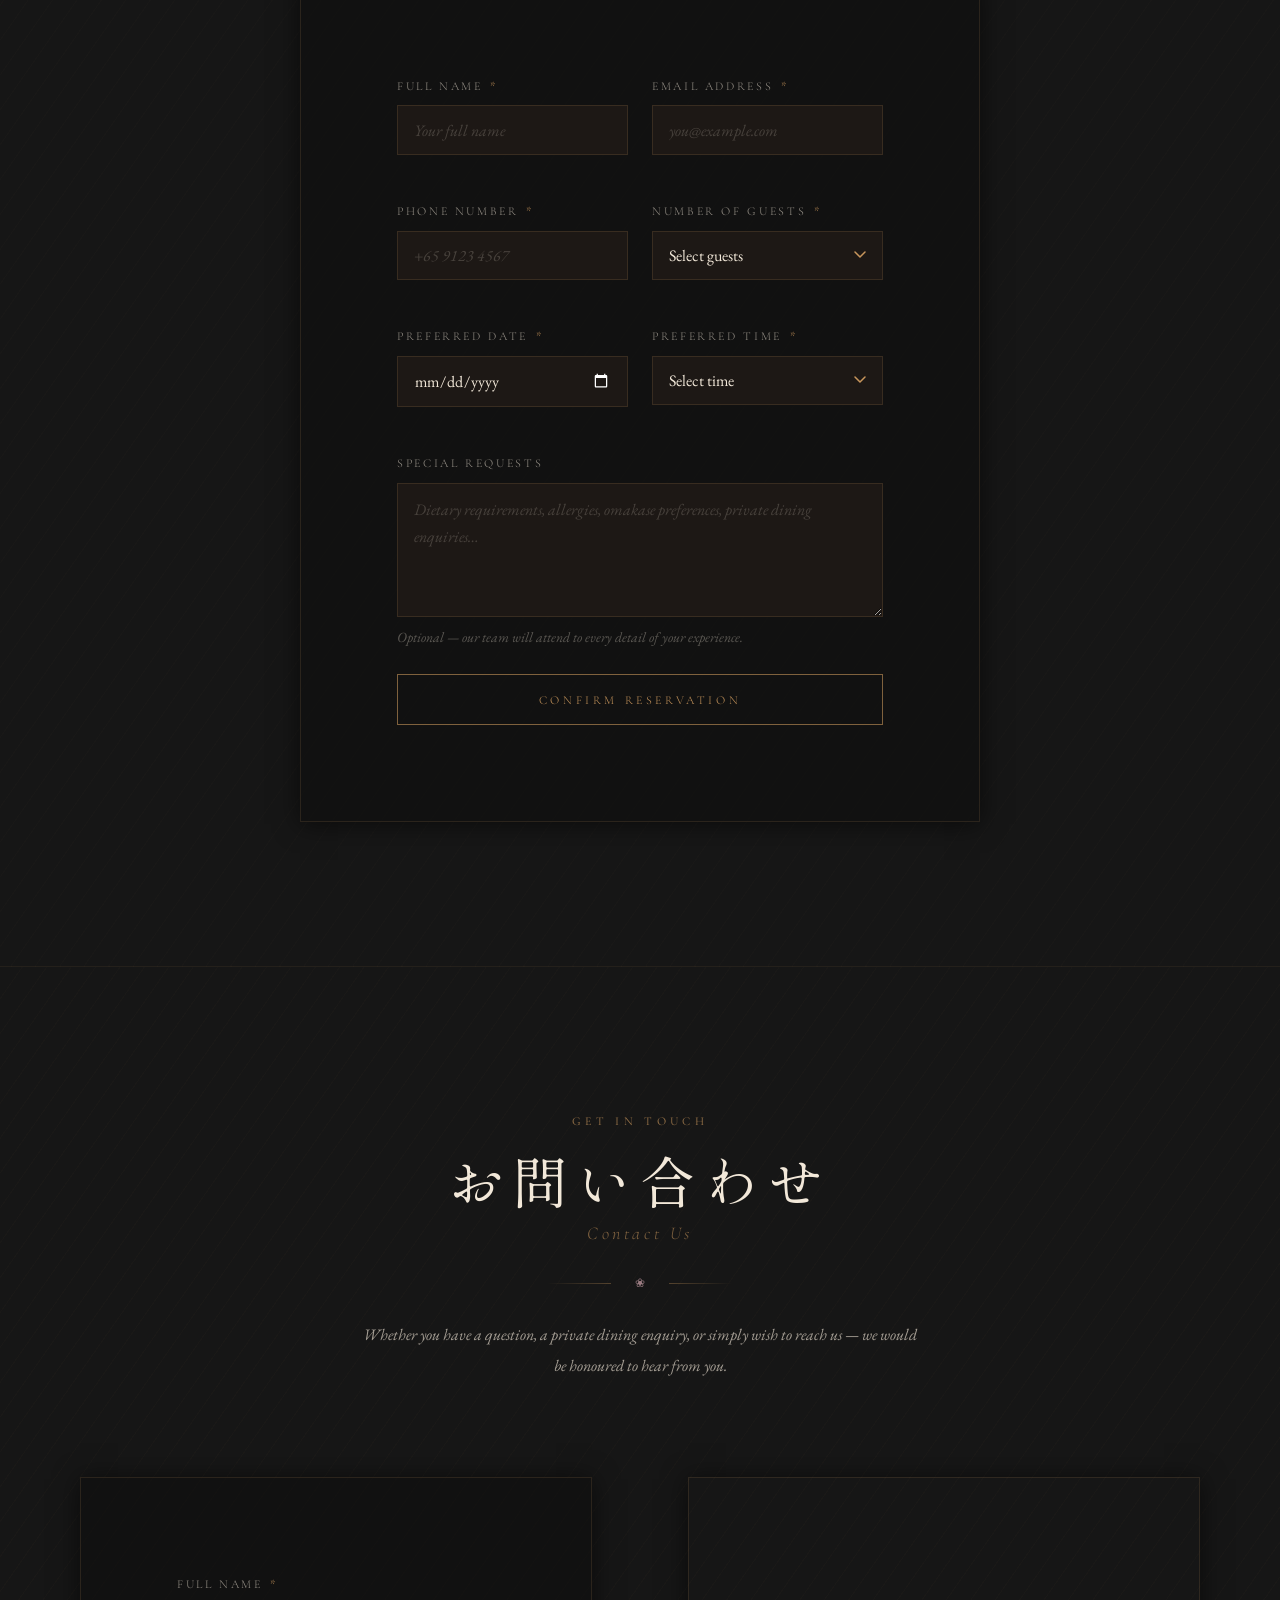
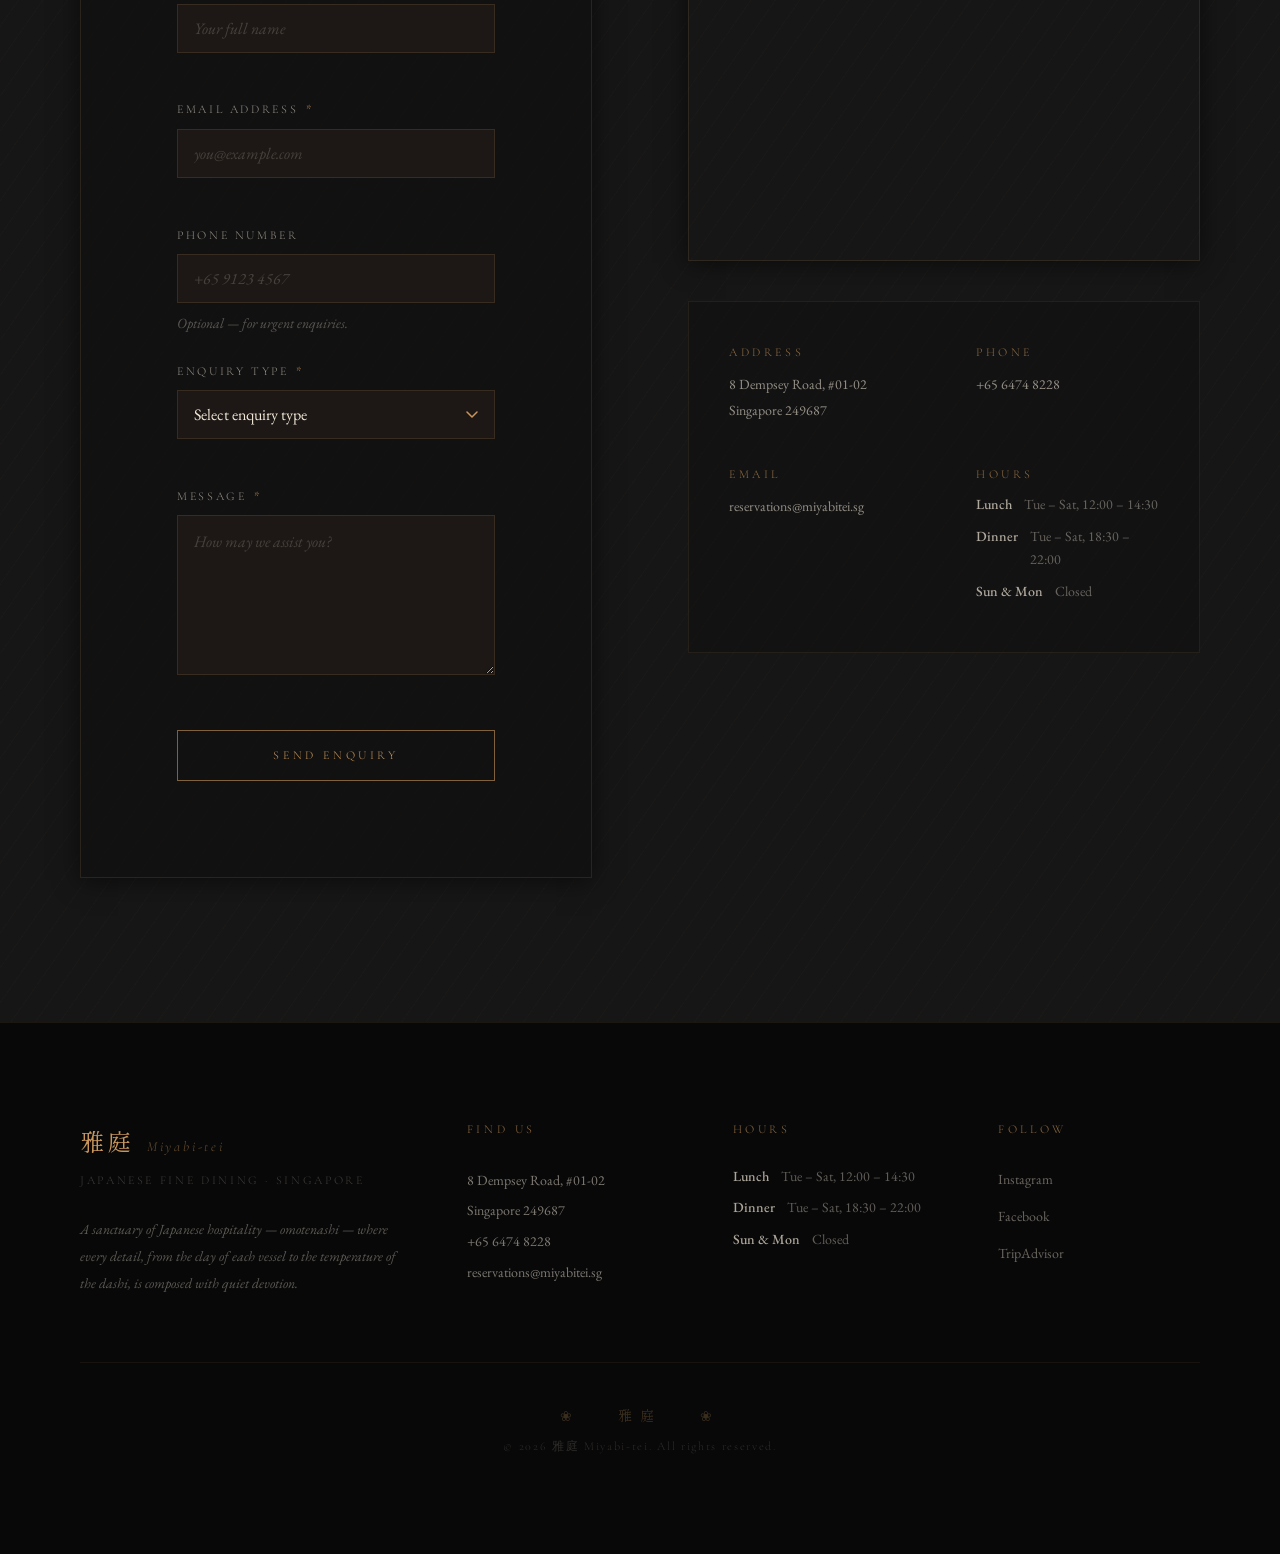
==== commit ecc972a2: "Replace WhatsApp button with FAQ-powered chatbot Removes the WhatsApp floating button and replaces i" ====
--- a/index.html
+++ b/index.html
@@ -783,26 +783,60 @@
   </a>
 
   <!-- ======================================================
-       WHATSAPP FLOATING BUTTON
+       CHATBOT FLOATING PANEL
   ====================================================== -->
-  <div class="wa-float" id="wa-float" role="complementary" aria-label="WhatsApp chat">
-    <a
-      class="wa-float__btn"
-      href="https://wa.me/6598457877?text=Hello%2C%20I%20would%20like%20to%20make%20a%20reservation%20at%20Miyabi-tei."
-      target="_blank"
-      rel="noopener noreferrer"
-      aria-label="Open WhatsApp chat"
-      title="Chat with us on WhatsApp"
-    >
-      <svg class="wa-float__icon" viewBox="0 0 32 32" fill="none" xmlns="http://www.w3.org/2000/svg" aria-hidden="true">
-        <circle cx="16" cy="16" r="16" fill="#25D366"/>
-        <path d="M23.5 8.5C21.6 6.6 19.1 5.5 16.4 5.5C10.9 5.5 6.4 10 6.4 15.5C6.4 17.3 6.9 19.1 7.8 20.6L6.3 26L11.8 24.5C13.3 25.3 14.8 25.7 16.4 25.7C21.9 25.7 26.4 21.2 26.4 15.7C26.4 13 25.4 10.4 23.5 8.5ZM16.4 23.9C14.9 23.9 13.5 23.5 12.2 22.8L11.9 22.6L8.7 23.5L9.6 20.4L9.4 20C8.6 18.7 8.2 17.1 8.2 15.5C8.2 11 11.9 7.3 16.4 7.3C18.6 7.3 20.6 8.2 22.1 9.7C23.6 11.2 24.5 13.2 24.5 15.4C24.6 20 20.9 23.9 16.4 23.9ZM20.9 17.6C20.6 17.5 19.2 16.8 19 16.7C18.8 16.6 18.6 16.6 18.5 16.9C18.3 17.2 17.8 17.8 17.7 18C17.5 18.2 17.4 18.2 17.1 18.1C16.8 18 15.9 17.7 14.8 16.7C14 16 13.4 15.1 13.3 14.8C13.1 14.5 13.3 14.4 13.4 14.2C13.5 14.1 13.7 13.9 13.8 13.7C13.9 13.5 14 13.4 14.1 13.2C14.2 13 14.1 12.8 14.1 12.7C14 12.6 13.4 11.2 13.2 10.6C13 10.1 12.8 10.1 12.6 10.1H12.2C12 10.1 11.7 10.2 11.5 10.4C11.3 10.7 10.6 11.3 10.6 12.7C10.6 14.1 11.5 15.5 11.6 15.7C11.8 15.9 13.4 18.4 15.9 19.6C17.5 20.3 18.1 20.3 18.9 20.2C19.4 20.1 20.5 19.5 20.7 18.9C21 18.2 21 17.7 20.9 17.6C20.9 17.6 20.9 17.6 20.9 17.6Z" fill="white"/>
+  <div class="chat-float" id="chat-float" role="complementary" aria-label="Miyabi-tei chatbot">
+
+    <button class="chat-float__btn" id="chat-toggle"
+      aria-label="Open chat assistant"
+      aria-expanded="false"
+      aria-controls="chat-panel">
+      <!-- Chat bubble icon (shown when closed) -->
+      <svg class="chat-float__icon chat-float__icon--open" viewBox="0 0 24 24" xmlns="http://www.w3.org/2000/svg" aria-hidden="true">
+        <path d="M20 2H4C2.9 2 2 2.9 2 4v18l4-4h14c1.1 0 2-.9 2-2V4c0-1.1-.9-2-2-2z" fill="currentColor"/>
+        <circle cx="8"  cy="11" r="1.1" fill="white" opacity="0.85"/>
+        <circle cx="12" cy="11" r="1.1" fill="white" opacity="0.85"/>
+        <circle cx="16" cy="11" r="1.1" fill="white" opacity="0.85"/>
       </svg>
-      <span class="wa-float__pulse" aria-hidden="true"></span>
-    </a>
-    <div class="wa-float__tooltip" id="wa-tooltip" role="tooltip">
-      Chat with us on WhatsApp
-      <button class="wa-float__tooltip-close" id="wa-tooltip-close" aria-label="Dismiss">×</button>
+      <!-- Close × icon (shown when open) -->
+      <svg class="chat-float__icon chat-float__icon--close" viewBox="0 0 24 24" fill="none" xmlns="http://www.w3.org/2000/svg" aria-hidden="true">
+        <path d="M18 6L6 18M6 6l12 12" stroke="currentColor" stroke-width="2.5" stroke-linecap="round"/>
+      </svg>
+      <span class="chat-float__pulse" aria-hidden="true"></span>
+    </button>
+
+    <div class="chat-panel" id="chat-panel"
+      role="dialog" aria-modal="false"
+      aria-label="Miyabi-tei chat assistant" hidden>
+
+      <div class="chat-panel__header">
+        <div class="chat-panel__header-avatar" aria-hidden="true">雅</div>
+        <div class="chat-panel__header-info">
+          <p class="chat-panel__header-name">雅庭 Miyabi-tei</p>
+          <p class="chat-panel__header-status">Ask us anything</p>
+        </div>
+      </div>
+
+      <div class="chat-panel__messages" id="chat-messages"
+        aria-live="polite" aria-relevant="additions"></div>
+
+      <form class="chat-panel__input-row" id="chat-form" novalidate>
+        <input
+          type="text"
+          id="chat-input"
+          class="chat-panel__input"
+          placeholder="Menu, hours, reservations…"
+          autocomplete="off"
+          aria-label="Your question"
+          maxlength="200"
+        />
+        <button type="submit" class="chat-panel__send" aria-label="Send message">
+          <svg viewBox="0 0 24 24" fill="none" xmlns="http://www.w3.org/2000/svg" aria-hidden="true">
+            <path d="M22 2L11 13M22 2L15 22l-4-9-9-4 20-7z" stroke="currentColor" stroke-width="2" stroke-linecap="round" stroke-linejoin="round"/>
+          </svg>
+        </button>
+      </form>
+
     </div>
   </div>
 </body>
--- a/styles.css
+++ b/styles.css
@@ -1504,9 +1504,9 @@
 }
 
 /* =============================================================
-   WHATSAPP FLOATING BUTTON
+   CHATBOT FLOATING PANEL
    ============================================================= */
-.wa-float {
+.chat-float {
   position: fixed;
   bottom: 100px;
   right: 28px;
@@ -1514,10 +1514,10 @@
   display: flex;
   flex-direction: column;
   align-items: flex-end;
-  gap: 10px;
-}
-
-.wa-float__btn {
+  gap: 12px;
+}
+
+.chat-float__btn {
   position: relative;
   display: flex;
   align-items: center;
@@ -1525,122 +1525,284 @@
   width: 60px;
   height: 60px;
   border-radius: 50%;
-  background: #25D366;
-  box-shadow: 0 4px 20px rgba(37, 211, 102, 0.45), 0 2px 8px rgba(0,0,0,0.35);
-  text-decoration: none;
+  border: none;
+  background: var(--color-kin, #C8965C);
+  color: var(--color-sumi, #0D0D0D);
+  box-shadow: 0 4px 20px rgba(200, 150, 92, 0.45), 0 2px 8px rgba(0,0,0,0.35);
+  cursor: pointer;
   transition: transform var(--transition-fast), box-shadow var(--transition-fast);
-  animation: wa-enter 0.5s cubic-bezier(0.34,1.56,0.64,1) both;
+  animation: chat-enter 0.5s cubic-bezier(0.34,1.56,0.64,1) both;
   animation-delay: 1.2s;
   opacity: 0;
 }
-.wa-float__btn:hover,
-.wa-float__btn:focus-visible {
+.chat-float__btn:hover,
+.chat-float__btn:focus-visible {
   transform: scale(1.1);
-  box-shadow: 0 6px 28px rgba(37, 211, 102, 0.60), 0 2px 12px rgba(0,0,0,0.40);
+  box-shadow: 0 6px 28px rgba(200, 150, 92, 0.60), 0 2px 12px rgba(0,0,0,0.40);
   outline: none;
 }
-.wa-float__btn:focus-visible {
-  outline: 2px solid #25D366;
+.chat-float__btn:focus-visible {
+  outline: 2px solid var(--color-kin, #C8965C);
   outline-offset: 3px;
 }
 
-.wa-float__icon {
-  width: 34px;
-  height: 34px;
+.chat-float__icon {
+  width: 30px;
+  height: 30px;
   flex-shrink: 0;
-}
-
-.wa-float__pulse {
+  position: absolute;
+  transition: opacity 0.2s ease, transform 0.2s ease;
+}
+.chat-float__icon--open  { opacity: 1; transform: scale(1)   rotate(0deg); }
+.chat-float__icon--close { opacity: 0; transform: scale(0.6) rotate(45deg); }
+
+.chat-float__btn.is-open .chat-float__icon--open  { opacity: 0; transform: scale(0.6) rotate(-45deg); }
+.chat-float__btn.is-open .chat-float__icon--close { opacity: 1; transform: scale(1)   rotate(0deg); }
+
+.chat-float__pulse {
   position: absolute;
   inset: -4px;
   border-radius: 50%;
-  border: 2px solid rgba(37, 211, 102, 0.55);
-  animation: wa-pulse 2.4s ease-out infinite;
+  border: 2px solid rgba(200, 150, 92, 0.55);
+  animation: chat-pulse 2.4s ease-out infinite;
   animation-delay: 1.8s;
   pointer-events: none;
 }
 
-.wa-float__tooltip {
+/* --- Panel -------------------------------------------------- */
+.chat-panel {
+  width: 340px;
+  max-height: 480px;
+  display: flex;
+  flex-direction: column;
+  background: var(--color-nuri, #1E1916);
+  border: 1px solid rgba(200, 150, 92, 0.22);
+  border-radius: 16px;
+  box-shadow: 0 12px 48px rgba(0,0,0,0.65), 0 2px 8px rgba(0,0,0,0.35);
+  overflow: hidden;
+  animation: chat-panel-enter 0.28s cubic-bezier(0.34,1.3,0.64,1) both;
+  transform-origin: bottom right;
+}
+
+.chat-panel__header {
+  display: flex;
+  align-items: center;
+  gap: 12px;
+  padding: 14px 16px;
+  background: var(--color-sumi, #0D0D0D);
+  border-bottom: 1px solid rgba(200, 150, 92, 0.15);
+  flex-shrink: 0;
+}
+.chat-panel__header-avatar {
+  width: 38px;
+  height: 38px;
+  border-radius: 50%;
+  background: var(--color-kin, #C8965C);
+  color: var(--color-sumi, #0D0D0D);
+  font-family: var(--font-jp, serif);
+  font-size: 1.1rem;
+  display: flex;
+  align-items: center;
+  justify-content: center;
+  flex-shrink: 0;
+}
+.chat-panel__header-name {
+  font-family: var(--font-display, serif);
+  font-size: var(--text-sm, 0.875rem);
+  color: var(--color-washi, #F2E8D9);
+  letter-spacing: 0.04em;
+  margin: 0 0 2px;
+}
+.chat-panel__header-status {
+  font-family: var(--font-body, serif);
+  font-size: var(--text-xs, 0.75rem);
+  color: var(--color-kin, #C8965C);
+  letter-spacing: 0.06em;
+  margin: 0;
+}
+
+/* --- Messages ---------------------------------------------- */
+.chat-panel__messages {
+  flex: 1;
+  overflow-y: auto;
+  padding: 14px 12px;
+  display: flex;
+  flex-direction: column;
+  gap: 10px;
+  scroll-behavior: smooth;
+}
+.chat-panel__messages::-webkit-scrollbar { width: 4px; }
+.chat-panel__messages::-webkit-scrollbar-track { background: transparent; }
+.chat-panel__messages::-webkit-scrollbar-thumb { background: rgba(200,150,92,0.3); border-radius: 2px; }
+
+.chat-msg {
+  display: flex;
+  align-items: flex-end;
+  gap: 8px;
+  animation: chat-msg-in 0.22s ease both;
+}
+.chat-msg--user { flex-direction: row-reverse; }
+
+.chat-msg__avatar {
+  width: 28px;
+  height: 28px;
+  border-radius: 50%;
+  background: var(--color-kin, #C8965C);
+  color: var(--color-sumi, #0D0D0D);
+  font-family: var(--font-jp, serif);
+  font-size: 0.7rem;
+  display: flex;
+  align-items: center;
+  justify-content: center;
+  flex-shrink: 0;
+}
+.chat-msg__bubble {
+  max-width: 78%;
+  padding: 9px 13px;
+  border-radius: 14px;
+  font-family: var(--font-body, serif);
+  font-size: var(--text-sm, 0.875rem);
+  line-height: 1.6;
+  color: var(--color-washi, #F2E8D9);
+}
+.chat-msg--bot .chat-msg__bubble {
+  background: var(--color-kuro, #161616);
+  border-radius: 14px 14px 14px 4px;
+  border: 1px solid rgba(200, 150, 92, 0.14);
+}
+.chat-msg--user .chat-msg__bubble {
+  background: var(--color-kin, #C8965C);
+  color: var(--color-sumi, #0D0D0D);
+  border-radius: 14px 14px 4px 14px;
+}
+.chat-msg__bubble a {
+  color: var(--color-kin-light, #DBAA74);
+  text-decoration: underline;
+  text-underline-offset: 2px;
+}
+.chat-msg--user .chat-msg__bubble a { color: var(--color-sumi, #0D0D0D); }
+
+/* Typing indicator */
+.chat-msg--typing .chat-msg__bubble {
+  padding: 11px 16px;
+  display: flex;
+  gap: 5px;
+  align-items: center;
+}
+.typing-dot {
+  width: 7px;
+  height: 7px;
+  border-radius: 50%;
+  background: var(--color-kin, #C8965C);
+  animation: typing-bounce 1.2s ease-in-out infinite;
+}
+.typing-dot:nth-child(2) { animation-delay: 0.2s; }
+.typing-dot:nth-child(3) { animation-delay: 0.4s; }
+
+/* --- Input row --------------------------------------------- */
+.chat-panel__input-row {
   display: flex;
   align-items: center;
   gap: 8px;
-  background: var(--color-nuri, #1E1916);
-  color: var(--color-washi, #F2E8D9);
+  padding: 10px 12px;
+  border-top: 1px solid rgba(200, 150, 92, 0.15);
+  background: var(--color-sumi, #0D0D0D);
+  flex-shrink: 0;
+}
+.chat-panel__input {
+  flex: 1;
+  background: var(--color-kuro, #161616);
+  border: 1px solid rgba(200, 150, 92, 0.22);
+  border-radius: 24px;
+  padding: 8px 14px;
   font-family: var(--font-body, serif);
   font-size: var(--text-sm, 0.875rem);
-  letter-spacing: 0.02em;
-  padding: 8px 12px 8px 14px;
-  border-radius: 8px;
-  border: 1px solid rgba(200, 150, 92, 0.25);
-  box-shadow: var(--shadow-card, 0 2px 24px rgba(0,0,0,0.55));
-  white-space: nowrap;
-  animation: wa-tooltip-enter 0.4s cubic-bezier(0.34,1.56,0.64,1) both;
-  animation-delay: 2s;
-  opacity: 0;
-  transition: opacity var(--transition-fast), transform var(--transition-fast);
-  transform-origin: bottom right;
-}
-.wa-float__tooltip.is-hidden {
-  opacity: 0 !important;
-  transform: scale(0.85);
-  pointer-events: none;
-}
-
-.wa-float__tooltip-close {
-  background: transparent;
+  color: var(--color-washi, #F2E8D9);
+  outline: none;
+  transition: border-color 0.2s ease;
+}
+.chat-panel__input::placeholder { color: var(--color-washi-faint, rgba(242,232,217,0.38)); }
+.chat-panel__input:focus { border-color: rgba(200, 150, 92, 0.55); }
+
+.chat-panel__send {
+  width: 36px;
+  height: 36px;
+  border-radius: 50%;
   border: none;
-  color: var(--color-washi-dim, rgba(242,232,217,0.65));
-  font-size: 1.1rem;
-  line-height: 1;
+  background: var(--color-kin, #C8965C);
+  color: var(--color-sumi, #0D0D0D);
   cursor: pointer;
-  padding: 0 2px;
-  transition: color var(--transition-fast);
+  display: flex;
+  align-items: center;
+  justify-content: center;
   flex-shrink: 0;
-}
-.wa-float__tooltip-close:hover {
-  color: var(--color-washi, #F2E8D9);
-}
-
-[data-theme="light"] .wa-float__tooltip {
-  background: #FFFFFF;
+  transition: background 0.2s ease, transform 0.15s ease;
+}
+.chat-panel__send svg { width: 16px; height: 16px; }
+.chat-panel__send:hover { background: var(--color-kin-light, #DBAA74); transform: scale(1.08); }
+.chat-panel__send:focus-visible { outline: 2px solid var(--color-kin, #C8965C); outline-offset: 2px; }
+
+/* --- Light theme overrides --------------------------------- */
+[data-theme="light"] .chat-panel {
+  background: #FBF7F2;
+  border-color: rgba(160, 106, 48, 0.20);
+}
+[data-theme="light"] .chat-panel__header {
+  background: #F0E8DC;
+  border-bottom-color: rgba(160, 106, 48, 0.15);
+}
+[data-theme="light"] .chat-panel__header-name { color: #1A1410; }
+[data-theme="light"] .chat-msg--bot .chat-msg__bubble {
+  background: #F0E8DC;
+  border-color: rgba(160, 106, 48, 0.18);
   color: #1A1410;
-  border-color: rgba(160, 106, 48, 0.20);
-}
-[data-theme="light"] .wa-float__tooltip-close {
-  color: rgba(26, 20, 16, 0.55);
-}
-[data-theme="light"] .wa-float__tooltip-close:hover {
+}
+[data-theme="light"] .chat-msg__bubble a { color: #A87844; }
+[data-theme="light"] .chat-panel__input-row { background: #F0E8DC; border-top-color: rgba(160,106,48,0.15); }
+[data-theme="light"] .chat-panel__input {
+  background: #FBF7F2;
+  border-color: rgba(160, 106, 48, 0.25);
   color: #1A1410;
 }
 
-@keyframes wa-enter {
+/* --- Animations -------------------------------------------- */
+@keyframes chat-enter {
   from { opacity: 0; transform: scale(0.4) translateY(20px); }
-  to   { opacity: 1; transform: scale(1) translateY(0); }
-}
-@keyframes wa-tooltip-enter {
-  from { opacity: 0; transform: scale(0.85) translateY(6px); }
-  to   { opacity: 1; transform: scale(1) translateY(0); }
-}
-@keyframes wa-pulse {
+  to   { opacity: 1; transform: scale(1)   translateY(0); }
+}
+@keyframes chat-pulse {
   0%   { transform: scale(1);   opacity: 0.7; }
   70%  { transform: scale(1.5); opacity: 0; }
   100% { transform: scale(1.5); opacity: 0; }
 }
+@keyframes chat-panel-enter {
+  from { opacity: 0; transform: scale(0.88) translateY(12px); }
+  to   { opacity: 1; transform: scale(1)    translateY(0); }
+}
+@keyframes chat-msg-in {
+  from { opacity: 0; transform: translateY(6px); }
+  to   { opacity: 1; transform: translateY(0); }
+}
+@keyframes typing-bounce {
+  0%, 60%, 100% { transform: translateY(0); }
+  30%           { transform: translateY(-6px); }
+}
 
 @media (max-width: 480px) {
-  .wa-float {
+  .chat-float {
     bottom: 90px;
     right: 18px;
   }
-  .wa-float__btn {
+  .chat-float__btn {
     width: 52px;
     height: 52px;
   }
-  .wa-float__icon {
-    width: 28px;
-    height: 28px;
+  .chat-float__icon {
+    width: 26px;
+    height: 26px;
   }
-  .wa-float__tooltip {
-    font-size: var(--text-xs, 0.75rem);
+  .chat-panel {
+    width: calc(100vw - 36px);
+    max-height: 420px;
   }
 }
